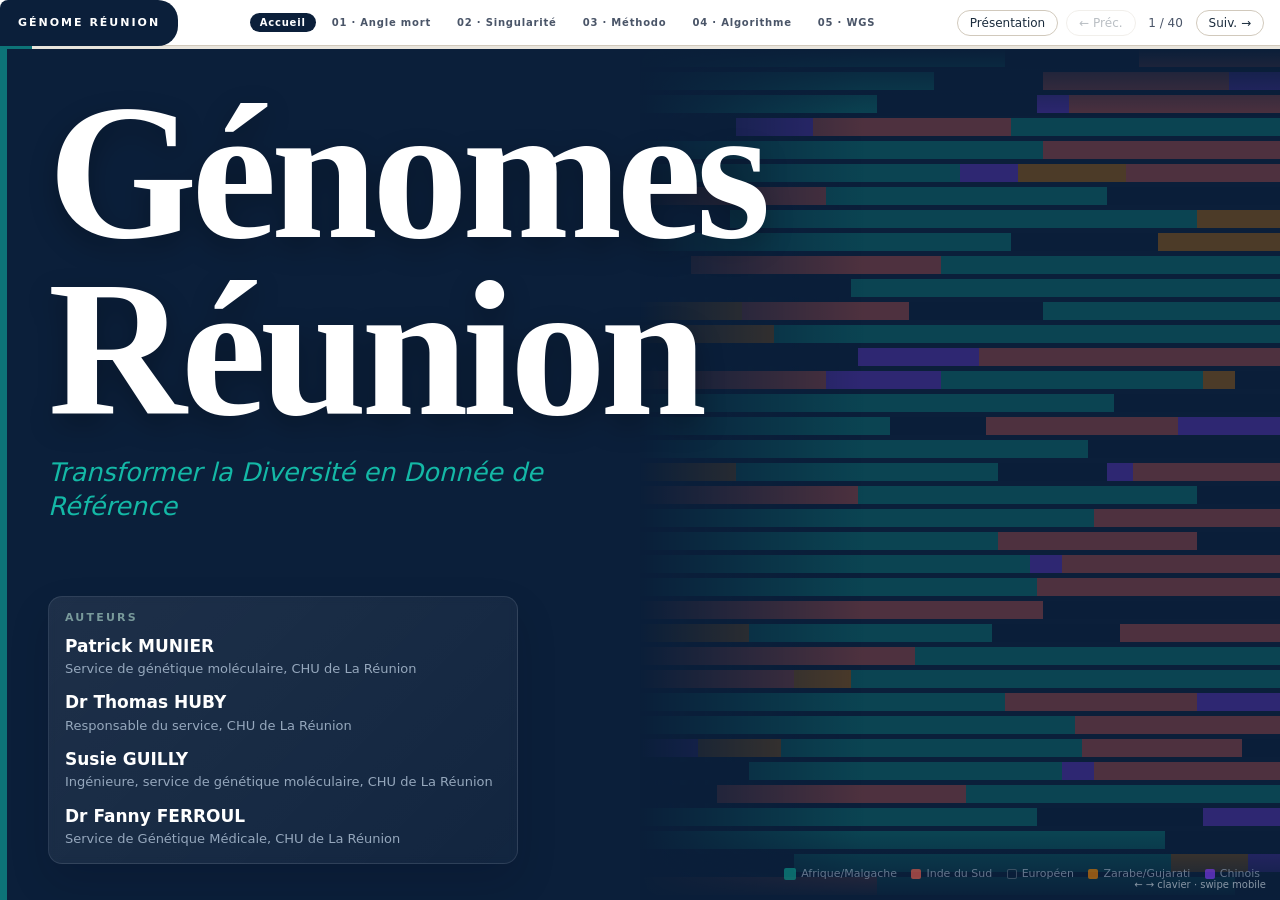
==== index.html @ 93d2c9ed "Slide 35 : ajouter EGA à la validation (titre + tableau) - Titre : "Validation sur 1000 Genomes + EG" ====
<!DOCTYPE html>

<html lang="fr">
<head>
<meta charset="utf-8"/>
<meta content="width=device-width,initial-scale=1" name="viewport"/>
<title>Génome Réunion</title>
<link href="css/main.css?v=2" rel="stylesheet"/>
<link href="css/slides/s00-hero.css" rel="stylesheet"/>
<link href="css/slides/s01-angle-mort.css" rel="stylesheet"/>
<link href="css/slides/s02-singularite.css" rel="stylesheet"/>
<link href="css/slides/s03-design.css" rel="stylesheet"/>
<link href="css/slides/s04-algorithme.css" rel="stylesheet"/>
<link href="css/slides/s05-wgs.css" rel="stylesheet"/>
<script src="js/vendor/chart.umd.js"></script>
</head>
<body>
<nav aria-label="Navigation de la présentation" id="nav">
<div id="nav-left">
<span id="nav-logo">Génome Réunion</span>
<button aria-expanded="false" aria-label="Menu sections" id="burger-btn">
<span></span><span></span><span></span>
</button>
</div>
<div id="nav-center">
<!-- Navigation de section : data-target-slide = index 0-based de la slide d'entrée de section -->
<button aria-current="true" class="sec-pill js-slide-jump on" data-target-slide="0">Accueil</button>
<button class="sec-pill js-slide-jump" data-target-slide="2">01 · Angle mort</button>
<button class="sec-pill js-slide-jump" data-target-slide="8">02 · Singularité</button>
<button class="sec-pill js-slide-jump" data-target-slide="14">03 · Méthodo</button>
<button class="sec-pill js-slide-jump" data-target-slide="17">04 · Algorithme</button>
<button class="sec-pill js-slide-jump" data-target-slide="39">05 · WGS</button>
</div>
<div id="nav-right">
<button class="nbtn" id="presenter-btn" title="Ouvrir le mode présentation (2 écrans)">Présentation</button>
<button aria-controls="deck" class="nbtn" id="bp">← Préc.</button>
<output aria-atomic="true" aria-live="polite" id="ctr">1 / 42</output>
<button aria-controls="deck" class="nbtn" id="bn">Suiv. →</button>
</div>
</nav>
<div id="prog"><div id="pf"></div></div>
<main aria-label="Présentation Génome Réunion" id="deck">
<!-- ═══════════════════════════════════════════════════════
           INDEX DES SLIDES — Numérotation = badge affiché en pied de page
           (mode Expert ; les 2 résumés S04 sont optionnels, non numérotés)
           ═══════════════════════════════════════════════════════

           SECTION 00 — ACCUEIL
           Slide 1  — TITRE HERO
           Slide 2  — PLAN DE LA PRÉSENTATION

           SECTION 01 — ANGLE MORT
           Slide 3  — INTRO S01 : L'ANGLE MORT
           Slide 4  — BIAIS STRUCTUREL DOCUMENTÉ
           Slide 5  — LE MUR CLINIQUE
           Slide 6  — PHARMACOGÉNÉTIQUE
           Slide 7  — QUAND L'IA HÉRITE D'UNE MAUVAISE RÉFÉRENCE
           Slide 8  — COMMENT GÉNOME RÉUNION CORRIGE LE BIAIS

           SECTION 02 — SINGULARITÉ
           Slide 9  — INTRO S02 : SINGULARITÉ RÉUNIONNAISE
           Slide 10 — LA RÉUNION : PEUPLEMENT SANS AUTOCHTONES
           Slide 11 — DU PEUPLEMENT AU MÉTISSAGE
           Slide 12 — POURQUOI LA RÉUNION N'EST PAS HOMOGÈNE
           Slide 13 — L'EFFET FONDATEUR
           Slide 14 — LA DOUBLE SINGULARITÉ

           SECTION 03 — MÉTHODOLOGIE
           Slide 15 — INTRO S03 : DESIGN
           Slide 16 — LE PIPELINE D'OPTIMISATION
           Slide 17 — DE LA PUCE SNP AU WGS : L'ENTONNOIR

           SECTION 04 — ALGORITHME
           Slide 18  — INTRO S04 : L'ALGORITHME
           Slide 18a — ALGORITHME DE SÉLECTION (RÉSUMÉ 1, optionnel)
           Slide 18b — VALIDATION & DÉPLOIEMENT (RÉSUMÉ 2, optionnel)
           Slide 19 — ARCHITECTURE DU PROJET : TROIS RESSOURCES
           Slide 20 — JUSTIFICATION STATISTIQUE N=350
           Slide 21 — PANEL WGS HYBRIDE V3
           Slide 22 — DEUX NIVEAUX, UNE CONTRAINTE PRINCIPALE
           Slide 23 — STRATIFICATION GÉO-ANCESTRALE
           Slide 24 — POOLS TÉMOINS EXTERNES (V3.5)
           Slide 25 — QUATRE DIMENSIONS COMPLÉMENTAIRES DE S_div
           Slide 26 — COMPOSANTES GLOBALES (PCA + ADMIX)
           Slide 27 — COMPOSANTES LOCALES (IBD + ROH)
           Slide 28 — LE SCORE DE DIVERSITÉ
           Slide 29 — ANTI-BIAIS DIRECTIONNEL (QUINTILE)
           Slide 30 — SÉLECTION GREEDY STRATIFIÉE
           Slide 31 — EXEMPLE CONCRET : CALCUL PAS-À-PAS
           Slide 32 — PHASAGE RÉUNIONNAIS
           Slide 33 — FRÉQUENCES FINALES (RECALIBRAGE)
           Slide 34 — COMPARAISON DES 6 STRATÉGIES
           Slide 35 — AVANTAGES ET LIMITATIONS
           Slide 36 — VALIDATION 1000 GENOMES
           Slide 37 — VALIDATION EPIGEN-BRASIL

           SECTION 05 — WGS
           Slide 38 — INTRO S05 : WGS ET IMPACTS
           Slide 39 — LES IMPACTS ATTENDUS DU RÉFÉRENTIEL
           Slide 40 — CONCLUSION

           ═══════════════════════════════════════════════════════ -->
<!-- ═══════════════════════════════════════════════════════
     SLIDE 01 — TITRE HERO
     Fond navy + barre accent teal + animation admixture à droite.
     L'animation (#admix-bg) est injectée dynamiquement par
     data/admixture.js au chargement (DOMContentLoaded).
     Les barres reflètent la composition démographique réelle :
     ~45% Afrique/Malgache · ~25% Inde du Sud · ~15% Européen
     ═══════════════════════════════════════════════════════ -->
<div class="slide slide--hero" data-section="0">
<div class="accent-bar"></div>
<!-- Zone droite : animation admixture en arrière-plan
         aria-hidden=true car purement décoratif — ne pas lire par les lecteurs d'écran
         Les barres sont injectées par data/admixture.js ; ce bloc HTML reste volontairement vide
         pour éviter une duplication des données entre index.html et data/admixture.js.
         Les deux dégradés (gauche et haut/bas) fondent l'animation dans le fond navy. -->
<div aria-hidden="true" class="admix-wrap">
<div id="admix-bg"></div>
<!-- Fondu gauche : navy → transparent pour intégrer l'animation au fond -->
<div class="admix-overlay-left"></div>
<!-- Fondus haut et bas : masquent les bords de l'animation -->
<div class="admix-overlay-vignette"></div>
</div>
<!-- Légende des composantes ancestrales — coin bas droit, discret (opacity .65)
         Correspond aux couleurs des variables CSS --adm-* dans variables.css -->
<div aria-hidden="true" class="adm-legend">
<div class="adm-legend-item">
<div class="adm-legend-dot adm-legend-dot--afrique"></div>
            Afrique/Malgache
          </div>
<div class="adm-legend-item">
<div class="adm-legend-dot adm-legend-dot--inde"></div>
            Inde du Sud
          </div>
<div class="adm-legend-item">
<div class="adm-legend-dot adm-legend-dot--europe"></div>
            Européen
          </div>
<div class="adm-legend-item">
<div class="adm-legend-dot adm-legend-dot--zarabe"></div>
            Zarabe/Gujarati
          </div>
<div class="adm-legend-item">
<div class="adm-legend-dot adm-legend-dot--chinois"></div>
            Chinois
          </div>
</div>
<!-- Contenu principal hero — z-index:2 pour rester au-dessus de l'animation admixture.
         Le bloc texte reste volontairement court : titre + promesse + signature auteurs,
         pour laisser la slide d'ouverture jouer pleinement son rôle de couverture. -->
<div class="hero-content">
<div>
<h1 class="hero-title">
              Génomes
              <br/>
              Réunion
            </h1>
<p class="hero-subtitle">Transformer la Diversité en Donnée de Référence</p>
<div class="hero-authors">
<div class="hero-authors-label">Auteurs</div>
<div class="hero-authors-list">
<div>
<div class="hero-author-name">Patrick MUNIER</div>
<div class="hero-author-role">Service de génétique moléculaire, CHU de La Réunion</div>
</div>
<div>
<div class="hero-author-name">Dr Thomas HUBY</div>
<div class="hero-author-role">Responsable du service, CHU de La Réunion</div>
</div>
<div>
<div class="hero-author-name">Susie GUILLY</div>
<div class="hero-author-role">Ingénieure, service de génétique moléculaire, CHU de La Réunion</div>
</div>
<div>
<div class="hero-author-name">Dr Fanny FERROUL</div>
<div class="hero-author-role">Service de Génétique Médicale, CHU de La Réunion</div>
</div>
</div>
</div>
</div>
</div>
</div>
<!-- ═══════════════════════════════════════════════════════
     SLIDE 02 — SOMMAIRE
     Table des matières cliquable. Chaque .toc-row porte un
     attribut data-target-slide lu par app.js.
     Les data-target-slide ci-dessous sont alignés sur les vraies
     slides d'introduction de section (index 0-based).
     ═══════════════════════════════════════════════════════ -->
<div class="slide slide--cream" data-section="0">
<div class="inner">
<h2 class="slide-title">Plan de la présentation</h2>
<div class="slide-rule slide-rule--teal"></div>
<div class="toc-row js-slide-jump" data-target-slide="2">
<div class="toc-number toc-number--s01">01</div>
<div>
<strong class="toc-title">L'Angle Mort de la Médecine de Précision</strong>
<br/>
<span class="text-body toc-desc">Pourquoi La Réunion est absente des bases génomiques mondiales</span>
</div>
</div>
<div class="toc-row js-slide-jump" data-target-slide="8">
<div class="toc-number toc-number--s02">02</div>
<div>
<strong class="toc-title">Histoire et Singularité Génétique de La Réunion</strong>
<br/>
<span class="text-body toc-desc">Peuplement, métissage, effet fondateur et double singularité</span>
</div>
</div>
<div class="toc-row js-slide-jump" data-target-slide="14">
<div class="toc-number toc-number--s03">03</div>
<div>
<strong class="toc-title">Pipeline Méthodologique</strong>
<br/>
<span class="text-body toc-desc">De la puce SNP au séquençage ciblé (WGS)</span>
</div>
</div>
<div class="toc-row toc-row--with-button">
<div class="js-slide-jump" data-target-slide="17">
<div class="toc-number toc-number--s04">04</div>
<div>
<strong class="toc-title">L'Algorithme de Sélection</strong>
<br/>
<span class="text-body toc-desc">Comment choisir les individus qui maximisent l'information génétique</span>
</div>
</div>
<button aria-pressed="true" id="s04-toggle-btn" title="Basculer entre mode Expert (détaillé) et Résumé pour la section Algorithme">Expert</button>
</div>
<div class="toc-row js-slide-jump" data-target-slide="33">
<div class="toc-number toc-number--s05">05</div>
<div>
<strong class="toc-title">Ce que le WGS va Produire</strong>
<br/>
<span class="text-body toc-desc">Le référentiel réunionnais au service des patients</span>
</div>
</div>
<div class="slide-footer"><span class="caption">Génome Réunion</span></div>
</div>
</div>
<!-- ═══════════════════════════════════════════════════════
     SLIDE 03 — INTRO SECTION 01 : L'ANGLE MORT
     Slide d'intro pleine couleur var(--s01) = coral.
     ═══════════════════════════════════════════════════════ -->
<div class="slide slide--s01" data-section="1">
<div class="section-slide">
<div class="section-slide-left"><div class="section-number">01</div></div>
<div class="section-slide-right">
<div aria-hidden="true" class="section-graphic">
<svg fill="none" viewbox="0 0 900 700" xmlns="http://www.w3.org/2000/svg">
<defs>
<radialgradient cx="0" cy="0" gradienttransform="translate(552 352) rotate(90) scale(248 286)" gradientunits="userSpaceOnUse" id="section01GridGlow" r="1">
<stop stop-color="white" stop-opacity=".08"></stop>
<stop offset=".52" stop-color="white" stop-opacity=".025"></stop>
<stop offset="1" stop-color="white" stop-opacity="0"></stop>
</radialgradient>
</defs>
<rect fill="url(#section01GridGlow)" height="476" width="604" x="156" y="108"></rect>
<g fill="rgba(255,255,255,.18)">
<rect height="10" rx="2" width="10" x="212" y="146"></rect>
<rect height="10" rx="2" width="10" x="250" y="146"></rect>
<rect height="10" rx="2" width="10" x="288" y="146"></rect>
<rect height="10" rx="2" width="10" x="326" y="146"></rect>
<rect height="10" rx="2" width="10" x="364" y="146"></rect>
<rect height="10" rx="2" width="10" x="402" y="146"></rect>
<rect height="10" rx="2" width="10" x="478" y="146"></rect>
<rect height="10" rx="2" width="10" x="516" y="146"></rect>
<rect height="10" rx="2" width="10" x="554" y="146"></rect>
<rect height="10" rx="2" width="10" x="592" y="146"></rect>
<rect height="10" rx="2" width="10" x="630" y="146"></rect>
<rect height="10" rx="2" width="10" x="668" y="146"></rect>
<rect height="10" rx="2" width="10" x="706" y="146"></rect>
<rect height="10" rx="2" width="10" x="212" y="194"></rect>
<rect height="10" rx="2" width="10" x="250" y="194"></rect>
<rect height="10" rx="2" width="10" x="288" y="194"></rect>
<rect height="10" rx="2" width="10" x="326" y="194"></rect>
<rect height="10" rx="2" width="10" x="364" y="194"></rect>
<rect height="10" rx="2" width="10" x="402" y="194"></rect>
<rect height="10" rx="2" width="10" x="440" y="194"></rect>
<rect height="10" rx="2" width="10" x="592" y="194"></rect>
<rect height="10" rx="2" width="10" x="630" y="194"></rect>
<rect height="10" rx="2" width="10" x="668" y="194"></rect>
<rect height="10" rx="2" width="10" x="706" y="194"></rect>
<rect height="10" rx="2" width="10" x="212" y="242"></rect>
<rect height="10" rx="2" width="10" x="250" y="242"></rect>
<rect height="10" rx="2" width="10" x="288" y="242"></rect>
<rect height="10" rx="2" width="10" x="326" y="242"></rect>
<rect height="10" rx="2" width="10" x="364" y="242"></rect>
<rect height="10" rx="2" width="10" x="402" y="242"></rect>
<rect height="10" rx="2" width="10" x="630" y="242"></rect>
<rect height="10" rx="2" width="10" x="668" y="242"></rect>
<rect height="10" rx="2" width="10" x="706" y="242"></rect>
<rect height="10" rx="2" width="10" x="212" y="290"></rect>
<rect height="10" rx="2" width="10" x="250" y="290"></rect>
<rect height="10" rx="2" width="10" x="288" y="290"></rect>
<rect height="10" rx="2" width="10" x="326" y="290"></rect>
<rect height="10" rx="2" width="10" x="364" y="290"></rect>
<rect height="10" rx="2" width="10" x="592" y="290"></rect>
<rect height="10" rx="2" width="10" x="630" y="290"></rect>
<rect height="10" rx="2" width="10" x="668" y="290"></rect>
<rect height="10" rx="2" width="10" x="706" y="290"></rect>
<rect height="10" rx="2" width="10" x="212" y="338"></rect>
<rect height="10" rx="2" width="10" x="250" y="338"></rect>
<rect height="10" rx="2" width="10" x="288" y="338"></rect>
<rect height="10" rx="2" width="10" x="630" y="338"></rect>
<rect height="10" rx="2" width="10" x="668" y="338"></rect>
<rect height="10" rx="2" width="10" x="706" y="338"></rect>
<rect height="10" rx="2" width="10" x="212" y="386"></rect>
<rect height="10" rx="2" width="10" x="250" y="386"></rect>
<rect height="10" rx="2" width="10" x="288" y="386"></rect>
<rect height="10" rx="2" width="10" x="326" y="386"></rect>
<rect height="10" rx="2" width="10" x="364" y="386"></rect>
<rect height="10" rx="2" width="10" x="592" y="386"></rect>
<rect height="10" rx="2" width="10" x="630" y="386"></rect>
<rect height="10" rx="2" width="10" x="668" y="386"></rect>
<rect height="10" rx="2" width="10" x="706" y="386"></rect>
<rect height="10" rx="2" width="10" x="212" y="434"></rect>
<rect height="10" rx="2" width="10" x="250" y="434"></rect>
<rect height="10" rx="2" width="10" x="288" y="434"></rect>
<rect height="10" rx="2" width="10" x="326" y="434"></rect>
<rect height="10" rx="2" width="10" x="364" y="434"></rect>
<rect height="10" rx="2" width="10" x="402" y="434"></rect>
<rect height="10" rx="2" width="10" x="630" y="434"></rect>
<rect height="10" rx="2" width="10" x="668" y="434"></rect>
<rect height="10" rx="2" width="10" x="706" y="434"></rect>
<rect height="10" rx="2" width="10" x="212" y="482"></rect>
<rect height="10" rx="2" width="10" x="250" y="482"></rect>
<rect height="10" rx="2" width="10" x="288" y="482"></rect>
<rect height="10" rx="2" width="10" x="326" y="482"></rect>
<rect height="10" rx="2" width="10" x="364" y="482"></rect>
<rect height="10" rx="2" width="10" x="402" y="482"></rect>
<rect height="10" rx="2" width="10" x="478" y="482"></rect>
<rect height="10" rx="2" width="10" x="516" y="482"></rect>
<rect height="10" rx="2" width="10" x="554" y="482"></rect>
<rect height="10" rx="2" width="10" x="592" y="482"></rect>
<rect height="10" rx="2" width="10" x="630" y="482"></rect>
<rect height="10" rx="2" width="10" x="668" y="482"></rect>
<rect height="10" rx="2" width="10" x="706" y="482"></rect>
</g>
<rect fill="rgba(230, 95, 80, .88)" height="210" rx="26" width="120" x="432" y="214"></rect>
<rect fill="rgba(255,255,255,.16)" height="12" rx="6" width="80" x="452" y="242"></rect>
<rect fill="rgba(255,255,255,.12)" height="12" rx="6" width="80" x="452" y="278"></rect>
<rect fill="rgba(255,255,255,.10)" height="12" rx="6" width="80" x="452" y="314"></rect>
<rect fill="rgba(255,255,255,.08)" height="12" rx="6" width="80" x="452" y="350"></rect>
</svg>
</div>
<div class="section-copy">
<div class="section-tag">Section 01 · Angle mort</div>
<h2 class="section-title">
                L'Angle Mort de la
                <br/>
                Médecine de Précision
              </h2>
<p class="section-subtitle">Pourquoi la population réunionnaise reste hors champ des bases génomiques mondiales, et ce que cela change en clinique.</p>
</div>
</div>
</div>
</div>
<!-- ═══════════════════════════════════════════════════════
     SLIDE 04 — BIAIS STRUCTUREL MONDIAL
     Tableau comparatif de trois ressources souvent confondues :
     GWAS (biais de recrutement), gnomAD/ExAC (fréquences de variants)
     et panels de diversité (1000 Genomes / H3Africa).
     Objectif : montrer qu'aucune ne constitue une référence dédiée
     pour la population réunionnaise.
     ═══════════════════════════════════════════════════════ -->
<!-- Slide 04 : panorama des ressources biaisées et de leurs limites pour La Réunion. -->
<div class="slide slide--cream" data-section="1">
<div class="inner">
<h2 class="slide-title">Un biais structurel documenté</h2>
<div class="slide-rule slide-rule--coral"></div>
<p class="text-body bias-intro">Le problème n'est pas une seule base, mais l'addition de plusieurs ressources incomplètes. Elles documentent mieux certaines populations que d'autres, sans jamais isoler un profil réunionnais propre.</p>
<!-- Tableau de cadrage : chaque ligne correspond à une famille de ressources. -->
<table class="bias-table">
<colgroup>
<col class="bias-col-resource"/>
<col class="bias-col-key"/>
<col class="bias-col-coverage"/>
<col/>
</colgroup>
<tr>
<th>Ressource</th>
<th>Constat clé</th>
<th>Ce que cela couvre</th>
<th>Limite pour La Réunion</th>
</tr>
<tr>
<td>
<strong>1. GWAS</strong>
<br/>
<span class="bias-resource-note">Cohortes d'association</span>
</td>
<td class="bias-key bias-key--coral">Participants majoritairement européens</td>
<td>Découverte de variants associés et scores polygéniques</td>
<td>Les performances chutent dans les populations sous-représentées et admixées ; un signal réunionnais peut rester invisible ou mal calibré.</td>
</tr>
<tr>
<td>
<strong>2. gnomAD / ExAC</strong>
<br/>
<span class="bias-resource-note">Fréquences de variants</span>
</td>
<td class="bias-key bias-key--amber">Diversification en progrès, mais couverture incomplète</td>
<td>Fréquence populationnelle, filtrage de variants, aide à l'interprétation</td>
<td>Une fréquence "rare" au niveau global peut être fréquente localement ; les profils réunionnais restent dilués dans des catégories trop larges.</td>
</tr>
<tr>
<td>
<strong>3. 1000 Genomes / H3Africa</strong>
<br/>
<span class="bias-resource-note">Panels de diversité</span>
</td>
<td class="bias-key bias-key--teal">Diversité mieux représentée que dans les GWAS historiques</td>
<td>Structure génétique, haplotypes, comparaison entre populations</td>
<td>Aucun sous-groupe ne reproduit l'admixture et la structuration locale réunionnaises ; ce ne sont pas des panels de référence réunionnais.</td>
</tr>
</table>
<!-- Cartouche final : le vrai manque n'est pas l'absence totale de données, mais l'absence de référence dédiée. -->
<div class="bias-callout">
<span class="bias-callout-label">Conclusion :</span>
<span class="text-body">
              La population réunionnaise n'est pas absente de toute littérature, mais absente comme
              <strong>référence dédiée</strong>
              . C'est cette absence qui fragilise l'imputation, l'interprétation des variants et les scores de risque.
            </span>
</div>
<div class="slide-footer slide-footer-citations">
<div class="slide-footer-meta">
<span class="caption">Génome Réunion</span>
<div class="slide-footer-sources">
<span class="slide-footer-source">1. Martin et al., 2017; Peterson et al., 2019; Fatumo et al., 2022</span>
<span class="slide-footer-source">2. Lek et al., 2016; Karczewski et al., 2020; Gudmundsson et al., 2022</span>
<span class="slide-footer-source">3. 1000 Genomes Project Consortium, 2010; H3Africa Consortium, 2014</span>
</div>
</div>
<span class="caption">4</span>
</div>
</div>
</div>
<!-- ═══════════════════════════════════════════════════════
     SLIDE 05 — LE MUR CLINIQUE
     Contraste visuel patient européen (diagnostic clair) vs
     patient réunionnais (VUS — Variant d'Incertitude Significative).
     ═══════════════════════════════════════════════════════ -->
<!-- Slide 05 : contraste clinique entre référentiel standard et patient réunionnais. -->
<div class="slide slide--cream" data-section="1">
<div class="inner">
<h2 class="slide-title">Le Mur Clinique : Incertitudes et Pertes de Chance</h2>
<div class="slide-rule slide-rule--coral"></div>
<!-- Deux cartes miroir pour opposer le parcours standard et la perte de chance. -->
<div class="grid-2 clinical-grid">
<div class="clinical-panel clinical-panel--navy">
<h3 class="clinical-panel-title">Patient Européen Standard</h3>
<div class="clinical-panel-result clinical-panel-result--success">✓ Diagnostic bénin / clair</div>
</div>
<div class="clinical-panel clinical-panel--orange">
<h3 class="clinical-panel-title">Patient Réunionnais</h3>
<div class="clinical-panel-result clinical-panel-result--warning">
                ⚠ Résultat : VUS
                <br/>
<span class="clinical-panel-note">(variant de signification inconnue)</span>
</div>
</div>
</div>
<p class="text-body clinical-impact-line">
            —
            <strong>Faux positifs :</strong>
            diagnostics erronés (ex : cardiomyopathie hypertrophique à tort)
          </p>
<p class="text-body clinical-impact-line">
            —
            <strong>Surcoûts :</strong>
            analyses complémentaires inutiles, errance diagnostique prolongée
          </p>
<p class="text-body clinical-impact-line">
            —
            <strong>Anxiété familiale</strong>
            prolongée sans réponse claire
          </p>
<div class="slide-footer slide-footer-citations">
<div class="slide-footer-meta">
<span class="caption">Génome Réunion</span>
<div class="slide-footer-sources">
<span class="slide-footer-source">
                  Manrai et al.,
                  <em>Genetic Misdiagnoses and the Potential for Health Disparities</em>
                  , N Engl J Med, 2016.
                </span>
</div>
</div>
<span class="caption">5</span>
</div>
</div>
</div>
<!-- ═══════════════════════════════════════════════════════
     SLIDE 06 — PHARMACOGÉNÉTIQUE
     Tableau comparatif des risques médicamenteux spécifiques
     à la population réunionnaise (warfarine, clopidogrel).
     ═══════════════════════════════════════════════════════ -->
<!-- Slide 06 : tableau pharmacogénétique + message de synthèse clinique. -->
<div class="slide slide--cream" data-section="1">
<div class="inner">
<h2 class="slide-title">Pharmacogénétique : Quand le Standard Devient Dangereux</h2>
<div class="slide-rule slide-rule--coral"></div>
<table class="pharma-table">
<colgroup>
<col class="pharma-col-drug"/>
<col class="pharma-col-expected"/>
<col class="pharma-col-risk"/>
</colgroup>
<tr>
<th>Médicament</th>
<th class="pharma-head--expected">Hypothèse euro-centrée</th>
<th class="pharma-head--risk">Réalité réunionnaise</th>
</tr>
<tr>
<td>
<strong>Warfarine</strong>
<br/>
<span class="caption">(Anticoagulant)</span>
</td>
<td class="pharma-cell--expected">Dosage standard efficace</td>
<td class="pharma-cell--risk">
<strong>CYP2C9*5,*6,*8,*11</strong>
                → risque hémorragique accru
              </td>
</tr>
<tr>
<td>
<strong>Clopidogrel</strong>
<br/>
<span class="caption">(Cardiologie)</span>
</td>
<td class="pharma-cell--expected">50% métaboliseurs normaux</td>
<td class="pharma-cell--risk">
<strong>CYP2C19</strong>
                perte-de-fonction → thrombose de stent
              </td>
</tr>
</table>
<!-- Grand cartouche de conclusion pour transformer le tableau en message clinique. -->
<div class="pharma-highlight">
<div class="pharma-highlight-value">90 %</div>
<p class="pharma-highlight-copy">
              des individus d’une cohorte admixée ont au moins un résultat pharmacogénétique actionnable ;
              <br/>
<em class="pharma-highlight-emphasis">l’extrapolation européenne peut sous-estimer le risque.</em>
</p>
</div>
<div class="slide-footer slide-footer-citations">
<div class="slide-footer-meta">
<span class="caption">Génome Réunion</span>
<div class="slide-footer-sources">
<span class="slide-footer-source">
                  Warfarine : Perera et al.,
                  <em>Lancet</em>
                  , 2013; Johnson et al.,
                  <em>Clin Pharmacol Ther</em>
                  , 2017.
                </span>
<span class="slide-footer-source">
                  Clopidogrel : Magavern et al.,
                  <em>JACC Adv</em>
                  , 2023.
                </span>
<span class="slide-footer-source">
                  Bertholim-Nasciben et al.,
                  <em>Front Pharmacol</em>
                  , 2023.
                </span>
<span class="slide-footer-source">
                  Chan, Zhang, Pirmohamed,
                  <em>Br J Cancer</em>
                  , 2024.
                </span>
<span class="slide-footer-source">
                  Suarez-Kurtz, Parra,
                  <em>Adv Pharmacol</em>
                  , 2018.
                </span>
</div>
</div>
<span class="caption">6</span>
</div>
</div>
</div>
<!-- ═══════════════════════════════════════════════════════
     SLIDE 07 — IA : GARBAGE IN, GARBAGE OUT
     Slide d'impact : les deux chiffres clés (81% / ≈0%)
     avec la conséquence directe pour les patients réunionnais.
     ═══════════════════════════════════════════════════════ -->
<!-- Slide 07 : montrer comment un référentiel incomplet se propage jusque dans l'IA biomédicale. -->
<div class="slide slide--cream" data-section="1">
<div class="accent-bar accent-bar--coral"></div>
<div class="inner">
<h2 class="slide-title">Quand l'IA Hérite d'une Mauvaise Référence</h2>
<div class="slide-rule slide-rule--coral"></div>
<!-- L'accroche reste pleine largeur pour annoncer le problème avant la grille 2x2. -->
<p class="text-body ai-lead">Quand les référentiels sont construits sur des cohortes majoritairement européennes, les PRS, la pharmacogénétique et les modèles d'IA biomédicale se généralisent mal aux populations admixées.</p>
<div class="grid-2 ai-grid-2">
<div class="card ai-badge-card">
<div class="ai-badge-dot"></div>
<div class="ai-badge-copy">
<div class="ai-badge-title">GWAS</div>
<div class="text-body">cohortes majoritairement européennes dans les études d'association et les scores dérivés</div>
</div>
</div>
<div class="card ai-body-card">
<h3 class="ai-card-title">Pourquoi c'est un problème</h3>
<p class="text-body">L'IA biomédicale n'invente pas ses biais : elle les hérite des bases de données, cohortes et référentiels sur lesquels elle est entraînée ou calibrée.</p>
</div>
<div class="card ai-badge-card ai-badge-card--alert">
<div class="ai-badge-dot"></div>
<div class="ai-badge-copy">
<div class="ai-badge-title">Aucune</div>
<div class="ai-badge-emphasis">référence réunionnaise dédiée dans les standards internationaux</div>
</div>
</div>
<div class="ai-callout ai-callout--alert">
<span class="ai-callout-label">Conséquence directe :</span>
<span class="text-body">Les outils prédictifs, biomarqueurs et recommandations assistés par IA risquent d'être moins bien calibrés pour les patients réunionnais.</span>
</div>
</div>
<div class="slide-footer slide-footer-citations">
<div class="slide-footer-meta">
<span class="caption">Génome Réunion</span>
<div class="slide-footer-sources">
<span class="slide-footer-source">Martin et al., 2017; Peterson et al., 2019; Fatumo et al., 2022</span>
<span class="slide-footer-source">Lek et al., 2016; Karczewski et al., 2020; Gudmundsson et al., 2022</span>
<span class="slide-footer-source">1000 Genomes Project Consortium, 2010; H3Africa Consortium, 2014</span>
<span class="slide-footer-source">
                  IA / biais : Hasanzadeh et al.,
                  <em>NPJ Digit Med</em>
                  , 2025.
                </span>
<span class="slide-footer-source">
                  Pharmacogénomique / équité : Paetznick, Okoro,
                  <em>Pharmacy</em>
                  , 2023; Botton et al.,
                  <em>Front Pharmacol</em>
                  , 2022.
                </span>
<span class="slide-footer-source">
                  Drug discovery assisté par IA : Ocana et al.,
                  <em>Biomark Res</em>
                  , 2025.
                </span>
</div>
</div>
<span class="caption">7</span>
</div>
</div>
</div>
<!-- ═══════════════════════════════════════════════════════
     SLIDE 08 — COMMENT LE PROJET CORRIGE LE BIAIS IA
     3 leviers orientés données / modèles / usage clinique.
     ═══════════════════════════════════════════════════════ -->
<!-- Slide 08 : réponse au biais, structurée selon la logique IA données → modèles → transfert clinique. -->
<div class="slide slide--cream" data-section="1">
<div class="accent-bar accent-bar--coral"></div>
<div class="inner">
<h2 class="slide-title">Comment Génome Réunion Corrige le Biais de l'IA</h2>
<div class="slide-rule slide-rule--coral"></div>
<div class="grid-3 ai-step-grid">
<div class="card ai-step-card ai-step-card--coral">
<div class="ai-step-number ai-step-number--coral">1</div>
<h3 class="ai-card-title">Données d'entraînement</h3>
<p class="text-body ai-step-text">Introduire une référence réunionnaise pour que les modèles ne déduisent plus la diversité locale à partir d'un proxy européen.</p>
</div>
<div class="card ai-step-card ai-step-card--amber">
<div class="ai-step-number ai-step-number--amber">2</div>
<h3 class="ai-card-title">Modèles recalibrés</h3>
<p class="text-body ai-step-text">Améliorer PRS, interprétation de variants, pharmacogénétique et outils d'aide à la décision à partir d'un jeu de données représentatif.</p>
</div>
<div class="card ai-step-card ai-step-card--orange">
<div class="ai-step-number ai-step-number--orange">3</div>
<h3 class="ai-card-title">IA plus transférable</h3>
<p class="text-body ai-step-text">Réduire les faux positifs, mieux classer les VUS et limiter les erreurs thérapeutiques quand les recommandations assistées par IA passent au lit du patient.</p>
</div>
</div>
<!-- Callout final : la réponse n'est pas cosmétique, elle agit sur les données sources des modèles. -->
<div class="ai-callout">
<h3 class="ai-card-title">La réponse au biais IA</h3>
<p class="text-body ai-step-text">
              L'objectif n'est pas d'ajuster après coup un modèle euro-centré, mais d'introduire la diversité réunionnaise dans les données qui servent à
              <strong class="ai-callout-emphasis">entraîner, calibrer et évaluer</strong>
              les outils.
            </p>
</div>
<div class="slide-footer">
<span class="caption">Génome Réunion</span>
<span class="caption">8</span>
</div>
</div>
</div>
<!-- ═══════════════════════════════════════════════════════
     SLIDE 09 — INTRO SECTION 02 : SINGULARITÉ RÉUNIONNAISE
     Slide d'intro pleine couleur var(--s02) = teal.
     ═══════════════════════════════════════════════════════ -->
<div class="slide slide--s02" data-section="2">
<div class="section-slide">
<div class="section-slide-left"><div class="section-number">02</div></div>
<div class="section-slide-right">
<!-- Motif expérimental section 02 :
         constellation orbitale : plusieurs pôles périphériques
         convergent vers un noyau commun plus affirmé. -->
<div aria-hidden="true" class="section-graphic">
<svg fill="none" viewbox="0 0 900 700" xmlns="http://www.w3.org/2000/svg">
<defs>
<radialgradient cx="0" cy="0" gradienttransform="translate(500 350) rotate(90) scale(280 300)" gradientunits="userSpaceOnUse" id="section02Glow" r="1">
<stop stop-color="white" stop-opacity=".10"></stop>
<stop offset=".56" stop-color="white" stop-opacity=".03"></stop>
<stop offset="1" stop-color="white" stop-opacity="0"></stop>
</radialgradient>
</defs>
<rect fill="url(#section02Glow)" height="520" width="660" x="90" y="86"></rect>
<g stroke="rgba(255,255,255,.11)" stroke-linecap="round" stroke-width="2.5">
<path d="M178 132H660"></path>
<path d="M704 132H754"></path>
<path d="M178 568H426"></path>
<path d="M470 568H754"></path>
<path d="M162 146V332"></path>
<path d="M162 376V584"></path>
<path d="M742 120V292"></path>
<path d="M742 338V582"></path>
<path d="M178 132L196 108"></path>
<path d="M742 120L764 98"></path>
<path d="M162 584L184 606"></path>
<path d="M754 568L782 596"></path>
</g>
<g stroke="rgba(255,255,255,.16)" stroke-linecap="round" stroke-width="2.5">
<path d="M252 218C310 248 356 274 422 328"></path>
<path d="M286 488C334 454 376 418 434 378"></path>
<path d="M612 212C572 246 542 278 498 320"></path>
<path d="M680 468C628 438 580 406 514 364"></path>
<path d="M444 348C468 344 490 344 514 348"></path>
</g>
<g fill="rgba(255,255,255,.34)">
<circle cx="214" cy="176" r="8"></circle>
<circle cx="246" cy="212" r="8"></circle>
<circle cx="282" cy="186" r="8"></circle>
<circle cx="320" cy="224" r="8"></circle>
<circle cx="270" cy="250" r="8"></circle>
</g>
<g fill="rgba(255,255,255,.34)">
<circle cx="240" cy="492" r="8"></circle>
<circle cx="284" cy="458" r="8"></circle>
<circle cx="324" cy="500" r="8"></circle>
<circle cx="344" cy="440" r="8"></circle>
<circle cx="384" cy="474" r="8"></circle>
</g>
<g fill="rgba(255,255,255,.34)">
<circle cx="616" cy="182" r="8"></circle>
<circle cx="650" cy="220" r="8"></circle>
<circle cx="690" cy="188" r="8"></circle>
<circle cx="712" cy="242" r="8"></circle>
<circle cx="644" cy="264" r="8"></circle>
</g>
<g fill="rgba(255,255,255,.34)">
<circle cx="614" cy="420" r="8"></circle>
<circle cx="654" cy="390" r="8"></circle>
<circle cx="692" cy="438" r="8"></circle>
<circle cx="724" cy="404" r="8"></circle>
<circle cx="644" cy="476" r="8"></circle>
</g>
<g fill="rgba(255,255,255,.12)">
<circle cx="466" cy="344" r="84"></circle>
</g>
<g fill="rgba(255,255,255,.48)">
<circle cx="448" cy="332" r="9"></circle>
<circle cx="474" cy="308" r="9"></circle>
<circle cx="508" cy="324" r="9"></circle>
<circle cx="530" cy="354" r="9"></circle>
<circle cx="486" cy="384" r="9"></circle>
<circle cx="446" cy="370" r="9"></circle>
<circle cx="478" cy="348" r="7"></circle>
<circle cx="498" cy="352" r="7"></circle>
</g>
<g fill="rgba(255,255,255,.12)">
<circle cx="392" cy="270" r="5"></circle>
<circle cx="372" cy="306" r="5"></circle>
<circle cx="560" cy="264" r="5"></circle>
<circle cx="578" cy="404" r="5"></circle>
<circle cx="404" cy="420" r="5"></circle>
<circle cx="552" cy="446" r="5"></circle>
</g>
</svg>
</div>
<div class="section-copy">
<div class="section-tag">Section 02 · Singularité</div>
<h2 class="section-title">
                Histoire et
                <br/>
                Singularité Génétique
                <br/>
                de La Réunion
              </h2>
<p class="section-subtitle">Un peuplement sans autochtones, à la croisée de plusieurs continents, qui a produit une singularité démographique et génétique rare.</p>
</div>
</div>
</div>
</div>
<!-- ═══════════════════════════════════════════════════════
     SLIDE 10 — HISTOIRE DU PEUPLEMENT
     Frise chronologique : 1663 colonisation → 1848 engagisme
     → XXe migrations. Cette slide ne traite plus la génétique
     en bloc : elle pose seulement la construction historique.
     ═══════════════════════════════════════════════════════ -->
<div class="slide slide--cream" data-section="2">
<div class="inner">
<h2 class="slide-title">La Réunion : un peuplement sans autochtones</h2>
<div class="slide-rule slide-rule--teal"></div>
<div class="timeline">
<div class="timeline-line"></div>
<div class="timeline-step">
<div class="timeline-node timeline-node--blue">1663</div>
<p class="timeline-label timeline-label--blue">Colonisation / Esclavage</p>
<p class="timeline-copy">
                Europe · Afrique
                <br/>
                Madagascar
              </p>
</div>
<div class="timeline-step">
<div class="timeline-node timeline-node--teal">1848</div>
<p class="timeline-label timeline-label--teal">Engagisme</p>
<p class="timeline-copy">
                Inde du Sud · Chine
                <br/>
                Afrique
              </p>
</div>
<div class="timeline-step">
<div class="timeline-node timeline-node--purple">XXe s.</div>
<p class="timeline-label timeline-label--purple">Migrations</p>
<p class="timeline-copy">
                Mayotte · Comores
                <br/>
                Madagascar
              </p>
</div>
<div class="timeline-step">
<div class="timeline-node timeline-node--orange">Auj.</div>
<p class="timeline-label timeline-label--orange">Population</p>
<p class="timeline-copy">
                Admixture
                <br/>
                unique
              </p>
</div>
</div>
<div class="s2-card s2-card--accent-left-teal s2-card--mb">
<p class="text-body s2-body-lg">
<strong class="s2-strong--teal">Message clé :</strong>
              la structure réunionnaise ne dérive pas d'un noyau autochtone ancien, mais d'apports successifs importés puis recombinés sur un espace insulaire clos.
            </p>
</div>
<!-- Citations historiques intégrées à la slide 10.
     Elles ancrent la frise dans une parole d'historien sans transformer
     la slide en poster académique ; la source courte reste visible. -->
<div class="history-quotes">
<div class="history-quote history-quote-prosper">
<p class="history-quote-text">« La Réunion est un laboratoire d'histoire humaine, un monde recomposé où se mêlent les fragments d'identités transplantées. »</p>
<div class="history-quote-meta">
                Prosper Ève ·
                <em>Esclavage, métissage, liberté</em>
                , 2003
              </div>
</div>
<div class="history-quote history-quote-fuma">
<p class="history-quote-text">« Le marron est l'homme de la rupture ; il rejette le monde colonial et tente d'en bâtir un autre dans les hauteurs. »</p>
<div class="history-quote-meta">
                Sudel Fuma ·
                <em>La révolte des oreilles coupées</em>
                , 2011
              </div>
</div>
</div>
<div class="slide-footer slide-footer-citations">
<div class="slide-footer-meta">
<span class="caption">Génome Réunion</span>
<div class="slide-footer-sources">
<span class="slide-footer-source">
                  Citation 1 : Prosper Ève,
                  <em>Esclavage, métissage, liberté : La Réunion, 1794-1848</em>
                  , 2003.
                </span>
<span class="slide-footer-source">
                  Citation 2 : Sudel Fuma,
                  <em>La révolte des oreilles coupées</em>
                  , 2011.
                </span>
</div>
</div>
<span class="caption">10</span>
</div>
</div>
</div>
<!-- ═══════════════════════════════════════════════════════
     SLIDE 11 — DU PEUPLEMENT AU MÉTISSAGE
     Montre la transition entre vagues de peuplement et
     recomposition biologique mesurable (admixture).
     ═══════════════════════════════════════════════════════ -->
<div class="slide slide--cream" data-section="2">
<div class="inner">
<h2 class="slide-title">Du peuplement au métissage</h2>
<div class="slide-rule slide-rule--teal"></div>
<div class="s2-grid-2">
<div class="s2-card">
<div class="s2-kicker">Ce qu'il faut comprendre</div>
<h3 class="s2-heading">Le métissage réunionnais n'est pas un flou identitaire.</h3>
<p class="text-body s2-body-lg">
                C'est une
                <strong>recomposition génétique continue</strong>
                entre ascendances africaines, malgaches, européennes, indiennes, chinoises et comoriennes. Chaque individu porte une combinaison différente de segments hérités.
              </p>
<div class="s2-chip-row">
<span class="s2-chip s2-chip--teal">Afrique / Madagascar</span>
<span class="s2-chip s2-chip--purple">Inde du Sud</span>
<span class="s2-chip s2-chip--blue">Europe</span>
<span class="s2-chip s2-chip--amber">Chine / Asie</span>
</div>
<div class="s2-card s2-card--soft-teal">
<p class="s2-note s2-note--teal">Le métissage n'est pas un simple mélange : il produit des profils génétiques inédits, segment par segment.</p>
</div>
</div>
<div class="s2-figure">
<svg aria-hidden="true" fill="none" viewbox="0 0 660 360" xmlns="http://www.w3.org/2000/svg">
<defs>
<lineargradient id="mixBandA" x1="0" x2="1" y1="0" y2="0">
<stop stop-color="#0D7377" stop-opacity=".95"></stop>
<stop offset="1" stop-color="#0D7377" stop-opacity=".55"></stop>
</lineargradient>
<lineargradient id="mixBandB" x1="0" x2="1" y1="0" y2="0">
<stop stop-color="#7C3AED" stop-opacity=".9"></stop>
<stop offset="1" stop-color="#7C3AED" stop-opacity=".5"></stop>
</lineargradient>
<lineargradient id="mixBandC" x1="0" x2="1" y1="0" y2="0">
<stop stop-color="#3B82F6" stop-opacity=".88"></stop>
<stop offset="1" stop-color="#3B82F6" stop-opacity=".46"></stop>
</lineargradient>
<lineargradient id="mixBandD" x1="0" x2="1" y1="0" y2="0">
<stop stop-color="#D97706" stop-opacity=".9"></stop>
<stop offset="1" stop-color="#D97706" stop-opacity=".5"></stop>
</lineargradient>
</defs>
<path d="M34 66C126 66 152 66 230 136C298 198 342 208 438 208C510 208 570 182 626 132" stroke="url(#mixBandA)" stroke-linecap="round" stroke-width="20"></path>
<path d="M34 122C112 122 150 136 220 188C282 234 336 248 424 248C514 248 566 224 626 184" stroke="url(#mixBandB)" stroke-linecap="round" stroke-width="20"></path>
<path d="M34 182C118 182 156 168 228 220C296 270 352 286 430 286C504 286 562 262 626 228" stroke="url(#mixBandC)" stroke-linecap="round" stroke-width="20"></path>
<path d="M34 246C114 246 160 220 230 180C294 144 346 126 424 126C506 126 560 146 626 176" stroke="url(#mixBandD)" stroke-linecap="round" stroke-width="20"></path>
<rect fill="rgba(255,255,255,.68)" height="198" rx="20" stroke="rgba(15,23,42,.08)" width="182" x="426" y="94"></rect>
<rect fill="#0D7377" height="18" rx="9" width="96" x="456" y="122"></rect>
<rect fill="#3B82F6" height="18" rx="9" width="72" x="456" y="156"></rect>
<rect fill="#7C3AED" height="18" rx="9" width="114" x="456" y="190"></rect>
<rect fill="#D97706" height="18" rx="9" width="86" x="456" y="224"></rect>
<rect fill="#E05A4B" height="18" rx="9" width="58" x="456" y="258"></rect>
<text fill="#64748B" font-size="18" font-weight="700" x="80" y="34">Sources historiques distinctes</text>
<text fill="#0B1F3A" font-size="16" font-weight="700" text-anchor="middle" x="517" y="76">Profil réunionnais recomposé</text>
</svg>
<div class="s2-legend">
<div class="s2-legend-item">
<span class="s2-legend-dot s2-legend-dot--teal"></span>
                  Afrique / Madagascar
                </div>
<div class="s2-legend-item">
<span class="s2-legend-dot s2-legend-dot--purple"></span>
                  Inde du Sud
                </div>
<div class="s2-legend-item">
<span class="s2-legend-dot s2-legend-dot--blue"></span>
                  Europe
                </div>
<div class="s2-legend-item">
<span class="s2-legend-dot s2-legend-dot--amber"></span>
                  Asie / Chine
                </div>
</div>
</div>
</div>
<div class="slide-footer">
<span class="caption">Génome Réunion</span>
<span class="caption">11</span>
</div>
</div>
</div>
<!-- ═══════════════════════════════════════════════════════
     SLIDE 12 — POPULATION HOMOGÈNE VS LA RÉUNION
     Comparaison visuelle simple : faible hétérogénéité interne
     contre structure admixée à plusieurs échelles.
     ═══════════════════════════════════════════════════════ -->
<div class="slide slide--cream" data-section="2">
<div class="inner s2-inner-top">
<h2 class="slide-title">Pourquoi La Réunion n'est pas une population homogène</h2>
<div class="slide-rule slide-rule--teal"></div>
<div class="s2-compare">
<div class="s2-compare-card">
<div class="s2-kicker">Cas 1</div>
<div class="s2-compare-title">Population plus homogène</div>
<div class="s2-figure">
<svg aria-hidden="true" fill="none" viewbox="0 0 320 220" xmlns="http://www.w3.org/2000/svg">
<rect fill="rgba(59,130,246,.08)" height="152" rx="18" stroke="rgba(59,130,246,.18)" width="264" x="28" y="34"></rect>
<g fill="#3B82F6" opacity=".78">
<circle cx="92" cy="82" r="10"></circle>
<circle cx="126" cy="76" r="10"></circle>
<circle cx="158" cy="92" r="10"></circle>
<circle cx="194" cy="82" r="10"></circle>
<circle cx="228" cy="88" r="10"></circle>
<circle cx="88" cy="122" r="10"></circle>
<circle cx="122" cy="118" r="10"></circle>
<circle cx="156" cy="126" r="10"></circle>
<circle cx="192" cy="120" r="10"></circle>
<circle cx="226" cy="126" r="10"></circle>
<circle cx="96" cy="156" r="10"></circle>
<circle cx="130" cy="152" r="10"></circle>
<circle cx="164" cy="158" r="10"></circle>
<circle cx="198" cy="150" r="10"></circle>
<circle cx="232" cy="154" r="10"></circle>
</g>
<rect fill="#3B82F6" height="12" opacity=".78" rx="6" width="164" x="78" y="192"></rect>
</svg>
</div>
<p class="text-body s2-body-md s2-body-md--mt">Les individus se ressemblent davantage entre eux : les outils statistiques convergent plus vite et les références existantes capturent déjà une part importante de la variation.</p>
</div>
<div class="s2-compare-card">
<div class="s2-kicker">Cas 2</div>
<div class="s2-compare-title">La Réunion : une structure interne stratifiée</div>
<div class="s2-figure">
<svg aria-hidden="true" fill="none" viewbox="0 0 320 220" xmlns="http://www.w3.org/2000/svg">
<rect fill="rgba(13,115,119,.06)" height="168" rx="18" stroke="rgba(13,115,119,.16)" width="272" x="24" y="26"></rect>
<g fill="#0D7377" opacity=".86">
<circle cx="82" cy="70" r="9"></circle>
<circle cx="116" cy="58" r="9"></circle>
<circle cx="140" cy="84" r="9"></circle>
<circle cx="176" cy="64" r="9"></circle>
</g>
<g fill="#7C3AED" opacity=".8">
<circle cx="140" cy="126" r="9"></circle>
<circle cx="170" cy="104" r="9"></circle>
<circle cx="198" cy="128" r="9"></circle>
<circle cx="222" cy="108" r="9"></circle>
</g>
<g fill="#D97706" opacity=".84">
<circle cx="90" cy="146" r="9"></circle>
<circle cx="118" cy="164" r="9"></circle>
<circle cx="156" cy="156" r="9"></circle>
</g>
<g fill="#3B82F6" opacity=".82">
<circle cx="226" cy="72" r="9"></circle>
<circle cx="250" cy="94" r="9"></circle>
<circle cx="244" cy="146" r="9"></circle>
</g>
<g stroke="rgba(15,23,42,.14)" stroke-width="2">
<path d="M84 70C116 80 142 96 172 110"></path>
<path d="M154 158C172 146 188 136 204 126"></path>
<path d="M176 64C198 72 218 84 238 96"></path>
<path d="M142 126C130 116 122 102 116 88"></path>
</g>
<rect fill="#0D7377" height="12" rx="6" width="48" x="52" y="196"></rect>
<rect fill="#7C3AED" height="12" rx="6" width="74" x="106" y="196"></rect>
<rect fill="#D97706" height="12" rx="6" width="44" x="186" y="196"></rect>
<rect fill="#3B82F6" height="12" rx="6" width="28" x="236" y="196"></rect>
</svg>
</div>
<p class="text-body s2-body-md s2-body-md--mt">Sous le nom d'une seule population se cachent des profils variés, des proportions d'ascendance différentes et des relations de parenté qui ne se résument pas à un centre unique.</p>
</div>
</div>
<div class="s2-card s2-card--accent-left-orange s2-card--mt">
<p class="text-body s2-body-lg">
<strong class="s2-strong--orange">Conséquence :</strong>
              parler de “la population réunionnaise” est utile cliniquement, mais insuffisant analytiquement. Il faut modéliser sa diversité interne plutôt que la lisser.
            </p>
</div>
<div class="slide-footer">
<span class="caption">Génome Réunion</span>
<span class="caption">12</span>
</div>
</div>
</div>
<!-- ═══════════════════════════════════════════════════════
     SLIDE 13 — EFFET FONDATEUR
     Complément de l'admixture : l'isolement et les goulots
     historiques peuvent enrichir localement certains variants.
     ═══════════════════════════════════════════════════════ -->
<div class="slide slide--cream" data-section="2">
<div class="inner">
<h2 class="slide-title">L'effet fondateur : l'autre singularité</h2>
<div class="slide-rule slide-rule--orange"></div>
<div class="s2-grid-2 s2-grid-2--center">
<div class="s2-figure s2-founder-figure">
<svg aria-hidden="true" fill="none" viewbox="0 0 620 340" xmlns="http://www.w3.org/2000/svg">
<g fill="rgba(13,115,119,.80)">
<circle cx="76" cy="76" r="10"></circle>
<circle cx="122" cy="58" r="10"></circle>
<circle cx="158" cy="92" r="10"></circle>
<circle cx="202" cy="70" r="10"></circle>
<circle cx="248" cy="94" r="10"></circle>
<circle cx="94" cy="132" r="10"></circle>
<circle cx="136" cy="154" r="10"></circle>
<circle cx="184" cy="142" r="10"></circle>
<circle cx="232" cy="126" r="10"></circle>
</g>
<g fill="rgba(224,90,75,.84)">
<circle cx="90" cy="214" r="10"></circle>
<circle cx="138" cy="236" r="10"></circle>
<circle cx="184" cy="226" r="10"></circle>
<circle cx="228" cy="210" r="10"></circle>
</g>
<path d="M334 34C404 96 404 244 334 306" stroke="rgba(15,23,42,.14)" stroke-width="5"></path>
<path d="M366 34C296 96 296 244 366 306" stroke="rgba(15,23,42,.14)" stroke-width="5"></path>
<g fill="rgba(224,90,75,.84)">
<circle cx="458" cy="104" r="12"></circle>
<circle cx="500" cy="118" r="12"></circle>
<circle cx="542" cy="130" r="12"></circle>
<circle cx="446" cy="164" r="12"></circle>
<circle cx="490" cy="178" r="12"></circle>
<circle cx="532" cy="188" r="12"></circle>
<circle cx="568" cy="158" r="12"></circle>
<circle cx="458" cy="224" r="12"></circle>
<circle cx="498" cy="238" r="12"></circle>
<circle cx="542" cy="248" r="12"></circle>
</g>
<text fill="#0B1F3A" font-size="18" font-weight="700" text-anchor="middle" x="158" y="28">Diversité de départ</text>
<text fill="#0B1F3A" font-size="18" font-weight="700" text-anchor="middle" x="350" y="24">Goulot historique</text>
<text fill="#0B1F3A" font-size="18" font-weight="700" text-anchor="middle" x="520" y="28">Enrichissement local</text>
</svg>
</div>
<div class="s2-stack">
<div class="s2-card">
<div class="s2-kicker">Définition</div>
<p class="text-body s2-body-lg">
                  Quand un petit nombre d'ancêtres contribue fortement à des sous-groupes locaux, certains variants deviennent
                  <strong>beaucoup plus fréquents</strong>
                  que dans les grandes bases internationales.
                </p>
</div>
<div class="s2-card s2-card--accent-left-orange">
<div class="s2-kicker">Conséquences cliniques</div>
<p class="text-body s2-body-lg">Cette logique éclaire l'existence de maladies rares réunionnaises et de variants localement enrichis, comme le syndrome Larsen-Bourbon ou le syndrome de Ravine.</p>
</div>
<div class="s2-card s2-card--soft-orange">
<p class="s2-note s2-note--orange">La Réunion ne combine donc pas seulement des origines multiples : elle a aussi produit des concentrations locales de variants rares.</p>
</div>
</div>
</div>
<div class="slide-footer slide-footer-citations">
<div class="slide-footer-meta">
<span class="caption">Génome Réunion</span>
<div class="slide-footer-sources">
<span class="slide-footer-source">Larsen-Bourbon : Cartault, Munier et al., 2015.</span>
<span class="slide-footer-source">Syndrome de Ravine : Cartault, Munier et al., 2012.</span>
</div>
</div>
<span class="caption">13</span>
</div>
</div>
</div>
<!-- ═══════════════════════════════════════════════════════
     SLIDE 14 — DOUBLE SINGULARITÉ
     Slide de synthèse avant de basculer vers la section Design.
     Réunit admixture, effet fondateur et impact analytique.
     ═══════════════════════════════════════════════════════ -->
<div class="slide slide--cream" data-section="2">
<div class="inner">
<h2 class="slide-title">La double singularité réunionnaise</h2>
<div class="slide-rule slide-rule--teal"></div>
<div class="s2-double">
<div class="s2-double-card s2-double-card--teal">
<div class="s2-kicker s2-kicker--light">Singularité 1</div>
<h3>Admixture</h3>
<p class="s2-note s2-note--light">Une diversité allélique large, issue de plusieurs continents, qui oblige à couvrir beaucoup plus d'espace génétique qu'une cohorte homogène.</p>
</div>
<div class="s2-double-card s2-double-card--orange">
<div class="s2-kicker s2-kicker--light">Singularité 2</div>
<h3>Effet fondateur</h3>
<p class="s2-note s2-note--light-strong">Des goulots historiques et des sous-groupes locaux qui enrichissent certains variants rares, parfois invisibles dans les référentiels mondiaux.</p>
</div>
</div>
<div class="s2-clinical-band">
<p class="text-body s2-body-lg">
<strong class="s2-strong--coral">Conséquence analytique :</strong>
              la population réunionnaise cumule deux logiques que les outils standards traitent mal ensemble. C'est précisément ce qui justifie un référentiel local et une stratégie de sélection WGS (Whole Genome Sequencing) dédiée.
            </p>
</div>
<div class="slide-footer">
<span class="caption">Génome Réunion</span>
<span class="caption">14</span>
</div>
</div>
</div>
<!-- ═══════════════════════════════════════════════════════
     SLIDE 15 — INTRO SECTION 03 : DESIGN
     Slide d'intro pleine couleur var(--s03) = violet.
     ═══════════════════════════════════════════════════════ -->
<div class="slide slide--s03" data-section="3">
<div class="section-slide">
<div class="section-slide-left"><div class="section-number">03</div></div>
<div class="section-slide-right">
<div class="section-tag">Section 03 · Méthodologie</div>
<h2 class="section-title">
              Pipeline
              <br/>
              Méthodologique
            </h2>
<p class="section-subtitle">Le WGS n'est pas un tirage au sort, mais une optimisation raisonnée à partir des données issues de la puce SNP.</p>
<!-- Section 03 graphic: data filtering funnel
         Scattered dots on left → progressive filtering stages → concentrated output right -->
<div aria-hidden="true" class="section-graphic">
<svg fill="none" viewbox="0 0 900 700" xmlns="http://www.w3.org/2000/svg">
<defs>
<radialgradient cx="0" cy="0" gradienttransform="translate(450 350) rotate(90) scale(300 320)" gradientunits="userSpaceOnUse" id="section03Glow" r="1">
<stop stop-color="white" stop-opacity=".09"></stop>
<stop offset=".5" stop-color="white" stop-opacity=".02"></stop>
<stop offset="1" stop-color="white" stop-opacity="0"></stop>
</radialgradient>
</defs>
<rect fill="url(#section03Glow)" height="580" width="760" x="80" y="60"></rect>
<!-- Input: scattered dots (many individuals) -->
<g fill="rgba(255,255,255,.32)">
<circle cx="120" cy="140" r="6"></circle>
<circle cx="145" cy="110" r="6"></circle>
<circle cx="110" cy="180" r="6"></circle>
<circle cx="155" cy="160" r="6"></circle>
<circle cx="130" cy="220" r="6"></circle>
<circle cx="100" cy="250" r="6"></circle>
<circle cx="160" cy="280" r="6"></circle>
<circle cx="125" cy="310" r="6"></circle>
<circle cx="140" cy="350" r="6"></circle>
<circle cx="115" cy="400" r="6"></circle>
<circle cx="150" cy="420" r="6"></circle>
<circle cx="135" cy="480" r="6"></circle>
<circle cx="110" cy="520" r="6"></circle>
<circle cx="160" cy="560" r="6"></circle>
</g>
<!-- Flow lines from input to stage 1 -->
<g stroke="rgba(255,255,255,.18)" stroke-linecap="round" stroke-width="1.5">
<path d="M165 140 Q240 100 270 120"></path>
<path d="M160 180 Q240 180 270 180"></path>
<path d="M165 310 Q240 320 270 320"></path>
<path d="M160 480 Q240 460 270 440"></path>
</g>
<!-- Filter stage 1 (SNP Genotyping) -->
<rect height="380" rx="4" stroke="rgba(255,255,255,.22)" stroke-width="2" width="60" x="270" y="80"></rect>
<text fill="rgba(255,255,255,.4)" font-size="11" font-weight="600" text-anchor="middle" x="300" y="475">SNP</text>
<!-- Dots passing through stage 1 -->
<g fill="rgba(255,255,255,.28)">
<circle cx="300" cy="120" r="5"></circle>
<circle cx="300" cy="180" r="5"></circle>
<circle cx="300" cy="320" r="5"></circle>
<circle cx="300" cy="440" r="5"></circle>
</g>
<!-- Flow to stage 2 -->
<g stroke="rgba(255,255,255,.16)" stroke-linecap="round" stroke-width="1.5">
<path d="M330 120 Q370 110 390 130"></path>
<path d="M330 180 Q370 180 390 180"></path>
<path d="M330 320 Q370 330 390 320"></path>
<path d="M330 440 Q370 450 390 440"></path>
</g>
<!-- Filter stage 2 (PCA/Ancestry) -->
<rect height="400" rx="4" stroke="rgba(255,255,255,.22)" stroke-width="2" width="60" x="390" y="70"></rect>
<text fill="rgba(255,255,255,.4)" font-size="11" font-weight="600" text-anchor="middle" x="420" y="485">PCA</text>
<!-- Dots passing through stage 2 -->
<g fill="rgba(255,255,255,.26)">
<circle cx="420" cy="130" r="5"></circle>
<circle cx="420" cy="180" r="5"></circle>
<circle cx="420" cy="330" r="5"></circle>
</g>
<!-- Flow to stage 3 -->
<g stroke="rgba(255,255,255,.15)" stroke-linecap="round" stroke-width="1.5">
<path d="M450 130 Q500 120 520 140"></path>
<path d="M450 180 Q500 180 520 180"></path>
<path d="M450 330 Q500 340 520 320"></path>
</g>
<!-- Filter stage 3 (IBD/Structure) -->
<rect height="420" rx="4" stroke="rgba(255,255,255,.22)" stroke-width="2" width="60" x="520" y="60"></rect>
<text fill="rgba(255,255,255,.4)" font-size="11" font-weight="600" text-anchor="middle" x="550" y="495">IBD</text>
<!-- Dots passing through stage 3 -->
<g fill="rgba(255,255,255,.24)">
<circle cx="550" cy="140" r="5"></circle>
<circle cx="550" cy="180" r="5"></circle>
<circle cx="550" cy="320" r="5"></circle>
</g>
<!-- Final flow to output -->
<g stroke="rgba(255,255,255,.16)" stroke-linecap="round" stroke-width="1.5">
<path d="M580 140 Q630 150 670 170"></path>
<path d="M580 180 Q630 180 670 180"></path>
<path d="M580 320 Q630 310 670 290"></path>
</g>
<!-- Output: concentrated selected individuals (fewer, clustered) -->
<g fill="rgba(255,255,255,.38)">
<circle cx="670" cy="170" r="6"></circle>
<circle cx="700" cy="155" r="6"></circle>
<circle cx="685" cy="190" r="6"></circle>
<circle cx="670" cy="180" r="6"></circle>
<circle cx="695" cy="185" r="6"></circle>
<circle cx="680" cy="220" r="6"></circle>
<circle cx="710" cy="200" r="6"></circle>
<circle cx="670" cy="290" r="6"></circle>
<circle cx="695" cy="300" r="6"></circle>
<circle cx="685" cy="270" r="6"></circle>
</g>
<!-- Decorative connection lines (emphasizing data flow) -->
<g stroke="rgba(255,255,255,.08)" stroke-dasharray="3,2" stroke-width="1">
<path d="M120 300 Q300 250 420 280"></path>
<path d="M300 400 Q450 380 550 390"></path>
</g>
</svg>
</div>
</div>
</div>
</div>
<!-- ═══════════════════════════════════════════════════════
     SLIDE 16 — LE PIPELINE D'OPTIMISATION
     Animation séquentielle déclenchée par animatePipeline()
     dans app.js (réinitialisée à chaque retour sur cette slide).
     Chaque .pipeline-box a un attribut data-delay (index)
     qui contrôle son délai d'apparition (index × 130ms).
     ═══════════════════════════════════════════════════════ -->
<div class="slide slide--cream" data-animate="pipeline" data-section="3">
<div class="inner">
<h2 class="slide-title">Le Pipeline d'Optimisation</h2>
<div class="slide-rule slide-rule--purple"></div>
<div class="pipeline-flow" id="pipeFlow">
<div class="pipeline-box pipeline-box--navy" data-delay="0">
<div class="design-pipeline-step">1</div>
<hr class="design-pipeline-divider"/>
<p class="design-pipeline-title">
                Échantillonnage
                <br/>
                (EFS)
              </p>
<p class="design-pipeline-copy design-pipeline-copy--soft">Donneurs volontaires reflétant la diversité de l'île.</p>
</div>
<div class="pipeline-arrow" data-delay="1">
<svg aria-hidden="true" fill="none" viewbox="0 0 28 28"><path d="M4 14h20M18 8l6 6-6 6" stroke="#9CA3AF" stroke-linecap="round" stroke-linejoin="round" stroke-width="2.5"></path></svg>
</div>
<div class="pipeline-box pipeline-box--navy muted" data-delay="2">
<div class="design-pipeline-step">2</div>
<hr class="design-pipeline-divider"/>
<p class="design-pipeline-title">
                Extraction &amp; Stockage ADN
                <br/>
                (CHU Réunion)
              </p>
<p class="design-pipeline-copy design-pipeline-copy--soft">Extraction, contrôle qualité et biobanque ADN.</p>
</div>
<div class="pipeline-arrow" data-delay="3">
<svg aria-hidden="true" fill="none" viewbox="0 0 28 28"><path d="M4 14h20M18 8l6 6-6 6" stroke="#9CA3AF" stroke-linecap="round" stroke-linejoin="round" stroke-width="2.5"></path></svg>
</div>
<div class="pipeline-box pipeline-box--teal" data-delay="4">
<div class="design-pipeline-step">3</div>
<hr class="design-pipeline-divider"/>
<p class="design-pipeline-title">
                Génotypage
                <br/>
                (Puce SNP · CHU Réunion)
              </p>
<p class="design-pipeline-copy design-pipeline-copy--mid">PCA · admixture · parenté · ROH</p>
</div>
<div class="pipeline-arrow" data-delay="5">
<svg aria-hidden="true" fill="none" viewbox="0 0 28 28"><path d="M4 14h20M18 8l6 6-6 6" stroke="#9CA3AF" stroke-linecap="round" stroke-linejoin="round" stroke-width="2.5"></path></svg>
</div>
<div class="pipeline-box pipeline-box--purple" data-delay="6">
<div class="design-pipeline-step">4</div>
<hr class="design-pipeline-divider"/>
<p class="design-pipeline-title">
                Sélection WGS
                <br/>
                (POPgen)
              </p>
<p class="design-pipeline-copy design-pipeline-copy--mid">Score multicritère → max information</p>
</div>
<div class="pipeline-arrow" data-delay="7">
<svg aria-hidden="true" fill="none" viewbox="0 0 28 28"><path d="M4 14h20M18 8l6 6-6 6" stroke="#9CA3AF" stroke-linecap="round" stroke-linejoin="round" stroke-width="2.5"></path></svg>
</div>
<div class="pipeline-box pipeline-box--coral" data-delay="8">
<div class="design-pipeline-step">5</div>
<hr class="design-pipeline-divider"/>
<p class="design-pipeline-title">
                Base de Données
                <br/>
                Locale
              </p>
<p class="design-pipeline-copy design-pipeline-copy--mid">CHU Réunion · Epitech</p>
</div>
</div>
<div class="design-pipeline-note">
<strong>Le WGS coûte cher.</strong>
            Le passage étape 3→4 n'est pas un tirage au sort — c'est une
            <strong>équation d'optimisation</strong>
            : max I(S) sous Coût(S) ≤ B.
          </div>
<div class="slide-footer">
<span class="caption">Génome Réunion</span>
<span class="caption">16</span>
</div>
</div>
</div>
<!-- ═══════════════════════════════════════════════════════
     SLIDE 17 — L'ENTONNOIR D'OPTIMISATION
     Schéma synthétique SNP → Score → WGS Panel.
     Conclut la section pipeline méthodologique.
     ═══════════════════════════════════════════════════════ -->
<div class="slide slide--cream" data-section="3">
<div class="inner">
<h2 class="slide-title">De la Puce SNP au WGS : l'entonnoir d'optimisation</h2>
<div class="slide-rule slide-rule--purple"></div>
<div class="funnel-layout">
<!-- SVG Entonnoir -->
<svg aria-hidden="true" style="width:100%;display:block;" viewbox="0 0 280 370" xmlns="http://www.w3.org/2000/svg">
<defs>
<clippath id="funnelClip">
<path d="M14,18 L266,18 L158,198 L122,198 Z"></path>
</clippath>
</defs>
<path d="M14,18 L266,18 L158,200 L158,268 L122,268 L122,200 Z" fill="rgba(11,31,58,0.05)" stroke="#0B1F3A" stroke-linejoin="round" stroke-width="1.8"></path>
<g clip-path="url(#funnelClip)">
<circle cx="80" cy="32" fill="#94A3B8" r="3.5"></circle><circle cx="110" cy="29" fill="#CBD5E1" r="3"></circle><circle cx="140" cy="33" fill="#94A3B8" r="3.5"></circle><circle cx="170" cy="28" fill="#CBD5E1" r="3"></circle><circle cx="200" cy="32" fill="#94A3B8" r="3.5"></circle>
<circle cx="55" cy="50" fill="#CBD5E1" r="3"></circle><circle cx="83" cy="52" fill="#94A3B8" r="3.5"></circle><circle cx="113" cy="48" fill="#CBD5E1" r="3"></circle><circle cx="140" cy="52" fill="#94A3B8" r="4"></circle><circle cx="168" cy="49" fill="#CBD5E1" r="3"></circle><circle cx="196" cy="52" fill="#94A3B8" r="3.5"></circle><circle cx="224" cy="49" fill="#CBD5E1" r="3"></circle>
<circle cx="66" cy="70" fill="#94A3B8" r="3.5"></circle><circle cx="96" cy="72" fill="#CBD5E1" r="3"></circle><circle cx="125" cy="68" fill="#94A3B8" r="3.5"></circle><circle cx="150" cy="72" fill="#CBD5E1" r="4"></circle><circle cx="178" cy="69" fill="#94A3B8" r="3"></circle><circle cx="207" cy="71" fill="#CBD5E1" r="3.5"></circle>
<circle cx="77" cy="90" fill="#94A3B8" r="3"></circle><circle cx="105" cy="92" fill="#CBD5E1" r="3.5"></circle><circle cx="132" cy="88" fill="#94A3B8" r="3"></circle><circle cx="152" cy="92" fill="#CBD5E1" r="4"></circle><circle cx="174" cy="88" fill="#94A3B8" r="3"></circle><circle cx="198" cy="91" fill="#CBD5E1" r="3.5"></circle>
<circle cx="88" cy="110" fill="#94A3B8" r="3.5"></circle><circle cx="115" cy="112" fill="#CBD5E1" r="3"></circle><circle cx="140" cy="108" fill="#94A3B8" r="3.5"></circle><circle cx="163" cy="112" fill="#CBD5E1" r="3"></circle><circle cx="187" cy="110" fill="#94A3B8" r="3.5"></circle>
<circle cx="98" cy="130" fill="#94A3B8" r="3"></circle><circle cx="122" cy="132" fill="#CBD5E1" r="3.5"></circle><circle cx="145" cy="129" fill="#94A3B8" r="3"></circle><circle cx="163" cy="132" fill="#CBD5E1" r="3.5"></circle><circle cx="182" cy="130" fill="#94A3B8" r="3"></circle>
<circle cx="108" cy="150" fill="#94A3B8" r="3.5"></circle><circle cx="130" cy="152" fill="#CBD5E1" r="3"></circle><circle cx="150" cy="148" fill="#94A3B8" r="3.5"></circle><circle cx="170" cy="152" fill="#CBD5E1" r="3"></circle>
<circle cx="118" cy="170" fill="#94A3B8" r="3"></circle><circle cx="140" cy="172" fill="#CBD5E1" r="3.5"></circle><circle cx="162" cy="169" fill="#94A3B8" r="3"></circle>
<circle cx="130" cy="190" fill="#94A3B8" r="3"></circle><circle cx="152" cy="188" fill="#CBD5E1" r="3"></circle>
</g>
<text fill="#0B1F3A" font-family="Georgia,serif" font-size="11" font-weight="700" text-anchor="middle" x="140" y="13">Puce SNP</text>
<rect fill="#0D7377" height="14" rx="2" width="40" x="120" y="197"></rect>
<text fill="#0D7377" font-family="sans-serif" font-size="9" font-weight="700" text-anchor="start" x="168" y="208">Score S_div</text>
<rect fill="rgba(13,115,119,0.06)" height="52" stroke="#0D7377" stroke-width="1" width="36" x="122" y="211"></rect>
<circle cx="124" cy="277" fill="#0D7377" r="5.5"></circle><circle cx="140" cy="281" fill="#E05A4B" r="5.5"></circle><circle cx="156" cy="277" fill="#D97706" r="5"></circle>
<circle cx="116" cy="292" fill="#7C3AED" r="5"></circle><circle cx="132" cy="295" fill="#0D7377" r="5.5"></circle><circle cx="148" cy="292" fill="#3B82F6" r="5"></circle><circle cx="164" cy="289" fill="#E05A4B" r="4.5"></circle>
<circle cx="122" cy="308" fill="#D97706" r="5"></circle><circle cx="138" cy="311" fill="#0D7377" r="5.5"></circle><circle cx="154" cy="308" fill="#7C3AED" r="5"></circle>
<circle cx="130" cy="323" fill="#3B82F6" r="5"></circle><circle cx="147" cy="325" fill="#E05A4B" r="5.5"></circle>
<text fill="#0B1F3A" font-family="Georgia,serif" font-size="11" font-weight="700" text-anchor="middle" x="140" y="348">WGS Panel</text>
</svg>
<!-- Étapes -->
<div class="design-steps">
<div class="card">
<div class="numbered-badge num-1">1</div>
<div><strong>Puce SNP — Économique &amp; Exhaustif</strong><br/><span class="text-body">Génotypage de toute la cohorte EFS pour cartographier la structure génétique globale à moindre coût.</span></div>
</div>
<div class="card">
<div class="numbered-badge num-2">2</div>
<div><strong>Score Multicritère S_div — Le Filtre</strong><br/><span class="text-body">Calcul de S_div pour identifier les profils maximisant l'information nouvelle I(S) sous contrainte budgétaire.</span></div>
</div>
<div class="card">
<div class="numbered-badge num-3">3</div>
<div><strong>WGS Panel — Coûteux &amp; Précis</strong><br/><span class="text-body">Séquençage complet uniquement sur le sous-ensemble S optimisé.</span></div>
</div>
<div class="design-pipeline-note">
<strong>Conclusion :</strong> Ce n'est pas un échantillonnage aléatoire, mais une <strong>optimisation dirigée par la donnée observable</strong>.
              </div>
</div>
</div>
<div class="slide-footer slide-footer-citations">
<div class="slide-footer-meta">
<span class="caption">Génome Réunion</span>
<div class="slide-footer-sources">
<span class="slide-footer-source">Naslavsky et al. (2022) — Whole-genome sequencing of 1,171 elderly admixed individuals from São Paulo, Brazil. <em>Nature Communications</em> 13, 1004</span>
</div>
</div>
<span class="caption">17</span>
</div>
</div>
</div>
<!-- ═══════════════════════════════════════════════════════
     SLIDE 18 — INTRO SECTION 04 : ALGORITHME
     Slide d'intro pleine couleur var(--s04) = bleu.
     ═══════════════════════════════════════════════════════ -->

<!-- ═══════════════════════════════════════════════════════
     SLIDE 18a — S04 RÉSUMÉ 1 (optionnel) — Vue d'ensemble (visible en mode Résumé)
     ═══════════════════════════════════════════════════════ -->

<!-- ═══════════════════════════════════════════════════════
     SLIDE 18b — S04 RÉSUMÉ 2 (optionnel) — Validation & Déploiement (visible en mode Résumé)
     ═══════════════════════════════════════════════════════ -->

<!-- ═══════════════════════════════════════════════════════
     SLIDE 38 — COMPARAISON DES 6 STRATÉGIES DE SÉLECTION (RECOMMANDATION 1)
     Tableau des 6 approches testées pendant validation.
     Réorganisé à la fin de S04 pour conclure avant implémentation.
     ═══════════════════════════════════════════════════════ -->

<!-- ═══════════════════════════════════════════════════════
     SLIDE 19 — ARCHITECTURE DU PROJET : TROIS PILIERS
     2500 SNP populationnels + 350 WGS + 100 familles nucléaires.
     ═══════════════════════════════════════════════════════ -->

<!-- ═══════════════════════════════════════════════════════
     SLIDE 20 — JUSTIFICATION N=350 WGS (FONDATIONS SCIENTIFIQUES)
     Formule P(détection), table MAF, seuil 1%, comparaison Naslavsky.
     ═══════════════════════════════════════════════════════ -->

<!-- ═══════════════════════════════════════════════════════
     SLIDE 21 — PANEL WGS HYBRIDE V3
     Noyau géographique (322) + Bras découverte (28).
     ═══════════════════════════════════════════════════════ -->

<!-- ═══════════════════════════════════════════════════════
     SLIDE 22 — DEUX NIVEAUX, UNE CONTRAINTE PRINCIPALE
     Architecture générale : géographique (fondation) puis
     génétique (optimisation S_div au sein de chaque secteur).
     ═══════════════════════════════════════════════════════ -->

<!-- ═══════════════════════════════════════════════════════
     SLIDE 23 — STRATIFICATION GÉOGRAPHIQUE
     ═══════════════════════════════════════════════════════ -->

<!-- ═══════════════════════════════════════════════════════
     SLIDE 24 — POOLS TÉMOINS EXTERNES (ANCRAGE PCA / ADMIXTURE)
     V3.5 : 1000G + EGA (MGUA, MAGE, GenomeAsia, Angola/Mozambique)
     ═══════════════════════════════════════════════════════ -->

<!-- ═══════════════════════════════════════════════════════
     SLIDE 25 — LES 4 COMPOSANTES DE S_div
     ═══════════════════════════════════════════════════════ -->

<!-- ═══════════════════════════════════════════════════════
     SLIDE 26 — PCA_score + ADMIX_score
     ═══════════════════════════════════════════════════════ -->

<!-- ═══════════════════════════════════════════════════════
     SLIDE 27 — IBD_score + ROH_score
     Anime #rohDiagram via animateROH() dans app.js.
     ═══════════════════════════════════════════════════════ -->

<!-- ═══════════════════════════════════════════════════════
     SLIDE 28 — AGRÉGATION S_div
     Poids : PCA 30% · ADMIX 30% · IBD 25% · ROH 15%
     Graphique barres (#scoreBarChart) via data-animate="score".
     ═══════════════════════════════════════════════════════ -->

<!-- ═══════════════════════════════════════════════════════
     SLIDE 29 — STRATIFICATION QUINTILE
     Anti-biais directionnel : Q1-Q5 + binaire + greedy.
     ═══════════════════════════════════════════════════════ -->

<!-- ═══════════════════════════════════════════════════════
     SLIDE 30 — ALGORITHME GREEDY STRATIFIÉ
     Les trois branches selon la taille du secteur.
     ═══════════════════════════════════════════════════════ -->

<!-- ═══════════════════════════════════════════════════════
     SLIDE 31 — EXEMPLE CONCRET : CALCUL DU SCORE
     Radar Chart.js (#radarChart) — 4 axes alignés sur S_div v3.8.
     Scores : A=0.38 · B=0.59 · C=0.85
     ═══════════════════════════════════════════════════════ -->

<!-- ═══════════════════════════════════════════════════════
     SLIDE 32 — PHASAGE RÉUNIONNAIS + 100 FAMILLES NUCLÉAIRES
     Transmission mendélienne, haplotypes locaux, ressource phasage.
     ═══════════════════════════════════════════════════════ -->

<!-- ═══════════════════════════════════════════════════════
     SLIDE 33 — RECALIBRAGE FRÉQUENCES : BRUTE → PONDÉRÉE → IMPUTÉE
     Distinction critical: WGS brute vs populationnelle, pondération, imputation.
     ═══════════════════════════════════════════════════════ -->

<!-- ═══════════════════════════════════════════════════════
     SLIDE 35 — CE QUI REND LA MÉTHODE DÉFENDABLE
     ═══════════════════════════════════════════════════════ -->

<!-- ═══════════════════════════════════════════════════════
     SLIDE 36 — VALIDATION 1000G (ÉTAPE CRITIQUE)
     Résumé de la validation avant déploiement sur cohorte réunionnaise.
     ═══════════════════════════════════════════════════════ -->

<!-- ═══════════════════════════════════════════════════════
     SLIDE 37 — VALIDATION COMPLÉMENTAIRE : COHORTE BRÉSILIENNE ADMIXÉE
     EPIGEN-Brasil : 6 487 individus, structure génétique réelle admixée.
     ═══════════════════════════════════════════════════════ -->

<!-- ═══════════════════════════════════════════════════════
     SLIDE 39 — INTRO SECTION 05 : WGS
     Slide d'intro pleine couleur var(--s05) = vert.
     ═══════════════════════════════════════════════════════ -->
<div class="slide slide--s04" data-section="4">
<div class="section-slide">
<div class="section-slide-left"><div class="section-number">04</div></div>
<div class="section-slide-right">
<div class="section-tag">Section 04 · Algorithme</div>
<h2 class="section-title">
              L'Algorithme
              <br/>
              de Sélection
            </h2>
<p class="section-subtitle">Comment choisir, sous contrainte budgétaire, les individus qui maximisent l'information utile du futur panel réunionnais.</p>
<!-- Section 04 graphic: selection algorithm network
         Concentric circles with nodes representing genetic diversity optimization -->
<div aria-hidden="true" class="section-graphic">
<svg fill="none" viewbox="0 0 900 700" xmlns="http://www.w3.org/2000/svg">
<defs>
<radialgradient cx="0" cy="0" gradienttransform="translate(450 350) rotate(90) scale(320 350)" gradientunits="userSpaceOnUse" id="section04Glow" r="1">
<stop stop-color="white" stop-opacity=".10"></stop>
<stop offset=".5" stop-color="white" stop-opacity=".02"></stop>
<stop offset="1" stop-color="white" stop-opacity="0"></stop>
</radialgradient>
</defs>
<rect fill="url(#section04Glow)" height="640" width="800" x="50" y="30"></rect>
<!-- Concentric rings -->
<circle cx="450" cy="350" r="280" stroke="rgba(255,255,255,.12)" stroke-width="1.5"></circle>
<circle cx="450" cy="350" r="200" stroke="rgba(255,255,255,.15)" stroke-width="1.5"></circle>
<circle cx="450" cy="350" r="120" stroke="rgba(255,255,255,.18)" stroke-width="1.5"></circle>
<circle cx="450" cy="350" r="60" stroke="rgba(255,255,255,.20)" stroke-width="2"></circle>
<!-- Central core (selected individuals) -->
<circle cx="450" cy="350" fill="rgba(255,255,255,.15)" r="35"></circle>
<circle cx="450" cy="350" r="30" stroke="rgba(255,255,255,.25)" stroke-width="2"></circle>
<!-- Outer ring nodes (candidates) -->
<g fill="rgba(255,255,255,.24)" stroke="rgba(255,255,255,.20)" stroke-width="1.5">
<circle cx="450" cy="70" r="7"></circle>
<circle cx="630" cy="130" r="7"></circle>
<circle cx="710" cy="270" r="7"></circle>
<circle cx="650" cy="430" r="7"></circle>
<circle cx="450" cy="630" r="7"></circle>
<circle cx="250" cy="430" r="7"></circle>
<circle cx="190" cy="270" r="7"></circle>
<circle cx="270" cy="130" r="7"></circle>
</g>
<!-- Middle ring nodes (filtered candidates) -->
<g fill="rgba(255,255,255,.20)" stroke="rgba(255,255,255,.18)" stroke-width="1">
<circle cx="550" cy="150" r="6"></circle>
<circle cx="670" cy="280" r="6"></circle>
<circle cx="620" cy="450" r="6"></circle>
<circle cx="450" cy="550" r="6"></circle>
<circle cx="280" cy="450" r="6"></circle>
<circle cx="230" cy="280" r="6"></circle>
<circle cx="350" cy="150" r="6"></circle>
<circle cx="570" cy="380" r="6"></circle>
<circle cx="330" cy="380" r="6"></circle>
</g>
<!-- Inner ring nodes (pre-selected) -->
<g fill="rgba(255,255,255,.28)" stroke="rgba(255,255,255,.22)" stroke-width="1">
<circle cx="510" cy="270" r="5"></circle>
<circle cx="570" cy="290" r="5"></circle>
<circle cx="520" cy="420" r="5"></circle>
<circle cx="450" cy="460" r="5"></circle>
<circle cx="380" cy="420" r="5"></circle>
<circle cx="330" cy="290" r="5"></circle>
<circle cx="390" cy="270" r="5"></circle>
</g>
<!-- Central selected nodes -->
<g fill="rgba(255,255,255,.36)">
<circle cx="480" cy="335" r="4"></circle>
<circle cx="450" cy="320" r="4"></circle>
<circle cx="420" cy="335" r="4"></circle>
<circle cx="450" cy="365" r="4"></circle>
</g>
<!-- Connection lines from outer to middle rings -->
<g stroke="rgba(255,255,255,.12)" stroke-linecap="round" stroke-width="1">
<path d="M450 77 L450 150"></path>
<path d="M630 130 L670 280"></path>
<path d="M710 270 L620 450"></path>
<path d="M650 430 L520 420"></path>
<path d="M450 630 L450 550"></path>
<path d="M250 430 L280 450"></path>
<path d="M190 270 L230 280"></path>
<path d="M270 130 L350 150"></path>
</g>
<!-- Connection lines from middle to inner rings -->
<g stroke="rgba(255,255,255,.10)" stroke-linecap="round" stroke-width="1">
<path d="M550 150 L510 270"></path>
<path d="M670 280 L570 290"></path>
<path d="M620 450 L520 420"></path>
<path d="M450 550 L450 460"></path>
<path d="M280 450 L380 420"></path>
<path d="M230 280 L330 290"></path>
<path d="M350 150 L390 270"></path>
<path d="M570 380 Q540 360 510 340"></path>
<path d="M330 380 Q390 360 420 340"></path>
</g>
<!-- Cross connections (IBD constraints) -->
<g stroke="rgba(255,255,255,.08)" stroke-dasharray="2,3" stroke-width="1">
<path d="M540 280 Q500 330 480 350"></path>
<path d="M360 280 Q400 330 420 350"></path>
</g>
</svg>
</div>
</div>
</div>
</div><div class="slide slide--cream s04-summary" data-section="4">
<div class="inner">
<h2 class="slide-title">Algorithme de Sélection — Vue d'ensemble</h2>
<div class="slide-rule slide-rule--blue"></div>
<div class="grid-2">
<div>
<h3>Le défi</h3>
<p class="text-body"><strong>2 500 individus génotypés</strong>, budget limité pour WGS → <strong>sélectionner 350</strong> maximisant l'information utile I(S) sous contrainte budgétaire.</p>
<p class="text-body">Deux niveaux indissociables :</p>
<ul>
<li>✓ <strong>Représentativité géographique</strong> — chaque secteur proportionnel</li>
<li>✓ <strong>Diversité génétique locale</strong> — maximiser l'information par secteur</li>
</ul>
</div>
<div>
<h3>La solution : S_div</h3>
<div class="formula-box">S_div = 0.30·PCA + 0.30·ADMIX + 0.25·IBD + 0.15·ROH</div>
<p class="text-body">4 dimensions complémentaires :</p>
<ul>
<li><strong class="score-pca">PCA_score</strong> — position génétique</li>
<li><strong class="score-admix">ADMIX_score</strong> — ancestralité diverse</li>
<li><strong class="score-ibd">IBD_score</strong> — indépendance génétique</li>
<li><strong class="score-roh">ROH_score</strong> — peu de consanguinité</li>
</ul>
</div>
</div>
<div class="callout">
<strong>Algorithme :</strong> Greedy stratifié par secteur (quintiles, binaire ou libre selon N) + contrainte IBD cross-secteur. Validation sur 1000G puis EPIGEN-Brasil avant déploiement.
          </div>
<div class="slide-footer">
<span class="caption">Génome Réunion</span>
<span class="slide-footer-sources">
<span class="slide-footer-source">Price et al. 2006, <em>Nature Genetics</em>. Principal components analysis in GWAS.</span>
<span class="slide-footer-source">Alexander et al. 2009, <em>Genome Research</em>. Fast model-based ancestry estimation (ADMIXTURE).</span>
<span class="slide-footer-source">Manichaikul et al. 2010, <em>Bioinformatics</em>. Robust relationship inference (KING).</span>
<span class="slide-footer-source">Kirin et al. 2010, <em>PLoS ONE</em>. Genomic runs of homozygosity.</span>
</span>
<span class="caption">S04-1</span>
</div>
</div>
</div><div class="slide slide--cream s04-summary" data-section="4">
<div class="inner">
<h2 class="slide-title">Validation &amp; Déploiement</h2>
<div class="slide-rule slide-rule--blue"></div>
<div class="grid-2">
<div>
<h3>1000 Genomes (proxy)</h3>
<p class="text-body"><strong>3 populations admixées</strong> (Afrique, Inde, tri-ancestral) × 3 budgets (N = 100, 200, 350) × 5 stratégies.</p>
<p class="text-body"><strong>Critères succès :</strong></p>
<ul class="compact">
<li>• KS-test &lt; 0.10</li>
<li>• Couverture allélique &gt; random</li>
<li>• ≥ 80% des stratégies robustes</li>
</ul>
</div>
<div>
<h3>EPIGEN-Brasil (réel)</h3>
<p class="text-body"><strong>6 487 individus</strong> — admixture réelle africain/européen/amérindien, 30 WGS séquencés.</p>
<p class="text-body"><strong>Validation croisée :</strong></p>
<ul class="compact">
<li>• Sélection S_div vs random</li>
<li>• Couverture rare variants</li>
<li>• SNP score vs WGS réel</li>
</ul>
</div>
</div>
<div class="callout callout--amber">
            ✓ <strong>Succès 1000G + EPIGEN</strong> → Confiance avant déploiement sur cohorte EFS réunionnaise<br/>
            ⚠ <strong>Limitations acceptables</strong> : variants rares MAF &lt; 1% moins fiables · heuristique paramétrée (non optimale mathématiquement)
          </div>
<div class="slide-footer">
<span class="caption">Génome Réunion</span>
<span class="slide-footer-sources">
<span class="slide-footer-source">Bergström et al. 2020, <em>Science</em>. Insights from 929 diverse genomes.</span>
<span class="slide-footer-source">Naslavsky et al. 2022, <em>Nature Communications</em>. Whole-genome sequencing of 1,171 elderly admixed individuals (EPIGEN-Brasil).</span>
<span class="slide-footer-source">Nunes et al. 2025, <em>Science</em>. Admixture's impact on Brazilian population evolution.</span>
</span>
<span class="caption">S04-2</span>
</div>
</div>
</div><div class="slide slide--cream" data-section="4">
<div class="inner">
<h2 class="slide-title">Architecture du projet : trois ressources complémentaires</h2>
<div class="slide-rule slide-rule--blue"></div>
<div class="grid-1">
<table class="table-compact">
<tr>
<th>Ressource</th>
<th>Taille</th>
<th>Statut</th>
<th>Rôle principal</th>
</tr>
<tr>
<td><strong>Cohorte SNP populationnelle</strong></td>
<td>2 500 indiv</td>
<td>Base populationnelle</td>
<td>Structure génétique de référence, sélection WGS, recalibrage fréquences finales</td>
</tr>
<tr>
<td><strong>Panel WGS optimisé</strong></td>
<td>350 indiv (⊂ 2500)</td>
<td>Panel hybride</td>
<td>Découverte variants rares, imputation locale, référence pour clinique</td>
</tr>
<tr>
<td><strong>Familles nucléaires SNP</strong></td>
<td>100 familles (∉ 2500)</td>
<td>Ressource technique</td>
<td>Phasage transmission mendélienne, haplotypes population réunionnaise</td>
</tr>
</table>
</div>
<p class="design-note design-note--orange mt-responsive-lg"><strong>⚠️ Point critique :</strong> Les 100 familles <strong>ne sont pas incluses</strong> dans les 2500. C'est une ressource de <strong>phasage technique</strong>, pas une source d'observations indépendantes pour les fréquences.</p>
<div class="slide-footer">
<span class="caption">Génome Réunion</span>
<span class="slide-footer-sources">
<span class="slide-footer-source">Browning &amp; Browning 2011, <em>Nature Reviews Genetics</em>. Haplotype phasing: existing methods and new developments.</span>
<span class="slide-footer-source">Delaneau et al. 2019, <em>Nature Communications</em>. Accurate, scalable and integrative haplotype estimation.</span>
<span class="slide-footer-source">Taliun et al. 2021, <em>Nature</em>. Sequencing of 53,831 diverse genomes from the NHLBI TOPMed Program.</span>
</span>
<span class="caption">19</span>
</div>
</div>
</div><div class="slide slide--cream" data-section="4">
<div class="inner">
<h2 class="slide-title">Justification statistique : pourquoi 350 WGS = 700 haplotypes ?</h2>
<div class="slide-rule slide-rule--blue"></div>
<div class="grid-2">
<div>
<p class="text-body mb-responsive-sm"><strong>Formule de détection</strong> :</p>
<div class="formula">P(détection variant) = 1 − (1 − MAF)<sup>700</sup></div>
<p class="text-body mb-responsive-lg">Avec 350 WGS (700 haplotypes), la probabilité de détecter au moins une copie d'un variant dépend directement de sa fréquence allélique (MAF).</p>
<p class="text-body"><strong>Seuil adopté : MAF ≥ 1%</strong></p>
<ul class="compact mb-responsive-lg">
<li>• Couverture fiable des variants communs</li>
<li>• Variants &lt; 1% : non fiables à ce panel</li>
<li>• Limit acceptée pour référentiel réunionnais</li>
</ul>
</div>
<div>
<p class="text-body mb-responsive-sm"><strong>Robustesse par MAF (tableau)</strong> :</p>
<table class="table-tiny">
<tr><th>MAF</th><th>Copies attendues</th><th>P(détection)</th><th>Fiabilité</th></tr>
<tr><td><strong>5%</strong></td><td>35</td><td>&gt;99.9%</td><td>✓ Très robuste</td></tr>
<tr><td><strong>2%</strong></td><td>14</td><td>&gt;99.9%</td><td>✓ Robuste</td></tr>
<tr class="highlight"><td><strong>1%</strong></td><td>7</td><td>&gt;99.9%</td><td>✓ Limite acceptable</td></tr>
<tr><td><strong>0.5%</strong></td><td>3.5</td><td>~97%</td><td>⚠ Fragile</td></tr>
<tr><td><strong>0.1%</strong></td><td>0.7</td><td>~50%</td><td>✗ Non fiable</td></tr>
</table>
<p class="design-note design-note--blue mt-responsive-lg"><strong>Comparaison :</strong> Naslavsky (Brasil, 1171 WGS, MAF ~0.1%) vs Génome Réunion (350 WGS, MAF ~1%). Le seuil 1% offre un équilibre rareté/robustesse adapté à notre effectif.</p>
</div>
</div>
<div class="slide-footer">
<span class="caption">Génome Réunion</span>
<span class="slide-footer-sources">
<span class="slide-footer-source">Le &amp; Durbin 2011, <em>Genome Research</em>. SNP detection and genotyping from low-coverage sequencing data.</span>
<span class="slide-footer-source">Auer &amp; Lettre 2015, <em>Genome Medicine</em>. Rare variant association studies: considerations, challenges and opportunities.</span>
<span class="slide-footer-source">Naslavsky et al. 2022, <em>Nature Communications</em>. Whole-genome sequencing of 1,171 elderly admixed individuals from São Paulo, Brazil.</span>
</span>
<span class="caption">20</span>
</div>
</div>
</div><div class="slide slide--cream" data-section="4">
<div class="inner">
<h2 class="slide-title">Panel WGS hybride V3 : noyau géo-ancestral + découverte contrôlée</h2>
<div class="slide-rule slide-rule--blue"></div>
<div class="grid-2">
<div>
<p class="text-body mb-responsive-sm"><strong>Pourquoi hybride ?</strong></p>
<ul class="compact mb-responsive-lg">
<li><strong>Noyau (322 indiv):</strong> Représentativité géographique dominante, ancrage démographique</li>
<li><strong>Découverte (28 indiv):</strong> Profils informatifs : rares, fondateurs, extrêmes, utiles pour imputation</li>
<li><strong>Recalibrage:</strong> Fréquences finales calculées sur les 2500 SNP, pas sur le panel WGS brut</li>
</ul>
<p class="text-body"><strong>Statut technique :</strong> Panel hybride à valider sur 1000G avant déploiement sur Réunion.</p>
</div>
<div>
<p class="text-body mb-responsive-sm"><strong>Allocation V3 opérationnelle</strong> :</p>
<table class="table-tiny">
<tr><th>Composante</th><th>%</th><th>N approx</th><th>Objectif</th></tr>
<tr><td>Noyau géo strict</td><td>90–95%</td><td>315–332</td><td>Ancrage démo</td></tr>
<tr><td>Bras découverte</td><td>5–10%</td><td>18–35</td><td>Rareté/fondateurs</td></tr>
<tr><td><strong>Total</strong></td><td><strong>100%</strong></td><td><strong>350</strong></td><td><strong>Panel hybride</strong></td></tr>
</table>
<p class="design-note design-note--coral mt-responsive-lg"><strong>Par défaut opérationnel :</strong><br/>N_core = 322 (92%)<br/>N_discovery = 28 (8%)</p>
</div>
</div>
<p class="design-note design-note--orange mt-responsive-lg"><strong>🚨 Ne pas confondre :</strong> Découverte (richesse WGS capturée par le bras) ≠ Fréquence populationnelle (recalibrage obligatoire sur 2500 SNP pour tous les variants).</p>
<div class="slide-footer">
<span class="caption">Génome Réunion</span>
<span class="slide-footer-sources">
<span class="slide-footer-source">Rubinacci et al. 2021, <em>Nature Genetics</em>. Efficient phasing and imputation of low-coverage sequencing data using large reference panels.</span>
<span class="slide-footer-source">Browning et al. 2018, <em>AJHG</em>. A One-Penny Imputed Genome from Next-Generation Reference Panels.</span>
<span class="slide-footer-source">Auer &amp; Lettre 2015, <em>Genome Medicine</em>. Rare variant association studies: considerations and opportunities.</span>
</span>
<span class="caption">21</span>
</div>
</div>
</div><div class="slide slide--cream" data-animate="archflow" data-section="4">
<div class="inner">
<h2 class="slide-title">Deux niveaux, une contrainte principale</h2>
<div class="slide-rule slide-rule--blue"></div>
<div class="arch-split">
<div class="card arch-constraint-box arch-constraint-box--geo">
<div class="arch-constraint-label arch-constraint-label--geo">Niveau 1 — Fondation</div>
<h3 class="arch-constraint-title">Représentativité<br/>géographique</h3>
<p class="text-body arch-constraint-copy"><strong>Noyau géographique strict :</strong> Chaque secteur contribue <strong>proportionnellement</strong> à sa part de la cohorte. Sans cette garantie, le panel reflète les zones sur-recrutées. <em class="text-muted">(Variante opérationnelle : noyau 322 indiv + bras découverte 28 indiv)</em></p>
<div class="arch-constraint-badge">Ancrage dominant</div>
</div>
<div class="card arch-constraint-box arch-constraint-box--gen">
<div class="arch-constraint-label arch-constraint-label--gen">Niveau 2 — Optimisation</div>
<h3 class="arch-constraint-title">Diversité génétique<br/>locale + découverte</h3>
<p class="text-body arch-constraint-copy"><strong>Au sein</strong> de chaque secteur : maximiser l'information via score S_div multicritère (4 dimensions). <strong>Bras découverte :</strong> score insulaire pour profils rares/fondateurs/informatifs après noyau géo-ancestral.</p>
<div class="arch-constraint-badge arch-constraint-badge--gen">Algo greedy + enrichissement</div>
</div>
</div>
<!-- Architecture flow chart (HTML/CSS responsive) -->
<div class="arch-flow" id="archFlow">
<div class="arch-flow-item">
<div class="arch-flow-box arch-flow-box--navy">
<div class="arch-flow-box-title">2 500 individus</div>
<div class="arch-flow-box-subtitle">Génotypage SNP</div>
</div>
</div>
<div class="arch-flow-arrow">
<span class="arch-flow-arrow-label">une fois</span>
</div>
<div class="arch-flow-item">
<div class="arch-flow-box arch-flow-box--light">
<div class="arch-flow-box-title">Métriques globales</div>
<div class="arch-flow-box-subtitle">PCA · ADMIXTURE · ROH</div>
</div>
</div>
<div class="arch-flow-arrow">
<span class="arch-flow-arrow-label">par secteur</span>
</div>
<div class="arch-flow-item">
<div class="arch-flow-box arch-flow-box--light">
<div class="arch-flow-box-title">Secteurs (× 7-8)</div>
<div class="arch-flow-box-subtitle">IBD · S_div · Quintiles</div>
</div>
</div>
<div class="arch-flow-arrow">
<span class="arch-flow-arrow-label">sélection</span>
</div>
<div class="arch-flow-item">
<div class="arch-flow-box arch-flow-box--navy">
<div class="arch-flow-box-title">350 WGS</div>
<div class="arch-flow-box-subtitle">Référentiel réunionnais</div>
</div>
</div>
</div>
<!-- Contrôles carousel (mobile uniquement) -->
<div class="arch-flow-carousel-controls" id="archFlowControls">
<button aria-label="Étape précédente" class="arch-flow-carousel-btn" id="archFlowPrev">
<svg fill="none" viewbox="0 0 24 24"><path d="M19 12H5M11 6l-6 6 6 6" stroke="currentColor" stroke-linecap="round" stroke-linejoin="round" stroke-width="2.5"></path></svg>
</button>
<div class="arch-flow-carousel-dots">
<span class="arch-flow-carousel-dot active" data-step="0"></span>
<span class="arch-flow-carousel-dot" data-step="1"></span>
<span class="arch-flow-carousel-dot" data-step="2"></span>
<span class="arch-flow-carousel-dot" data-step="3"></span>
</div>
<button aria-label="Étape suivante" class="arch-flow-carousel-btn" id="archFlowNext">
<svg fill="none" viewbox="0 0 24 24"><path d="M5 12h14M13 6l6 6-6 6" stroke="currentColor" stroke-linecap="round" stroke-linejoin="round" stroke-width="2.5"></path></svg>
</button>
</div>
<div class="slide-footer">
<span class="caption">Génome Réunion</span>
<span class="slide-footer-sources">
<span class="slide-footer-source">Cardon &amp; Palmer 2003, <em>The Lancet</em>. Population stratification and spurious allelic association.</span>
<span class="slide-footer-source">Wojcik et al. 2019, <em>Nature</em>. Genetic analyses of diverse populations improves discovery for complex traits.</span>
<span class="slide-footer-source">Sirugo et al. 2019, <em>Cell</em>. The Missing Diversity in Human Genetic Studies.</span>
</span>
<span class="caption">22</span>
</div>
</div>
</div><div class="slide slide--cream" data-section="4">
<div class="inner inner--top">
<h2 class="slide-title">Stratification géo-ancestrale — secteur × cluster d'ascendance</h2>
<div class="slide-rule slide-rule--blue"></div>
<p class="text-body mb-responsive-md"><strong>Cellule géo-ancestrale = secteur × profil d'ascendance inférée.</strong> Chaque secteur contient plusieurs ascendances ; chaque ascendance peut traverser plusieurs secteurs. Un secteur n'est jamais réduit à son profil dominant.</p>
<div class="grid-2">
<svg aria-hidden="true" class="geo-grid-svg" viewbox="0 0 200 180">
<text fill="#0B1F3A" font-size="10" font-weight="700" x="10" y="14">Cellules secteur × ascendance</text>
<text fill="#4A5568" font-size="8" x="35" y="30">AFR</text>
<text fill="#4A5568" font-size="8" x="60" y="30">MAD</text>
<text fill="#4A5568" font-size="8" x="85" y="30">IND</text>
<text fill="#4A5568" font-size="8" x="110" y="30">EUR</text>
<text fill="#4A5568" font-size="8" x="140" y="30">mix</text>
<text fill="#4A5568" font-size="8.5" text-anchor="end" x="28" y="48">NE</text>
<circle cx="38" cy="42" r="4" fill="#0D7377" opacity="0.8"></circle>
<circle cx="63" cy="42" r="4" fill="#0D7377" opacity="0.8"></circle>
<circle cx="88" cy="42" r="4" fill="#0D7377" opacity="0.6"></circle>
<circle cx="113" cy="42" r="4" fill="#0D7377" opacity="0.3"></circle>
<circle cx="150" cy="42" r="3" fill="#D97706"></circle>
<text fill="#4A5568" font-size="8.5" text-anchor="end" x="28" y="64">SE</text>
<circle cx="38" cy="58" r="4" fill="#0D7377" opacity="0.8"></circle>
<circle cx="63" cy="58" r="4" fill="#0D7377" opacity="0.6"></circle>
<circle cx="88" cy="58" r="4" fill="#0D7377" opacity="0.7"></circle>
<circle cx="113" cy="58" r="4" fill="#0D7377" opacity="0.5"></circle>
<circle cx="150" cy="58" r="3.5" fill="#D97706"></circle>
<text fill="#4A5568" font-size="8.5" text-anchor="end" x="28" y="80">E</text>
<circle cx="38" cy="74" r="4" fill="#0D7377" opacity="0.6"></circle>
<circle cx="63" cy="74" r="4" fill="#0D7377" opacity="0.8"></circle>
<circle cx="88" cy="74" r="4" fill="#0D7377" opacity="0.8"></circle>
<circle cx="113" cy="74" r="3" fill="#7C3AED" opacity="0.5"></circle>
<circle cx="150" cy="74" r="3" fill="#D97706"></circle>
<text fill="#4A5568" font-size="8.5" text-anchor="end" x="28" y="96">S</text>
<circle cx="38" cy="90" r="4" fill="#0D7377" opacity="0.7"></circle>
<circle cx="63" cy="90" r="4" fill="#0D7377" opacity="0.8"></circle>
<circle cx="88" cy="90" r="3.5" fill="#7C3AED" opacity="0.6"></circle>
<circle cx="113" cy="90" r="4" fill="#0D7377" opacity="0.5"></circle>
<circle cx="150" cy="90" r="2.5" fill="#EA580C"></circle>
<text fill="#4A5568" font-size="8.5" text-anchor="end" x="28" y="112">N</text>
<circle cx="38" cy="106" r="4" fill="#0D7377" opacity="0.6"></circle>
<circle cx="63" cy="106" r="4" fill="#0D7377" opacity="0.7"></circle>
<circle cx="88" cy="106" r="4" fill="#0D7377" opacity="0.5"></circle>
<circle cx="113" cy="106" r="4" fill="#0D7377" opacity="0.7"></circle>
<circle cx="150" cy="106" r="3" fill="#D97706"></circle>
<text fill="#4A5568" font-size="8.5" text-anchor="end" x="28" y="128">O</text>
<circle cx="38" cy="122" r="4" fill="#0D7377" opacity="0.7"></circle>
<circle cx="63" cy="122" r="3" fill="#7C3AED" opacity="0.6"></circle>
<circle cx="88" cy="122" r="3" fill="#7C3AED" opacity="0.5"></circle>
<circle cx="113" cy="122" r="4" fill="#0D7377" opacity="0.8"></circle>
<circle cx="150" cy="122" r="3" fill="#D97706"></circle>
<text fill="#4A5568" font-size="8.5" text-anchor="end" x="28" y="144">NO</text>
<circle cx="38" cy="138" r="4" fill="#0D7377" opacity="0.5"></circle>
<circle cx="63" cy="138" r="4" fill="#0D7377" opacity="0.7"></circle>
<circle cx="88" cy="138" r="3" fill="#7C3AED" opacity="0.4"></circle>
<circle cx="113" cy="138" r="4" fill="#0D7377" opacity="0.6"></circle>
<circle cx="150" cy="138" r="2.5" fill="#EA580C"></circle>
<text fill="#4A5568" font-size="7.5" x="38" y="165">● majo/min</text>
<text fill="#4A5568" font-size="7.5" x="95" y="165">◐ mixte</text>
<text fill="#4A5568" font-size="7.5" x="145" y="165">○ rare</text>
</svg>
<div class="geo-alloc-box">
<p class="text-body" style="font-weight:600; margin:0 0 8px 0; font-size: clamp(12px, 1.1vw, 14px);">Allocation WGS</p>
<svg aria-hidden="true" class="geo-bars-svg" viewbox="0 0 200 180">
<text fill="#4A5568" font-size="8" text-anchor="end" x="65" y="18">N-Est</text>
<rect fill="#0369A1" height="10" rx="1" width="100" x="70" y="10"></rect>
<text fill="#FFFFFF" font-size="8" font-weight="700" x="73" y="18">64</text>
<text fill="#4A5568" font-size="8" text-anchor="end" x="65" y="34">S-Est</text>
<rect fill="#0369A1" height="10" rx="1" width="76" x="70" y="26"></rect>
<text fill="#FFFFFF" font-size="8" font-weight="700" x="73" y="34">52</text>
<text fill="#4A5568" font-size="8" text-anchor="end" x="65" y="50">Est</text>
<rect fill="#0369A1" height="10" rx="1" width="72" x="70" y="42"></rect>
<text fill="#FFFFFF" font-size="8" font-weight="700" x="73" y="50">49</text>
<text fill="#4A5568" font-size="8" text-anchor="end" x="65" y="66">Sud</text>
<rect fill="#0369A1" height="10" rx="1" width="66" x="70" y="58"></rect>
<text fill="#FFFFFF" font-size="8" font-weight="700" x="73" y="66">45</text>
<text fill="#4A5568" font-size="8" text-anchor="end" x="65" y="82">Nord</text>
<rect fill="#0369A1" height="10" rx="1" width="60" x="70" y="74"></rect>
<text fill="#FFFFFF" font-size="8" font-weight="700" x="73" y="82">41</text>
<text fill="#4A5568" font-size="8" text-anchor="end" x="65" y="98">Ouest</text>
<rect fill="#0369A1" height="10" rx="1" width="57" x="70" y="90"></rect>
<text fill="#FFFFFF" font-size="8" font-weight="700" x="73" y="98">39</text>
<text fill="#4A5568" font-size="8" text-anchor="end" x="65" y="114">N-Ouest</text>
<rect fill="#0369A1" height="10" rx="1" width="47" x="70" y="106"></rect>
<text fill="#FFFFFF" font-size="8" font-weight="700" x="73" y="114">32</text>
<line stroke="#D1C9BC" stroke-width="0.5" x1="70" x2="175" y1="125" y2="125"></line>
<text fill="#0B1F3A" font-size="9" font-weight="700" x="70" y="138">Noyau : 322</text>
<text fill="#059669" font-size="9" font-weight="700" x="70" y="152">+ Découverte : 28</text>
<line stroke="#D1C9BC" stroke-width="0.5" x1="70" x2="175" y1="160" y2="160"></line>
<text fill="#0B1F3A" font-size="10" font-weight="700" x="70" y="173">Total : 350 WGS</text>
</svg>
</div>
</div>
<div class="callout callout--discovery">
<strong>Bras découverte (28 indiv) :</strong> hors quota secteur. Profils rares à l'échelle de l'île, fondateurs, atypiques. Vérification KING &lt; 0.0625 vs noyau.
</div>
<p class="text-body text-italic mt-responsive-sm" style="font-size: clamp(11px, 1vw, 12px); color: #6B7280;">Valeurs illustratives. Quotas réels dépendent de la cohorte EFS observée.</p>
<div class="slide-footer">
<span class="caption">Génome Réunion</span>
<span class="slide-footer-sources">
<span class="slide-footer-source">Pemberton et al. 2013, <em>G3</em>. Population structure in a comprehensive genomic data set on human microsatellite variation.</span>
<span class="slide-footer-source">Choudhury et al. 2020, <em>Nature</em>. High-depth African genomes inform human migration and health.</span>
<span class="slide-footer-source">Cardon &amp; Palmer 2003, <em>The Lancet</em>. Population stratification and spurious allelic association.</span>
</span>
<span class="caption">23</span>
</div>
</div>
</div><div class="slide slide--cream slide--mobile-scroll" data-section="4">
<div class="inner">
<h2 class="slide-title">Pools témoins externes : ancrer PCA et ADMIXTURE</h2>
<div class="slide-rule slide-rule--blue"></div>
<div class="pools-stacked-layout">
<!-- ============ ADMIXTURE supervisée ============ -->
<div class="pools-section">
<div class="pools-pane-title">ADMIXTURE supervisée K=4 — composition ancestrale</div>
<div class="pools-chart">
<div class="pools-admix-bars">
<div class="pools-admix-indiv pools-admix-indiv--highlight">
<div class="pools-admix-label">Ind. A ★</div>
<div class="pools-admix-bar">
<div class="pools-admix-seg pools-admix-seg--afr" style="width: 48%;">48%</div>
<div class="pools-admix-seg pools-admix-seg--mal" style="width: 32%;">32%</div>
<div class="pools-admix-seg pools-admix-seg--asi" style="width: 15%;">15%</div>
<div class="pools-admix-seg pools-admix-seg--eur" style="width: 5%;"></div>
</div>
</div>
<div class="pools-admix-indiv">
<div class="pools-admix-label">Ind. B</div>
<div class="pools-admix-bar">
<div class="pools-admix-seg pools-admix-seg--afr" style="width: 42%;">42%</div>
<div class="pools-admix-seg pools-admix-seg--asi" style="width: 35%;">35%</div>
<div class="pools-admix-seg pools-admix-seg--mal" style="width: 18%;">18%</div>
<div class="pools-admix-seg pools-admix-seg--eur" style="width: 5%;"></div>
</div>
</div>
<div class="pools-admix-indiv">
<div class="pools-admix-label">Ind. C</div>
<div class="pools-admix-bar">
<div class="pools-admix-seg pools-admix-seg--afr" style="width: 35%;">35%</div>
<div class="pools-admix-seg pools-admix-seg--mal" style="width: 30%;">30%</div>
<div class="pools-admix-seg pools-admix-seg--eur" style="width: 20%;">20%</div>
<div class="pools-admix-seg pools-admix-seg--asi" style="width: 15%;">15%</div>
</div>
</div>
<div class="pools-admix-indiv">
<div class="pools-admix-label">Ind. D</div>
<div class="pools-admix-bar">
<div class="pools-admix-seg pools-admix-seg--asi" style="width: 52%;">52%</div>
<div class="pools-admix-seg pools-admix-seg--afr" style="width: 28%;">28%</div>
<div class="pools-admix-seg pools-admix-seg--mal" style="width: 12%;">12%</div>
<div class="pools-admix-seg pools-admix-seg--eur" style="width: 8%;"></div>
</div>
</div>
<div class="pools-admix-indiv">
<div class="pools-admix-label">Ind. E</div>
<div class="pools-admix-bar">
<div class="pools-admix-seg pools-admix-seg--mal" style="width: 58%;">58%</div>
<div class="pools-admix-seg pools-admix-seg--afr" style="width: 25%;">25%</div>
<div class="pools-admix-seg pools-admix-seg--asi" style="width: 12%;">12%</div>
<div class="pools-admix-seg pools-admix-seg--eur" style="width: 5%;"></div>
</div>
</div>
<div class="pools-admix-indiv pools-admix-indiv--ref">
<div class="pools-admix-label">Réf. africain</div>
<div class="pools-admix-bar">
<div class="pools-admix-seg pools-admix-seg--afr" style="width: 98%;">98%</div>
<div class="pools-admix-seg pools-admix-seg--asi" style="width: 2%;"></div>
</div>
</div>
</div>
<div class="pools-admix-legend">
<div class="pools-admix-leg-item"><div class="pools-admix-leg-dot pools-admix-seg--afr"></div><span>Africain</span></div>
<div class="pools-admix-leg-item"><div class="pools-admix-leg-dot pools-admix-seg--mal"></div><span>Malgache</span></div>
<div class="pools-admix-leg-item"><div class="pools-admix-leg-dot pools-admix-seg--asi"></div><span>Asiatique</span></div>
<div class="pools-admix-leg-item"><div class="pools-admix-leg-dot pools-admix-seg--eur"></div><span>Européen</span></div>
</div>
</div>
<div class="pools-callout-foot">
<strong>Supervisée :</strong> modèle ADMIXTURE calibré sur 1000G + EGA (MGUA Madagascar, GenomeAsia, Angola/Mozambique) → labels stables et interprétables. K testé empiriquement, pas fixé a priori.
              </div>
</div>
<!-- ============ PCA projetée ============ -->
<div class="pools-section">
<div class="pools-pane-title">PCA projetée — clusters d'ascendance ancrés</div>
<div class="pools-chart">
<div class="pools-pca-chart-inner">
<svg aria-hidden="true" preserveaspectratio="xMidYMid meet" viewbox="0 0 320 300">
<!-- Axes -->
<line stroke="#9CA3AF" stroke-width="1.5" x1="36" x2="300" y1="270" y2="270"></line>
<line stroke="#9CA3AF" stroke-width="1.5" x1="36" x2="36" y1="20" y2="270"></line>
<text fill="#6B7280" font-size="11" text-anchor="end" x="294" y="288">PC1</text>
<text fill="#6B7280" font-size="11" text-anchor="middle" x="22" y="30">PC2</text>
<!-- Cluster africain -->
<ellipse cx="130" cy="190" fill="rgba(13, 115, 119, 0.12)" rx="48" ry="54" stroke="#0D7377" stroke-dasharray="3 2" stroke-width="1.5"></ellipse>
<text fill="#0D7377" font-size="10.5" font-weight="700" text-anchor="middle" x="130" y="252">Africain</text>
<!-- Cluster asiatique -->
<ellipse cx="210" cy="115" fill="rgba(234, 88, 12, 0.12)" rx="50" ry="46" stroke="#EA580C" stroke-dasharray="3 2" stroke-width="1.5"></ellipse>
<text fill="#EA580C" font-size="10.5" font-weight="700" text-anchor="middle" x="230" y="62">Asiatique</text>
<!-- Cluster malgache -->
<ellipse cx="92" cy="135" fill="rgba(20, 184, 166, 0.14)" rx="42" ry="40" stroke="#14B8A6" stroke-dasharray="3 2" stroke-width="1.5"></ellipse>
<text fill="#14B8A6" font-size="10.5" font-weight="700" text-anchor="middle" x="60" y="98">Malgache</text>
<!-- Cluster européen -->
<ellipse cx="230" cy="210" fill="rgba(3, 105, 161, 0.12)" rx="44" ry="48" stroke="#0369A1" stroke-dasharray="3 2" stroke-width="1.5"></ellipse>
<text fill="#0369A1" font-size="10.5" font-weight="700" text-anchor="middle" x="262" y="230">Européen</text>
<!-- Points réunionnais admixés -->
<g fill="#E05A4B" opacity="0.78">
<circle cx="142" cy="172" r="2.6"></circle>
<circle cx="155" cy="158" r="2.6"></circle>
<circle cx="120" cy="198" r="2.6"></circle>
<circle cx="138" cy="186" r="2.6"></circle>
<circle cx="160" cy="178" r="2.6"></circle>
<circle cx="128" cy="160" r="2.6"></circle>
<circle cx="148" cy="204" r="2.6"></circle>
<circle cx="166" cy="148" r="2.6"></circle>
<circle cx="112" cy="176" r="2.6"></circle>
<circle cx="172" cy="168" r="2.6"></circle>
<circle cx="135" cy="142" r="2.6"></circle>
<circle cx="158" cy="192" r="2.6"></circle>
</g>
<!-- Ind. A highlighted (correspond au barplot ADMIXTURE) -->
<g>
<circle cx="120" cy="175" fill="none" r="9" stroke="#E05A4B" stroke-width="2"></circle>
<circle cx="120" cy="175" fill="#E05A4B" r="4"></circle>
<text fill="#E05A4B" font-size="10" font-weight="700" text-anchor="middle" x="120" y="158">Ind. A ★</text>
</g>
<!-- Échantillons de référence (transparents) -->
<g fill="#0D7377" opacity="0.35">
<circle cx="105" cy="205" r="1.8"></circle>
<circle cx="135" cy="215" r="1.8"></circle>
<circle cx="118" cy="195" r="1.8"></circle>
<circle cx="145" cy="200" r="1.8"></circle>
</g>
<g fill="#EA580C" opacity="0.35">
<circle cx="210" cy="105" r="1.8"></circle>
<circle cx="195" cy="120" r="1.8"></circle>
<circle cx="225" cy="115" r="1.8"></circle>
</g>
<g fill="#0369A1" opacity="0.35">
<circle cx="230" cy="220" r="1.8"></circle>
<circle cx="210" cy="200" r="1.8"></circle>
<circle cx="240" cy="205" r="1.8"></circle>
</g>
<g fill="#14B8A6" opacity="0.35">
<circle cx="85" cy="130" r="1.8"></circle>
<circle cx="100" cy="125" r="1.8"></circle>
<circle cx="90" cy="145" r="1.8"></circle>
</g>
</svg>
</div>
<div class="pools-pca-legend">
<div class="pools-pca-leg-item"><div class="pools-pca-leg-dot pools-pca-leg-dot--afr"></div><span>Africain</span></div>
<div class="pools-pca-leg-item"><div class="pools-pca-leg-dot pools-pca-leg-dot--mal"></div><span>Malgache</span></div>
<div class="pools-pca-leg-item"><div class="pools-pca-leg-dot pools-pca-leg-dot--asi"></div><span>Asiatique</span></div>
<div class="pools-pca-leg-item"><div class="pools-pca-leg-dot pools-pca-leg-dot--eur"></div><span>Européen</span></div>
<div class="pools-pca-leg-item"><div class="pools-pca-leg-dot pools-pca-leg-dot--reu"></div><span>Réunionnais</span></div>
</div>
</div>
<div class="pools-callout-foot">
<strong>Projetée :</strong> axes PCA ancrés sur les pools témoins. Ellipses = clusters de référence. Les individus réunionnais se projettent naturellement aux interfaces — Ind. A ★ se positionne entre africain et malgache, cohérent avec sa composition ADMIXTURE.
              </div>
</div>
</div>
<div class="slide-footer slide-footer-citations">
<span class="caption">Génome Réunion · S04</span>
<span class="slide-footer-sources">
<span class="slide-footer-source">Price et al. 2006, <em>Nature Genetics</em>. PCA corrects for stratification in GWAS.</span>
<span class="slide-footer-source">Alexander et al. 2009, <em>Genome Research</em>. ADMIXTURE: ancestry estimation.</span>
<span class="slide-footer-source">Lawson et al. 2018, <em>Nature Communications</em>. Misinterpretation of STRUCTURE/ADMIXTURE bar plots.</span>
<span class="slide-footer-source">Byrska-Bishop et al. 2022, <em>Cell</em>. 1000G high-coverage genomes.</span>
<span class="slide-footer-source">Hamid et al. 2024, <em>HGG Advances</em>. Malagasy WGS (MGUA, EGAS50000000496).</span>
<span class="slide-footer-source">Wall et al. 2019, <em>Nature</em>. GenomeAsia 100K.</span>
</span>
<span class="caption">24</span>
</div>
</div>
</div><div class="slide slide--cream" data-section="4">
<div class="inner">
<h2 class="slide-title">Quatre dimensions complémentaires de S_div</h2>
<div class="slide-rule slide-rule--blue"></div>
<div class="comp-overview-grid">
<div class="comp-card comp-card--teal">
<div class="comp-badge comp-badge--global">GLOBAL · 2500</div>
<h3 class="comp-card-title">1 · PCA_score</h3>
<p class="comp-card-copy">Distance au centroïde du secteur dans l'espace global PC1–PC5. Capture la <strong>marginalité positionnelle</strong> — individus aux marges génétiques de leur secteur.</p>
</div>
<div class="comp-card comp-card--purple">
<div class="comp-badge comp-badge--global">GLOBAL · 2500</div>
<h3 class="comp-card-title">2 · ADMIX_score</h3>
<p class="comp-card-copy">Entropie de Shannon des proportions ancestrales q_k du modèle <strong>supervisé/semi-supervisé</strong> ancré sur pools témoins (1000G + EGA). <strong>K testé empiriquement</strong> (CV-error + stabilité + interprétabilité), non fixé a priori. Capture la <strong>diversité ancestrale</strong>.</p>
</div>
<div class="comp-card comp-card--orange">
<div class="comp-badge comp-badge--secteur">PAR SECTEUR</div>
<h3 class="comp-card-title">3 · IBD_score</h3>
<p class="comp-card-copy">1 − max parenté IBD avec les autres membres du secteur. Capture l'<strong>indépendance génétique</strong> et évite la redondance informationnelle.</p>
</div>
<div class="comp-card comp-card--amber">
<div class="comp-badge comp-badge--global">GLOBAL · 2500</div>
<h3 class="comp-card-title">4 · ROH_score</h3>
<p class="comp-card-copy">Inverse des segments homozygotes longs. Pénalise la <strong>consanguinité</strong> — signature de l'effet fondateur réunionnais.</p>
</div>
</div>
<div class="callout"><strong>Pourquoi global vs par-secteur ?</strong><br/>
<ul style="margin: 8px 0; padding-left: 20px;">
<li><strong>PCA (global, projetée)</strong> : axes ancrés sur pools témoins (1000G + EGA), centroïdes secteurs positionnés dans cet espace commun</li>
<li><strong>ADMIXTURE (global, supervisé/semi-supervisé)</strong> : modèle ancestral ancré sur références → q_k interprétables et stables, K testé empiriquement</li>
<li><strong>IBD (par-secteur)</strong> : parenté contexte local de sélection</li>
<li><strong>ROH (global)</strong> : métrique individuelle, non affectée par groupe</li>
</ul>
            Normalisation locale (min/max par secteur) : scores absolus non comparables inter-secteurs, sans conséquence car sélection opère qu'au sein de chaque secteur.
          </div>
<div class="slide-footer">
<span class="caption">Génome Réunion</span>
<span class="slide-footer-sources">
<span class="slide-footer-source">Price et al. 2006, <em>Nature Genetics</em>. Principal components analysis corrects for stratification in GWAS.</span>
<span class="slide-footer-source">Patterson et al. 2006, <em>PLoS Genetics</em>. Population structure and eigenanalysis.</span>
<span class="slide-footer-source">Alexander et al. 2009, <em>Genome Research</em>. Fast model-based estimation of ancestry in unrelated individuals (ADMIXTURE).</span>
<span class="slide-footer-source">Conomos et al. 2016, <em>AJHG</em>. Model-free estimation of recent genetic relatedness (KING).</span>
<span class="slide-footer-source">Ceballos et al. 2018, <em>Nature Reviews Genetics</em>. Runs of homozygosity: windows into population history and trait architecture.</span>
</span>
<span class="caption">25</span>
</div>
</div>
</div><div class="slide slide--cream" data-section="4">
<div class="inner inner--top">
<h2 class="slide-title">Composantes globales : position et composition</h2>
<div class="slide-rule slide-rule--blue"></div>
<div class="grid-2">
<div class="level-card">
<div class="level-header level-header--teal">1 · PCA_score — Position</div>
<div class="level-body">
<div class="formula">dist(i) = √Σ(PCₖ(i) − cₖ)²</div>
<div class="formula">PCA_score = (dist − min) / (max − min)</div>
<p class="text-body design-body mt-responsive-sm"><strong>PCA projetée</strong> — axes ancrés sur pools témoins externes (1000G + EGA prioritaires) puis individus réunionnais positionnés dans cet espace commun. Centroïde calculé par secteur. La normalisation locale qui suit sert uniquement à ramener les distances à [0,1] pour l'agrégation.</p>
<div class="mt-responsive-sm">
<svg aria-hidden="true" style="width:100%;display:block;" viewbox="0 0 200 95">
<circle cx="88" cy="52" fill="none" r="32" stroke="#0D7377" stroke-dasharray="4,3" stroke-width="1.5"></circle>
<circle cx="88" cy="52" fill="#0D7377" r="5"></circle>
<text fill="#0D7377" font-size="8.5" text-anchor="middle" x="88" y="65">centroïde</text>
<circle cx="103" cy="34" fill="#0369A1" r="4"></circle>
<line stroke="#0369A1" stroke-width="1.5" x1="88" x2="103" y1="52" y2="34"></line>
<text fill="#0369A1" font-size="7.5" x="108" y="32">typique</text>
<circle cx="152" cy="16" fill="#E05A4B" r="4.5"></circle>
<line stroke="#E05A4B" stroke-dasharray="3,2" stroke-width="1.5" x1="88" x2="152" y1="52" y2="16"></line>
<text fill="#E05A4B" font-size="8" font-weight="700" x="156" y="14">marginal ✓</text>
<text fill="#8896A5" font-size="7" x="156" y="24">score ≈ 1</text>
</svg>
</div>
</div>
</div>
<div class="level-card">
<div class="level-header level-header--purple">2 · ADMIX_score — Composition</div>
<div class="level-body">
<div class="formula">H(i) = −Σ qₖ × log(qₖ)</div>
<div class="formula">ADMIX_score = (H − min) / (max − min)</div>
<p class="text-body design-body mt-responsive-sm"><strong>ADMIXTURE supervisé / semi-supervisé</strong> avec pools témoins (1000G + EGA : MGUA Madagascar, GenomeAsia, Angola/Mozambique) → q_k labellisés et stables entre secteurs. <strong>K testé empiriquement</strong> (2–10) : choix par CV-error, stabilité multi-seed, cohérence avec PCA et histoire du peuplement. <strong>K non fixé a priori.</strong></p>
<div class="mt-responsive-sm">
<svg aria-hidden="true" style="width:100%;display:block;" viewbox="0 0 200 72">
<text fill="#4A5568" font-size="8.5" x="4" y="14">Concentré (H faible)</text>
<rect fill="#0369A1" height="12" rx="2" width="112" x="4" y="18"></rect>
<rect fill="#D97706" height="12" rx="2" width="8" x="118" y="18"></rect>
<rect fill="#7C3AED" height="12" rx="2" width="6" x="128" y="18"></rect>
<rect fill="#059669" height="12" rx="2" width="4" x="136" y="18"></rect>
<text fill="#8896A5" font-size="8" x="145" y="28">H = 0.28</text>
<text fill="#E05A4B" font-size="8.5" font-weight="700" x="4" y="52">Admixé max (H ≈ ln K) ✓</text>
<rect fill="#0369A1" height="12" rx="2" width="34" x="4" y="56"></rect>
<rect fill="#D97706" height="12" rx="2" width="30" x="40" y="56"></rect>
<rect fill="#7C3AED" height="12" rx="2" width="36" x="72" y="56"></rect>
<rect fill="#059669" height="12" rx="2" width="28" x="110" y="56"></rect>
<text fill="#8896A5" font-size="8" x="145" y="68">H = 1.39</text>
</svg>
</div>
<div class="mt-responsive-sm callout">
<strong>Note :</strong> L'entropie seule ne capture pas la rareté ancestrale. <strong>Le bras découverte (28 indiv) utilise S_discovery_rarity</strong> (distance au centroïde q_k du secteur ancestral) plutôt que l'entropie — capturant profils aux marges ancestrales. Noyau géo-ancestral (322) utilise entropie H(i) pour diversité globale. À valider par analyse de sensibilité.
                </div>
</div>
</div>
</div>
<div class="slide-footer">
<span class="caption">Génome Réunion</span>
<span class="slide-footer-sources">
<span class="slide-footer-source">Price et al. 2006, <em>Nature Genetics</em>. Principal components analysis corrects for stratification in GWAS.</span>
<span class="slide-footer-source">Patterson et al. 2006, <em>PLoS Genetics</em>. Population structure and eigenanalysis.</span>
<span class="slide-footer-source">Alexander et al. 2009, <em>Genome Research</em>. Fast model-based estimation of ancestry (ADMIXTURE).</span>
<span class="slide-footer-source">Lawson et al. 2018, <em>Nature Communications</em>. A tutorial on how not to over-interpret STRUCTURE and ADMIXTURE bar plots.</span>
</span>
<span class="caption">26</span>
</div>
</div>
</div><div class="slide slide--cream" data-animate="roh" data-section="4">
<div class="inner">
<h2 class="slide-title">Composantes locales : indépendance et effet fondateur</h2>
<div class="slide-rule slide-rule--amber"></div>
<div class="grid-2">
<div class="level-card">
<div class="level-header level-header--coral">3 · IBD_score — Indépendance</div>
<div class="level-body">
<div class="formula">IBD_score(i) = 1 − max_j kinship_KING(i, j)</div>
<p class="text-body design-body mt-responsive-sm">Calculé <strong>au sein du secteur</strong> avec métrique <strong>KING kinship</strong> (robuste population admixée). Le <code>max</code> plutôt que moyenne : un seul lien proche suffit à créer redondance.</p>
<div class="algo-legend">
<div class="algo-legend-row">
<div class="algo-legend-swatch algo-legend-swatch--red"></div>
<span class="algo-legend-value algo-legend-value--red">kinship ≥ 0.177</span>
<span class="algo-legend-label">1er degré, éliminé</span>
</div>
<div class="algo-legend-row">
<div class="algo-legend-swatch algo-legend-swatch--orange"></div>
<span class="algo-legend-value algo-legend-value--orange">0.0625 ≤ kinship &lt; 0.177</span>
<span class="algo-legend-label">2e/3e degré jusqu'aux cousins germains, éliminé</span>
</div>
<div class="algo-legend-row">
<div class="algo-legend-swatch algo-legend-swatch--green"></div>
<span class="algo-legend-value algo-legend-value--green">kinship &lt; 0.0625</span>
<span class="algo-legend-label">au-delà des cousins germains ✓</span>
</div>
</div>
<p class="design-note design-note--teal mt-responsive-sm">Contrainte dure cross-secteur : kinship_KING(candidat, tous déjà sélectionnés) &lt; 0.0625 (exclut cousins germains et plus proches)</p>
</div>
</div>
<div class="level-card">
<div class="level-header level-header--amber">4 · ROH_score — Effet fondateur</div>
<div class="level-body">
<div class="formula">ROH_score(i) = max(0, 1 − ROH_total / 100 Mb)</div>
<p class="text-body design-body mt-responsive-sm">Calculé globalement sur les 2 500. Pénalise individus avec nombreux segments homozygotes longs — signature consanguinité et effet fondateur.<br/><br/><strong>Version simple</strong> (opérationnelle) : formule ci-dessus.<br/><strong>Version empirique</strong> (sensibilité) : 1 - rank_percentile(ROH_total, secteur). À comparer en validation.</p>
<div class="chromosome-wrap" id="rohDiagram">
<div class="chromosome-row">
<span class="chromosome-label">Pop. générale</span>
<div class="chromosome-bar">
<div class="chromosome-segment chromosome-segment--teal" style="left:5%;width:12%"></div>
<div class="chromosome-segment chromosome-segment--teal" style="left:34%;width:8%"></div>
<div class="chromosome-segment chromosome-segment--teal" style="left:58%;width:6%"></div>
<div class="chromosome-segment chromosome-segment--teal" style="left:78%;width:10%"></div>
</div>
</div>
<div class="chromosome-row">
<span class="chromosome-label">Fondateur mild</span>
<div class="chromosome-bar">
<div class="chromosome-segment chromosome-segment--coral" style="left:4%;width:22%"></div>
<div class="chromosome-segment chromosome-segment--coral" style="left:42%;width:18%"></div>
<div class="chromosome-segment chromosome-segment--coral" style="left:72%;width:20%"></div>
</div>
</div>
<div class="chromosome-row">
<span class="chromosome-label special-founder-label-strong">Fondateur fort</span>
<div class="chromosome-bar special-founder-bar-strong">
<div class="chromosome-segment chromosome-segment--coral" style="left:2%;width:38%"></div>
<div class="chromosome-segment chromosome-segment--coral" style="left:45%;width:42%"></div>
</div>
</div>
</div>
<div class="chromosome-legend">
<div class="legend-item"><div class="special-legend-swatch special-legend-swatch--teal"></div><span class="special-copy-muted">Hétérozygote</span></div>
<div class="legend-item"><div class="special-legend-swatch special-legend-swatch--coral"></div><span class="special-copy-muted">ROH (homozygote)</span></div>
</div>
</div>
</div>
</div>
<div class="slide-footer">
<span class="caption">Génome Réunion</span>
<span class="slide-footer-sources">
<span class="slide-footer-source">Manichaikul et al. 2010, <em>Bioinformatics</em>. Robust relationship inference in GWAS (KING).</span>
<span class="slide-footer-source">Thornton et al. 2012, <em>AJHG</em>. Estimating kinship in admixed populations.</span>
<span class="slide-footer-source">Conomos et al. 2016, <em>AJHG</em>. Model-free estimation of recent genetic relatedness.</span>
<span class="slide-footer-source">Kirin et al. 2010, <em>PLoS ONE</em>. Genomic runs of homozygosity record population history and consanguinity.</span>
<span class="slide-footer-source">Ceballos et al. 2018, <em>Nature Reviews Genetics</em>. Runs of homozygosity: windows into population history.</span>
<span class="slide-footer-source">McQuillan et al. 2008, <em>AJHG</em>. Runs of homozygosity in European populations.</span>
</span>
<span class="caption">27</span>
</div>
</div>
</div><div class="slide slide--cream" data-animate="score" data-section="4">
<div class="inner">
<h2 class="slide-title">Le Score de Diversité : tableau de bord paramétrable</h2>
<div class="slide-rule slide-rule--blue"></div>
<div class="formula formula--score">S_div = 0.30 × PCA_score + 0.30 × ADMIX_score + 0.25 × IBD_score + 0.15 × ROH_score</div>
<div class="chart-wrapper chart-wrapper--score" id="scoreChart">
<canvas id="scoreBarChart"></canvas>
</div>
<div class="callout">Les poids 0.30 · 0.30 · 0.25 · 0.15 sont des <strong>valeurs de travail</strong> pré-validation. Ils seront testés par analyse de sensibilité (±10%) et analyse leave-one-component-out avant optimisation finale. IBD 0.125 = <strong>contrainte dure supplémentaire</strong> lors de la sélection greedy — elle élimine les candidats trop apparentés indépendamment de leur score S_div.</div>
<div class="slide-footer">
<span class="caption">Génome Réunion</span>
<span class="slide-footer-sources">
<span class="slide-footer-source">Price et al. 2006, <em>Nature Genetics</em>. Principal components analysis corrects for stratification.</span>
<span class="slide-footer-source">Alexander et al. 2009, <em>Genome Research</em>. Fast model-based estimation of ancestry (ADMIXTURE).</span>
<span class="slide-footer-source">Manichaikul et al. 2010, <em>Bioinformatics</em>. Robust relationship inference (KING).</span>
<span class="slide-footer-source">Ceballos et al. 2018, <em>Nature Reviews Genetics</em>. Runs of homozygosity diversity metrics.</span>
</span>
<span class="caption">28</span>
</div>
</div>
</div><div class="slide slide--cream" data-section="4">
<div class="inner">
<h2 class="slide-title">Anti-biais directionnel : stratification par quintile</h2>
<div class="slide-rule slide-rule--blue"></div>
<div class="grid-2">
<div>
<div class="algo-problem-box mb-responsive-sm">
<div>
<div class="algo-problem-target text-problem">Problème</div>
<div class="algo-problem-constraint">Sélectionner uniquement les S_div élevés → sur-représentation des profils marginaux → biais directionnel</div>
</div>
</div>
<svg aria-hidden="true" style="width:100%" viewbox="0 0 260 130">
<text fill="#0B1F3A" font-size="10" font-weight="700" x="0" y="12">Distribution S_div d'un secteur</text>
<polyline fill="none" points="20,113 40,103 60,83 80,63 100,47 120,39 140,47 160,63 180,83 200,97 220,107 240,113" stroke="#CBD5E1" stroke-width="1.5"></polyline>
<rect fill="#7C3AED" height="82" opacity="0.15" width="44" x="20" y="31"></rect>
<rect fill="#0369A1" height="82" opacity="0.15" width="44" x="64" y="31"></rect>
<rect fill="#059669" height="82" opacity="0.20" width="56" x="108" y="31"></rect>
<rect fill="#0369A1" height="82" opacity="0.15" width="44" x="164" y="31"></rect>
<rect fill="#D97706" height="82" opacity="0.15" width="36" x="208" y="31"></rect>
<text fill="#7C3AED" font-size="8" font-weight="700" text-anchor="middle" x="42" y="123">Q1 20%</text>
<text fill="#0369A1" font-size="8" font-weight="700" text-anchor="middle" x="86" y="123">Q2 20%</text>
<text fill="#059669" font-size="8.5" font-weight="700" text-anchor="middle" x="136" y="123">Q3 30%</text>
<text fill="#0369A1" font-size="8" font-weight="700" text-anchor="middle" x="186" y="123">Q4 20%</text>
<text fill="#D97706" font-size="8" font-weight="700" text-anchor="middle" x="226" y="123">Q5 10%</text>
<text fill="#8896A5" font-size="7.5" x="20" y="26">scores élevés</text>
<text fill="#8896A5" font-size="7.5" text-anchor="end" x="244" y="26">scores bas</text>
</svg>
</div>
<div>
<table>
<tr><th>N_WGS alloué</th><th>Stratégie</th><th>Distribution</th></tr>
<tr><td>≥ 20</td><td><strong>Quintile</strong></td><td>20–20–<span class="hi">30</span>–20–10 %</td></tr>
<tr><td>6 à 19</td><td><strong>Binaire 60/40</strong></td><td>Top 50% → 60% des WGS. Bottom 50% → 40% des WGS.</td></tr>
<tr><td>&lt; 6</td><td>Greedy seul</td><td>Documenté (&lt; 1.7 % cohorte)</td></tr>
</table>
<div class="callout mt-responsive-sm">
<strong>Stratification binaire 60/40 :</strong> Le top 50% S_div apporte diversité ; le bottom 50% ancre dans les profils représentatifs du secteur. Ce ratio reproduit l'esprit des quintiles (Q1-Q2=40%, Q3=30%, Q4-Q5=30%) avec seulement 2 strates.
              </div>
<div class="callout mt-responsive-sm">
<strong>Garantie algorithmique</strong> : compteur <code>selected_in_quintile</code> indépendant par strate — le plafond est vérifié avant d'accepter un candidat. Q3 (médiane, 30 %) ancre le panel dans les profils <em>typiques</em> du secteur.
              </div>
</div>
</div>
<div class="slide-footer">
<span class="caption">Génome Réunion</span>
<span class="slide-footer-sources">
<span class="slide-footer-source">Pemberton et al. 2013, <em>G3</em>. Population structure in genomic data sets.</span>
<span class="slide-footer-source">Auer &amp; Lettre 2015, <em>Genome Medicine</em>. Rare variant association studies: strategies and constraints.</span>
</span>
<span class="caption">29</span>
</div>
</div>
</div><div class="slide slide--cream" data-section="4">
<div class="inner inner--top">
<h2 class="slide-title">Sélection greedy stratifiée — les trois branches</h2>
<div class="slide-rule slide-rule--blue"></div>
<div class="grid-3">
<div class="card algo-card algo-card--top-teal">
<div class="algo-badge algo-badge--teal">≥ 20</div>
<h3 class="algo-card-title">Quintile</h3>
<p class="text-body algo-body-md">5 strates Q1–Q5 (20-20-<strong>30</strong>-20-10 %). Compteur <code>selected_in_quintile</code> garantit le plafond par strate indépendamment du total secteur.</p>
</div>
<div class="card algo-card algo-card--top-amber">
<div class="algo-badge algo-badge--amber">6–19</div>
<h3 class="algo-card-title">Binaire 60 / 40</h3>
<p class="text-body algo-body-md">Top 50 % S_div → 60 % des WGS. Bottom 50 % → 40 %. Maintient l'anti-biais directionnel avec seulement 2 strates.</p>
</div>
<div class="card algo-card algo-card--top-orange">
<div class="algo-badge algo-badge--orange">&lt; 6</div>
<h3 class="algo-card-title">Greedy seul</h3>
<p class="text-body algo-body-md">S_div décroissant + contrainte IBD uniquement. Documenté explicitement : secteurs &lt; 1.7 % de la cohorte.</p>
</div>
</div>
<div class="algo-validation-list mt-responsive-md">
<div class="card algo-validation-item algo-validation-item--teal">
<div class="algo-validation-mark algo-validation-mark--teal">①</div>
<div>
<h3 class="algo-validation-title">IBD vérifié cross-secteur</h3>
<p class="algo-validation-copy">Chaque candidat est comparé à <em>tous</em> les individus déjà sélectionnés, tous secteurs confondus — pas seulement les membres du même secteur.</p>
</div>
</div>
<div class="card algo-validation-item algo-validation-item--amber">
<div class="algo-validation-mark algo-validation-mark--amber">②</div>
<div>
<h3 class="algo-validation-title">Secteurs traités par taille décroissante</h3>
<p class="algo-validation-copy">Les grands secteurs posent les contraintes IBD structurantes en premier, limitant l'asymétrie pour les petits secteurs traités ensuite.</p>
</div>
</div>
<div class="card algo-validation-item algo-validation-item--teal-light">
<div class="algo-validation-mark algo-validation-mark--teal-light">③</div>
<div>
<h3 class="algo-validation-title">Quota non rempli = perdu et tracé</h3>
<p class="algo-validation-copy">Si l'IBD bloque tous les candidats d'une strate, le quota manquant n'est pas reporté sur la strate suivante — documenté dans le rapport de sélection.</p>
</div>
</div>
<div class="card algo-validation-item algo-validation-item--purple">
<div class="algo-validation-mark algo-validation-mark--purple">④</div>
<div>
<h3 class="algo-validation-title">Bras découverte sélectionné après noyau</h3>
<p class="algo-validation-copy">Les 28 individus du bras découverte sont sélectionnés après constitution du noyau géo-ancestral, pour assurer la non-redondance avec les individus déjà retenus. Score S_discovery_global (insulaire) distinct de S_div_sector (local).</p>
</div>
</div>
</div>
<div class="callout mt-responsive-md">
<strong>Robustesse multi-ordre (Recommandation 3) :</strong> Pour valider la stabilité du greedy, exécuter l'algorithme en <strong>100+ ordres aléatoires</strong> de secteurs (décroissant de taille, aléatoires ≥100, extrêmes). Mesurer l'intersection des sélections : |A ∩ B| / 350. <strong>Cible de stabilité : &gt; 95%</strong> (variabilité &lt; 5% WGS sélectionnés entre ordres). Cela quantifie la dépendance à l'ordre et garantit la robustesse de la méthodologie avant déploiement.
          </div>
<div class="slide-footer">
<span class="caption">Génome Réunion</span>
<span class="slide-footer-sources">
<span class="slide-footer-source">Le &amp; Durbin 2011, <em>Genome Research</em>. SNP detection from low-coverage sequencing data.</span>
<span class="slide-footer-source">Pemberton et al. 2013, <em>G3</em>. Population structure in comprehensive genomic data.</span>
<span class="slide-footer-source">Auer &amp; Lettre 2015, <em>Genome Medicine</em>. Rare variant association studies: strategies.</span>
</span>
<span class="caption">30</span>
</div>
</div>
</div><div class="slide slide--cream" data-animate="radar" data-section="4">
<div class="inner">
<h2 class="slide-title">Exemple concret : calcul pas-à-pas du score</h2>
<div class="slide-rule slide-rule--blue"></div>
<div class="formula">S_div = 0.30 × PCA_score + 0.30 × ADMIX_score + 0.25 × IBD_score + 0.15 × ROH_score</div>
<div class="special-score-grid">
<div class="special-radar-wrap">
<canvas id="radarChart"></canvas>
</div>
<div>
<table>
<tr>
<th>Candidat</th>
<th class="special-score-head">S_div</th>
</tr>
<tr>
<td>Patient A <span class="special-score-note">(profil médian)</span></td>
<td class="special-score-value special-score-value--coral">0.38 ✗</td>
</tr>
<tr>
<td>Patient B <span class="special-score-note">(extrême, apparenté)</span></td>
<td class="special-score-value special-score-value--amber">0.59 ~</td>
</tr>
<tr class="hi">
<td><strong>Patient C</strong> <span class="special-score-note special-score-note--green">(extrême, non apparenté)</span></td>
<td class="special-score-value special-score-value--green">0.85 ✓</td>
</tr>
</table>
<div class="special-score-callout">
                C domine : IBD_score élevé (non apparenté) + PCA et ADMIX aux marges du secteur. B est freiné par sa parenté → IBD_score = 0.20 pénalise fortement malgré de bonnes positions génétiques.
              </div>
</div>
</div>
<p class="text-body special-score-line">— <strong>Patient A :</strong> centroïde du secteur, distances faibles, donc S_div bas. Non retenu sur le score seul, mais c'est le profil typique que le quota Q3 (30 %) réserve : l'anti-biais garantit sa représentation.</p>
<p class="text-body special-score-line">— <strong>Patient B :</strong> marges PCA et ADMIX élevées mais très apparenté → IBD_score = 0.20 effondre le score.</p>
<p class="special-score-line special-copy-strong-green">— <strong>Patient C :</strong> marges maximales ET non apparenté → sélectionné en priorité.</p>
<div class="slide-footer">
<span class="caption">Génome Réunion</span>
<span class="slide-footer-sources">
<span class="slide-footer-source">Price et al. 2006, <em>Nature Genetics</em>. PCA composite scoring framework.</span>
<span class="slide-footer-source">Alexander et al. 2009, <em>Genome Research</em>. ADMIXTURE scoring.</span>
<span class="slide-footer-source">Manichaikul et al. 2010, <em>Bioinformatics</em>. KING kinship scoring.</span>
<span class="slide-footer-source">Ceballos et al. 2018, <em>Nature Reviews Genetics</em>. ROH diversity metrics.</span>
</span>
<span class="caption">31</span>
</div>
</div>
</div><div class="slide slide--cream" data-section="4">
<div class="inner inner--top">
<h2 class="slide-title">Phasage réunionnais : 2 500 SNP + 100 familles nucléaires</h2>
<div class="slide-rule slide-rule--teal"></div>
<div class="grid-3">
<!-- Pourquoi 100 familles -->
<div class="card algo-card algo-card--top-teal">
<p class="algo-card-title">Pourquoi 100 familles nucléaires ?</p>
<ul class="criteria-list">
<li><strong>Transmission mendélienne</strong> : source validée de phases alléliques</li>
<li><strong>Haplotypes adaptés</strong> : population réunionnaise spécifique</li>
<li><strong>Améliore</strong> : imputation, LAI, IBD, ROH</li>
<li><strong>Réduit les erreurs</strong> de phase SNP seuls</li>
</ul>
</div>
<!-- Pipeline phasage visuel -->
<div>
<p class="phasage-flow-label">Pipeline phasage</p>
<div class="phasage-flow">
<div class="phasage-flow-box phasage-flow-box--navy">2 500 SNP populationnels</div>
<div class="phasage-flow-sep">+</div>
<div class="phasage-flow-box phasage-flow-box--blue">100 familles nucléaires</div>
<div class="phasage-flow-arrow">↓</div>
<div class="phasage-flow-box phasage-flow-box--teal">phasage assisté par transmission mendélienne</div>
<div class="phasage-flow-arrow">↓</div>
<div class="phasage-flow-box phasage-flow-box--navy">Haplotypes réunionnais</div>
<div class="phasage-flow-arrow">↓</div>
<div class="phasage-flow-tags">
<span class="phasage-flow-tag">imputation</span>
<span class="phasage-flow-tag">LAI</span>
<span class="phasage-flow-tag">IBD</span>
<span class="phasage-flow-tag">ROH</span>
</div>
</div>
</div>
<!-- Garde-fous éthiques -->
<div class="card algo-card algo-card--top-navy">
<p class="algo-card-title">Garde-fous éthiques</p>
<ul class="criteria-list">
<li><strong>Sélection</strong> : non-apparentés, filiation stable</li>
<li><strong>Séparation</strong> : données familiales isolées</li>
<li><strong>Protocole dédié</strong> : consentement familial spécifique</li>
</ul>
</div>
</div>
<div class="callout callout--amber">
<strong>⚠ Distinctions critiques</strong>
<ul class="criteria-list">
<li><strong>Phasage SNP</strong> : utiliser 100 familles ✓</li>
<li><strong>Estimations de fréquence</strong> : jamais 100 familles — ressource technique, pas analytique</li>
<li><strong>Analyses familiales</strong> : données séparées, méthodologie distincte</li>
<li><strong>Annotations</strong> : séparation stricte technique vs analytique</li>
</ul>
</div>
<div class="slide-footer">
<span class="caption">Génome Réunion</span>
<span class="slide-footer-sources">
<span class="slide-footer-source">Browning &amp; Browning 2011, <em>Nature Reviews Genetics</em>. Haplotype phasing: methods and developments.</span>
<span class="slide-footer-source">Browning &amp; Browning 2012, <em>Annual Review of Genetics</em>. Identity by descent between distant relatives.</span>
<span class="slide-footer-source">Delaneau et al. 2019, <em>Nature Communications</em>. Accurate, scalable and integrative haplotype estimation (SHAPEIT4).</span>
<span class="slide-footer-source">Loh et al. 2016, <em>Nature Genetics</em>. Fast and accurate long-range phasing.</span>
<span class="slide-footer-source">Hofmeister et al. 2023, <em>Nature Genetics</em>. Accurate rare variant phasing of WGS data.</span>
<span class="slide-footer-source">Maples et al. 2013, <em>AJHG</em>. RFMix: rapid local-ancestry inference.</span>
<span class="slide-footer-source">Browning &amp; Browning 2023, <em>AJHG</em>. Fast, accurate local ancestry inference with FLARE.</span>
</span>
<span class="caption">32</span>
</div>
</div>
</div><div class="slide slide--cream" data-section="4">
<div class="inner inner--top">
<h2 class="slide-title">Fréquences finales : brute → pondérée → imputée</h2>
<div class="slide-rule slide-rule--teal"></div>
<div class="grid-2">
<div>
<p class="text-body mb-responsive-sm"><strong>Ne pas confondre trois niveaux :</strong></p>
<div style="background: #FFF5F3; padding: 16px; border-left: 4px solid #E05A4B; border-radius: 4px; margin-bottom: 16px;">
<p style="margin: 0 0 8px 0; font-weight: 700; color: #E05A4B;">Fréquence WGS brute</p>
<p style="margin: 0; font-size: 13px;">← Observée dans 350 WGS<br/>← <strong>Biaisée</strong> par sélection S_div<br/>← ≠ populationnelle</p>
</div>
<div style="background: #FEF3C7; padding: 16px; border-left: 4px solid #D97706; border-radius: 4px; margin-bottom: 16px;">
<p style="margin: 0 0 8px 0; font-weight: 700; color: #D97706;">Fréquence populationnelle pondérée</p>
<p style="margin: 0; font-size: 13px;">← Ajustée par strate géographique<br/>← Référentiel : 2500 SNP<br/>← Représentative population Réunion</p>
</div>
<div style="background: #D1FAE5; padding: 16px; border-left: 4px solid #059669; border-radius: 4px;">
<p style="margin: 0 0 8px 0; font-weight: 700; color: #059669;">Fréquence imputée</p>
<p style="margin: 0; font-size: 13px;">← Projetée via panel WGS local<br/>← Qualité = f(MAF, couverture)<br/>← Utilisée pour variants ultra-rares</p>
</div>
</div>
<div>
<p class="text-body mb-responsive-sm"><strong>Tableau annotation finale (Recommandation 5)</strong> :</p>
<table class="table-compact">
<tr><th>Variant</th><th>Fréq WGS</th><th>Fréq Pond.</th><th>Statut</th><th>Effectif observé</th></tr>
<tr><td>Commun<br>(MAF &gt;5%)</br></td><td>Observée</td><td>Pondérée</td><td><strong>Direct</strong><br>Confiance ✓</br></td><td>&gt; 70 copies<br>(350 WGS)</br></td></tr>
<tr><td>Rare<br>(1-5%)</br></td><td>Observée</td><td>Pondérée</td><td><strong>Direct</strong><br>Confiance ✓</br></td><td>7–70 copies<br>(350 WGS)</br></td></tr>
<tr><td>Très rare<br>(0.5-1%)</br></td><td>Observée</td><td>Imputée</td><td><strong>HC imputation</strong><br>Confiance ✓</br></td><td>3–7 copies<br>ou imputé</br></td></tr>
<tr><td>Ultra-rare<br>(&lt;0.5%)</br></td><td>—</td><td>Imputée</td><td><strong>MC imputation</strong><br>Confiance ⚠</br></td><td>&lt; 3 copies<br>(imputé seul)</br></td></tr>
</table>
<p class="design-note design-note--blue mt-responsive-lg"><strong>Formule pondération simple :</strong><br/><br/><code style="font-size: 12px;">freq_pond(v) = Σ_secteur poids_secteur × freq_secteur(v)</code><br/><br/>où <code>poids_secteur = proportion_secteur / 2500</code></p>
</div>
</div>
<p class="design-note design-note--orange mt-responsive-lg"><strong>🔑 Règle systématique :</strong> Tous les outputs finaux doivent mentionner : variant MAF · statut (direct/imputé) · confiance (HC/MC) · effectif observé (n haplotypes WGS ou imputé).</p>
<div class="slide-footer">
<span class="caption">Génome Réunion</span>
<span class="slide-footer-sources">
<span class="slide-footer-source">Browning et al. 2018, <em>AJHG</em>. A One-Penny Imputed Genome from Next-Generation Reference Panels.</span>
<span class="slide-footer-source">Taliun et al. 2021, <em>Nature</em>. Sequencing of 53,831 diverse genomes from the NHLBI TOPMed Program.</span>
<span class="slide-footer-source">Kowalski et al. 2019, <em>PLoS Genetics</em>. Use of &gt;100,000 NHLBI genomes improves imputation.</span>
<span class="slide-footer-source">Das et al. 2016, <em>Nature Genetics</em>. Next-generation genotype imputation service and methods.</span>
<span class="slide-footer-source">Rubinacci et al. 2021, <em>Nature Genetics</em>. Efficient phasing and imputation of low-coverage sequencing data.</span>
<span class="slide-footer-source">Rubinacci et al. 2023, <em>Nature Genetics</em>. Imputation of low-coverage sequencing data from 150,119 UK Biobank genomes.</span>
<span class="slide-footer-source">Marchini &amp; Howie 2010, <em>Nature Reviews Genetics</em>. Genotype imputation for GWAS.</span>
</span>
<span class="caption">33</span>
</div>
</div>
</div><div class="slide slide--cream" data-section="4">
<div class="inner inner--top">
<h2 class="slide-title">Avantages et limitations acceptables de la méthode</h2>
<div class="slide-rule slide-rule--teal"></div>
<div class="algo-validation-list">
<div class="card algo-validation-item algo-validation-item--teal">
<div class="algo-validation-mark algo-validation-mark--teal">✓</div>
<div>
<h3 class="algo-validation-title">Formules explicites, outils standards</h3>
<p class="text-body algo-validation-copy">PCA_score, ADMIX_score, IBD_score, ROH_score — définitions précises. Outils : PLINK2, KING, ADMIXTURE avec --seed=42 pour reproductibilité complète.</p>
</div>
</div>
<div class="card algo-validation-item algo-validation-item--green">
<div class="algo-validation-mark algo-validation-mark--green">✓</div>
<div>
<h3 class="algo-validation-title">Algorithme reproductible et auditable</h3>
<p class="text-body algo-validation-copy">Sélection greedy déterministe : à ensemble S fixé et ordre de traitement documenté, le même résultat est toujours produit. Auditable par un tiers indépendant.</p>
</div>
</div>
<div class="card algo-validation-item algo-validation-item--teal-light">
<div class="algo-validation-mark algo-validation-mark--teal-light">✓</div>
<div>
<h3 class="algo-validation-title">Anti-biais garanti algorithmiquement</h3>
<p class="text-body algo-validation-copy">Compteur <code>selected_in_quintile</code> par strate — Q3 (médiane, 30 %) impose une représentation des profils typiques. Stratégie documentée pour chaque secteur.</p>
</div>
</div>
<div class="card algo-validation-item algo-validation-item--amber">
<div class="algo-validation-mark algo-validation-mark--amber">✓</div>
<div>
<h3 class="algo-validation-title">Validation 1000G planifiée avant déploiement</h3>
<p class="text-body algo-validation-copy">3 groupes admixés × 3 budgets × 5 stratégies. Critère : KS &lt; 0.10 ET couverture allélique &gt; aléatoire sur les 3 groupes — robustesse multi-structurale requise.</p>
</div>
</div>
<div class="card algo-validation-item algo-validation-item--coral">
<div class="algo-validation-mark algo-validation-mark--coral">⚠</div>
<div>
<h3 class="algo-validation-title">Limitations acceptables et documentées</h3>
<div class="text-body algo-validation-copy">
<ul style="margin: 0; padding-left: 20px; font-size: 0.95em;">
<li>✓ <strong>Heuristique paramétrée</strong>, non mathématiquement optimale</li>
<li>✓ <strong>Référentiel première génération</strong> sous contrainte budgétaire</li>
<li>✓ Variants MAF &lt; 1% : moins fiables avec 350 WGS</li>
<li>✓ Fréquences WGS <strong>biaisées par sélection</strong> → recalibrage obligatoire sur 2500 SNP</li>
<li>✓ Améliorable itérativement après validation</li>
</ul>
</div>
</div>
</div>
</div>
<div class="slide-footer">
<span class="caption">Génome Réunion</span>
<span class="slide-footer-sources">
<span class="slide-footer-source">Richards et al. 2015, <em>Genetics in Medicine</em>. Standards and guidelines for interpretation of sequence variants.</span>
<span class="slide-footer-source">Chang et al. 2015, <em>GigaScience</em>. Second-generation PLINK: reproducible analysis tools.</span>
<span class="slide-footer-source">Purcell et al. 2007, <em>AJHG</em>. PLINK: a tool set for whole-genome association and population-based linkage analyses.</span>
</span>
<span class="caption">34</span>
</div>
</div>
</div><div class="slide slide--cream" data-section="4">
<div class="inner">
<h2 class="slide-title">Validation sur 1000 Genomes + EGA avant déploiement</h2>
<div class="slide-rule slide-rule--blue"></div>
<div class="grid-2">
<div>
<p class="text-body mb-responsive-sm"><strong>Proxies 1000G</strong> pour la structure admixée + <strong>pools EGA</strong> ancrant les ascendances absentes de 1000G :</p>
<table class="table-compact">
<tr><th>Source</th><th>Jeu de données</th><th>Rôle dans la validation</th></tr>
<tr><td>1000G</td><td>ACB / ASW</td><td>Ancestral africain</td></tr>
<tr><td>1000G</td><td>GIH / BEB</td><td>Ancestral indien / sud-asiatique</td></tr>
<tr><td>1000G</td><td>Tri-ancestral</td><td>Métissage 3+ apports</td></tr>
<tr><td>EGA</td><td>MGUA Madagascar</td><td>Ancestral malgache (absent de 1000G)</td></tr>
<tr><td>EGA</td><td>GenomeAsia 100K</td><td>Sud / Sud-Est asiatique (raffine GIH/BEB)</td></tr>
<tr><td>EGA</td><td>Angola / Mozambique</td><td>Bantou sud-est africain (raffine ACB/ASW)</td></tr>
</table>
<p class="caption mt-responsive-lg text-italic">Chaque groupe testé en 3 budgets (N = 100, 200, 350) × 5 stratégies (S_div stratifié, S_div naïf, random, PCA-only, maximin-IBD).</p>
</div>
<div>
<p class="text-body mb-responsive-sm"><strong>Critères de succès</strong> :</p>
<ul class="criteria-list">
<li><strong>KS-test</strong> &lt; 0.10 (distribution allélique concordante)</li>
<li><strong>Couverture allélique</strong> &gt; contrôle aléatoire sur 3 groupes</li>
<li><strong>Robustesse</strong> : ≥ 80% des 5 stratégies passent les critères</li>
<li><strong>Reproductibilité</strong> : résultats identiques avec --seed différents</li>
</ul>
<p class="design-note design-note--orange mt-responsive-lg"><strong>🎯 Robustesse multi-groupe :</strong> Performance cohérente sur tous les 3 groupes (africain/européen, sud-asiatique, tri-ancestral). Pas d'optimisation locale pour un groupe unique — validation inter-groupes garantit générisabilité à la Réunion.</p>
<p class="design-note design-note--blue mt-responsive-lg">✓ Succès 1000G + EGA → Déploiement sur cohorte EFS réunionnaise.<br>✗ Échec → Révision des poids S_div ou stratégie quintile.</br></p>
</div>
</div>
<div class="slide-footer">
<span class="caption">Génome Réunion</span>
<span class="slide-footer-sources">
<span class="slide-footer-source">Bergström et al. 2020, <em>Science</em>. Insights into human genetic variation and population history from 929 diverse genomes.</span>
<span class="slide-footer-source">Byrska-Bishop et al. 2022, <em>Cell</em>. High-coverage whole-genome sequencing of the expanded 1000 Genomes Project cohort.</span>
<span class="slide-footer-source">Choudhury et al. 2020, <em>Nature</em>. High-depth African genomes inform human migration and health.</span>
<span class="slide-footer-source">Gurdasani et al. 2015, <em>Nature</em>. The African Genome Variation Project shapes medical genetics in Africa.</span>
<span class="slide-footer-source">Nakatsuka et al. 2017, <em>Nature Genetics</em>. The promise of disease gene discovery in South Asia.</span>
<span class="slide-footer-source">Wall et al. 2019, <em>Nature</em>. The GenomeAsia 100K Project enables genetic discoveries across Asia.</span>
<span class="slide-footer-source">Hamid et al. 2024, <em>HGG Advances</em>. Malagasy WGS (MGUA, EGAS50000000496).</span>
<span class="slide-footer-source">Wojcik et al. 2019, <em>Nature</em>. Genetic analyses of diverse populations improves discovery for complex traits.</span>
</span>
<span class="caption">35</span>
</div>
</div>
</div><div class="slide slide--cream" data-section="4">
<div class="inner">
<h2 class="slide-title">Validation complémentaire : cohorte brésilienne admixée (EPIGEN-Brasil)</h2>
<div class="slide-rule slide-rule--blue"></div>
<div class="grid-2">
<div>
<p class="text-body mb-responsive-sm"><strong>Pourquoi EPIGEN-Brasil ?</strong></p>
<ul class="validation-list">
<li>✓ <strong>6 487 individus</strong> — cohorte admixée réelle (5-10× plus grande que 1000G)</li>
<li>✓ <strong>HumanOmni2.5 genotypes</strong> — plateforme SNP <strong>compatible avec celle potentiellement utilisée à La Réunion</strong> (harmonisable build/strand)</li>
<li>✓ <strong>30 WGS sequencés</strong> — sous-ensemble pour validation croisée SNP↔WGS</li>
<li>✓ <strong>Structure admixée africaine/européenne/amérindienne</strong> — proxy proche de la Réunion</li>
<li>✓ <strong>Représente "la vraie vie"</strong> — pas une construction 1000G artificialisée</li>
</ul>
</div>
<div>
<p class="text-body mb-responsive-sm"><strong>Protocole de validation</strong> :</p>
<table class="table-tiny">
<tr><th>Étape</th><th>Détail</th></tr>
<tr><td><strong>1. Sélection</strong></td><td>Appliquer algo sur tous 6487</td></tr>
<tr><td><strong>2. Subsample</strong></td><td>N=350 sélectionnés via S_div</td></tr>
<tr><td><strong>3. Benchmark</strong></td><td>Comparer vs random (N=350)</td></tr>
<tr><td><strong>4. Couverture</strong></td><td>Rare variants (MAF 0.1-1%)</td></tr>
<tr><td><strong>5. Cross-validation</strong></td><td>30 WGS : SNP scores vs vrai WGS</td></tr>
</table>
<p class="design-note design-note--green mt-responsive-lg"><strong>✓ Succès EPIGEN</strong> → Confiance avant déploiement Réunion<br><strong>✗ Écart</strong> → Ajuster critères rareté/stratification</br></p>
</div>
</div>
<div class="slide-footer">
<span class="caption">Génome Réunion</span>
<span class="slide-footer-sources">
<span class="slide-footer-source">Naslavsky et al. 2022, <em>Nature Communications</em>. Whole-genome sequencing of 1,171 elderly admixed individuals from São Paulo, Brazil.</span>
<span class="slide-footer-source">Nunes et al. 2025, <em>Science</em>. Admixture's impact on Brazilian population evolution and health.</span>
<span class="slide-footer-source">Suarez-Kurtz 2010, <em>Frontiers in Pharmacology</em>. Pharmacogenetics in the Brazilian population.</span>
</span>
<span class="caption">36</span>
</div>
</div>
</div><div class="slide slide--cream" data-section="4">
<div class="inner inner--top">
<h2 class="slide-title">Comparaison des 6 stratégies de sélection testées</h2>
<div class="slide-rule slide-rule--blue"></div>
<p class="text-body mb-responsive-md"><strong>Avant d'adopter S_div stratifié, six approches ont été évaluées</strong> sur critères de robustesse, couverture allélique, et stabilité inter-populations. Seule S_div géo-ancestral montre performance complète sur tous les domaines.</p>
<div class="grid-1">
<table class="table-compact">
<tr>
<th>Stratégie</th>
<th>Approche</th>
<th>Avantages</th>
<th>Limitation</th>
<th>Verdict</th>
</tr>
<tr>
<td><strong>1. Random sampling</strong></td>
<td>Tirage aléatoire</td>
<td>Pas de biais cognitif</td>
<td>Perte de diversité génétique, couverture rares faible</td>
<td>à valider</td>
</tr>
<tr>
<td><strong>2. PCA-only</strong></td>
<td>Position PCA maximale</td>
<td>Marginalité génétique</td>
<td>Ignore parenté IBD, sur-représente outliers</td>
<td>à valider</td>
</tr>
<tr>
<td><strong>3. Maximin IBD</strong></td>
<td>Maximiser distance IBD min</td>
<td>Indépendance génétique</td>
<td>Ignore structure géographique, biais géographique</td>
<td>à valider</td>
</tr>
<tr>
<td><strong>4. Géo + S_div naïf</strong></td>
<td>Secteur + S_div non pondéré</td>
<td>Représentativité démo</td>
<td>Poids non justifiés, sensibilité paramètre</td>
<td>à valider</td>
</tr>
<tr class="highlight">
<td><strong>5. Géo-ancestral distributionnel + S_div ✓</strong></td>
<td><strong>Cellules (secteur × cluster ascendance) + S_div 4-composantes</strong></td>
<td><strong>Diversité complète, profils maj/min/mix/rare représentés, robustesse</strong></td>
<td><strong>Heuristique non optimale mathématiquement</strong></td>
<td><strong>à valider</strong></td>
</tr>
<tr>
<td><strong>6. ADMIXTURE-only + greedy</strong></td>
<td>Inférence ancestralité + sélection</td>
<td>Capture ancestralité</td>
<td>Ignore PCA local, parenté non gérée</td>
<td>à valider</td>
</tr>
</table>
</div>
<div class="callout">
<strong>Critères d'évaluation :</strong> Couverture allélique (rares variants, MAF 0.1-1%), KS-test distribution (accord fréquences), stabilité inter-populations (African, South Asian, tri-ancestral), robustesse intra-seed (ordres aléatoires).
          </div>
<div class="slide-footer slide-footer-citations">
<div class="slide-footer-meta">
<span class="caption">Génome Réunion</span>
<div class="slide-footer-sources">
<span class="slide-footer-source">Le &amp; Durbin 2011, <em>Genome Research</em>. SNP detection from low-coverage sequencing.</span>
<span class="slide-footer-source">Pemberton et al. 2013, <em>G3</em>. Population structure in comprehensive genomic data.</span>
<span class="slide-footer-source">Auer &amp; Lettre 2015, <em>Genome Medicine</em>. Rare variant association studies: considerations and opportunities.</span>
</div>
</div>
<span class="caption">37</span>
</div>
</div>
</div><div class="slide slide--s05" data-section="5">
<div class="section-slide">
<div class="section-slide-left"><div class="section-number">05</div></div>
<div class="section-slide-right">
<div class="section-tag">Section 05 · WGS</div>
<h2 class="section-title">
              Ce que le WGS
              <br>
              va Produire
            </br></h2>
<p class="section-subtitle">Du séquençage à une ressource clinique concrète pour les patients réunionnais.</p>
<!-- Section 05 graphic: WGS impacts hub
         Central sequencer with 6 impact radiants: VUS, pharmacogenomics, imputation, founder effect, AI bias, health equity -->
<div aria-hidden="true" class="section-graphic">
<svg fill="none" viewbox="0 0 900 700" xmlns="http://www.w3.org/2000/svg">
<defs>
<radialgradient cx="0" cy="0" gradienttransform="translate(450 350) rotate(90) scale(310 340)" gradientunits="userSpaceOnUse" id="section05Glow" r="1">
<stop stop-color="white" stop-opacity=".10"></stop>
<stop offset=".5" stop-color="white" stop-opacity=".02"></stop>
<stop offset="1" stop-color="white" stop-opacity="0"></stop>
</radialgradient>
</defs>
<rect fill="url(#section05Glow)" height="640" width="800" x="50" y="30"></rect>
<!-- Central hub (genome/sequencer) -->
<circle cx="450" cy="350" r="50" stroke="rgba(255,255,255,.25)" stroke-width="2"></circle>
<circle cx="450" cy="350" fill="rgba(255,255,255,.08)" r="45"></circle>
<!-- DNA helix representation -->
<g stroke="rgba(255,255,255,.30)" stroke-linecap="round" stroke-width="2">
<path d="M440 320 Q445 330 450 320 Q455 330 460 320"></path>
<path d="M440 340 Q445 350 450 340 Q455 350 460 340"></path>
<path d="M440 360 Q445 370 450 360 Q455 370 460 360"></path>
</g>
<!-- Connection lines to impact nodes -->
<g stroke="rgba(255,255,255,.14)" stroke-linecap="round" stroke-width="2">
<path d="M450 410 L450 560"></path>
<path d="M510 375 L600 460"></path>
<path d="M510 325 L600 240"></path>
<path d="M390 325 L300 240"></path>
<path d="M390 375 L300 460"></path>
<path d="M450 290 L450 140"></path>
</g>
<!-- Impact node 1: VUS (Variants of Uncertain Significance) - bottom -->
<g>
<circle cx="450" cy="580" fill="rgba(255,255,255,.05)" r="36" stroke="rgba(255,255,255,.22)" stroke-width="1.5"></circle>
<!-- Question mark icon -->
<text fill="rgba(255,255,255,.35)" font-size="42" font-weight="300" text-anchor="middle" x="450" y="592">?</text>
</g>
<!-- Impact node 2: Pharmacogenomics - bottom-right -->
<g>
<circle cx="620" cy="480" fill="rgba(255,255,255,.05)" r="36" stroke="rgba(255,255,255,.22)" stroke-width="1.5"></circle>
<!-- Pill/capsule icon -->
<ellipse cx="620" cy="478" fill="none" rx="18" ry="10" stroke="rgba(255,255,255,.35)" stroke-width="2"></ellipse>
<line stroke="rgba(255,255,255,.35)" stroke-width="1.5" x1="620" x2="620" y1="468" y2="488"></line>
</g>
<!-- Impact node 3: Imputation - top-right -->
<g>
<circle cx="620" cy="220" fill="rgba(255,255,255,.05)" r="36" stroke="rgba(255,255,255,.22)" stroke-width="1.5"></circle>
<!-- Imputation/filling icon (grid with arrow) -->
<rect fill="none" height="20" rx="2" stroke="rgba(255,255,255,.35)" stroke-width="1.5" width="26" x="607" y="208"></rect>
<line stroke="rgba(255,255,255,.28)" stroke-width="1" x1="620" x2="620" y1="208" y2="228"></line>
</g>
<!-- Impact node 4: Founder effect - top-left -->
<g>
<circle cx="280" cy="220" fill="rgba(255,255,255,.05)" r="36" stroke="rgba(255,255,255,.22)" stroke-width="1.5"></circle>
<!-- Population/family icon -->
<circle cx="273" cy="210" fill="rgba(255,255,255,.35)" r="5"></circle>
<circle cx="287" cy="210" fill="rgba(255,255,255,.35)" r="5"></circle>
<circle cx="280" cy="224" fill="rgba(255,255,255,.35)" r="5"></circle>
<path d="M273 215 L273 220 M287 215 L287 220 M280 219 L280 227" stroke="rgba(255,255,255,.25)" stroke-width="1"></path>
</g>
<!-- Impact node 5: AI Bias - bottom-left -->
<g>
<circle cx="280" cy="480" fill="rgba(255,255,255,.05)" r="36" stroke="rgba(255,255,255,.22)" stroke-width="1.5"></circle>
<!-- Brain/AI icon -->
<path d="M268 468 Q268 461 275 458 Q280 456 285 458 Q292 461 292 468" fill="none" stroke="rgba(255,255,255,.35)" stroke-width="1.5"></path>
<ellipse cx="280" cy="478" fill="none" rx="12" ry="10" stroke="rgba(255,255,255,.28)" stroke-width="1"></ellipse>
</g>
<!-- Impact node 6: Health equity - top -->
<g>
<circle cx="450" cy="100" fill="rgba(255,255,255,.05)" r="36" stroke="rgba(255,255,255,.22)" stroke-width="1.5"></circle>
<!-- Heart/health icon -->
<path d="M440 88 Q440 80 446 80 Q450 83 450 88 Q450 83 454 80 Q460 80 460 88 Q460 100 450 110 Q440 100 440 88" fill="none" stroke="rgba(255,255,255,.35)" stroke-linejoin="miter" stroke-width="1.5"></path>
</g>
<!-- Decorative accent circles on impact nodes -->
<g fill="rgba(255,255,255,.08)">
<circle cx="450" cy="580" r="52"></circle>
<circle cx="620" cy="480" r="52"></circle>
<circle cx="620" cy="220" r="52"></circle>
<circle cx="280" cy="220" r="52"></circle>
<circle cx="280" cy="480" r="52"></circle>
<circle cx="450" cy="100" r="52"></circle>
</g>
</svg>
</div>
</div>
</div>
</div>
<!-- ═══════════════════════════════════════════════════════
     SLIDE 39 — IMPACTS ATTENDUS DU RÉFÉRENTIEL
     6 impacts : VUS, pharmacogénomique, imputation,
     effet fondateur, biais IA, équité en santé.
     ═══════════════════════════════════════════════════════ -->
<div class="slide slide--cream" data-section="5">
<div class="inner">
<h2 class="slide-title">Les impacts attendus du référentiel réunionnais</h2>
<div class="slide-rule slide-rule--green"></div>
<div class="grid-3">
<div class="card impact-card impact-card--green">
<p class="impact-card-title impact-card-title--green">🧬 Reclassifier les VUS</p>
<p class="text-body impact-card-copy">Convertir les variants d'incertitude en diagnostics clairs grâce à une base locale robuste.</p>
</div>
<div class="card impact-card impact-card--teal">
<p class="impact-card-title impact-card-title--teal">💊 Pharmacogénomique locale</p>
<p class="text-body impact-card-copy">Adapter les dosages aux variants CYP spécifiques à la population réunionnaise.</p>
</div>
<div class="card impact-card impact-card--blue">
<p class="impact-card-title impact-card-title--blue">📊 Améliorer l'imputation</p>
<p class="text-body impact-card-copy">Un panel local améliore massivement la qualité d'imputation pour les futures études.</p>
</div>
<div class="card impact-card impact-card--purple">
<p class="impact-card-title impact-card-title--purple">🏝 Effet fondateur</p>
<p class="text-body impact-card-copy">Identifier les variants rares fixés par l'isolement : Larsen-Bourbon, Syndrome de Ravine.</p>
</div>
<div class="card impact-card impact-card--amber">
<p class="impact-card-title impact-card-title--amber">🤖 Corriger les biais IA</p>
<p class="text-body impact-card-copy">Alimenter les algorithmes de drug discovery avec une diversité génomique représentative.</p>
</div>
<div class="card impact-card impact-card--coral">
<p class="impact-card-title impact-card-title--coral">⚖ Équité en santé</p>
<p class="text-body impact-card-copy">Garantir que la médecine de précision bénéficie aux populations admixées — pas seulement européennes.</p>
</div>
</div>
<div class="slide-footer">
<span class="caption">Génome Réunion</span>
<span class="caption">39</span>
</div>
</div>
</div>
<!-- ═══════════════════════════════════════════════════════
     SLIDE 40 — CONCLUSION
     Fond navy comme la slide titre, .accent-bar teal.
     4 points de conclusion + encadré récapitulatif.
     ═══════════════════════════════════════════════════════ -->
<div class="slide slide--navy" data-section="5">
<div class="accent-bar"></div>
<div class="inner">
<p class="conclusion-kicker">En résumé</p>
<h1 class="conclusion-title">
            Un design rigoureux au service
            <br>
            de l'équité en santé
          </br></h1>
<div class="conclusion-item">
<div class="conclusion-dot"></div>
<p class="conclusion-copy">La Réunion est absente des bases génomiques mondiales — avec des conséquences cliniques réelles et mesurables.</p>
</div>
<div class="conclusion-item">
<div class="conclusion-dot"></div>
<p class="conclusion-copy">Sa double singularité (admixture + effet fondateur) en fait une opportunité scientifique unique au monde.</p>
</div>
<div class="conclusion-item">
<div class="conclusion-dot"></div>
<p class="conclusion-copy">Le design puce SNP → score multicritère → WGS ciblé maximise l'information utile sous contrainte budgétaire.</p>
</div>
<div class="conclusion-item">
<div class="conclusion-dot"></div>
<p class="conclusion-copy">Le référentiel local bénéficiera aux diagnostics, traitements et à la lutte contre les biais de l'IA.</p>
</div>
<div class="conclusion-band">
<p class="conclusion-band-copy">
<strong class="conclusion-band-label">Bon design =</strong>
              variables définies · poids annoncés · algorithme reproductible · validation finale
            </p>
</div>
</div>
</div>
</main>
<!-- end deck -->
<div id="hint">← → clavier · swipe mobile</div>
<script src="data/admixture.js"></script>
<script src="js/app.js"></script>
</body>
</html>
---- css/main.css ----
/* ============================================================
   MAIN.CSS — Génome Réunion
   Feuille de style principale : variables, layout, composants,
   graphiques et responsive design.

   Structure :
     1. Variables de design (tokens)
     2. Reset & base
     3. Navigation fixe
     4. Barre de progression
     5. Deck de slides
     6. Typographie de slide
     7. Slide hero (slide 1 — titre)
     8. Slides d'intro de section
     9. Composants de contenu
        — Grilles
        — Cards
        — Table des matières
        — Formule mathématique
        — Barres de progression (composant)
        — Tableau HTML
        — Arm-card (composant 4 bras)
        — Callout (encadré note)
        — Level-card (carte à entête coloré)
        — Conclusion (liste à puces)
     10. Animation admixture (slide 1)
     11. Graphiques et animations SVG
     12. Responsive (breakpoints 900px / 600px / 380px)
     13. Hauteurs minimales fluides
     14. Accessibilité — Réduction des animations
   ============================================================ */


/* ============================================================
   1. VARIABLES DE DESIGN
   Modifier ici pour changer l'ensemble du thème visuel.
   Toutes les couleurs et valeurs partagées sont centralisées
   dans ce bloc :root pour éviter la duplication.
   ============================================================ */
:root {
  /* Palette principale */
  --navy:   #0B1F3A;   /* Fond sombre, textes importants, nav */
  --teal:   #0D7377;   /* Couleur d'accent principale */
  --tealL:  #14B8A6;   /* Teal clair — sous-titres hero, highlights */
  --cream:  #F4F1EC;   /* Fond des slides de contenu */
  --white:  #FFFFFF;

  /* Couleurs de texte — du plus sombre au plus discret */
  --text:   #1A2B3C;   /* Texte principal (titres, td) */
  --muted:  #4A5568;   /* Corps de texte */
  --light:  #8896A5;   /* Légendes, hints, textes secondaires */
  --border: #D1C9BC;   /* Bordures et séparateurs */

  /* Couleurs d'accent sémantiques */
  --coral:  #E05A4B;   /* Danger, absence, alerte */
  --amber:  #D97706;   /* Avertissement, fondateur */
  --purple: #7C3AED;   /* Section 03 Design, ADMIXTURE */
  --blue:   #0369A1;   /* Section 04 Algorithme, PCA */
  --green:  #059669;   /* Section 05 WGS, succès, sélection */
  --orange: #EA580C;   /* Effet fondateur, parenté */
  --gray:   #6B7280;   /* DNAQ, éléments neutres */

  /* Couleurs des 5 sections — utilisées sur les slides d'intro
     et les pills de navigation actives */
  --s01: #E05A4B;   /* Section 01 — Angle mort */
  --s02: #0D7377;   /* Section 02 — Singularité */
  --s03: #7C3AED;   /* Section 03 — Design */
  --s04: #0369A1;   /* Section 04 — Algorithme */
  --s05: #059669;   /* Section 05 — WGS */
}


/* ============================================================
   2. RESET & BASE
   Supprime les marges/paddings par défaut du navigateur.
   overflow:hidden sur html/body est intentionnel : c'est le
   deck (#deck) qui gère le défilement via transform translateX.
   ============================================================ */
*, *::before, *::after {
  margin: 0;
  padding: 0;
  box-sizing: border-box;
}

html, body {
  height: 100%;
  overflow: hidden; /* Le scroll est géré par le deck, pas le navigateur */
  font-family: 'Segoe UI', system-ui, sans-serif;
}


/* ============================================================
   3. NAVIGATION FIXE
   Barre fixe en haut, z-index 300 pour rester au-dessus du deck.
   Trois zones : logo | pills de section | boutons précédent/suivant
   ============================================================ */
#nav {
  position: fixed;
  top: 0; left: 0; right: 0;
  height: 46px;
  background: var(--white);
  border-bottom: 1px solid var(--border);
  display: flex;
  align-items: center;
  justify-content: space-between;
  padding: 0 16px 0 0; /* pas de padding à gauche — le logo colle au bord */
  z-index: 300;
  gap: 10px;
}

#nav-left {
  display: flex;
  align-items: center;
  gap: 12px;
  flex-shrink: 0;
}

#nav-logo {
  font-size: 11px;
  font-weight: 700;
  letter-spacing: 2px;
  text-transform: uppercase;
  color: var(--white);
  background: var(--navy);
  white-space: nowrap;
  cursor: pointer;
  user-select: none;
  /* Pleine hauteur de la nav, collé au bord gauche */
  height: 46px;
  display: flex;
  align-items: center;
  padding: 0 18px;
  /* Arrondi : haut-gauche, haut-droit, bas-droit — droit en bas-gauche */
  border-radius: 8px 20px 20px 0;
}
#nav-logo:hover { opacity: .8; }

/* Zone centrale : pills de navigation par section.
   Masquée sous 900px (trop étroite pour afficher toutes les pills). */
#nav-center {
  display: flex;
  align-items: center;
  gap: 6px;
  flex: 1;
  justify-content: center;
  overflow: hidden;
}

/* Pill de section — état inactif par défaut, actif via .on
   ajouté dynamiquement par SECTION_MAP dans app.js */
.sec-pill {
  font-size: 10px;
  font-weight: 600;
  letter-spacing: .8px;
  padding: 4px 10px;
  border-radius: 20px;
  cursor: pointer;
  border: none;
  background: transparent;
  color: var(--muted);
  transition: .2s;
  white-space: nowrap;
  font-family: inherit;
}
.sec-pill:hover,
.sec-pill.on { background: var(--navy); color: var(--white); }

#nav-right {
  display: flex;
  align-items: center;
  gap: 8px;
  flex-shrink: 0;
}

/* Boutons Préc./Suiv. et compteur de slide */
.nbtn {
  background: transparent;
  border: 1px solid var(--border);
  color: var(--text);
  padding: 5px 12px;
  border-radius: 20px;
  cursor: pointer;
  font-size: 12px;
  font-family: inherit;
  transition: .2s;
}
.nbtn:hover    { background: var(--navy); color: var(--white); border-color: var(--navy); }
.nbtn:disabled { opacity: .3; cursor: default; }

#ctr {
  font-size: 12px;
  color: var(--muted);
  min-width: 44px;
  text-align: center;
}

/* Focus visible homogène pour la navigation et les cibles enrichies au clavier */
.nbtn:focus-visible,
.sec-pill:focus-visible,
.js-slide-jump:focus-visible {
  outline: 2px solid var(--teal);
  outline-offset: 2px;
}


/* ── Burger button (visible < 900px) ─────────────────────── */
#burger-btn {
  display: none;
  background: transparent;
  border: 1px solid rgba(11,31,58,.35);
  border-radius: 5px;
  padding: 6px 8px;
  cursor: pointer;
  flex-direction: column;
  gap: 4px;
  align-items: center;
  justify-content: center;
  flex-shrink: 0;
}

#burger-btn span {
  display: block;
  width: 18px;
  height: 2px;
  background: var(--navy);
  border-radius: 1px;
  transition: transform .2s ease, opacity .2s ease;
}

#burger-btn.open span:nth-child(1) { transform: translateY(6px) rotate(45deg); }
#burger-btn.open span:nth-child(2) { opacity: 0; }
#burger-btn.open span:nth-child(3) { transform: translateY(-6px) rotate(-45deg); }

/* ============================================================
   4. BARRE DE PROGRESSION
   Fine ligne de 3px sous la nav, mise à jour en temps réel
   par app.js (progressBar.style.width) à chaque changement de slide.
   ============================================================ */
#prog {
  position: fixed;
  top: 46px; left: 0; right: 0; /* Collée sous la nav */
  height: 3px;
  background: #E8E4DC;
  z-index: 300;
}

#pf {
  width: 0;                   /* Valeur initiale ; app.js fixe la largeur dès goToSlide(0) */
  height: 100%;
  background: var(--teal);
  transition: width .4s ease; /* Transition fluide entre slides */
}


/* ============================================================
   5. DECK DE SLIDES
   Le deck est un flex horizontal contenant toutes les slides
   côte à côte. La navigation déplace le deck via translateX.
   inset: 49px 0 0 0  = commence juste sous nav (46px) + barre (3px).
   ============================================================ */
#deck {
  position: fixed;
  inset: 49px 0 0 0;
  display: flex;
  transition: transform .46s cubic-bezier(.4, 0, .2, 1); /* Easing naturel */
}

/* Chaque slide occupe exactement 100vw — garantit l'alignement
   même si le contenu déborde verticalement. */
.slide {
  min-width: 100vw;
  height: 100%;
  display: flex;
  align-items: center;
  justify-content: center;
  overflow: hidden;
  position: relative;
}

/* Conteneur de contenu centré, scrollable si nécessaire.
   clamp() adapte le padding selon la hauteur/largeur disponible
   sans media queries supplémentaires. */
.inner {
  width: min(1280px, 92vw);
  height: calc(100vh - 68px); /* 68px = nav 46px + barre 3px + marge 19px */
  display: flex;
  flex-direction: column;
  justify-content: center;
  padding: clamp(16px, 3vh, 48px) clamp(24px, 3.5vw, 56px);
  overflow-y: auto;
}

/* Slides trop denses : alignement en haut pour éviter que le titre soit coupé */
.inner--top { justify-content: flex-start; }

/* Scrollbar discrète pour les slides dont le contenu dépasse */
.inner::-webkit-scrollbar       { width: 3px; }
.inner::-webkit-scrollbar-thumb { background: var(--border); border-radius: 2px; }

/* Animation d'entrée des enfants directs de .inner.
   Chaque élément entre en fondu + translateY quand la slide
   reçoit la classe .on (ajoutée par goToSlide() dans app.js).
   Les delays échelonnés créent un effet de cascade visuelle. */
.inner > * {
  opacity: 0;
  transform: translateY(10px);
  transition: opacity .4s ease, transform .4s ease;
}
.slide.on .inner > *                { opacity: 1; transform: none; }
.slide.on .inner > *:nth-child(1)   { transition-delay: .04s; }
.slide.on .inner > *:nth-child(2)   { transition-delay: .10s; }
.slide.on .inner > *:nth-child(3)   { transition-delay: .16s; }
.slide.on .inner > *:nth-child(4)   { transition-delay: .22s; }
.slide.on .inner > *:nth-child(5)   { transition-delay: .28s; }
.slide.on .inner > *:nth-child(6)   { transition-delay: .34s; }
.slide.on .inner > *:nth-child(7)   { transition-delay: .40s; }
.slide.on .inner > *:nth-child(n+8) { transition-delay: .46s; } /* 8e enfant et au-delà : délai max */


/* ============================================================
   6. TYPOGRAPHIE DE SLIDE
   Classes partagées par toutes les slides de contenu.
   ============================================================ */

/* Titre principal de chaque slide */
.slide-title {
  font-family: Georgia, serif;
  font-size: clamp(22px, 2.8vw, 40px);
  font-weight: 700;
  color: var(--navy);
  margin-bottom: clamp(4px, 0.8vh, 12px);
  line-height: 1.12;
}

/* Règle colorée sous le titre — la couleur est définie
   en inline style sur chaque slide selon sa section */
.slide-rule {
  height: 4px;
  width: 110px;
  border-radius: 2px;
  margin-bottom: clamp(10px, 2vh, 28px);
}

/* Corps de texte standard */
.text-body {
  font-size: clamp(14px, 1.5vw, 17px);
  line-height: 1.75;
  color: var(--muted);
}

/* Légende — texte discret en majuscules espacées,
   utilisé dans les footers de slide et les sous-titres */
.caption {
  font-size: clamp(10px, 1.1vw, 13px);
  color: var(--light);
  letter-spacing: 1.5px;
  text-transform: uppercase;
  font-weight: 600;
}

/* Les titres peuvent recevoir le focus par JS pour l'annonce lecteur d'écran,
   mais on neutralise le focus natif visible afin de préserver le design du deck. */
.hero-title:focus,
.slide-title:focus,
.section-title:focus {
  outline: none;
}



/* ============================================================
   8. SLIDES D'INTRO DE SECTION
   Chaque grande section commence par une slide pleine couleur
   avec un grand numéro à gauche et le titre à droite.
   La couleur de fond est définie via .slide.slide--s0X
   (voir classes modificatrices plus bas dans ce fichier).
   ============================================================ */
.section-slide {
  position: relative;
  width: 100%;
  height: 100%;
  display: grid;
  grid-template-columns: .92fr 1.48fr; /* Réduit le vide à droite, laisse plus de place au texte */
  overflow: hidden;
}

/* Voiles décoratifs discrets pour casser l'aplat plein :
   halo radial en haut à gauche + assombrissement diagonal léger. */
.section-slide::before,
.section-slide::after {
  content: "";
  position: absolute;
  inset: 0;
  pointer-events: none;
}

.section-slide::before {
  background:
    radial-gradient(circle at 18% 24%, rgba(255, 255, 255, .14) 0%, rgba(255, 255, 255, 0) 28%),
    radial-gradient(circle at 78% 70%, rgba(11, 31, 58, .14) 0%, rgba(11, 31, 58, 0) 34%);
  opacity: .9;
}

.section-slide::after {
  background:
    linear-gradient(120deg, rgba(255, 255, 255, .06) 0%, rgba(255, 255, 255, 0) 24%, rgba(11, 31, 58, .10) 100%);
}

.section-slide-left {
  position: relative;
  z-index: 1;
  display: flex;
  align-items: center;
  justify-content: center;
  border-right: 1px solid rgba(255, 255, 255, .12);
  padding: 40px;
}

.section-slide-right {
  position: relative;
  z-index: 1;
  display: flex;
  flex-direction: column;
  justify-content: center;
  overflow: hidden;
  padding: clamp(28px, 5vw, 72px) clamp(28px, 5vw, 64px);
}

/* Le texte des slides de section doit toujours rester au-dessus
   des motifs décoratifs SVG placés en absolu dans la colonne droite. */
.section-copy {
  position: relative;
  z-index: 1;
}

/* Grand numéro décoratif semi-transparent */
.section-number {
  font-family: Georgia, serif;
  font-size: clamp(180px, 26vw, 380px);
  font-weight: 700;
  color: rgba(255, 255, 255, .19);
  line-height: .85;
  letter-spacing: -10px;
  text-shadow: 0 12px 30px rgba(255, 255, 255, .05);
}

.section-tag {
  font-size: clamp(11px, 1.1vw, 13px);
  font-weight: 700;
  letter-spacing: 3.2px;
  text-transform: uppercase;
  color: rgba(255, 255, 255, .58);
  margin-bottom: 18px;
}

.section-title {
  font-family: Georgia, serif;
  font-size: clamp(30px, 4.6vw, 64px);
  font-weight: 700;
  color: var(--white);
  line-height: 1.02;
  letter-spacing: -.03em;
  margin-bottom: 20px;
  max-width: 13ch;
}

.section-subtitle {
  font-size: clamp(14px, 1.45vw, 19px);
  color: rgba(255, 255, 255, .82);
  line-height: 1.62;
  font-style: italic;
  max-width: 50ch;
}

/* Motif expérimental pour la section 01 :
   une cartographie de points lacunaire qui suggère un espace
   de données incomplet sans recourir à une image bitmap.
   Le motif est accroché à la colonne texte pour éviter qu'il
   soit traité comme un item de grille selon les navigateurs. */
.section-graphic {
  position: absolute;
  inset: 4% -8% 4% 30%;
  pointer-events: none;
  opacity: .72;
  z-index: 0;
}

.section-graphic svg {
  width: 100%;
  height: 100%;
  display: block;
}


/* ============================================================
   9. COMPOSANTS DE CONTENU
   ============================================================ */

/* ── Grilles ────────────────────────────────────────────────
   Grilles CSS à 2, 3 ou 4 colonnes égales.
   Les gaps et hauteurs minimales s'adaptent à la hauteur
   d'écran via clamp() pour rester dans les limites du .inner. */
.grid-2 { display: grid; grid-template-columns: 1fr 1fr;          gap: clamp(10px, 2vh, 24px); }
.grid-3 { display: grid; grid-template-columns: repeat(3, 1fr);   gap: clamp(8px, 1.6vh, 20px); }
.grid-4 { display: grid; grid-template-columns: repeat(4, 1fr);   gap: clamp(6px, 1.4vh, 16px); }

/* ── Card générique ─────────────────────────────────────────
   Fond blanc, bordure crème, coins arrondis.
   Utilisée sur toutes les slides de contenu pour regrouper
   visuellement des informations. La couleur de bordure et
   d'accent est souvent surchargée en inline style. */
.card {
  background: var(--white);
  border: 2px solid var(--border);
  border-radius: 10px;
  padding: clamp(10px, 1.8vh, 24px) clamp(14px, 1.8vw, 24px);
}

/* Variante fond coloré — utilisée pour les badges de statut */
.card-colored {
  border-radius: 8px;
  padding: 16px 18px;
  color: var(--white);
}

/* ============================================================
   Variantes de slides et composants — classes modificatrices
   Ces classes remplacent tous les inline style="background:..."
   présents dans le HTML. Ajouter ici toute nouvelle couleur.
   ============================================================ */

/* ── Fonds de slides ─────────────────────────────────────── */
/* Sélecteurs composés (.slide.slide--*) pour garantir la priorité
   sur la règle de base .slide sans dépendre de l'ordre cascade. */
.slide.slide--cream { background: var(--cream); }
.slide.slide--navy  { background: var(--navy); }
.slide.slide--hero  { background: var(--navy); justify-content: flex-start; }
.slide.slide--s01   { background: var(--s01); }
.slide.slide--s02   { background: var(--s02); }
.slide.slide--s03   { background: var(--s03); }
.slide.slide--s04   { background: var(--s04); }
.slide.slide--s05   { background: var(--s05); }

/* ── Règles colorées sous les titres ─────────────────────── */
.accent-bar--coral,
.slide-rule--coral  { background: var(--coral); }
.slide-rule--teal   { background: var(--teal); }
.slide-rule--orange { background: var(--orange); }
.slide-rule--purple { background: var(--purple); }
.slide-rule--blue   { background: var(--blue); }
.slide-rule--amber  { background: var(--amber); }
.slide-rule--green  { background: var(--green); }

/* ── Badges numérotés du sommaire ────────────────────────── */
.toc-number--s01 { background: var(--s01); }
.toc-number--s02 { background: var(--s02); }
.toc-number--s03 { background: var(--s03); }
.toc-number--s04 { background: var(--s04); }
.toc-number--s05 { background: var(--s05); }

/* ── En-têtes des level-cards ────────────────────────────── */
.level-header--teal   { background: var(--teal); }
.level-header--purple { background: var(--purple); }
.level-header--coral  { background: var(--coral); }
.level-header--amber  { background: var(--amber); }
.level-header--blue   { background: var(--blue); }




/* ── Footer de slide (OPTION 5 — Design Mixte Moderne) ──────────────
   - Barre d'accent colorée en haut (couleur de section)
   - Séparation claire du corps
   - Hiérarchie : Projet · Numéro | Références
   - Icônes aux couleurs du design
   - Responsive et élégant

   Structures HTML supportées :
   1. Simple (pas de sources) :
      <div class="slide-footer">
        <span class="caption">Génome Réunion</span>
        <span class="caption">35</span>
      </div>

   2. Avec citations (via slide-footer-meta) :
      <div class="slide-footer slide-footer-citations">
        <div class="slide-footer-meta">
          <span class="caption">Génome Réunion</span>
          <div class="slide-footer-sources">...</div>
        </div>
        <span class="caption">35</span>
      </div> */

.slide-footer {
  display: grid;
  grid-template-columns: 1fr auto;
  grid-template-rows: auto auto auto;
  gap: 0;
  margin-top: clamp(16px, 2.4vh, 32px);
  padding: 0;
  border: none;
  width: 100%;
  align-items: start;
}

/* Barre d'accent colorée — s'étend sur toute la largeur (haut) */
.slide-footer::before {
  content: '';
  grid-column: 1 / -1;
  grid-row: 1;
  width: 100%;
  height: 2px;
  background: var(--teal);
  margin-bottom: clamp(14px, 2vh, 20px);
  border-radius: 1px;
}

/* Adaptation couleur barre par section */
.slide.slide--s01 .slide-footer::before { background: var(--coral); }
.slide.slide--s02 .slide-footer::before { background: var(--teal); }
.slide.slide--s03 .slide-footer::before { background: var(--purple); }
.slide.slide--s04 .slide-footer::before { background: var(--blue); }
.slide.slide--s05 .slide-footer::before { background: var(--green); }

/* ─ Structure simple (pas de sources) ─
   Premier caption (Génome Réunion) — devient breadcrumb */
.slide-footer:not(.slide-footer-citations) > .caption:first-of-type {
  grid-column: 1;
  grid-row: 2;
  font-size: clamp(10px, 0.95vw, 12px);
  font-weight: 500;
  color: var(--text);
  letter-spacing: 0.3px;
  margin: 0;
  display: flex;
  align-items: center;
  gap: 8px;
}

/* Ajouter le séparateur "·" après le projet (simple) */
.slide-footer:not(.slide-footer-citations) > .caption:first-of-type::after {
  content: '·';
  margin-left: 8px;
}

/* Dernier caption (numéro de slide) — stylisé en badge (simple) */
.slide-footer:not(.slide-footer-citations) > .caption:last-of-type {
  grid-column: 2;
  grid-row: 2;
  font-size: clamp(11px, 1.05vw, 13px);
  font-weight: 600;
  color: var(--white);
  background: var(--teal);
  border-radius: 4px;
  padding: 6px 12px;
  margin: 0;
  line-height: 1;
}

/* Adaptation couleur badge par section (simple) */
.slide.slide--s01 .slide-footer:not(.slide-footer-citations) > .caption:last-of-type { background: var(--coral); }
.slide.slide--s02 .slide-footer:not(.slide-footer-citations) > .caption:last-of-type { background: var(--teal); }
.slide.slide--s03 .slide-footer:not(.slide-footer-citations) > .caption:last-of-type { background: var(--purple); }
.slide.slide--s04 .slide-footer:not(.slide-footer-citations) > .caption:last-of-type { background: var(--blue); }
.slide.slide--s05 .slide-footer:not(.slide-footer-citations) > .caption:last-of-type { background: var(--green); }

/* ─ Structure avec citations (slide-footer-meta wrapper) ─
   Le meta wrapper contient breadcrumb + sources, occupe col 1 */
.slide-footer-citations .slide-footer-meta {
  grid-column: 1;
  grid-row: 2 / 4;
  display: flex;
  flex-direction: column;
  gap: 0;
}

/* Breadcrumb dans le meta wrapper (citations) */
.slide-footer-citations .slide-footer-meta > .caption:first-of-type {
  font-size: clamp(10px, 0.95vw, 12px);
  font-weight: 500;
  color: var(--text);
  letter-spacing: 0.3px;
  margin: 0;
  display: flex;
  align-items: center;
  gap: 8px;
  margin-bottom: clamp(8px, 1.2vh, 12px);
}

/* Ajouter le séparateur "·" (citations) */
.slide-footer-citations .slide-footer-meta > .caption:first-of-type::after {
  content: '·';
  margin-left: 8px;
}

/* Dernier caption — numéro badge (citations, col 2) */
.slide-footer-citations > .caption:last-of-type {
  grid-column: 2;
  grid-row: 2;
  font-size: clamp(11px, 1.05vw, 13px);
  font-weight: 600;
  color: var(--white);
  background: var(--teal);
  border-radius: 4px;
  padding: 6px 12px;
  margin: 0;
  line-height: 1;
  align-self: start;
}

/* Adaptation couleur badge (citations) */
.slide.slide--s01 .slide-footer-citations > .caption:last-of-type { background: var(--coral); }
.slide.slide--s02 .slide-footer-citations > .caption:last-of-type { background: var(--teal); }
.slide.slide--s03 .slide-footer-citations > .caption:last-of-type { background: var(--purple); }
.slide.slide--s04 .slide-footer-citations > .caption:last-of-type { background: var(--blue); }
.slide.slide--s05 .slide-footer-citations > .caption:last-of-type { background: var(--green); }

/* ─ Bloc références (sources) ─
   Affiche dans le meta ou directement dans footer selon structure */
.slide-footer-sources {
  display: flex;
  flex-direction: column;
  gap: clamp(3px, 0.6vh, 7px);
}

/* Label "RÉFÉRENCES" avec icône */
.slide-footer-sources::before {
  content: '📚 RÉFÉRENCES';
  display: block;
  font-size: clamp(8px, 0.88vw, 10px);
  font-weight: 700;
  text-transform: uppercase;
  letter-spacing: 0.6px;
  color: var(--text);
  margin-bottom: clamp(4px, 0.8vh, 8px);
}

/* Chaque source — compact mais lisible */
.slide-footer-source {
  font-size: clamp(8px, 0.92vw, 10px);
  line-height: clamp(1.4, 1.5, 1.65);
  color: var(--text-muted);
  word-wrap: break-word;
  overflow-wrap: break-word;
}

/* Journal en italique */
.slide-footer-source em {
  color: var(--text);
  font-style: italic;
}

/* Variante citations — augmente l'espace vertical global */
.slide-footer-citations {
  margin-top: clamp(24px, 3.2vh, 40px) !important;
}

/* Ajuste spacing des sources dans le meta */
.slide-footer-citations .slide-footer-meta .slide-footer-sources {
  gap: clamp(4px, 0.8vh, 9px);
  margin-top: clamp(8px, 1.2vh, 12px);
}

.slide-footer-citations .slide-footer-source {
  font-size: clamp(9.5px, 1.02vw, 11.5px);
  line-height: 1.55;
}

/* ── Table des matières (slide 2) ───────────────────────────
   Chaque entrée du sommaire est cliquable via .js-slide-jump
   et un attribut data-target-slide lu par app.js.
   L'indentation au hover donne un retour visuel d'interactivité. */
.toc-row {
  display: flex;
  align-items: center;
  gap: 14px;
  padding: clamp(8px, 1.5vh, 18px) 0;
  border-bottom: 1px solid var(--border);
  cursor: pointer;
  transition: padding-left .2s;
}
.toc-row:hover      { padding-left: 8px; }
.toc-row:last-child { border: none; }

/* Variante de .toc-row avec bouton toggle à droite (S04 Expert/Résumé).
   La structure HTML est : .toc-row--with-button > (js-slide-jump + button).
   Le js-slide-jump doit être flex pour aligner nombre + texte. */
.toc-row--with-button {
  justify-content: space-between;
}

.toc-row--with-button .js-slide-jump {
  display: flex;
  align-items: center;
  gap: 14px;
  flex: 1;
}

.toc-row--with-button button {
  flex-shrink: 0;
  padding: clamp(6px, 0.8vh, 10px) clamp(12px, 1.5vw, 16px);
  border: 1px solid var(--navy);
  background: var(--white);
  color: var(--navy);
  border-radius: 4px;
  font-size: clamp(13px, 1.4vw, 16px);
  font-weight: 600;
  cursor: pointer;
  transition: background .2s, color .2s;
}

.toc-row--with-button button:hover {
  background: var(--navy);
  color: var(--white);
}

/* Badge numéroté coloré à gauche de chaque entrée du sommaire.
   La couleur de fond est définie via .toc-number--s0X (voir variantes CSS). */
.toc-number {
  min-width: clamp(36px, 4.5vh, 52px);
  height: clamp(36px, 4.5vh, 52px);
  border-radius: 8px;
  display: flex;
  align-items: center;
  justify-content: center;
  font-weight: 700;
  font-size: clamp(14px, 1.8vh, 20px);
  color: var(--white);
  flex-shrink: 0;
}

/* Titre et description dans chaque entrée du sommaire.
   Remplacent les inline style="color/font-size" répétés sur chaque .toc-row. */
.toc-title {
  color: var(--navy);
  font-size: clamp(14px, 1.6vw, 22px);
  font-weight: 700;
}

.toc-desc {
  font-size: clamp(15px, 1.7vw, 24px); /* Plus grand que le .text-body de base */
}

/* ── Formule mathématique ───────────────────────────────────
   Bloc monospace sur fond bleu très clair, utilisé pour
   afficher les équations du score S_div, F_ROH, H_i, etc. */
.formula {
  background: #EFF6FF;
  border: 1px solid #BFDBFE;
  border-radius: 5px;
  padding: clamp(8px, 1.2vh, 14px) 16px;
  font-family: 'Courier New', monospace;
  font-size: clamp(11px, 1.2vw, 14px);
  color: var(--navy);
  margin: clamp(6px, 1vh, 12px) 0;
  line-height: 1.7;
}

.formula--score {
  border-color: #BFDBFE;
  font-size: clamp(15px, 1.7vw, 24px);
}

/* ── Barres de progression (composant) ──────────────────────
   Composant pour afficher des métriques sous forme de barres
   horizontales animées. Utilisé sur les slides de statistiques.
   Structure : .progress-bar > .progress-label + .progress-track
               > .progress-fill  +  .progress-value  +  .progress-desc */
.progress-bar {
  display: flex;
  align-items: center;
  gap: 11px;
  margin-bottom: clamp(7px, 1.2vh, 14px);
}
.progress-label {
  font-family: 'Courier New', monospace;
  font-size: 14px;
  font-weight: 700;
  min-width: 96px;
  color: var(--navy);
}
.progress-track {
  flex: 1;
  height: clamp(10px, 1.4vh, 16px);
  background: #E8E4DC;
  border-radius: 7px;
  overflow: hidden;
}
/* La largeur de .progress-fill est animée via JS (width 0 → valeur cible) */
.progress-fill {
  height: 100%;
  border-radius: 7px;
  width: 0;
  transition: width 1s ease;
}
.progress-value {
  font-weight: 700;
  font-size: 15px;
  min-width: 36px;
  text-align: right;
}
/* Description textuelle — masquée sous 900px (trop étroite) */
.progress-desc {
  font-size: 13px;
  color: var(--muted);
  min-width: 180px;
}

/* ── Tableau HTML ────────────────────────────────────────────
   Style appliqué à tous les <table> du document.
   .hi marque une ligne mise en évidence (résultat sélectionné). */
table            { width: 100%; border-collapse: collapse; font-size: 15px; }
th               { background: var(--navy); color: var(--white); padding: clamp(7px, 1.2vh, 14px) 14px; font-weight: 600; text-align: left; }
td               { padding: clamp(7px, 1.2vh, 14px) 14px; border-bottom: 1px solid var(--border); color: var(--text); }
tr:last-child td { border: none; }
.hi td           { background: #F0FDF4; font-weight: 600; } /* Ligne "Patient C sélectionné" */

/* ── Callout : encadré note / citation ──────────────────────
   Barre colorée à gauche sur fond crème clair.
   Utilisé pour les notes de bas de slide et les résumés clés. */
.callout {
  background: #F8F5F0;
  border-left: 4px solid var(--teal);
  padding: clamp(8px, 1.2vh, 14px) 16px;
  margin-top: clamp(8px, 1.4vh, 18px);
  border-radius: 0 5px 5px 0;
  font-size: clamp(13px, 1.3vw, 15px);
  color: var(--muted);
}
.callout--amber { border-left-color: var(--amber); }

/* ── Level-card : carte à en-tête coloré (slide 16) ─────────
   Utilisée pour les trois variables génomiques (PCA, ADMIXTURE,
   Entropie). Structure : .level-card > .level-header + .level-body
   La couleur du .level-header est définie via .level-header--* (voir variantes CSS). */
.level-card   { background: var(--white); border: 2px solid var(--border); border-radius: 8px; overflow: hidden; }
.level-header { padding: clamp(8px, 1.2vh, 14px) clamp(10px, 1.2vw, 16px); color: var(--white); font-weight: 700; font-size: clamp(12px, 1.3vw, 15px); }
.level-body   { padding: clamp(8px, 1.4vh, 18px); }


/* Hint de navigation — visible uniquement sur desktop */
#hint {
  position: fixed;
  bottom: 10px; right: 14px;
  font-size: 10px;
  color: var(--light);
}


/* ============================================================
   12. RESPONSIVE
   Trois breakpoints :
   — 900px : tablette paysage / laptop étroit
             → masque les pills de nav, simplifie les grilles
   — 600px : tablette portrait / mobile large
             → passe tout en colonne unique
   — 380px : mobile étroit
             → grid-4 passe en colonne unique
   ============================================================ */
@media (max-width: 900px) {
  #burger-btn                       { display: flex; }
  #nav-center                       { display: none; }
  #presenter-btn                    { display: none; }
  #nav-center.open {
    display: flex;
    flex-direction: column;
    position: fixed;
    top: 46px;
    left: 0;
    width: 260px;                        /* Largeur limitée, aligné à gauche */
    background: var(--cream);
    border-top: 2px solid var(--teal);
    border-right: 1px solid var(--border);
    border-bottom: 1px solid var(--border);
    padding: 0;
    gap: 0;
    z-index: 998;
    box-shadow: 4px 6px 16px rgba(0,0,0,.15);
    border-radius: 0 0 8px 0;
  }
  #nav-center.open .sec-pill {
    width: 100%;
    text-align: left;
    padding: 12px 18px;
    font-size: 13px;
    border-radius: 0;
    color: var(--text);
    border-bottom: 1px solid var(--border);
  }
  #nav-center.open .sec-pill:last-child { border-bottom: none; }
  #nav-center.open .sec-pill:hover,
  #nav-center.open .sec-pill.on        { background: var(--navy); color: var(--white); }
  .section-slide                    { grid-template-columns: 1fr !important; }
  .section-slide-left               { display: none; }             /* Grand numéro masqué */
  .section-slide-right              { padding: clamp(28px, 5vw, 48px); }
  .grid-4                           { grid-template-columns: 1fr 1fr; }
  .grid-3                           { grid-template-columns: 1fr 1fr; }
  .grid-3 > *:last-child:nth-child(odd) { grid-column: span 2; }  /* Dernier élément impair = pleine largeur */
  .inner                            { padding: 20px 22px; justify-content: flex-start; } /* flex-start évite le clip du titre quand le contenu déborde */
  .section-slide                    { padding: 24px 26px 36px; }
  .progress-desc                    { display: none; }             /* Description trop large */
  .section-graphic                  { display: none; }             /* SVG décoratif masqué sur mobile */
  table                             { display: block; overflow-x: auto; max-width: 100%; }

  /* Slides marquées --mobile-scroll : scroll naturel de la slide (et non du .inner)
     → contenu dense affiché en entier, geste de scroll mobile naturel */
  .slide--mobile-scroll {
    overflow-y: auto;
    align-items: flex-start;
    -webkit-overflow-scrolling: touch;
  }
  .slide--mobile-scroll .inner {
    height: auto;
    min-height: calc(100vh - 68px);
    overflow: visible;
    justify-content: flex-start;
  }
}

@media (max-width: 600px) {
  #nav-logo    { font-size: 9px; letter-spacing: 1px; }
  .nbtn        { padding: 4px 9px; font-size: 11px; }
  #ctr         { min-width: 36px; font-size: 11px; }
  .grid-2,
  .grid-3      { grid-template-columns: 1fr; }
  .grid-3 > *:last-child:nth-child(odd) { grid-column: auto; }
  /* Typographie des slides section — plus lisible sur mobile */
  .section-title    { font-size: clamp(36px, 9vw, 44px); }
  .section-subtitle { font-size: clamp(16px, 4vw, 18px); }
  .section-tag      { font-size: 12px; }
  .grid-4      { grid-template-columns: 1fr 1fr; }
  .slide-title { font-size: clamp(20px, 4vw, 28px); }
  .inner       { padding: 22px 14px 28px; max-height: calc(100vh - 70px); justify-content: flex-start; }
  table        { font-size: clamp(10px, 1.3vw, 12px); }
  th, td       { padding: clamp(5px, 0.8vh, 7px) clamp(5px, 0.7vw, 7px); }
  .progress-label { min-width: 58px; font-size: 10px; }
  .progress-value { min-width: 24px; font-size: 10px; }
  .toc-number  { min-width: 34px; height: 34px; font-size: 12px; }
  #hint        { display: none; }
}

@media (max-width: 380px) {
  .grid-4 { grid-template-columns: 1fr; } /* Mobile très étroit : tout en colonne */
}




/* ============================================================
   13. HAUTEURS MINIMALES FLUIDES
   Garantit que les cellules de grille et les composants
   ont une hauteur décente sur tous les écrans, même quand
   le contenu est court. Les valeurs clamp() sont calibrées
   pour couvrir du mobile (120px) au grand écran (240px).
   ============================================================ */
.grid-2 > *,
.grid-3 > *  { min-height: clamp(120px, 16vh, 240px); }
.grid-4 > *  { min-height: clamp(140px, 18vh, 260px); }
.card        { min-height: clamp(100px, 12vh, 180px); }
.level-card  { min-height: clamp(180px, 22vh, 320px); }

/* ============================================================
   13b. TOGGLE BUTTON S04
   ============================================================ */
#s04-toggle-btn {
  background: var(--blue);
  border: 2px solid var(--blue);
  border-radius: 8px;
  padding: 10px 20px;
  font-size: 15px;
  font-weight: 700;
  color: #fff;
  white-space: nowrap;
  cursor: pointer;
  flex-shrink: 0;
  letter-spacing: 0.02em;
  transition: background 0.2s, color 0.2s, border-color 0.2s;
}

#s04-toggle-btn.is-resume {
  background: #fff;
  color: var(--blue);
  border-color: var(--blue);
}

/* ============================================================
   Responsive Margin Utilities
   ============================================================ */
.mb-responsive-sm { margin-bottom: clamp(8px, 1.5vh, 16px); }
.mb-responsive-md { margin-bottom: clamp(8px, 1.5vh, 18px); }
.mt-responsive-sm { margin-top: clamp(8px, 1.5vh, 16px); }
.mt-responsive-md { margin-top: clamp(10px, 1.8vh, 20px); }
.mt-responsive-lg { margin-top: clamp(12px, 2vh, 24px); }

/* ============================================================
   Typography Utilities
   ============================================================ */
.text-small { font-size: clamp(13px, 1.4vw, 16px); }
.text-tiny { font-size: clamp(12px, 1.3vw, 15px); }
.text-muted { font-size: 0.9em; color: var(--gray); }
.text-problem { font-size: clamp(14px, 1.6vw, 20px); color: #F87171; }
.text-italic { font-style: italic; }

/* ============================================================
   Pipeline & Animation
   ============================================================ */
.pipeline-box.muted { opacity: 0.85; }

/* ============================================================
   Table Utilities
   ============================================================ */
table.table-compact { font-size: clamp(11px, 1vw, 13px); }
table.table-tiny { font-size: clamp(10px, 0.95vw, 12px); line-height: 1.5; }

/* ============================================================
   Validation/Criteria Lists
   ============================================================ */
ul.criteria-list,
ul.validation-list {
  list-style: none;
  padding: 0;
  font-size: clamp(11px, 1vw, 13px);
  line-height: 1.6;
}

ul.criteria-list li,
ul.validation-list li {
  margin-bottom: 10px;
}

/* ============================================================
   13d. FOOTER RESPONSIVE ADAPTATIONS
   Adapte le layout du footer pour mobile et tablette.
   — 900px : réduit espacements et font sizes
   — 600px : passe breadcrumb + badge en colonne, ou les empile
   ============================================================ */
@media (max-width: 900px) {
  .slide-footer {
    margin-top: clamp(12px, 1.8vh, 24px);
  }

  .slide-footer:not(.slide-footer-citations) > .caption:first-of-type {
    font-size: clamp(9px, 0.85vw, 11px);
  }

  .slide-footer:not(.slide-footer-citations) > .caption:last-of-type,
  .slide-footer-citations > .caption:last-of-type {
    font-size: clamp(10px, 0.95vw, 12px);
    padding: 5px 10px;
  }

  .slide-footer-sources::before {
    font-size: clamp(7px, 0.75vw, 9px);
  }

  .slide-footer-source {
    font-size: clamp(7px, 0.8vw, 9px);
  }
}

@media (max-width: 600px) {
  /* Sur mobile, le deck reste en position fixed et horizontal.
     On rend .inner scrollable verticalement avec le contenu aligné en haut,
     ce qui garantit que le titre est toujours visible en premier. */
  .inner {
    height: calc(100vh - 49px);
    justify-content: flex-start;
    padding: clamp(12px, 2vh, 24px) clamp(16px, 2.5vw, 32px);
    overflow-y: auto;
    overflow-x: hidden;
  }

  /* Passe la grille en colonne unique pour petit écran mobile */
  .slide-footer {
    grid-template-columns: 1fr;
    grid-template-rows: auto auto auto auto;
    margin-top: clamp(10px, 1.4vh, 16px);
  }

  /* Barre d'accent — reste full-width */
  .slide-footer::before {
    grid-column: 1;
    grid-row: 1;
    margin-bottom: clamp(10px, 1.4vh, 14px);
  }

  /* Breadcrumb — colonne unique */
  .slide-footer:not(.slide-footer-citations) > .caption:first-of-type {
    grid-column: 1;
    grid-row: 2;
    font-size: clamp(8px, 0.8vw, 10px);
  }

  /* Badge — passe sous le breadcrumb en mobile — style compact coloré */
  .slide-footer:not(.slide-footer-citations) > .caption:last-of-type {
    grid-column: 1;
    grid-row: 3;
    font-size: clamp(8px, 0.8vw, 10px);
    padding: 4px 8px;
    border-radius: 3px;
    background: var(--teal);
    color: var(--white);
    margin-top: clamp(4px, 0.6vh, 6px);
    align-self: start;
    width: fit-content;
    font-weight: 600;
  }

  .slide.slide--s01 .slide-footer:not(.slide-footer-citations) > .caption:last-of-type { background: var(--coral); }
  .slide.slide--s02 .slide-footer:not(.slide-footer-citations) > .caption:last-of-type { background: var(--teal); }
  .slide.slide--s03 .slide-footer:not(.slide-footer-citations) > .caption:last-of-type { background: var(--purple); }
  .slide.slide--s04 .slide-footer:not(.slide-footer-citations) > .caption:last-of-type { background: var(--blue); }
  .slide.slide--s05 .slide-footer:not(.slide-footer-citations) > .caption:last-of-type { background: var(--green); }

  /* Breadcrumb + badge en line (citations) */
  .slide-footer-citations .slide-footer-meta {
    grid-column: 1;
    grid-row: 2;
  }

  .slide-footer-citations > .caption:last-of-type {
    grid-column: 1;
    grid-row: 3;
    font-size: clamp(8px, 0.8vw, 10px);
    padding: 4px 8px;
    border-radius: 3px;
    background: var(--teal);
    color: var(--white);
    margin-top: clamp(4px, 0.6vh, 6px);
    align-self: start;
    width: fit-content;
    font-weight: 600;
  }

  .slide.slide--s01 .slide-footer-citations > .caption:last-of-type { background: var(--coral); }
  .slide.slide--s02 .slide-footer-citations > .caption:last-of-type { background: var(--teal); }
  .slide.slide--s03 .slide-footer-citations > .caption:last-of-type { background: var(--purple); }
  .slide.slide--s04 .slide-footer-citations > .caption:last-of-type { background: var(--blue); }
  .slide.slide--s05 .slide-footer-citations > .caption:last-of-type { background: var(--green); }

  /* References — pleine largeur sous le contenu */
  .slide-footer-sources {
    grid-column: 1;
    grid-row: 4;
    margin-top: clamp(8px, 1vh, 10px);
  }

  .slide-footer-sources::before {
    font-size: clamp(7px, 0.7vw, 8px);
    margin-bottom: clamp(3px, 0.6vh, 6px);
  }

  .slide-footer-source {
    font-size: clamp(7px, 0.75vw, 8px);
    line-height: 1.4;
  }

  .slide-footer-citations {
    margin-top: clamp(16px, 2.2vh, 24px) !important;
  }
}


/* ============================================================
   14. ACCESSIBILITÉ — RÉDUCTION DES ANIMATIONS
   Respecte le réglage système "Réduire les animations".
   Désactive l'animation admixture et simplifie les transitions.
   ============================================================ */
@media (prefers-reduced-motion: reduce) {
  #deck      { transition: none; }
  #pf        { transition: none; }
  .inner > * { transition: none; }
}
---- css/slides/s00-hero.css ----
/* ============================================================
   S00 — SLIDE HERO (slide 0)
   Styles spécifiques à la slide titre : mise en page,
   contenu auteurs, pills, et animation admixture.
   Dépend des variables définies dans main.css.
   ============================================================ */

/* ── Hero layout ─────────────────────────────────────────── */

/* Barre verticale colorée collée au bord gauche de la slide */
.accent-bar {
  position: absolute;
  left: 0; top: 0; bottom: 0;
  width: 7px;
  background: var(--teal);
}

/* Bloc de contenu principal — limité à 50vw pour laisser
   la moitié droite à l'animation admixture */
.hero-content {
  display: flex;
  flex-direction: column;
  justify-content: center;
  width: min(820px, 54vw);
  padding: 20px 40px 20px 48px; /* 48px à gauche = décalé de .accent-bar */
  position: relative;
  z-index: 2; /* Au-dessus de l'animation admixture */
}

.hero-title {
  font-family: Georgia, serif;
  font-size: clamp(64px, 15vw, 200px);
  font-weight: 700;
  color: var(--white);
  line-height: .92;
  letter-spacing: -.03em;
  margin-bottom: 16px;
  text-shadow: 0 10px 28px rgba(0, 0, 0, .28);
}

.hero-subtitle {
  font-size: clamp(17px, 2vw, 26px);
  color: var(--tealL);
  font-style: italic;
  margin-bottom: 42px;
  line-height: 1.35;
}

/* Signature éditoriale de la slide d'ouverture :
   remplace le paragraphe explicatif par un bloc auteurs plus net,
   avec un fond translucide léger pour lui donner du poids visuel. */
.hero-authors {
  max-width: min(470px, 100%);
  margin-top: clamp(42px, 8vh, 110px);
  padding: 14px 16px;
  border-radius: 14px;
  background: linear-gradient(135deg, rgba(255, 255, 255, .08), rgba(255, 255, 255, .03));
  border: 1px solid rgba(148, 163, 184, .18);
  box-shadow: 0 18px 40px rgba(3, 8, 20, .14);
  backdrop-filter: blur(4px);
}

.hero-authors-label {
  font-size: 11px;
  letter-spacing: 2.2px;
  text-transform: uppercase;
  font-weight: 700;
  color: rgba(148, 184, 178, .78);
  margin-bottom: 12px;
}

.hero-authors-list {
  display: flex;
  flex-direction: column;
  gap: 14px;
}

.hero-author-name {
  font-size: clamp(14px, 1.35vw, 17px);
  font-weight: 700;
  color: var(--white);
  line-height: 1.25;
  margin-bottom: 2px;
}

.hero-author-role {
  font-size: clamp(11.5px, 1.05vw, 13px);
  color: #96A8BD;
  line-height: 1.5;
}

/* Encadré semi-transparent pour les badges/pills du hero */
.hero-pill {
  background: rgba(255, 255, 255, .07);
  border: 1px solid rgba(20, 184, 166, .3);
  border-radius: 8px;
  padding: 16px 18px;
  display: flex;
  align-items: center;
  gap: 12px;
  color: var(--white);
  font-size: 16px;
  margin-bottom: 10px;
}

/* ── Animation admixture ─────────────────────────────────── */
/* Le bloc #admix-bg contient 120 lignes de barres colorées
   (60 lignes uniques + copie exacte pour le loop seamless).
   L'animation translateY(-50%) fait défiler vers le haut
   jusqu'à la moitié exacte du bloc, puis recommence
   instantanément depuis le début — invisible car le contenu
   est identique. Voir data/admixture.js pour la génération.
   will-change: transform active l'accélération GPU. */

/* Wrapper : zone droite de la slide hero qui contient l'animation */
.admix-wrap {
  position: absolute;
  right: 0; top: 0; bottom: 0;
  width: 50%;
  overflow: hidden;
  opacity: .32;
  pointer-events: none;
  display: flex;
  flex-direction: column;
}

/* Barres admixture — animation et layout définis ici, plus en inline */
#admix-bg {
  display: flex;
  flex-direction: column;
  gap: 5px;
  padding: 0;
  animation: admix-scroll-v 24s linear infinite;
  will-change: transform; /* Délègue l'animation au GPU */
}

/* Fondu gauche : fondu navy → transparent pour intégrer l'animation */
.admix-overlay-left {
  position: absolute;
  inset: 0;
  background: linear-gradient(to right, var(--navy) 0%, transparent 35%);
}

/* Fondu haut/bas : masque les bords de l'animation */
.admix-overlay-vignette {
  position: absolute;
  inset: 0;
  background: linear-gradient(to bottom, var(--navy) 0%, transparent 8%, transparent 92%, var(--navy) 100%);
}

@keyframes admix-scroll-v {
  0%   { transform: translateY(0); }
  100% { transform: translateY(-50%); } /* -50% = exactement 60 lignes */
}

/* Légende des composantes ancestrales — coin bas droit de la slide hero. */
.adm-legend {
  position: absolute;
  bottom: 20px;
  right: 20px;
  display: flex;
  gap: clamp(10px, 1.6vh, 20px);
  opacity: .65;
  z-index: 2;
}

.adm-legend-item {
  display: flex;
  align-items: center;
  gap: 5px;
  font-size: 11px;
  color: #94A3B8;
}

.adm-legend-dot {
  width: 10px;
  height: 10px;
  border-radius: 2px;
  flex-shrink: 0;
}

/* Couleurs des 5 composantes ancestrales.
   #0D9488 est distinct de --teal (#0D7377) — c'est la teinte ADMIXTURE. */
.adm-legend-dot--afrique { background: #0D9488; width: 12px; height: 12px; }
.adm-legend-dot--inde    { background: var(--coral); }
.adm-legend-dot--europe  { background: var(--navy); border: 1px solid rgba(255,255,255,.3); }
.adm-legend-dot--zarabe  { background: var(--amber); }
.adm-legend-dot--chinois { background: var(--purple); }

/* ── Responsive ──────────────────────────────────────────── */
@media (max-width: 900px) {
  /* Animation plein écran en fond — plus de moitié droite */
  .admix-wrap {
    width: 100%;
    opacity: .18;
  }
  /* Fondu latéral inutile en plein écran */
  .admix-overlay-left {
    display: none;
  }
  /* Contenu pleine largeur par-dessus l'animation */
  .hero-content {
    width: 100%;
    padding: clamp(24px, 6vw, 48px) clamp(20px, 5vw, 40px);
  }
  /* Légende centrée et sur plusieurs lignes */
  .adm-legend {
    flex-wrap: wrap;
    left: 16px;
    right: 16px;
    justify-content: center;
    gap: 8px;
  }
}

/* ── Accessibilité : réduction des animations ────────────── */
@media (prefers-reduced-motion: reduce) {
  #admix-bg { animation: none; }
}
---- css/slides/s01-angle-mort.css ----
/* ============================================================
   S01 — L'ANGLE MORT (slides 2–7)
   Styles spécifiques aux slides de biais structurel, clinique,
   pharmacogénétique et réponse IA.
   Dépend des variables définies dans main.css.
   ============================================================ */

/* ── IA : analyse et réponse (slides 6–7) ───────────────── */

/* Intro textuelle commune aux slides d'analyse et de réponse IA. */
.ai-lead {
  max-width: none;
  margin-bottom: clamp(16px, 2.4vh, 30px);
  color: var(--muted);
  font-size: clamp(17px, 1.9vw, 28px);
  font-style: italic;
  line-height: 1.65;
}

/* Grille 2 colonnes utilisée sur la slide 7 :
   les cartes de gauche et de droite restent alignées par rangée. */
.ai-grid-2 {
  align-items: stretch;
  gap: clamp(20px, 3vw, 48px);
}

/* Variante de carte avec repère visuel + titre fort + texte de contexte.
   Sert aux blocs "GWAS" et "Aucune". */
.ai-badge-card {
  display: flex;
  align-items: flex-start;
  gap: clamp(12px, 1.8vw, 24px);
  padding: clamp(14px, 2.2vh, 32px) clamp(16px, 2vw, 28px);
}

.ai-badge-dot {
  width: 18px;
  height: 18px;
  margin-top: 8px;
  flex-shrink: 0;
  border-radius: 3px;
  background: var(--navy);
}

.ai-badge-copy {
  display: flex;
  flex-direction: column;
  gap: 6px;
  min-width: 0;
}

.ai-badge-title {
  color: var(--navy);
  font-family: Georgia, serif;
  font-size: clamp(24px, 2.8vw, 40px);
  font-weight: 700;
  line-height: 1;
}

.ai-badge-emphasis {
  color: var(--navy);
  font-size: clamp(15px, 1.7vw, 24px);
  font-weight: 700;
}

/* Variante d'alerte pour signaler l'absence de référence dédiée. */
.ai-badge-card--alert {
  background: #FEF2F0;
  border-color: var(--coral);
}

.ai-badge-card--alert .ai-badge-dot {
  background: var(--coral);
}

.ai-badge-card--alert .ai-badge-title,
.ai-badge-card--alert .ai-badge-emphasis {
  color: var(--coral);
}

/* Cartes explicatives et callouts pour slides 7 et 8. */
.ai-body-card {
  padding: clamp(16px, 2.5vh, 36px) clamp(16px, 2vw, 28px);
}

.ai-card-title {
  margin-bottom: clamp(8px, 1.4vh, 18px);
  color: var(--navy);
  font-family: Georgia, serif;
  font-size: clamp(16px, 1.8vw, 26px);
}

.ai-callout {
  padding: clamp(12px, 1.8vh, 28px) clamp(16px, 2vw, 24px);
  border-radius: 0 8px 8px 0;
  border-left: 4px solid var(--teal);
  background: #F0FDFA;
}

.ai-callout--alert {
  border-left-color: var(--coral);
  background: #FEF2F0;
}

.ai-callout-label {
  color: var(--teal);
  font-weight: 700;
}

.ai-callout--alert .ai-callout-label {
  color: var(--coral);
}

.ai-callout-emphasis {
  color: var(--teal);
}

/* Slide 7 : trois leviers orientés données / modèles / transfert clinique. */
.ai-step-grid {
  margin-bottom: clamp(8px, 1.5vh, 18px);
}

.ai-step-card {
  border-top-width: 3px;
  border-top-style: solid;
}

.ai-step-card--coral  { border-top-color: var(--coral); }
.ai-step-card--amber  { border-top-color: var(--amber); }
.ai-step-card--orange { border-top-color: var(--orange); }

.ai-step-number {
  display: flex;
  align-items: center;
  justify-content: center;
  width: 26px;
  height: 26px;
  margin-bottom: clamp(5px, 1vh, 14px);
  border-radius: 50%;
  color: var(--white);
  font-size: clamp(15px, 1.7vw, 24px);
  font-weight: 700;
}

.ai-step-number--coral  { background: var(--coral); }
.ai-step-number--amber  { background: var(--amber); }
.ai-step-number--orange { background: var(--orange); }

.ai-step-text {
  font-size: clamp(15px, 1.7vw, 24px);
}

/* ── Clinique (slide 5) ──────────────────────────────────── */
/* Deux profils patients face à un référentiel inadapté. */

.clinical-grid {
  margin-bottom: clamp(8px, 1.5vh, 18px);
}

.clinical-panel {
  display: flex;
  flex-direction: column;
  justify-content: center;
  min-height: clamp(120px, 18vh, 220px);
  padding: clamp(18px, 2.8vh, 44px);
  border-radius: 8px;
  text-align: center;
}

.clinical-panel--navy   { background: var(--navy); }
.clinical-panel--orange { background: var(--orange); }

.clinical-panel-title {
  margin-bottom: clamp(8px, 1.5vh, 18px);
  color: var(--white);
  font-size: clamp(16px, 1.8vw, 26px);
}

.clinical-panel-result {
  padding: clamp(14px, 2.2vh, 34px) 0;
  font-weight: 700;
  line-height: 1.35;
}

.clinical-panel-result--success {
  color: #6EE7B7;
  font-size: clamp(17px, 1.9vw, 28px);
}

.clinical-panel-result--warning {
  color: var(--white);
  font-size: clamp(15px, 1.7vw, 24px);
  padding: 8px 0;
}

.clinical-panel-note {
  display: inline-block;
  margin-top: 2px;
  font-size: clamp(14px, 1.6vw, 22px);
  font-weight: 400;
  opacity: .85;
}

.clinical-impact-line {
  margin: 0;
  font-size: clamp(16px, 1.8vw, 26px);
}

.clinical-impact-line + .clinical-impact-line {
  margin-top: 4px;
}

/* ── Biais structurel (slide 3) ─────────────────────────── */
/* Tableau lisible avec callout final signalant l'absence
   de référence réunionnaise dédiée. */

.bias-intro {
  margin-bottom: clamp(10px, 1.8vh, 20px);
  font-size: clamp(15px, 1.7vw, 24px);
}

.bias-table {
  margin-bottom: clamp(10px, 1.8vh, 20px);
}

.bias-col-resource { width: 24%; }

.bias-col-key,
.bias-col-coverage { width: 22%; }

.bias-resource-note {
  font-size: clamp(12px, 1.2vw, 14px);
  color: var(--light);
}

.bias-key { font-weight: 700; }

.bias-key--coral { color: var(--coral); }
.bias-key--amber { color: var(--amber); }
.bias-key--teal  { color: var(--teal); }

.bias-callout {
  margin-top: clamp(10px, 1.8vh, 20px);
  padding: clamp(12px, 1.8vh, 28px) 16px;
  border: 1px solid #FECACA;
  border-radius: 6px;
  background: #FEF2F0;
}

.bias-callout-label {
  color: var(--coral);
  font-weight: 700;
}

/* ── Pharmacogénétique (slide 5) ─────────────────────────── */
/* Tableau de médicaments + encadré de synthèse "90 %". */

.pharma-table {
  margin-bottom: clamp(10px, 1.8vh, 20px);
  table-layout: fixed;
}

.pharma-col-drug     { width: 30%; }
.pharma-col-expected { width: 28%; }
.pharma-col-risk     { width: 42%; }

.pharma-table th,
.pharma-table td {
  vertical-align: top;
}

.pharma-head--expected { color: #6EE7B7; }
.pharma-head--risk     { color: #FCA5A5; }

.pharma-cell--expected {
  color: var(--green);
  font-weight: 600;
}

.pharma-cell--risk {
  color: var(--coral);
}

.pharma-table td strong {
  display: inline-block;
  margin-bottom: 3px;
}

/* Encadré de synthèse : grand repère visuel "90 %" + message clé. */
.pharma-highlight {
  display: flex;
  align-items: center;
  gap: clamp(12px, 1.8vh, 22px);
  padding: 13px 18px;
  border-radius: 8px;
  background: var(--navy);
}

.pharma-highlight-value {
  flex-shrink: 0;
  color: var(--coral);
  font-family: Georgia, serif;
  font-size: clamp(36px, 4.2vw, 62px);
  font-weight: 700;
  line-height: 1;
}

.pharma-highlight-copy {
  margin: 0;
  color: var(--white);
  font-size: clamp(16px, 1.8vw, 26px);
  line-height: 1.6;
}

.pharma-highlight-emphasis {
  color: var(--tealL);
}

/* ── Responsive ──────────────────────────────────────────── */
@media (max-width: 900px) {
  /* Tablette : réduire le padding et les font-sizes */
  .bias-table {
    font-size: clamp(12px, 1.1vw, 14px);
  }

  .pharma-table {
    font-size: clamp(11px, 1vw, 13px);
  }

  .pharma-highlight-copy {
    font-size: clamp(14px, 1.5vw, 20px);
  }
}

@media (max-width: 600px) {
  /* ── BIAS TABLE (slide 4) ──
     Masque la colonne "Limite pour La Réunion" — le callout Conclusion
     en bas de slide conserve l'essentiel du message sur mobile */
  .bias-table {
    font-size: clamp(10px, 0.95vw, 11px);
  }

  .bias-table th:last-child,
  .bias-table td:last-child { display: none; }

  /* Redistribue les 3 colonnes restantes sur toute la largeur */
  .bias-col-resource  { width: 30%; }
  .bias-col-key       { width: 35%; }
  .bias-col-coverage  { width: 35%; }

  .bias-resource-note {
    font-size: clamp(10px, 0.9vw, 11px);
  }

  /* ── PHARMA TABLE (slide 6) ──
     Garde les 3 colonnes, réduit juste les font-sizes et adaptations */
  .pharma-table {
    font-size: clamp(10px, 0.95vw, 11px);
  }

  .pharma-table td {
    padding: clamp(6px, 1vh, 10px) 8px;
  }

  .pharma-highlight {
    flex-direction: column;
    align-items: flex-start;
    gap: clamp(8px, 1.2vh, 12px);
    padding: clamp(10px, 1.4vh, 14px) 12px;
  }

  .pharma-highlight-value {
    font-size: clamp(24px, 3vw, 32px);
  }

  .pharma-highlight-copy {
    font-size: clamp(11px, 1vw, 12px);
    line-height: 1.5;
  }
}
---- css/slides/s02-singularite.css ----
/* ============================================================
   S02 — SINGULARITÉ RÉUNIONNAISE (slides 8–13)
   Styles spécifiques aux slides de peuplement, métissage,
   comparaison et double singularité.
   Dépend des variables définies dans main.css.
   ============================================================ */

/* ── Citations historiques (slide 9) ────────────────────── */
.history-quotes {
  display: grid;
  grid-template-columns: 1.15fr .95fr;
  gap: clamp(10px, 1.8vh, 20px);
  margin-top: clamp(10px, 1.8vh, 22px);
}

.history-quote {
  border-radius: 12px;
  padding: clamp(12px, 1.8vh, 22px) clamp(14px, 1.6vw, 24px);
  border: 1px solid rgba(15, 23, 42, .08);
  background: linear-gradient(135deg, rgba(255,255,255,.92), rgba(255,255,255,.78));
  box-shadow: 0 10px 28px rgba(15, 23, 42, .05);
}

.history-quote-prosper { border-left: 4px solid var(--teal); }
.history-quote-fuma    { border-left: 4px solid var(--orange); }

.history-quote-text {
  font-family: Georgia, serif;
  font-size: clamp(17px, 1.9vw, 28px);
  line-height: 1.35;
  color: var(--navy);
}

.history-quote-meta {
  margin-top: clamp(8px, 1vh, 14px);
  font-size: clamp(11px, 1.05vw, 13px);
  letter-spacing: .12em;
  text-transform: uppercase;
  color: var(--muted);
}

/* ── Grilles et cartes s2 ────────────────────────────────── */
.s2-grid-2 {
  display: grid;
  grid-template-columns: 1fr 1fr;
  gap: clamp(12px, 2vh, 24px);
}

.s2-grid-2--center {
  align-items: center;
}

/* SVG remplit la hauteur disponible — supprime le vide sous le schéma */
.s2-grid-2 .s2-figure {
  display: flex;
  flex-direction: column;
}

.s2-grid-2 .s2-figure svg {
  flex: 1;
  min-height: 0;
  width: 100%;
}

.s2-card {
  background: var(--white);
  border: 1px solid rgba(15, 23, 42, .08);
  border-radius: 12px;
  padding: clamp(12px, 1.8vh, 22px) clamp(14px, 1.7vw, 24px);
  box-shadow: 0 12px 28px rgba(15, 23, 42, .05);
}

.s2-card--accent-left-teal   { border-left: 4px solid var(--teal); }
.s2-card--accent-left-orange { border-left: 4px solid var(--orange); }

.s2-card--soft-teal {
  margin-top: clamp(10px, 1.4vh, 18px);
  background: #F8FAFC;
  border-color: rgba(13, 115, 119, .14);
  box-shadow: none;
}

.s2-card--soft-orange {
  background: #FFF7ED;
  border-color: rgba(217, 119, 6, .18);
}

.s2-card--mb { margin-bottom: clamp(10px, 1.6vh, 20px); }
.s2-card--mt { margin-top: clamp(10px, 1.5vh, 20px); }

/* ── Typographie s2 ──────────────────────────────────────── */
.s2-kicker {
  font-size: clamp(11px, 1vw, 13px);
  letter-spacing: .16em;
  text-transform: uppercase;
  color: var(--muted);
  margin-bottom: clamp(6px, 1vh, 12px);
}

.s2-kicker--light { color: rgba(255, 255, 255, .72); }

.s2-heading {
  font-size: clamp(22px, 2.3vw, 34px);
  color: var(--navy);
  margin-bottom: clamp(8px, 1.2vh, 14px);
}

.s2-body-lg   { font-size: clamp(16px, 1.8vw, 26px); }
.s2-body-md   { font-size: clamp(15px, 1.7vw, 24px); }
.s2-body-md--mt { margin-top: clamp(8px, 1.2vh, 14px); }
.s2-body-center { text-align: center; }

.s2-note { font-size: clamp(16px, 1.8vw, 24px); font-style: italic; }

.s2-note--teal         { color: var(--teal); }
.s2-note--orange       { color: var(--orange); }
.s2-note--light        { line-height: 1.55; color: rgba(255, 255, 255, .9); }
.s2-note--light-strong { line-height: 1.55; color: rgba(255, 255, 255, .92); }

/* ── Chips ───────────────────────────────────────────────── */
.s2-chip-row {
  display: flex;
  flex-wrap: wrap;
  gap: 8px;
  margin-top: clamp(8px, 1.2vh, 14px);
}

.s2-chip {
  border-radius: 999px;
  padding: 6px 12px;
  font-size: clamp(12px, 1.1vw, 14px);
  font-weight: 700;
  color: var(--navy);
  background: rgba(13, 115, 119, .08);
}

.s2-chip--teal   { background: rgba(13, 115, 119, .12); }
.s2-chip--purple { background: rgba(124, 58, 237, .12); }
.s2-chip--blue   { background: rgba(59, 130, 246, .12); }
.s2-chip--amber  { background: rgba(217, 119, 6, .12); }

/* ── Figures SVG ─────────────────────────────────────────── */
.s2-figure {
  background: linear-gradient(180deg, rgba(248,250,252,.95), rgba(241,245,249,.9));
  border: 1px solid rgba(148, 163, 184, .22);
  border-radius: 14px;
  padding: clamp(10px, 1.5vh, 18px);
}

.s2-figure svg {
  width: 100%;
  height: auto;
  display: block;
}

/* Variante ample pour le schéma d'effet fondateur */
.s2-founder-figure svg {
  min-height: clamp(280px, 34vh, 360px);
}

/* ── Légende ─────────────────────────────────────────────── */
.s2-legend {
  display: flex;
  flex-wrap: wrap;
  gap: 12px;
  margin-top: 10px;
}

.s2-legend-item {
  display: flex;
  align-items: center;
  gap: 6px;
  font-size: clamp(12px, 1.05vw, 13px);
  color: var(--muted);
}

.s2-legend-dot {
  width: 10px;
  height: 10px;
  border-radius: 50%;
}

.s2-legend-dot--teal   { background: var(--teal); }
.s2-legend-dot--purple { background: var(--purple); }
.s2-legend-dot--blue   { background: var(--blue); }
.s2-legend-dot--amber  { background: var(--amber); }

/* ── Comparaison homogène vs Réunion (slide 11) ──────────── */
.s2-compare {
  display: grid;
  grid-template-columns: 1fr 1fr;
  gap: clamp(12px, 2vh, 24px);
}

.s2-compare-card {
  background: var(--white);
  border-radius: 14px;
  border: 1px solid rgba(15, 23, 42, .08);
  padding: clamp(12px, 1.8vh, 22px) clamp(14px, 1.7vw, 24px);
  box-shadow: 0 12px 28px rgba(15, 23, 42, .05);
}

.s2-compare-title {
  font-size: clamp(17px, 1.8vw, 24px);
  font-weight: 700;
  color: var(--navy);
  margin-bottom: clamp(8px, 1.1vh, 14px);
}

/* Plafonne la hauteur des figures SVG dans les cartes de comparaison */
.s2-compare-card .s2-figure {
  display: flex;
  align-items: center;
  justify-content: center;
}

.s2-compare-card .s2-figure svg {
  height: clamp(100px, 16vh, 160px);
  width: auto;
  max-width: 100%;
}

/* ── Double singularité (slide 13) ───────────────────────── */
.s2-double {
  display: grid;
  grid-template-columns: 1fr 1fr;
  gap: clamp(12px, 2vh, 24px);
  margin-bottom: clamp(10px, 1.6vh, 20px);
}

.s2-double-card {
  border-radius: 14px;
  padding: clamp(14px, 2vh, 24px);
  color: var(--white);
}

.s2-double-card h3 {
  font-size: clamp(20px, 2vw, 28px);
  margin-bottom: 8px;
}

.s2-clinical-band {
  border-radius: 12px;
  border: 1px solid rgba(224, 90, 75, .24);
  background: linear-gradient(135deg, #FEF2F0, #FFF7ED);
  padding: clamp(12px, 1.8vh, 22px) clamp(14px, 1.8vw, 24px);
}

.s2-stack {
  display: flex;
  flex-direction: column;
  gap: clamp(10px, 1.6vh, 18px);
}

.s2-strong--teal   { color: var(--teal); }
.s2-strong--orange { color: var(--orange); }
.s2-strong--coral  { color: var(--coral); }

/* Dégradés des cartes double singularité */
.s2-double-card--teal   { background: linear-gradient(135deg, var(--teal), #0F766E); }
.s2-double-card--orange { background: linear-gradient(135deg, var(--orange), #EA580C); }

/* ── Frise historique (slide 9) ──────────────────────────── */
.timeline {
  display: flex;
  justify-content: space-between;
  position: relative;
  margin-bottom: clamp(12px, 2.2vh, 26px);
}

.timeline-line {
  position: absolute;
  top: clamp(28px, 3.5vh, 40px);
  left: 0;
  right: 0;
  height: 2px;
  background: var(--border);
}

.timeline-step {
  flex: 1;
  display: flex;
  flex-direction: column;
  align-items: center;
  gap: 5px;
  z-index: 1;
}

.timeline-node {
  width: clamp(56px, 7vh, 80px);
  height: clamp(56px, 7vh, 80px);
  border-radius: 50%;
  color: var(--white);
  display: flex;
  align-items: center;
  justify-content: center;
  font-weight: 700;
  font-size: clamp(11px, 1.2vw, 15px);
  line-height: 1;
  text-align: center;
}

.timeline-node--blue   { background: var(--blue); }
.timeline-node--teal   { background: var(--teal); }
.timeline-node--purple { background: var(--purple); }
.timeline-node--orange { background: var(--orange); }

.timeline-label {
  font-size: clamp(14px, 1.6vw, 22px);
  font-weight: 700;
  text-align: center;
}

.timeline-label--blue   { color: var(--blue); }
.timeline-label--teal   { color: var(--teal); }
.timeline-label--purple { color: var(--purple); }
.timeline-label--orange { color: var(--orange); }

.timeline-copy {
  font-size: clamp(16px, 1.8vw, 26px);
  color: var(--muted);
  text-align: center;
}

/* ── Mise en page top-alignée (slides hautes) ────────────── */
/* Variante pour les slides dont le titre est long : contenu
   ancré en haut pour éviter le rognage sous la navigation. */
.s2-inner-top {
  justify-content: flex-start;
  padding-top: clamp(28px, 4.5vh, 56px);
}

/* Footer ancré en bas via margin-top:auto (flexbox) */
.s2-inner-top .slide-footer {
  margin-top: auto;
}

.s2-inner-top .slide-title {
  font-size: clamp(20px, 2.45vw, 34px);
  max-width: 24ch;
}

/* ── Responsive ──────────────────────────────────────────── */
@media (max-width: 600px) {
  /* Grilles 2 colonnes → 1 colonne */
  .history-quotes,
  .s2-grid-2,
  .s2-compare,
  .s2-double { grid-template-columns: 1fr; }

  /* Timeline horizontale → verticale (node à gauche, texte à droite) */
  .timeline        { flex-direction: column; gap: clamp(8px, 1.5vh, 14px); }
  .timeline-line   { display: none; }
  .timeline-step   { flex-direction: row; align-items: center;
                     justify-content: flex-start; gap: 12px; }
  .timeline-copy   { text-align: left; }

  /* Schéma effet fondateur — hauteur réduite sur mobile */
  .s2-founder-figure svg { min-height: clamp(160px, 26vh, 260px); }
}
---- css/slides/s03-design.css ----
/* ============================================================
   S03 — DESIGN (slides 14–16)
   Styles spécifiques au pipeline d'optimisation et aux
   mini-figures PCA / ADMIXTURE / local ancestry.
   Dépend des variables définies dans main.css.
   ============================================================ */

/* ── Couleurs des boîtes du pipeline ─────────────────────── */
.pipeline-box--navy   { background: var(--navy); }
.pipeline-box--teal   { background: var(--teal); }
.pipeline-box--purple { background: var(--purple); }
.pipeline-box--coral  { background: var(--coral); }

/* ── Typographie interne des boîtes (slide 15) ───────────── */
.design-pipeline-step {
  font-size: 42px;
  font-weight: 700;
  color: rgba(255, 255, 255, .18);
  font-family: Georgia, serif;
  line-height: 1;
  margin-bottom: clamp(5px, 1vh, 14px);
}

.design-pipeline-divider {
  border: none;
  border-top: 1px solid rgba(255, 255, 255, .2);
  margin: 8px 0;
}

.design-pipeline-title {
  font-weight: 700;
  font-size: clamp(16px, 1.8vw, 26px);
  margin-bottom: clamp(5px, 1vh, 14px);
}

.design-pipeline-copy {
  font-size: clamp(15px, 1.7vw, 24px);
  line-height: 1.5;
}

.design-pipeline-copy--soft { opacity: .8; }
.design-pipeline-copy--mid  { opacity: .85; }

.design-pipeline-note {
  background: #F3F0FF;
  border: 1px solid #C4B5FD;
  border-radius: 6px;
  padding: clamp(12px, 1.8vh, 28px) 16px;
  font-size: clamp(16px, 1.8vw, 26px);
  color: var(--purple);
}

/* ── Mini-figures PCA / ADMIXTURE / local ancestry (slide 16) */
.design-body {
  font-size: 15px;
  margin-bottom: 10px;
}

.design-figure {
  border-radius: 6px;
  margin-bottom: 10px;
}

.design-figure--teal   { background: #F0FDFA; padding: 8px; }
.design-figure--purple { background: #FAF5FF; padding: 8px 10px; }
.design-figure--coral  { background: #FFF5F5; padding: 10px 12px; }

.design-figure-svg {
  width: 100%;
  display: block;
}

.design-figure-caption {
  font-size: 11px;
  color: var(--muted);
  text-align: center;
  margin-top: 2px;
}

.design-warning {
  font-size: 14px;
  color: var(--orange);
  font-style: italic;
}

.design-body--tight { margin-bottom: 5px; }

.design-note { font-size: clamp(16px, 1.8vw, 26px); font-style: italic; }

.design-note--teal   { color: var(--teal); }
.design-note--purple { color: var(--purple); }
.design-note--amber  { color: var(--amber); }

/* ── Animation pipeline SNP → WGS (slide 15) ────────────────
   Chaque .pipeline-box et .pipeline-arrow commence invisible
   (opacity: 0) et apparaît via la classe .shown ajoutée
   séquentiellement par animatePipeline() dans app.js.
   L'attribut data-delay sur chaque élément contrôle le délai
   (multiplié par 130ms dans animatePipeline). */
.pipeline-flow {
  display: flex;
  align-items: stretch;
  gap: 0;
  margin-bottom: clamp(10px, 1.8vh, 22px);
}

.pipeline-box {
  flex: 1;
  border-radius: 10px;
  padding: clamp(16px, 2.5vh, 36px) clamp(10px, 1.5vw, 18px);
  text-align: center;
  color: white;
  position: relative;
  opacity: 0;                                        /* Invisible par défaut */
  transform: translateY(20px);                       /* Léger décalage vers le bas */
  transition: opacity .5s ease, transform .5s ease;
  display: flex;
  flex-direction: column;
  justify-content: flex-start;
}

.pipeline-box.shown { opacity: 1; transform: none; } /* État visible */

.pipeline-arrow {
  width: 36px;
  flex-shrink: 0;
  display: flex;
  align-items: center;
  justify-content: center;
  opacity: 0;
  transition: opacity .4s ease;
  align-self: center;
}

.pipeline-arrow.shown { opacity: 1; }
.pipeline-arrow svg   { width: 28px; height: 28px; }

/* ── Entonnoir d'optimisation (slide 16) ─────────────────── */
.funnel-layout {
  display: grid;
  grid-template-columns: 40% 1fr;
  gap: clamp(20px, 3vw, 40px);
  align-items: start;
  margin-top: 10px;
}

/* ── Responsive ──────────────────────────────────────────── */

/* Tablette (601–900px) : pipeline en 2 rangées 3+2 */
@media (max-width: 900px) and (min-width: 601px) {
  .pipeline-flow { flex-wrap: wrap; gap: 8px; justify-content: center; }
  .pipeline-box  { flex: 1 1 calc(31% - 4px); min-width: 0; }
  .pipeline-arrow { display: none; }
}

@media (max-width: 600px) {
  /* Pipeline horizontal → vertical */
  .pipeline-flow  { flex-direction: column; }
  /* Flèche orientée vers le bas */
  .pipeline-arrow { transform: rotate(90deg); width: 100%; height: 28px; }

  /* Entonnoir : SVG au-dessus, étapes en dessous */
  .funnel-layout {
    grid-template-columns: 1fr;
  }
}

/* ── Design Steps / Numbered Items ──────────────────────── */
.design-steps {
  display: flex;
  flex-direction: column;
  gap: 10px;
}

.design-steps .card {
  display: flex;
  gap: 14px;
  align-items: flex-start;
}

.design-steps .text-body {
  font-size: clamp(13px, 1.4vw, 16px);
}
---- css/slides/s04-algorithme.css ----
/* ============================================================
   S04 — ALGORITHME (slides 17–38)
   Composants algorithmiques, schémas ROH/IBD, score radar,
   bras de sélection et slides spécialisées.
   Dépend des variables définies dans main.css.
   ============================================================ */

/* ── Pourcentages des arm-cards ──────────────────────────── */
.arm-percent--blue   { background: var(--blue); }
.arm-percent--teal   { background: var(--teal); }
.arm-percent--purple { background: var(--purple); }
.arm-percent--gray   { background: var(--gray); }

/* ── Composants algorithmiques (slides 18–19, 23–26) ────────── */
.algo-problem-box {
  background: var(--navy);
  border-radius: 8px;
  padding: clamp(14px, 2.2vh, 34px) 18px;
  margin-bottom: clamp(10px, 1.8vh, 20px);
  display: flex;
  align-items: center;
  gap: clamp(12px, 2vh, 24px);
}

.algo-problem-side-max {
  font-size: clamp(22px, 2.4vw, 34px);
  font-weight: 700;
  color: var(--tealL);
  font-family: Georgia, serif;
}

.algo-problem-side-set {
  font-size: clamp(15px, 1.7vw, 24px);
  color: #94A3B8;
}

.algo-problem-target {
  font-size: clamp(28px, 3.2vw, 48px);
  font-weight: 700;
  color: var(--white);
  font-family: Georgia, serif;
}

.algo-problem-constraint {
  font-size: clamp(14px, 1.6vw, 22px);
  color: #CBD5E1;
  font-style: italic;
}

.algo-card {
  border-top-width: 3px;
  border-top-style: solid;
}

.algo-card--top-orange {
  border-top-color: var(--orange);
}

.algo-card--top-amber {
  border-top-color: var(--amber);
}

.algo-card--top-teal {
  border-top-color: var(--teal);
}

.algo-card-title {
  color: var(--navy);
  margin-bottom: 5px;
  font-size: clamp(16px, 1.8vw, 26px);
}

.algo-card-title--tight {
  margin-bottom: 4px;
}

.algo-body-md {
  font-size: clamp(15px, 1.7vw, 24px);
}

.algo-body-md--mb {
  margin-bottom: clamp(5px, 1vh, 14px);
}

.algo-badge {
  display: inline-flex;
  align-items: center;
  justify-content: center;
  padding: 4px 12px;
  min-width: 48px;
  border-radius: 999px;
  color: var(--white);
  font-weight: 700;
  font-size: clamp(13px, 1.4vw, 18px);
  line-height: 1;
  white-space: nowrap;
  margin-bottom: clamp(5px, 1vh, 14px);
}

.algo-badge--orange {
  background: var(--orange);
}

.algo-badge--amber {
  background: var(--amber);
}

.algo-badge--teal {
  background: var(--teal);
}

.algo-inline-formula {
  font-family: 'Courier New', monospace;
  font-size: clamp(14px, 1.6vw, 22px);
  margin-bottom: clamp(5px, 1vh, 14px);
}

.algo-inline-formula--orange {
  color: var(--orange);
}

.algo-inline-formula--amber {
  color: var(--amber);
}

.algo-inline-formula--teal {
  color: var(--teal);
}

.algo-label {
  font-size: clamp(16px, 1.8vw, 26px);
  font-weight: 700;
  color: var(--light);
  text-transform: uppercase;
  letter-spacing: 1px;
  margin-bottom: 5px;
}

.algo-legend {
  display: flex;
  flex-direction: column;
  gap: 4px;
  margin-top: clamp(5px, 1vh, 14px);
}

.algo-legend-row {
  display: flex;
  gap: 8px;
  align-items: center;
}

.algo-legend-swatch {
  width: 13px;
  height: 13px;
  border-radius: 2px;
}

.algo-legend-swatch--red {
  background: #EF4444;
}

.algo-legend-swatch--orange {
  background: var(--orange);
}

.algo-legend-swatch--green {
  background: var(--green);
}

.algo-legend-value {
  font-size: clamp(14px, 1.6vw, 22px);
  font-weight: 700;
}

.algo-legend-value--red {
  color: #EF4444;
}

.algo-legend-value--orange {
  color: var(--orange);
}

.algo-legend-value--green {
  color: var(--green);
}

.algo-legend-label {
  font-size: clamp(14px, 1.6vw, 22px);
  color: var(--muted);
}

.algo-validation-list {
  display: flex;
  flex-direction: column;
  gap: 9px;
}

.algo-validation-item {
  display: flex;
  gap: clamp(12px, 1.8vh, 24px);
  align-items: flex-start;
  border-left-width: 4px;
  border-left-style: solid;
}

.algo-validation-item--teal {
  border-left-color: var(--teal);
}

.algo-validation-item--green {
  border-left-color: var(--green);
}

.algo-validation-item--teal-light {
  border-left-color: var(--tealL);
}

.algo-validation-item--amber {
  border-left-color: var(--amber);
}

.algo-validation-mark {
  font-size: clamp(16px, 1.8vw, 26px);
  font-weight: 700;
}

.algo-validation-mark--teal {
  color: var(--teal);
}

.algo-validation-mark--green {
  color: var(--green);
}

.algo-validation-mark--teal-light {
  color: var(--tealL);
}

.algo-validation-mark--amber {
  color: var(--amber);
}

.algo-validation-title {
  color: var(--navy);
  margin-bottom: 3px;
  font-size: clamp(16px, 1.8vw, 26px);
}

.algo-validation-copy {
  font-size: clamp(15px, 1.7vw, 24px);
}

/* ── Slides spécialisées (slides 23–24) ──────────────────── */
.special-stack {
  display: flex;
  flex-direction: column;
  gap: 11px;
}

.special-card--top-amber {
  border-top: 3px solid var(--amber);
}

.special-card--top-teal {
  border-top: 3px solid var(--teal);
}

.special-card--top-orange {
  border-top: 3px solid var(--orange);
}

.special-card-title {
  color: var(--navy);
  margin-bottom: 5px;
}

.special-card-title--spaced {
  margin-bottom: clamp(5px, 1vh, 14px);
}

.special-copy {
  font-size: clamp(15px, 1.7vw, 24px);
}

.special-copy-muted {
  color: var(--muted);
}

.special-copy-italic-amber {
  color: var(--amber);
  font-style: italic;
  font-size: clamp(15px, 1.7vw, 24px);
  margin-bottom: clamp(8px, 1.5vh, 18px);
}

.special-copy-strong-coral {
  color: var(--coral);
  font-weight: 700;
}

.special-copy-strong-green {
  color: var(--green);
  font-weight: 600;
}

.special-founder-label-strong {
  color: var(--coral);
  font-weight: 700;
}

.special-founder-bar-strong {
  border: 1px solid rgba(224, 90, 75, .35);
}

.special-legend-swatch {
  width: 16px;
  height: 16px;
  border-radius: 3px;
}

.special-legend-swatch--teal {
  background: #0D7377;
}

.special-legend-swatch--coral {
  background: #E05A4B;
}

.special-formula-offset {
  margin-top: clamp(6px, 1.2vh, 16px);
}

.special-score-list {
  display: flex;
  flex-direction: column;
  gap: 4px;
}

.special-score-row {
  display: flex;
  gap: 7px;
}

.special-score-accent {
  width: 4px;
  border-radius: 2px;
  flex-shrink: 0;
}

.special-score-accent--amber {
  background: var(--amber);
}

.special-score-accent--teal {
  background: var(--teal);
}

.special-score-accent--purple {
  background: var(--purple);
}

.special-score-accent--orange {
  background: var(--orange);
}

.special-score-accent--gray {
  background: var(--gray);
}

.special-score-weight {
  font-size: clamp(16px, 1.8vw, 26px);
  color: var(--muted);
}

.special-score-metric {
  font-size: clamp(16px, 1.8vw, 26px);
  font-weight: 700;
  font-family: 'Courier New', monospace;
}

.special-score-metric--amber {
  color: var(--amber);
}

.special-score-metric--teal {
  color: var(--teal);
}

.special-score-metric--purple {
  color: var(--purple);
}

.special-score-metric--orange {
  color: var(--orange);
}

.special-score-metric--gray {
  color: var(--gray);
}

.special-score-grid {
  display: grid;
  grid-template-columns: 1fr 1fr;
  gap: clamp(14px, 2.2vh, 26px);
  align-items: center;
  margin-bottom: clamp(6px, 1.2vh, 16px);
}

.special-radar-wrap {
  position: relative;
  height: 280px;
}

.special-score-head {
  color: #6EE7B7;
  text-align: center;
}

.special-score-value {
  text-align: center;
  font-weight: 700;
}

.special-score-value--coral {
  color: var(--coral);
  font-size: clamp(17px, 1.9vw, 28px);
}

.special-score-value--amber {
  color: var(--amber);
  font-size: clamp(17px, 1.9vw, 28px);
}

.special-score-value--green {
  color: var(--green);
  font-size: clamp(20px, 2.2vw, 32px);
}

.special-score-note {
  font-size: clamp(14px, 1.6vw, 22px);
  color: var(--light);
}

.special-score-note--green {
  color: var(--green);
}

.special-score-callout {
  margin-top: clamp(8px, 1.5vh, 18px);
  padding: clamp(10px, 1.5vh, 24px) 14px;
  background: #F0FDF4;
  border-left: 3px solid var(--green);
  border-radius: 0 6px 6px 0;
  font-size: clamp(15px, 1.7vw, 24px);
  color: var(--muted);
}

.special-score-line {
  font-size: clamp(15px, 1.7vw, 24px);
  margin-bottom: 3px;
}

/* ── Arm-card : bras de sélection (slide 20) ─────────────── */
.arm-card {
  display: flex;
  align-items: stretch;
  background: var(--white);
  border: 2px solid var(--border);
  border-radius: 10px;
  overflow: hidden;
  margin-bottom: clamp(6px, 1.2vh, 14px);
}

.arm-percent {
  min-width: 84px;
  display: flex;
  align-items: center;
  justify-content: center;
  font-size: 26px;
  font-weight: 700;
  color: var(--white);
  flex-shrink: 0;
}

.arm-body {
  padding: clamp(8px, 1.4vh, 18px) clamp(12px, 1.5vw, 20px);
  flex: 1;
  border-left: 1px solid var(--border);
}

.arm-title { font-size: clamp(13px, 1.4vw, 17px); font-weight: 700; color: var(--navy); margin-bottom: clamp(2px, .5vh, 6px); }
.arm-desc  { font-size: clamp(12px, 1.2vw, 15px); color: var(--muted); line-height: 1.5; }

/* ── Graphiques et animations SVG ────────────────────────── */

/* Conteneur générique pour les canvas Chart.js */
.chart-wrapper {
  position: relative;
  width: 100%;
  height: 100%;
}

.chart-wrapper--score {
  height: 260px;
  margin: 14px 0;
}

/* ── Diagramme chromosomes ROH (slide 21) ────────────────── */
.chromosome-wrap   { font-family: 'Segoe UI', sans-serif; }
.chromosome-row    { display: flex; align-items: center; gap: clamp(12px, 1.8vh, 24px); margin-bottom: clamp(6px, 1.2vh, 16px); }
.chromosome-label  { font-size: clamp(14px, 1.6vw, 22px); font-weight: 600; color: var(--navy); min-width: 130px; }
.chromosome-bar    { flex: 1; height: 26px; background: #E8E4DC; border-radius: 4px; position: relative; overflow: hidden; }
.chromosome-segment {
  position: absolute;
  top: 0;
  height: 100%;
  border-radius: 2px;
  opacity: 0;                              /* Caché par défaut ; révélé par .roh-visible */
  transition: width .8s ease, left .8s ease;
}

.chromosome-segment--teal {
  background: #0D7377;
}

.chromosome-segment--coral {
  background: #E05A4B;
}

/* Classe ajoutée par animateROH() — remplace les inline style opacity */
.chromosome-segment.roh-visible {
  opacity: 1;
  transition: opacity .5s ease, width .8s ease, left .8s ease;
}

.chromosome-legend { display: flex; gap: clamp(14px, 2.2vh, 26px); margin-top: clamp(6px, 1.2vh, 16px); font-size: clamp(14px, 1.6vw, 22px); }
.legend-item       { display: flex; align-items: center; gap: 6px; }

/* Limite la hauteur max du radar (slide 32) ─────────────── */
#radarChart { max-height: 320px; }

/* ── Architecture deux niveaux (slide 22) ───────────────── */
.arch-split {
  display: grid;
  grid-template-columns: 1fr 1fr;
  gap: clamp(12px, 2vh, 24px);
  margin-bottom: clamp(8px, 1.5vh, 18px);
}

/* Contrôles carousel arch-flow — cachés par défaut (desktop) */
.arch-flow-carousel-controls { display: none; }

/* Architecture flow chart — HTML/CSS responsive pipeline */
.arch-flow {
  display: flex;
  flex-direction: row;
  gap: clamp(8px, 1.2vw, 16px);
  align-items: center;
  margin-top: clamp(12px, 2vh, 20px);
  flex-wrap: wrap;
  justify-content: center;
}

.arch-flow-item {
  flex: 0 1 auto;
  min-width: clamp(100px, 18vw, 140px);
}

.arch-flow-box {
  padding: clamp(10px, 1.5vh, 16px);
  border-radius: 8px;
  text-align: center;
  min-height: clamp(70px, 10vh, 100px);
  display: flex;
  flex-direction: column;
  justify-content: center;
  gap: clamp(4px, 0.8vh, 8px);
}

.arch-flow-box--navy {
  background: #0B1F3A;
  color: #FFFFFF;
}

.arch-flow-box--light {
  background: #EFF6FF;
  border: 1.5px solid #0369A1;
  color: #0B1F3A;
}

.arch-flow-box-title {
  font-size: clamp(10px, 1.4vw, 13px);
  font-weight: 700;
  line-height: 1.3;
}

.arch-flow-box-subtitle {
  font-size: clamp(8px, 1.0vw, 10px);
}

.arch-flow-box--navy .arch-flow-box-subtitle {
  color: #14B8A6;
}

.arch-flow-box--light .arch-flow-box-subtitle {
  color: #0369A1;
}

.arch-flow-arrow {
  flex: 0 0 auto;
  position: relative;
  height: 2px;
  width: clamp(16px, 2vw, 28px);
  background: #0369A1;
  display: flex;
  align-items: center;
  justify-content: center;
}

.arch-flow-arrow::after {
  content: '';
  position: absolute;
  right: -4px;
  width: 0;
  height: 0;
  border-left: 6px solid #0369A1;
  border-top: 3px solid transparent;
  border-bottom: 3px solid transparent;
}

.arch-flow-arrow-label {
  position: absolute;
  top: -18px;
  font-size: clamp(7px, 0.9vw, 9px);
  color: #8896A5;
  font-weight: 500;
  white-space: nowrap;
  width: clamp(60px, 10vw, 80px);
  text-align: center;
}


.arch-constraint-box {
  padding: clamp(14px, 2vh, 26px);
  border-radius: 10px;
}
.arch-constraint-box--geo { border-top: 4px solid var(--blue);   background: #EFF6FF; }
.arch-constraint-box--gen { border-top: 4px solid var(--teal);   background: #F0FDFA; }

.arch-constraint-label {
  font-size: clamp(11px, 1.1vw, 14px);
  font-weight: 700;
  text-transform: uppercase;
  letter-spacing: 1px;
  margin-bottom: 5px;
}
.arch-constraint-label--geo { color: var(--blue); }
.arch-constraint-label--gen { color: var(--teal); }

.arch-constraint-title {
  font-size: clamp(17px, 1.9vw, 27px);
  font-weight: 700;
  color: var(--navy);
  line-height: 1.25;
  margin-bottom: clamp(6px, 1.2vh, 14px);
}

.arch-constraint-copy {
  font-size: clamp(13px, 1.5vw, 20px);
  color: var(--muted);
  margin-bottom: clamp(8px, 1.4vh, 16px);
  line-height: 1.5;
}

.arch-constraint-badge {
  display: inline-block;
  padding: 4px 10px;
  border-radius: 20px;
  font-size: clamp(11px, 1.2vw, 15px);
  font-weight: 700;
  background: var(--blue);
  color: var(--white);
}
.arch-constraint-badge--gen { background: var(--teal); }

.arch-flow-svg--horizontal { width: 100%; display: block; margin-top: clamp(4px, 1vh, 12px); }
.arch-flow-svg--vertical   { display: none; }
.geo-bars-svg   { width: 100%; display: block; height: auto; margin-top: clamp(30px, 5vh, 60px); }

/* ── Grille 2×2 composantes S_div (slides 27–28) ────────────── */
.comp-overview-grid {
  display: grid;
  grid-template-columns: 1fr 1fr;
  gap: clamp(10px, 1.6vh, 18px);
  margin-bottom: clamp(8px, 1.4vh, 16px);
}

.comp-card {
  border-radius: 8px;
  padding: clamp(10px, 1.6vh, 18px);
}
.comp-card--teal   { border-top: 3px solid var(--teal);   background: #F0FDFA; }
.comp-card--purple { border-top: 3px solid var(--purple); background: #FAF5FF; }
.comp-card--orange { border-top: 3px solid var(--orange); background: #FFF7ED; }
.comp-card--amber  { border-top: 3px solid var(--amber);  background: #FFFBEB; }

.comp-badge {
  display: inline-block;
  padding: 2px 8px;
  border-radius: 4px;
  font-size: clamp(10px, 1.0vw, 13px);
  font-weight: 700;
  text-transform: uppercase;
  letter-spacing: .5px;
  margin-bottom: 5px;
}
.comp-badge--global  { background: #DBEAFE; color: #1D4ED8; }
.comp-badge--secteur { background: #FED7AA; color: #C2410C; }

.comp-card-title {
  font-size: clamp(14px, 1.6vw, 22px);
  font-weight: 700;
  color: var(--navy);
  margin-bottom: 4px;
}
.comp-card-copy { font-size: clamp(12px, 1.3vw, 18px); color: var(--muted); line-height: 1.5; }

/* ── Responsive ──────────────────────────────────────────── */
@media (max-width: 600px) {
  /* Arm-card */
  .arm-card    { flex-direction: column; }
  .arm-percent { min-width: auto; padding: 7px; font-size: 16px; }
  .arm-body    { border-left: none; border-top: 1px solid var(--border); }

  /* Arch-flow → carousel sur mobile */
  .arch-flow {
    flex-direction: column;
    align-items: stretch;
    position: relative;
    min-height: 100px;
  }
  .arch-flow-item {
    width: 100%;
    min-width: unset;
    position: absolute;
    top: 0; left: 0;
    opacity: 0;
    transform: translateX(32px);
    transition: opacity 0.35s ease, transform 0.35s ease;
    pointer-events: none;
  }
  .arch-flow-item.arch-flow-active {
    position: static;
    opacity: 1;
    transform: translateX(0);
    pointer-events: auto;
  }
  .arch-flow-item.arch-flow-prev {
    transform: translateX(-32px);
  }
  .arch-flow-arrow { display: none; }
  .arch-flow-carousel-controls {
    display: flex;
    align-items: center;
    justify-content: center;
    gap: 20px;
    margin-top: 16px;
  }
  .arch-flow-carousel-btn {
    width: 40px; height: 40px;
    border-radius: 50%;
    background: #0B1F3A;
    border: none;
    cursor: pointer;
    display: flex; align-items: center; justify-content: center;
    color: white;
    flex-shrink: 0;
    transition: background 0.2s ease;
  }
  .arch-flow-carousel-btn:hover { background: #0D7377; }
  .arch-flow-carousel-btn svg { width: 18px; height: 18px; }
  .arch-flow-carousel-dots { display: flex; gap: 8px; align-items: center; }
  .arch-flow-carousel-dot {
    width: 9px; height: 9px;
    border-radius: 50%;
    background: #CBD5E1;
    cursor: pointer;
    transition: all 0.25s ease;
  }
  .arch-flow-carousel-dot.active { background: #0369A1; transform: scale(1.3); }

  /* Architecture flowchart: swap horizontal ↔ vertical */
  .arch-flow-svg--horizontal { display: none; }
  .arch-flow-svg--vertical   { display: block; width: 100%; max-width: 260px; margin: clamp(12px, 2vh, 20px) auto; }

  /* Architecture + composantes → 1 colonne */
  .arch-split          { grid-template-columns: 1fr; }
  .comp-overview-grid  { grid-template-columns: 1fr; }

  /* Grille score → 1 colonne */
  .special-score-grid { grid-template-columns: 1fr; }

  /* Radar réduit et borné en largeur */
  .special-radar-wrap { height: 220px; width: 100%; }
  #radarChart         { max-height: 220px; max-width: 100% !important; width: 100% !important; }

  /* Callout score — reste dans l'écran */
  .special-score-callout { max-width: 100%; overflow: hidden; word-break: break-word; }

  /* Chromosomes ROH — label plus compact */
  .chromosome-label  { min-width: 72px; font-size: clamp(11px, 3vw, 14px); }
  .chromosome-legend { flex-wrap: wrap; gap: 8px; }
}

/* ── S04 Summary Slides Typography ──────────────────────– */
.s04-summary h3 {
  font-weight: 700;
  font-size: clamp(16px, 1.8vw, 22px);
  margin-bottom: 12px;
}

.s04-summary .text-body {
  margin-bottom: 12px;
}

.s04-summary .text-body:last-of-type {
  margin-bottom: 8px;
}

.s04-summary ul {
  list-style: none;
  padding: 0;
  font-size: clamp(13px, 1.4vw, 16px);
  line-height: 1.8;
}

.s04-summary ul.compact {
  font-size: clamp(12px, 1.3vw, 15px);
  line-height: 1.6;
}

.s04-summary li {
  margin-bottom: 8px;
}

.s04-summary li strong {
  font-weight: 700;
}

.s04-summary .formula-box {
  background: #f0f9ff;
  padding: 12px;
  border-radius: 6px;
  margin-bottom: 12px;
  text-align: center;
  font-weight: 700;
  font-family: 'Courier New', monospace;
  font-size: clamp(12px, 1.2vw, 14px);
}

.callout--amber {
  background: #fef3c7;
  border-color: #f59e0b;
}

/* ── Numbered Badges (1/2/3 circles) ──────────────────────– */
.numbered-badge {
  width: 28px;
  height: 28px;
  border-radius: 50%;
  flex-shrink: 0;
  display: flex;
  align-items: center;
  justify-content: center;
  font-weight: 700;
  font-size: 13px;
  color: #fff;
}

.numbered-badge.num-1 { background: #0B1F3A; }
.numbered-badge.num-2 { background: #0D7377; }
.numbered-badge.num-3 { background: #E05A4B; }

/* ── Score Color Utilities ──────────────────────────────– */
.score-pca   { color: #0D7377; }
.score-admix { color: #7C3AED; }
.score-ibd   { color: #EA580C; }
.score-roh   { color: #D97706; }

/* ── Hauteurs minimales fluides ──────────────────────────── */
.arm-card { min-height: clamp(60px, 8vh, 110px); }

/* ── Slide 31 — Phasage réunionnais ─────────────────────────
   Pipeline visuel vertical + cartes info + callout distinctions. */
.algo-card--top-navy { border-top-color: var(--navy); }

.phasage-flow {
  display: flex;
  flex-direction: column;
  align-items: center;
  gap: clamp(4px, 0.7vh, 8px);
}
.phasage-flow-label {
  font-size: clamp(13px, 1.3vw, 15px);
  font-weight: 700;
  color: var(--navy);
  text-align: center;
  margin-bottom: clamp(6px, 1vh, 12px);
}
.phasage-flow-box {
  width: 100%;
  padding: clamp(8px, 1.1vh, 13px) clamp(10px, 1.4vw, 18px);
  border-radius: 8px;
  text-align: center;
  font-size: clamp(12px, 1.2vw, 14px);
  font-weight: 700;
  line-height: 1.3;
}
.phasage-flow-box--navy  { background: var(--navy); color: #fff; }
.phasage-flow-box--blue  { background: #EFF6FF; border: 1.5px solid var(--blue); color: var(--navy); }
.phasage-flow-box--teal  { background: #E6F5F5; border: 1.5px solid var(--teal); color: var(--navy); font-weight: 400; font-style: italic; }
.phasage-flow-sep        { font-size: clamp(16px, 2vw, 22px); font-weight: 700; color: var(--blue); line-height: 1; }
.phasage-flow-arrow      { font-size: clamp(16px, 2vw, 22px); color: var(--teal); line-height: 1; }
.phasage-flow-tags {
  display: flex;
  flex-wrap: wrap;
  gap: 5px;
  justify-content: center;
  margin-top: clamp(2px, 0.4vh, 6px);
}
.phasage-flow-tag {
  padding: 3px 10px;
  border-radius: 999px;
  background: var(--green);
  color: #fff;
  font-size: clamp(11px, 1.1vw, 13px);
  font-weight: 700;
}

/* ── Pools témoins externes (slide 25) ─────────────────────
   Slide dual : ADMIXTURE supervisée (gauche) + PCA projetée (droite).
   Illustre l'ancrage des composantes ancestrales par pools témoins.
   ──────────────────────────────────────────────────────── */
.pools-stacked-layout {
  flex: 1 1 auto;
  display: grid;
  grid-template-columns: 1fr 1fr;
  gap: clamp(16px, 2vh, 28px);
  min-height: 0;
  margin-top: clamp(8px, 1.2vh, 14px);
}

.pools-section {
  display: flex;
  flex-direction: column;
  gap: clamp(6px, 0.8vh, 10px);
  min-height: 0;
}

.pools-pane-title {
  font-size: clamp(11px, 1.05vw, 14px);
  font-weight: 700;
  color: var(--navy);
  text-transform: uppercase;
  letter-spacing: 0.5px;
}

.pools-chart {
  flex: 1 1 auto;
  background: linear-gradient(135deg, #F8F5EE 0%, #ECE6D8 100%);
  border-radius: 8px;
  padding: clamp(10px, 1.4vh, 16px);
  box-shadow: inset 0 0 0 1px rgba(11, 31, 58, 0.08);
  display: flex;
  flex-direction: column;
  min-height: 0;
}

/* === ADMIXTURE barplot === */
.pools-admix-bars {
  flex: 1 1 auto;
  display: flex;
  flex-direction: column;
  justify-content: center;
  gap: clamp(8px, 1.2vh, 14px);
  min-height: 0;
}

.pools-admix-indiv {
  display: flex;
  align-items: center;
  gap: clamp(8px, 1.2vw, 14px);
}

.pools-admix-indiv--ref {
  margin-top: clamp(8px, 1vh, 12px);
  padding-top: clamp(8px, 1vh, 12px);
  border-top: 1px solid rgba(11, 31, 58, 0.12);
}

.pools-admix-indiv--highlight .pools-admix-label {
  color: var(--coral);
  font-weight: 800;
}
.pools-admix-indiv--highlight .pools-admix-bar {
  box-shadow: 0 0 0 3px var(--coral), 0 2px 4px rgba(11, 31, 58, 0.15);
}

.pools-admix-label {
  font-size: clamp(10px, 1.1vw, 13px);
  font-weight: 700;
  color: #4A5568;
  min-width: clamp(60px, 7vw, 86px);
  text-align: right;
  flex-shrink: 0;
}

.pools-admix-bar {
  flex: 1 1 auto;
  height: clamp(20px, 3.2vh, 32px);
  display: flex;
  border-radius: 4px;
  overflow: hidden;
  box-shadow: 0 2px 4px rgba(11, 31, 58, 0.12);
  min-height: 20px;
}

.pools-admix-seg {
  height: 100%;
  display: flex;
  align-items: center;
  justify-content: center;
  font-size: clamp(9px, 0.95vw, 11px);
  font-weight: 700;
  color: #fff;
  text-shadow: 0 1px 2px rgba(0, 0, 0, 0.4);
  min-width: 30px;
}

.pools-admix-seg--afr { background: var(--teal); }
.pools-admix-seg--asi { background: var(--orange); }
.pools-admix-seg--eur { background: var(--blue); }
.pools-admix-seg--mal { background: var(--tealL); }

.pools-admix-legend {
  display: flex;
  gap: clamp(12px, 1.8vw, 18px);
  flex-wrap: wrap;
  padding-top: clamp(10px, 1.2vh, 14px);
  margin-top: clamp(8px, 1vh, 12px);
  border-top: 1px solid rgba(11, 31, 58, 0.1);
  font-size: clamp(10px, 1vw, 12px);
  font-weight: 500;
}

.pools-admix-leg-item {
  display: flex;
  align-items: center;
  gap: 7px;
}

.pools-admix-leg-dot {
  width: 12px;
  height: 12px;
  border-radius: 2px;
  flex-shrink: 0;
}

/* === PCA biplot === */
.pools-pca-chart-inner {
  flex: 1 1 auto;
  display: flex;
  align-items: center;
  justify-content: center;
  min-height: 0;
}

.pools-pca-chart-inner svg {
  width: 100%;
  height: 100%;
  max-height: 100%;
}

.pools-pca-legend {
  display: flex;
  gap: clamp(6px, 0.8vw, 10px);
  flex-wrap: wrap;
  font-size: clamp(9px, 0.85vw, 11px);
  margin-top: clamp(4px, 0.6vh, 8px);
}

.pools-pca-leg-item {
  display: flex;
  align-items: center;
  gap: 5px;
  padding: 3px 7px;
  background: #fff;
  border-radius: 4px;
  box-shadow: 0 1px 2px rgba(11, 31, 58, 0.06);
}

.pools-pca-leg-dot {
  width: 10px;
  height: 10px;
  border-radius: 50%;
}

.pools-pca-leg-dot--afr { background: var(--teal); }
.pools-pca-leg-dot--asi { background: var(--orange); }
.pools-pca-leg-dot--mal { background: var(--tealL); }
.pools-pca-leg-dot--eur { background: var(--blue); }
.pools-pca-leg-dot--reu { background: var(--coral); }

/* === Callouts en bas de pane === */
.pools-callout-foot {
  flex: 0 0 auto;
  font-size: clamp(11px, 1.05vw, 13px);
  background: #FEF3C7;
  border-left: 4px solid var(--amber);
  padding: clamp(10px, 1.4vh, 14px) clamp(12px, 1.5vw, 16px);
  color: var(--navy);
  line-height: 1.5;
  border-radius: 4px;
  margin-top: clamp(8px, 1vh, 12px);
}
.pools-callout-foot strong { color: #B45309; font-weight: 700; }

/* ── Grille géo-ancestrale & allocation WGS (slide 23) ────────── */

.geo-grid-svg {
  width: 100%;
  display: block;
  height: auto;
  margin-bottom: clamp(12px, 1.5vh, 18px);
}

.geo-alloc-box {
  display: flex;
  flex-direction: column;
  gap: clamp(8px, 1.2vh, 12px);
}

.geo-bars-svg {
  width: 100%;
  display: block;
  height: auto;
}

.callout--discovery {
  border-left-color: var(--blue);
}

/* === Media queries pour adaptation mobile ===
   La slide 25 (.slide--mobile-scroll) permet le scroll naturel de page sur ≤900px.
   Comme .inner passe en height: auto, on doit neutraliser les flex: 1 1 auto et
   min-height: 0 hérités du layout desktop, qui faisaient se superposer les éléments. */
@media (max-width: 900px) {
  .pools-stacked-layout {
    grid-template-columns: 1fr;
    gap: clamp(20px, 2.5vh, 32px);
    flex: 0 0 auto;
  }

  .pools-section {
    flex: 0 0 auto;
    min-height: auto;
  }

  .pools-chart {
    flex: 0 0 auto;
    min-height: auto;
  }

  .pools-admix-bars {
    flex: 0 0 auto;
    min-height: auto;
    justify-content: flex-start;
    gap: clamp(8px, 1.2vh, 12px);
  }

  .pools-pca-chart-inner {
    flex: 0 0 auto;
    min-height: auto;
    height: 300px;
  }

  .pools-pca-chart-inner svg {
    height: 100%;
    max-height: 300px;
  }

  .pools-pane-title {
    font-size: clamp(12px, 1.4vw, 14px);
  }

  .pools-admix-label {
    min-width: clamp(60px, 8vw, 80px);
    font-size: clamp(11px, 1.3vw, 13px);
  }

  .pools-admix-bar {
    height: clamp(22px, 3.2vh, 28px);
  }

  .pools-admix-seg {
    font-size: clamp(10px, 1.2vw, 12px);
  }

  .pools-admix-legend {
    font-size: clamp(11px, 1.3vw, 13px);
    gap: clamp(10px, 1.6vw, 16px);
  }

  .pools-pca-legend {
    font-size: clamp(11px, 1.3vw, 13px);
  }

  .pools-callout-foot {
    font-size: clamp(12px, 1.3vw, 14px);
    padding: clamp(10px, 1.4vh, 14px) clamp(12px, 1.6vw, 16px);
  }
}

@media (max-width: 600px) {
  .pools-admix-label {
    min-width: clamp(54px, 14vw, 70px);
    font-size: clamp(10px, 2.6vw, 12px);
  }

  .pools-admix-bar {
    height: clamp(20px, 5vw, 26px);
  }

  .pools-admix-seg {
    min-width: 28px;
    font-size: clamp(9px, 2.4vw, 11px);
  }

  .pools-admix-legend,
  .pools-pca-legend {
    font-size: clamp(10px, 2.6vw, 12px);
  }

  .pools-pca-chart-inner {
    height: 240px;
  }

  .pools-pca-chart-inner svg {
    max-height: 240px;
  }
}
---- css/slides/s05-wgs.css ----
/* ============================================================
   S05 — WGS / CONCLUSION (slides 26–28)
   Styles spécifiques aux slides d'impact et de conclusion finale.
   Dépend des variables définies dans main.css.
   ============================================================ */

/* ── Points de conclusion (slide 28) ────────────────────────
   Liste de points résumant la présentation, avec un bullet
   teal animé en décalage par rapport au texte. */
.conclusion-item {
  display: flex;
  gap: 12px;
  align-items: flex-start;
  margin-bottom: clamp(8px, 1.5vh, 18px);
}

.conclusion-dot {
  min-width: 11px;
  height: 11px;
  border-radius: 50%;
  background: var(--tealL);
  margin-top: 6px; /* Aligne visuellement avec la première ligne du texte */
  flex-shrink: 0;
}

/* ── Cartes d'impact (slide 27) ──────────────────────────────
   Cartes colorées par bordure + titre coloré assorti.
   Permet de garder une cohérence de ton sur la fin du deck
   tout en retirant les inline styles redondants. */
.impact-card {
  border: 2px solid;
}

.impact-card--green  { border-color: var(--green); }
.impact-card--teal   { border-color: var(--teal); }
.impact-card--blue   { border-color: var(--blue); }
.impact-card--purple { border-color: var(--purple); }
.impact-card--amber  { border-color: var(--amber); }
.impact-card--coral  { border-color: var(--coral); }

.impact-card-title {
  font-weight: 700;
  margin-bottom: 5px;
  font-size: clamp(16px, 1.8vw, 26px);
}

.impact-card-title--green  { color: var(--green); }
.impact-card-title--teal   { color: var(--teal); }
.impact-card-title--blue   { color: var(--blue); }
.impact-card-title--purple { color: var(--purple); }
.impact-card-title--amber  { color: var(--amber); }
.impact-card-title--coral  { color: var(--coral); }

.impact-card-copy {
  font-size: clamp(15px, 1.7vw, 24px);
}

/* ── Bloc de synthèse final (slide 28) ───────────────────── */
.conclusion-kicker {
  font-size: clamp(16px, 1.8vw, 26px);
  font-weight: 700;
  letter-spacing: 2.5px;
  text-transform: uppercase;
  color: var(--tealL);
  margin-bottom: clamp(6px, 1.2vh, 16px);
}

.conclusion-title {
  font-family: Georgia, serif;
  font-size: clamp(22px, 3.2vw, 38px);
  color: var(--white);
  line-height: 1.15;
  margin-bottom: clamp(14px, 2.4vh, 28px);
}

.conclusion-copy {
  color: #CBD5E1;
  font-size: clamp(14px, 1.6vw, 22px);
}

.conclusion-band {
  background: rgba(13, 147, 136, .15);
  border: 1px solid var(--teal);
  border-radius: 8px;
  padding: 13px 16px;
  margin-top: clamp(10px, 2vh, 24px);
}

.conclusion-band-copy {
  font-size: clamp(16px, 1.8vw, 26px);
  color: var(--white);
}

.conclusion-band-label {
  color: var(--tealL);
}
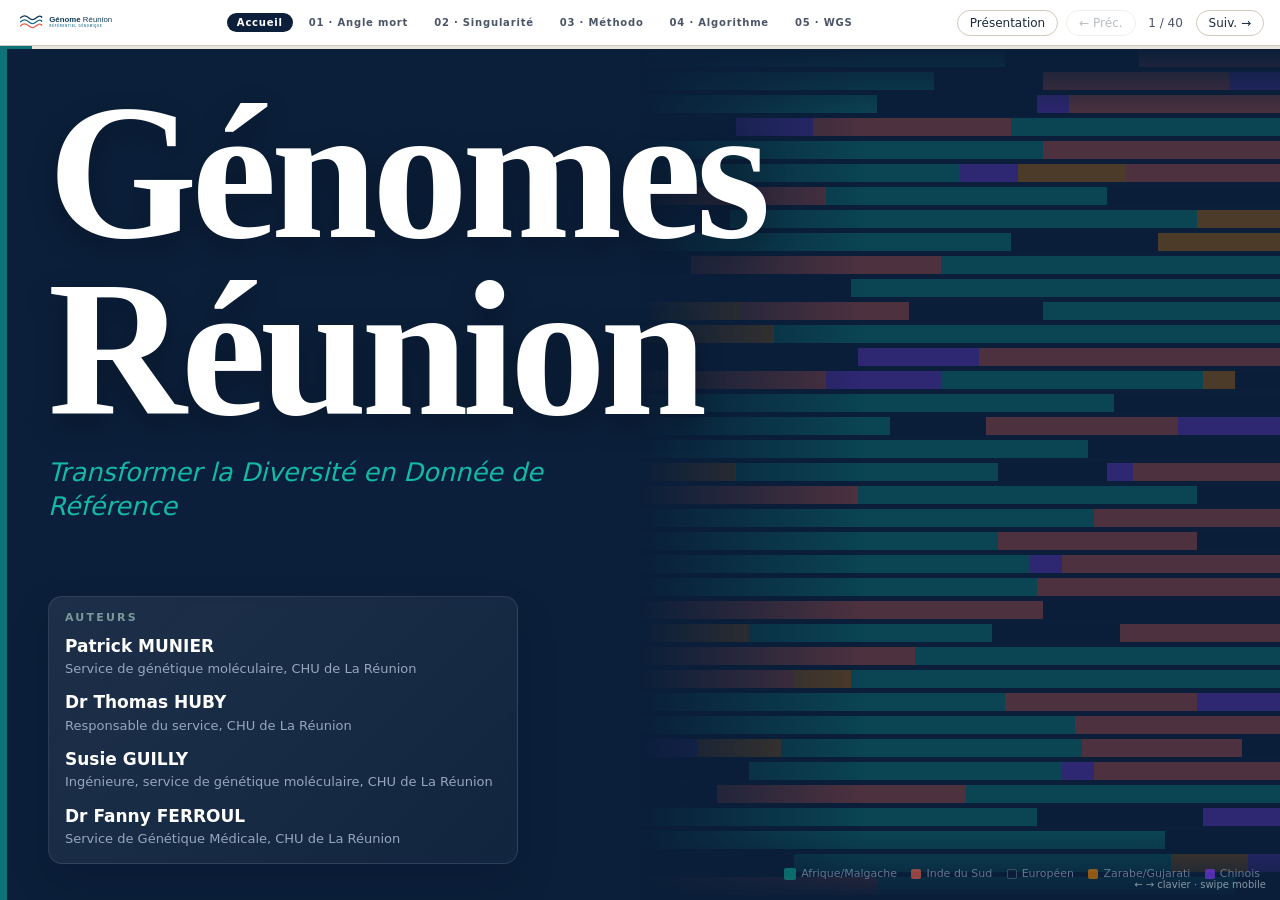
==== commit 5bf244c8: "Remplacer le logo texte par le logo SVG officiel + ajouter le favicon" ====
--- a/index.html
+++ b/index.html
@@ -1,46 +1,51 @@
-<!DOCTYPE html>
+<!doctype html>
 
 <html lang="fr">
-<head>
-<meta charset="utf-8"/>
-<meta content="width=device-width,initial-scale=1" name="viewport"/>
-<title>Génome Réunion</title>
-<link href="css/main.css?v=2" rel="stylesheet"/>
-<link href="css/slides/s00-hero.css" rel="stylesheet"/>
-<link href="css/slides/s01-angle-mort.css" rel="stylesheet"/>
-<link href="css/slides/s02-singularite.css" rel="stylesheet"/>
-<link href="css/slides/s03-design.css" rel="stylesheet"/>
-<link href="css/slides/s04-algorithme.css" rel="stylesheet"/>
-<link href="css/slides/s05-wgs.css" rel="stylesheet"/>
-<script src="js/vendor/chart.umd.js"></script>
-</head>
-<body>
-<nav aria-label="Navigation de la présentation" id="nav">
-<div id="nav-left">
-<span id="nav-logo">Génome Réunion</span>
-<button aria-expanded="false" aria-label="Menu sections" id="burger-btn">
-<span></span><span></span><span></span>
-</button>
-</div>
-<div id="nav-center">
-<!-- Navigation de section : data-target-slide = index 0-based de la slide d'entrée de section -->
-<button aria-current="true" class="sec-pill js-slide-jump on" data-target-slide="0">Accueil</button>
-<button class="sec-pill js-slide-jump" data-target-slide="2">01 · Angle mort</button>
-<button class="sec-pill js-slide-jump" data-target-slide="8">02 · Singularité</button>
-<button class="sec-pill js-slide-jump" data-target-slide="14">03 · Méthodo</button>
-<button class="sec-pill js-slide-jump" data-target-slide="17">04 · Algorithme</button>
-<button class="sec-pill js-slide-jump" data-target-slide="39">05 · WGS</button>
-</div>
-<div id="nav-right">
-<button class="nbtn" id="presenter-btn" title="Ouvrir le mode présentation (2 écrans)">Présentation</button>
-<button aria-controls="deck" class="nbtn" id="bp">← Préc.</button>
-<output aria-atomic="true" aria-live="polite" id="ctr">1 / 42</output>
-<button aria-controls="deck" class="nbtn" id="bn">Suiv. →</button>
-</div>
-</nav>
-<div id="prog"><div id="pf"></div></div>
-<main aria-label="Présentation Génome Réunion" id="deck">
-<!-- ═══════════════════════════════════════════════════════
+  <head>
+    <meta charset="utf-8" />
+    <meta content="width=device-width,initial-scale=1" name="viewport" />
+    <title>Génome Réunion</title>
+    <link rel="icon" type="image/svg+xml" href="images/favicon.svg" />
+    <link href="css/main.css?v=2" rel="stylesheet" />
+    <link href="css/slides/s00-hero.css" rel="stylesheet" />
+    <link href="css/slides/s01-angle-mort.css" rel="stylesheet" />
+    <link href="css/slides/s02-singularite.css" rel="stylesheet" />
+    <link href="css/slides/s03-design.css" rel="stylesheet" />
+    <link href="css/slides/s04-algorithme.css" rel="stylesheet" />
+    <link href="css/slides/s05-wgs.css" rel="stylesheet" />
+    <script src="js/vendor/chart.umd.js"></script>
+  </head>
+  <body>
+    <nav aria-label="Navigation de la présentation" id="nav">
+      <div id="nav-left">
+        <span id="nav-logo" role="button" tabindex="0" aria-label="Génome Réunion — retour à l'accueil">
+          <img class="nav-logo-img" src="images/genome-reunion-logo-horizontal-court.svg" alt="Génome Réunion — Référentiel génomique de La Réunion" />
+        </span>
+        <button aria-expanded="false" aria-label="Menu sections" id="burger-btn">
+          <span></span>
+          <span></span>
+          <span></span>
+        </button>
+      </div>
+      <div id="nav-center">
+        <!-- Navigation de section : data-target-slide = index 0-based de la slide d'entrée de section -->
+        <button aria-current="true" class="sec-pill js-slide-jump on" data-target-slide="0">Accueil</button>
+        <button class="sec-pill js-slide-jump" data-target-slide="2">01 · Angle mort</button>
+        <button class="sec-pill js-slide-jump" data-target-slide="8">02 · Singularité</button>
+        <button class="sec-pill js-slide-jump" data-target-slide="14">03 · Méthodo</button>
+        <button class="sec-pill js-slide-jump" data-target-slide="17">04 · Algorithme</button>
+        <button class="sec-pill js-slide-jump" data-target-slide="39">05 · WGS</button>
+      </div>
+      <div id="nav-right">
+        <button class="nbtn" id="presenter-btn" title="Ouvrir le mode présentation (2 écrans)">Présentation</button>
+        <button aria-controls="deck" class="nbtn" id="bp">← Préc.</button>
+        <output aria-atomic="true" aria-live="polite" id="ctr">1 / 42</output>
+        <button aria-controls="deck" class="nbtn" id="bn">Suiv. →</button>
+      </div>
+    </nav>
+    <div id="prog"><div id="pf"></div></div>
+    <main aria-label="Présentation Génome Réunion" id="deck">
+      <!-- ═══════════════════════════════════════════════════════
            INDEX DES SLIDES — Numérotation = badge affiché en pied de page
            (mode Expert ; les 2 résumés S04 sont optionnels, non numérotés)
            ═══════════════════════════════════════════════════════
@@ -100,7 +105,7 @@
            Slide 40 — CONCLUSION
 
            ═══════════════════════════════════════════════════════ -->
-<!-- ═══════════════════════════════════════════════════════
+      <!-- ═══════════════════════════════════════════════════════
      SLIDE 01 — TITRE HERO
      Fond navy + barre accent teal + animation admixture à droite.
      L'animation (#admix-bg) est injectée dynamiquement par
@@ -108,255 +113,255 @@
      Les barres reflètent la composition démographique réelle :
      ~45% Afrique/Malgache · ~25% Inde du Sud · ~15% Européen
      ═══════════════════════════════════════════════════════ -->
-<div class="slide slide--hero" data-section="0">
-<div class="accent-bar"></div>
-<!-- Zone droite : animation admixture en arrière-plan
+      <div class="slide slide--hero" data-section="0">
+        <div class="accent-bar"></div>
+        <!-- Zone droite : animation admixture en arrière-plan
          aria-hidden=true car purement décoratif — ne pas lire par les lecteurs d'écran
          Les barres sont injectées par data/admixture.js ; ce bloc HTML reste volontairement vide
          pour éviter une duplication des données entre index.html et data/admixture.js.
          Les deux dégradés (gauche et haut/bas) fondent l'animation dans le fond navy. -->
-<div aria-hidden="true" class="admix-wrap">
-<div id="admix-bg"></div>
-<!-- Fondu gauche : navy → transparent pour intégrer l'animation au fond -->
-<div class="admix-overlay-left"></div>
-<!-- Fondus haut et bas : masquent les bords de l'animation -->
-<div class="admix-overlay-vignette"></div>
-</div>
-<!-- Légende des composantes ancestrales — coin bas droit, discret (opacity .65)
+        <div aria-hidden="true" class="admix-wrap">
+          <div id="admix-bg"></div>
+          <!-- Fondu gauche : navy → transparent pour intégrer l'animation au fond -->
+          <div class="admix-overlay-left"></div>
+          <!-- Fondus haut et bas : masquent les bords de l'animation -->
+          <div class="admix-overlay-vignette"></div>
+        </div>
+        <!-- Légende des composantes ancestrales — coin bas droit, discret (opacity .65)
          Correspond aux couleurs des variables CSS --adm-* dans variables.css -->
-<div aria-hidden="true" class="adm-legend">
-<div class="adm-legend-item">
-<div class="adm-legend-dot adm-legend-dot--afrique"></div>
+        <div aria-hidden="true" class="adm-legend">
+          <div class="adm-legend-item">
+            <div class="adm-legend-dot adm-legend-dot--afrique"></div>
             Afrique/Malgache
           </div>
-<div class="adm-legend-item">
-<div class="adm-legend-dot adm-legend-dot--inde"></div>
+          <div class="adm-legend-item">
+            <div class="adm-legend-dot adm-legend-dot--inde"></div>
             Inde du Sud
           </div>
-<div class="adm-legend-item">
-<div class="adm-legend-dot adm-legend-dot--europe"></div>
+          <div class="adm-legend-item">
+            <div class="adm-legend-dot adm-legend-dot--europe"></div>
             Européen
           </div>
-<div class="adm-legend-item">
-<div class="adm-legend-dot adm-legend-dot--zarabe"></div>
+          <div class="adm-legend-item">
+            <div class="adm-legend-dot adm-legend-dot--zarabe"></div>
             Zarabe/Gujarati
           </div>
-<div class="adm-legend-item">
-<div class="adm-legend-dot adm-legend-dot--chinois"></div>
+          <div class="adm-legend-item">
+            <div class="adm-legend-dot adm-legend-dot--chinois"></div>
             Chinois
           </div>
-</div>
-<!-- Contenu principal hero — z-index:2 pour rester au-dessus de l'animation admixture.
+        </div>
+        <!-- Contenu principal hero — z-index:2 pour rester au-dessus de l'animation admixture.
          Le bloc texte reste volontairement court : titre + promesse + signature auteurs,
          pour laisser la slide d'ouverture jouer pleinement son rôle de couverture. -->
-<div class="hero-content">
-<div>
-<h1 class="hero-title">
+        <div class="hero-content">
+          <div>
+            <h1 class="hero-title">
               Génomes
-              <br/>
+              <br />
               Réunion
             </h1>
-<p class="hero-subtitle">Transformer la Diversité en Donnée de Référence</p>
-<div class="hero-authors">
-<div class="hero-authors-label">Auteurs</div>
-<div class="hero-authors-list">
-<div>
-<div class="hero-author-name">Patrick MUNIER</div>
-<div class="hero-author-role">Service de génétique moléculaire, CHU de La Réunion</div>
-</div>
-<div>
-<div class="hero-author-name">Dr Thomas HUBY</div>
-<div class="hero-author-role">Responsable du service, CHU de La Réunion</div>
-</div>
-<div>
-<div class="hero-author-name">Susie GUILLY</div>
-<div class="hero-author-role">Ingénieure, service de génétique moléculaire, CHU de La Réunion</div>
-</div>
-<div>
-<div class="hero-author-name">Dr Fanny FERROUL</div>
-<div class="hero-author-role">Service de Génétique Médicale, CHU de La Réunion</div>
-</div>
-</div>
-</div>
-</div>
-</div>
-</div>
-<!-- ═══════════════════════════════════════════════════════
+            <p class="hero-subtitle">Transformer la Diversité en Donnée de Référence</p>
+            <div class="hero-authors">
+              <div class="hero-authors-label">Auteurs</div>
+              <div class="hero-authors-list">
+                <div>
+                  <div class="hero-author-name">Patrick MUNIER</div>
+                  <div class="hero-author-role">Service de génétique moléculaire, CHU de La Réunion</div>
+                </div>
+                <div>
+                  <div class="hero-author-name">Dr Thomas HUBY</div>
+                  <div class="hero-author-role">Responsable du service, CHU de La Réunion</div>
+                </div>
+                <div>
+                  <div class="hero-author-name">Susie GUILLY</div>
+                  <div class="hero-author-role">Ingénieure, service de génétique moléculaire, CHU de La Réunion</div>
+                </div>
+                <div>
+                  <div class="hero-author-name">Dr Fanny FERROUL</div>
+                  <div class="hero-author-role">Service de Génétique Médicale, CHU de La Réunion</div>
+                </div>
+              </div>
+            </div>
+          </div>
+        </div>
+      </div>
+      <!-- ═══════════════════════════════════════════════════════
      SLIDE 02 — SOMMAIRE
      Table des matières cliquable. Chaque .toc-row porte un
      attribut data-target-slide lu par app.js.
      Les data-target-slide ci-dessous sont alignés sur les vraies
      slides d'introduction de section (index 0-based).
      ═══════════════════════════════════════════════════════ -->
-<div class="slide slide--cream" data-section="0">
-<div class="inner">
-<h2 class="slide-title">Plan de la présentation</h2>
-<div class="slide-rule slide-rule--teal"></div>
-<div class="toc-row js-slide-jump" data-target-slide="2">
-<div class="toc-number toc-number--s01">01</div>
-<div>
-<strong class="toc-title">L'Angle Mort de la Médecine de Précision</strong>
-<br/>
-<span class="text-body toc-desc">Pourquoi La Réunion est absente des bases génomiques mondiales</span>
-</div>
-</div>
-<div class="toc-row js-slide-jump" data-target-slide="8">
-<div class="toc-number toc-number--s02">02</div>
-<div>
-<strong class="toc-title">Histoire et Singularité Génétique de La Réunion</strong>
-<br/>
-<span class="text-body toc-desc">Peuplement, métissage, effet fondateur et double singularité</span>
-</div>
-</div>
-<div class="toc-row js-slide-jump" data-target-slide="14">
-<div class="toc-number toc-number--s03">03</div>
-<div>
-<strong class="toc-title">Pipeline Méthodologique</strong>
-<br/>
-<span class="text-body toc-desc">De la puce SNP au séquençage ciblé (WGS)</span>
-</div>
-</div>
-<div class="toc-row toc-row--with-button">
-<div class="js-slide-jump" data-target-slide="17">
-<div class="toc-number toc-number--s04">04</div>
-<div>
-<strong class="toc-title">L'Algorithme de Sélection</strong>
-<br/>
-<span class="text-body toc-desc">Comment choisir les individus qui maximisent l'information génétique</span>
-</div>
-</div>
-<button aria-pressed="true" id="s04-toggle-btn" title="Basculer entre mode Expert (détaillé) et Résumé pour la section Algorithme">Expert</button>
-</div>
-<div class="toc-row js-slide-jump" data-target-slide="33">
-<div class="toc-number toc-number--s05">05</div>
-<div>
-<strong class="toc-title">Ce que le WGS va Produire</strong>
-<br/>
-<span class="text-body toc-desc">Le référentiel réunionnais au service des patients</span>
-</div>
-</div>
-<div class="slide-footer"><span class="caption">Génome Réunion</span></div>
-</div>
-</div>
-<!-- ═══════════════════════════════════════════════════════
+      <div class="slide slide--cream" data-section="0">
+        <div class="inner">
+          <h2 class="slide-title">Plan de la présentation</h2>
+          <div class="slide-rule slide-rule--teal"></div>
+          <div class="toc-row js-slide-jump" data-target-slide="2">
+            <div class="toc-number toc-number--s01">01</div>
+            <div>
+              <strong class="toc-title">L'Angle Mort de la Médecine de Précision</strong>
+              <br />
+              <span class="text-body toc-desc">Pourquoi La Réunion est absente des bases génomiques mondiales</span>
+            </div>
+          </div>
+          <div class="toc-row js-slide-jump" data-target-slide="8">
+            <div class="toc-number toc-number--s02">02</div>
+            <div>
+              <strong class="toc-title">Histoire et Singularité Génétique de La Réunion</strong>
+              <br />
+              <span class="text-body toc-desc">Peuplement, métissage, effet fondateur et double singularité</span>
+            </div>
+          </div>
+          <div class="toc-row js-slide-jump" data-target-slide="14">
+            <div class="toc-number toc-number--s03">03</div>
+            <div>
+              <strong class="toc-title">Pipeline Méthodologique</strong>
+              <br />
+              <span class="text-body toc-desc">De la puce SNP au séquençage ciblé (WGS)</span>
+            </div>
+          </div>
+          <div class="toc-row toc-row--with-button">
+            <div class="js-slide-jump" data-target-slide="17">
+              <div class="toc-number toc-number--s04">04</div>
+              <div>
+                <strong class="toc-title">L'Algorithme de Sélection</strong>
+                <br />
+                <span class="text-body toc-desc">Comment choisir les individus qui maximisent l'information génétique</span>
+              </div>
+            </div>
+            <button aria-pressed="true" id="s04-toggle-btn" title="Basculer entre mode Expert (détaillé) et Résumé pour la section Algorithme">Expert</button>
+          </div>
+          <div class="toc-row js-slide-jump" data-target-slide="33">
+            <div class="toc-number toc-number--s05">05</div>
+            <div>
+              <strong class="toc-title">Ce que le WGS va Produire</strong>
+              <br />
+              <span class="text-body toc-desc">Le référentiel réunionnais au service des patients</span>
+            </div>
+          </div>
+          <div class="slide-footer"><span class="caption">Génome Réunion</span></div>
+        </div>
+      </div>
+      <!-- ═══════════════════════════════════════════════════════
      SLIDE 03 — INTRO SECTION 01 : L'ANGLE MORT
      Slide d'intro pleine couleur var(--s01) = coral.
      ═══════════════════════════════════════════════════════ -->
-<div class="slide slide--s01" data-section="1">
-<div class="section-slide">
-<div class="section-slide-left"><div class="section-number">01</div></div>
-<div class="section-slide-right">
-<div aria-hidden="true" class="section-graphic">
-<svg fill="none" viewbox="0 0 900 700" xmlns="http://www.w3.org/2000/svg">
-<defs>
-<radialgradient cx="0" cy="0" gradienttransform="translate(552 352) rotate(90) scale(248 286)" gradientunits="userSpaceOnUse" id="section01GridGlow" r="1">
-<stop stop-color="white" stop-opacity=".08"></stop>
-<stop offset=".52" stop-color="white" stop-opacity=".025"></stop>
-<stop offset="1" stop-color="white" stop-opacity="0"></stop>
-</radialgradient>
-</defs>
-<rect fill="url(#section01GridGlow)" height="476" width="604" x="156" y="108"></rect>
-<g fill="rgba(255,255,255,.18)">
-<rect height="10" rx="2" width="10" x="212" y="146"></rect>
-<rect height="10" rx="2" width="10" x="250" y="146"></rect>
-<rect height="10" rx="2" width="10" x="288" y="146"></rect>
-<rect height="10" rx="2" width="10" x="326" y="146"></rect>
-<rect height="10" rx="2" width="10" x="364" y="146"></rect>
-<rect height="10" rx="2" width="10" x="402" y="146"></rect>
-<rect height="10" rx="2" width="10" x="478" y="146"></rect>
-<rect height="10" rx="2" width="10" x="516" y="146"></rect>
-<rect height="10" rx="2" width="10" x="554" y="146"></rect>
-<rect height="10" rx="2" width="10" x="592" y="146"></rect>
-<rect height="10" rx="2" width="10" x="630" y="146"></rect>
-<rect height="10" rx="2" width="10" x="668" y="146"></rect>
-<rect height="10" rx="2" width="10" x="706" y="146"></rect>
-<rect height="10" rx="2" width="10" x="212" y="194"></rect>
-<rect height="10" rx="2" width="10" x="250" y="194"></rect>
-<rect height="10" rx="2" width="10" x="288" y="194"></rect>
-<rect height="10" rx="2" width="10" x="326" y="194"></rect>
-<rect height="10" rx="2" width="10" x="364" y="194"></rect>
-<rect height="10" rx="2" width="10" x="402" y="194"></rect>
-<rect height="10" rx="2" width="10" x="440" y="194"></rect>
-<rect height="10" rx="2" width="10" x="592" y="194"></rect>
-<rect height="10" rx="2" width="10" x="630" y="194"></rect>
-<rect height="10" rx="2" width="10" x="668" y="194"></rect>
-<rect height="10" rx="2" width="10" x="706" y="194"></rect>
-<rect height="10" rx="2" width="10" x="212" y="242"></rect>
-<rect height="10" rx="2" width="10" x="250" y="242"></rect>
-<rect height="10" rx="2" width="10" x="288" y="242"></rect>
-<rect height="10" rx="2" width="10" x="326" y="242"></rect>
-<rect height="10" rx="2" width="10" x="364" y="242"></rect>
-<rect height="10" rx="2" width="10" x="402" y="242"></rect>
-<rect height="10" rx="2" width="10" x="630" y="242"></rect>
-<rect height="10" rx="2" width="10" x="668" y="242"></rect>
-<rect height="10" rx="2" width="10" x="706" y="242"></rect>
-<rect height="10" rx="2" width="10" x="212" y="290"></rect>
-<rect height="10" rx="2" width="10" x="250" y="290"></rect>
-<rect height="10" rx="2" width="10" x="288" y="290"></rect>
-<rect height="10" rx="2" width="10" x="326" y="290"></rect>
-<rect height="10" rx="2" width="10" x="364" y="290"></rect>
-<rect height="10" rx="2" width="10" x="592" y="290"></rect>
-<rect height="10" rx="2" width="10" x="630" y="290"></rect>
-<rect height="10" rx="2" width="10" x="668" y="290"></rect>
-<rect height="10" rx="2" width="10" x="706" y="290"></rect>
-<rect height="10" rx="2" width="10" x="212" y="338"></rect>
-<rect height="10" rx="2" width="10" x="250" y="338"></rect>
-<rect height="10" rx="2" width="10" x="288" y="338"></rect>
-<rect height="10" rx="2" width="10" x="630" y="338"></rect>
-<rect height="10" rx="2" width="10" x="668" y="338"></rect>
-<rect height="10" rx="2" width="10" x="706" y="338"></rect>
-<rect height="10" rx="2" width="10" x="212" y="386"></rect>
-<rect height="10" rx="2" width="10" x="250" y="386"></rect>
-<rect height="10" rx="2" width="10" x="288" y="386"></rect>
-<rect height="10" rx="2" width="10" x="326" y="386"></rect>
-<rect height="10" rx="2" width="10" x="364" y="386"></rect>
-<rect height="10" rx="2" width="10" x="592" y="386"></rect>
-<rect height="10" rx="2" width="10" x="630" y="386"></rect>
-<rect height="10" rx="2" width="10" x="668" y="386"></rect>
-<rect height="10" rx="2" width="10" x="706" y="386"></rect>
-<rect height="10" rx="2" width="10" x="212" y="434"></rect>
-<rect height="10" rx="2" width="10" x="250" y="434"></rect>
-<rect height="10" rx="2" width="10" x="288" y="434"></rect>
-<rect height="10" rx="2" width="10" x="326" y="434"></rect>
-<rect height="10" rx="2" width="10" x="364" y="434"></rect>
-<rect height="10" rx="2" width="10" x="402" y="434"></rect>
-<rect height="10" rx="2" width="10" x="630" y="434"></rect>
-<rect height="10" rx="2" width="10" x="668" y="434"></rect>
-<rect height="10" rx="2" width="10" x="706" y="434"></rect>
-<rect height="10" rx="2" width="10" x="212" y="482"></rect>
-<rect height="10" rx="2" width="10" x="250" y="482"></rect>
-<rect height="10" rx="2" width="10" x="288" y="482"></rect>
-<rect height="10" rx="2" width="10" x="326" y="482"></rect>
-<rect height="10" rx="2" width="10" x="364" y="482"></rect>
-<rect height="10" rx="2" width="10" x="402" y="482"></rect>
-<rect height="10" rx="2" width="10" x="478" y="482"></rect>
-<rect height="10" rx="2" width="10" x="516" y="482"></rect>
-<rect height="10" rx="2" width="10" x="554" y="482"></rect>
-<rect height="10" rx="2" width="10" x="592" y="482"></rect>
-<rect height="10" rx="2" width="10" x="630" y="482"></rect>
-<rect height="10" rx="2" width="10" x="668" y="482"></rect>
-<rect height="10" rx="2" width="10" x="706" y="482"></rect>
-</g>
-<rect fill="rgba(230, 95, 80, .88)" height="210" rx="26" width="120" x="432" y="214"></rect>
-<rect fill="rgba(255,255,255,.16)" height="12" rx="6" width="80" x="452" y="242"></rect>
-<rect fill="rgba(255,255,255,.12)" height="12" rx="6" width="80" x="452" y="278"></rect>
-<rect fill="rgba(255,255,255,.10)" height="12" rx="6" width="80" x="452" y="314"></rect>
-<rect fill="rgba(255,255,255,.08)" height="12" rx="6" width="80" x="452" y="350"></rect>
-</svg>
-</div>
-<div class="section-copy">
-<div class="section-tag">Section 01 · Angle mort</div>
-<h2 class="section-title">
+      <div class="slide slide--s01" data-section="1">
+        <div class="section-slide">
+          <div class="section-slide-left"><div class="section-number">01</div></div>
+          <div class="section-slide-right">
+            <div aria-hidden="true" class="section-graphic">
+              <svg fill="none" viewbox="0 0 900 700" xmlns="http://www.w3.org/2000/svg">
+                <defs>
+                  <radialgradient cx="0" cy="0" gradienttransform="translate(552 352) rotate(90) scale(248 286)" gradientunits="userSpaceOnUse" id="section01GridGlow" r="1">
+                    <stop stop-color="white" stop-opacity=".08"></stop>
+                    <stop offset=".52" stop-color="white" stop-opacity=".025"></stop>
+                    <stop offset="1" stop-color="white" stop-opacity="0"></stop>
+                  </radialgradient>
+                </defs>
+                <rect fill="url(#section01GridGlow)" height="476" width="604" x="156" y="108"></rect>
+                <g fill="rgba(255,255,255,.18)">
+                  <rect height="10" rx="2" width="10" x="212" y="146"></rect>
+                  <rect height="10" rx="2" width="10" x="250" y="146"></rect>
+                  <rect height="10" rx="2" width="10" x="288" y="146"></rect>
+                  <rect height="10" rx="2" width="10" x="326" y="146"></rect>
+                  <rect height="10" rx="2" width="10" x="364" y="146"></rect>
+                  <rect height="10" rx="2" width="10" x="402" y="146"></rect>
+                  <rect height="10" rx="2" width="10" x="478" y="146"></rect>
+                  <rect height="10" rx="2" width="10" x="516" y="146"></rect>
+                  <rect height="10" rx="2" width="10" x="554" y="146"></rect>
+                  <rect height="10" rx="2" width="10" x="592" y="146"></rect>
+                  <rect height="10" rx="2" width="10" x="630" y="146"></rect>
+                  <rect height="10" rx="2" width="10" x="668" y="146"></rect>
+                  <rect height="10" rx="2" width="10" x="706" y="146"></rect>
+                  <rect height="10" rx="2" width="10" x="212" y="194"></rect>
+                  <rect height="10" rx="2" width="10" x="250" y="194"></rect>
+                  <rect height="10" rx="2" width="10" x="288" y="194"></rect>
+                  <rect height="10" rx="2" width="10" x="326" y="194"></rect>
+                  <rect height="10" rx="2" width="10" x="364" y="194"></rect>
+                  <rect height="10" rx="2" width="10" x="402" y="194"></rect>
+                  <rect height="10" rx="2" width="10" x="440" y="194"></rect>
+                  <rect height="10" rx="2" width="10" x="592" y="194"></rect>
+                  <rect height="10" rx="2" width="10" x="630" y="194"></rect>
+                  <rect height="10" rx="2" width="10" x="668" y="194"></rect>
+                  <rect height="10" rx="2" width="10" x="706" y="194"></rect>
+                  <rect height="10" rx="2" width="10" x="212" y="242"></rect>
+                  <rect height="10" rx="2" width="10" x="250" y="242"></rect>
+                  <rect height="10" rx="2" width="10" x="288" y="242"></rect>
+                  <rect height="10" rx="2" width="10" x="326" y="242"></rect>
+                  <rect height="10" rx="2" width="10" x="364" y="242"></rect>
+                  <rect height="10" rx="2" width="10" x="402" y="242"></rect>
+                  <rect height="10" rx="2" width="10" x="630" y="242"></rect>
+                  <rect height="10" rx="2" width="10" x="668" y="242"></rect>
+                  <rect height="10" rx="2" width="10" x="706" y="242"></rect>
+                  <rect height="10" rx="2" width="10" x="212" y="290"></rect>
+                  <rect height="10" rx="2" width="10" x="250" y="290"></rect>
+                  <rect height="10" rx="2" width="10" x="288" y="290"></rect>
+                  <rect height="10" rx="2" width="10" x="326" y="290"></rect>
+                  <rect height="10" rx="2" width="10" x="364" y="290"></rect>
+                  <rect height="10" rx="2" width="10" x="592" y="290"></rect>
+                  <rect height="10" rx="2" width="10" x="630" y="290"></rect>
+                  <rect height="10" rx="2" width="10" x="668" y="290"></rect>
+                  <rect height="10" rx="2" width="10" x="706" y="290"></rect>
+                  <rect height="10" rx="2" width="10" x="212" y="338"></rect>
+                  <rect height="10" rx="2" width="10" x="250" y="338"></rect>
+                  <rect height="10" rx="2" width="10" x="288" y="338"></rect>
+                  <rect height="10" rx="2" width="10" x="630" y="338"></rect>
+                  <rect height="10" rx="2" width="10" x="668" y="338"></rect>
+                  <rect height="10" rx="2" width="10" x="706" y="338"></rect>
+                  <rect height="10" rx="2" width="10" x="212" y="386"></rect>
+                  <rect height="10" rx="2" width="10" x="250" y="386"></rect>
+                  <rect height="10" rx="2" width="10" x="288" y="386"></rect>
+                  <rect height="10" rx="2" width="10" x="326" y="386"></rect>
+                  <rect height="10" rx="2" width="10" x="364" y="386"></rect>
+                  <rect height="10" rx="2" width="10" x="592" y="386"></rect>
+                  <rect height="10" rx="2" width="10" x="630" y="386"></rect>
+                  <rect height="10" rx="2" width="10" x="668" y="386"></rect>
+                  <rect height="10" rx="2" width="10" x="706" y="386"></rect>
+                  <rect height="10" rx="2" width="10" x="212" y="434"></rect>
+                  <rect height="10" rx="2" width="10" x="250" y="434"></rect>
+                  <rect height="10" rx="2" width="10" x="288" y="434"></rect>
+                  <rect height="10" rx="2" width="10" x="326" y="434"></rect>
+                  <rect height="10" rx="2" width="10" x="364" y="434"></rect>
+                  <rect height="10" rx="2" width="10" x="402" y="434"></rect>
+                  <rect height="10" rx="2" width="10" x="630" y="434"></rect>
+                  <rect height="10" rx="2" width="10" x="668" y="434"></rect>
+                  <rect height="10" rx="2" width="10" x="706" y="434"></rect>
+                  <rect height="10" rx="2" width="10" x="212" y="482"></rect>
+                  <rect height="10" rx="2" width="10" x="250" y="482"></rect>
+                  <rect height="10" rx="2" width="10" x="288" y="482"></rect>
+                  <rect height="10" rx="2" width="10" x="326" y="482"></rect>
+                  <rect height="10" rx="2" width="10" x="364" y="482"></rect>
+                  <rect height="10" rx="2" width="10" x="402" y="482"></rect>
+                  <rect height="10" rx="2" width="10" x="478" y="482"></rect>
+                  <rect height="10" rx="2" width="10" x="516" y="482"></rect>
+                  <rect height="10" rx="2" width="10" x="554" y="482"></rect>
+                  <rect height="10" rx="2" width="10" x="592" y="482"></rect>
+                  <rect height="10" rx="2" width="10" x="630" y="482"></rect>
+                  <rect height="10" rx="2" width="10" x="668" y="482"></rect>
+                  <rect height="10" rx="2" width="10" x="706" y="482"></rect>
+                </g>
+                <rect fill="rgba(230, 95, 80, .88)" height="210" rx="26" width="120" x="432" y="214"></rect>
+                <rect fill="rgba(255,255,255,.16)" height="12" rx="6" width="80" x="452" y="242"></rect>
+                <rect fill="rgba(255,255,255,.12)" height="12" rx="6" width="80" x="452" y="278"></rect>
+                <rect fill="rgba(255,255,255,.10)" height="12" rx="6" width="80" x="452" y="314"></rect>
+                <rect fill="rgba(255,255,255,.08)" height="12" rx="6" width="80" x="452" y="350"></rect>
+              </svg>
+            </div>
+            <div class="section-copy">
+              <div class="section-tag">Section 01 · Angle mort</div>
+              <h2 class="section-title">
                 L'Angle Mort de la
-                <br/>
+                <br />
                 Médecine de Précision
               </h2>
-<p class="section-subtitle">Pourquoi la population réunionnaise reste hors champ des bases génomiques mondiales, et ce que cela change en clinique.</p>
-</div>
-</div>
-</div>
-</div>
-<!-- ═══════════════════════════════════════════════════════
+              <p class="section-subtitle">Pourquoi la population réunionnaise reste hors champ des bases génomiques mondiales, et ce que cela change en clinique.</p>
+            </div>
+          </div>
+        </div>
+      </div>
+      <!-- ═══════════════════════════════════════════════════════
      SLIDE 04 — BIAIS STRUCTUREL MONDIAL
      Tableau comparatif de trois ressources souvent confondues :
      GWAS (biais de recrutement), gnomAD/ExAC (fréquences de variants)
@@ -364,2759 +369,3789 @@
      Objectif : montrer qu'aucune ne constitue une référence dédiée
      pour la population réunionnaise.
      ═══════════════════════════════════════════════════════ -->
-<!-- Slide 04 : panorama des ressources biaisées et de leurs limites pour La Réunion. -->
-<div class="slide slide--cream" data-section="1">
-<div class="inner">
-<h2 class="slide-title">Un biais structurel documenté</h2>
-<div class="slide-rule slide-rule--coral"></div>
-<p class="text-body bias-intro">Le problème n'est pas une seule base, mais l'addition de plusieurs ressources incomplètes. Elles documentent mieux certaines populations que d'autres, sans jamais isoler un profil réunionnais propre.</p>
-<!-- Tableau de cadrage : chaque ligne correspond à une famille de ressources. -->
-<table class="bias-table">
-<colgroup>
-<col class="bias-col-resource"/>
-<col class="bias-col-key"/>
-<col class="bias-col-coverage"/>
-<col/>
-</colgroup>
-<tr>
-<th>Ressource</th>
-<th>Constat clé</th>
-<th>Ce que cela couvre</th>
-<th>Limite pour La Réunion</th>
-</tr>
-<tr>
-<td>
-<strong>1. GWAS</strong>
-<br/>
-<span class="bias-resource-note">Cohortes d'association</span>
-</td>
-<td class="bias-key bias-key--coral">Participants majoritairement européens</td>
-<td>Découverte de variants associés et scores polygéniques</td>
-<td>Les performances chutent dans les populations sous-représentées et admixées ; un signal réunionnais peut rester invisible ou mal calibré.</td>
-</tr>
-<tr>
-<td>
-<strong>2. gnomAD / ExAC</strong>
-<br/>
-<span class="bias-resource-note">Fréquences de variants</span>
-</td>
-<td class="bias-key bias-key--amber">Diversification en progrès, mais couverture incomplète</td>
-<td>Fréquence populationnelle, filtrage de variants, aide à l'interprétation</td>
-<td>Une fréquence "rare" au niveau global peut être fréquente localement ; les profils réunionnais restent dilués dans des catégories trop larges.</td>
-</tr>
-<tr>
-<td>
-<strong>3. 1000 Genomes / H3Africa</strong>
-<br/>
-<span class="bias-resource-note">Panels de diversité</span>
-</td>
-<td class="bias-key bias-key--teal">Diversité mieux représentée que dans les GWAS historiques</td>
-<td>Structure génétique, haplotypes, comparaison entre populations</td>
-<td>Aucun sous-groupe ne reproduit l'admixture et la structuration locale réunionnaises ; ce ne sont pas des panels de référence réunionnais.</td>
-</tr>
-</table>
-<!-- Cartouche final : le vrai manque n'est pas l'absence totale de données, mais l'absence de référence dédiée. -->
-<div class="bias-callout">
-<span class="bias-callout-label">Conclusion :</span>
-<span class="text-body">
+      <!-- Slide 04 : panorama des ressources biaisées et de leurs limites pour La Réunion. -->
+      <div class="slide slide--cream" data-section="1">
+        <div class="inner">
+          <h2 class="slide-title">Un biais structurel documenté</h2>
+          <div class="slide-rule slide-rule--coral"></div>
+          <p class="text-body bias-intro">Le problème n'est pas une seule base, mais l'addition de plusieurs ressources incomplètes. Elles documentent mieux certaines populations que d'autres, sans jamais isoler un profil réunionnais propre.</p>
+          <!-- Tableau de cadrage : chaque ligne correspond à une famille de ressources. -->
+          <table class="bias-table">
+            <colgroup>
+              <col class="bias-col-resource" />
+              <col class="bias-col-key" />
+              <col class="bias-col-coverage" />
+              <col />
+            </colgroup>
+            <tr>
+              <th>Ressource</th>
+              <th>Constat clé</th>
+              <th>Ce que cela couvre</th>
+              <th>Limite pour La Réunion</th>
+            </tr>
+            <tr>
+              <td>
+                <strong>1. GWAS</strong>
+                <br />
+                <span class="bias-resource-note">Cohortes d'association</span>
+              </td>
+              <td class="bias-key bias-key--coral">Participants majoritairement européens</td>
+              <td>Découverte de variants associés et scores polygéniques</td>
+              <td>Les performances chutent dans les populations sous-représentées et admixées ; un signal réunionnais peut rester invisible ou mal calibré.</td>
+            </tr>
+            <tr>
+              <td>
+                <strong>2. gnomAD / ExAC</strong>
+                <br />
+                <span class="bias-resource-note">Fréquences de variants</span>
+              </td>
+              <td class="bias-key bias-key--amber">Diversification en progrès, mais couverture incomplète</td>
+              <td>Fréquence populationnelle, filtrage de variants, aide à l'interprétation</td>
+              <td>Une fréquence "rare" au niveau global peut être fréquente localement ; les profils réunionnais restent dilués dans des catégories trop larges.</td>
+            </tr>
+            <tr>
+              <td>
+                <strong>3. 1000 Genomes / H3Africa</strong>
+                <br />
+                <span class="bias-resource-note">Panels de diversité</span>
+              </td>
+              <td class="bias-key bias-key--teal">Diversité mieux représentée que dans les GWAS historiques</td>
+              <td>Structure génétique, haplotypes, comparaison entre populations</td>
+              <td>Aucun sous-groupe ne reproduit l'admixture et la structuration locale réunionnaises ; ce ne sont pas des panels de référence réunionnais.</td>
+            </tr>
+          </table>
+          <!-- Cartouche final : le vrai manque n'est pas l'absence totale de données, mais l'absence de référence dédiée. -->
+          <div class="bias-callout">
+            <span class="bias-callout-label">Conclusion :</span>
+            <span class="text-body">
               La population réunionnaise n'est pas absente de toute littérature, mais absente comme
               <strong>référence dédiée</strong>
               . C'est cette absence qui fragilise l'imputation, l'interprétation des variants et les scores de risque.
             </span>
-</div>
-<div class="slide-footer slide-footer-citations">
-<div class="slide-footer-meta">
-<span class="caption">Génome Réunion</span>
-<div class="slide-footer-sources">
-<span class="slide-footer-source">1. Martin et al., 2017; Peterson et al., 2019; Fatumo et al., 2022</span>
-<span class="slide-footer-source">2. Lek et al., 2016; Karczewski et al., 2020; Gudmundsson et al., 2022</span>
-<span class="slide-footer-source">3. 1000 Genomes Project Consortium, 2010; H3Africa Consortium, 2014</span>
-</div>
-</div>
-<span class="caption">4</span>
-</div>
-</div>
-</div>
-<!-- ═══════════════════════════════════════════════════════
+          </div>
+          <div class="slide-footer slide-footer-citations">
+            <div class="slide-footer-meta">
+              <span class="caption">Génome Réunion</span>
+              <div class="slide-footer-sources">
+                <span class="slide-footer-source">1. Martin et al., 2017; Peterson et al., 2019; Fatumo et al., 2022</span>
+                <span class="slide-footer-source">2. Lek et al., 2016; Karczewski et al., 2020; Gudmundsson et al., 2022</span>
+                <span class="slide-footer-source">3. 1000 Genomes Project Consortium, 2010; H3Africa Consortium, 2014</span>
+              </div>
+            </div>
+            <span class="caption">4</span>
+          </div>
+        </div>
+      </div>
+      <!-- ═══════════════════════════════════════════════════════
      SLIDE 05 — LE MUR CLINIQUE
      Contraste visuel patient européen (diagnostic clair) vs
      patient réunionnais (VUS — Variant d'Incertitude Significative).
      ═══════════════════════════════════════════════════════ -->
-<!-- Slide 05 : contraste clinique entre référentiel standard et patient réunionnais. -->
-<div class="slide slide--cream" data-section="1">
-<div class="inner">
-<h2 class="slide-title">Le Mur Clinique : Incertitudes et Pertes de Chance</h2>
-<div class="slide-rule slide-rule--coral"></div>
-<!-- Deux cartes miroir pour opposer le parcours standard et la perte de chance. -->
-<div class="grid-2 clinical-grid">
-<div class="clinical-panel clinical-panel--navy">
-<h3 class="clinical-panel-title">Patient Européen Standard</h3>
-<div class="clinical-panel-result clinical-panel-result--success">✓ Diagnostic bénin / clair</div>
-</div>
-<div class="clinical-panel clinical-panel--orange">
-<h3 class="clinical-panel-title">Patient Réunionnais</h3>
-<div class="clinical-panel-result clinical-panel-result--warning">
+      <!-- Slide 05 : contraste clinique entre référentiel standard et patient réunionnais. -->
+      <div class="slide slide--cream" data-section="1">
+        <div class="inner">
+          <h2 class="slide-title">Le Mur Clinique : Incertitudes et Pertes de Chance</h2>
+          <div class="slide-rule slide-rule--coral"></div>
+          <!-- Deux cartes miroir pour opposer le parcours standard et la perte de chance. -->
+          <div class="grid-2 clinical-grid">
+            <div class="clinical-panel clinical-panel--navy">
+              <h3 class="clinical-panel-title">Patient Européen Standard</h3>
+              <div class="clinical-panel-result clinical-panel-result--success">✓ Diagnostic bénin / clair</div>
+            </div>
+            <div class="clinical-panel clinical-panel--orange">
+              <h3 class="clinical-panel-title">Patient Réunionnais</h3>
+              <div class="clinical-panel-result clinical-panel-result--warning">
                 ⚠ Résultat : VUS
-                <br/>
-<span class="clinical-panel-note">(variant de signification inconnue)</span>
-</div>
-</div>
-</div>
-<p class="text-body clinical-impact-line">
+                <br />
+                <span class="clinical-panel-note">(variant de signification inconnue)</span>
+              </div>
+            </div>
+          </div>
+          <p class="text-body clinical-impact-line">
             —
             <strong>Faux positifs :</strong>
             diagnostics erronés (ex : cardiomyopathie hypertrophique à tort)
           </p>
-<p class="text-body clinical-impact-line">
+          <p class="text-body clinical-impact-line">
             —
             <strong>Surcoûts :</strong>
             analyses complémentaires inutiles, errance diagnostique prolongée
           </p>
-<p class="text-body clinical-impact-line">
+          <p class="text-body clinical-impact-line">
             —
             <strong>Anxiété familiale</strong>
             prolongée sans réponse claire
           </p>
-<div class="slide-footer slide-footer-citations">
-<div class="slide-footer-meta">
-<span class="caption">Génome Réunion</span>
-<div class="slide-footer-sources">
-<span class="slide-footer-source">
+          <div class="slide-footer slide-footer-citations">
+            <div class="slide-footer-meta">
+              <span class="caption">Génome Réunion</span>
+              <div class="slide-footer-sources">
+                <span class="slide-footer-source">
                   Manrai et al.,
                   <em>Genetic Misdiagnoses and the Potential for Health Disparities</em>
                   , N Engl J Med, 2016.
                 </span>
-</div>
-</div>
-<span class="caption">5</span>
-</div>
-</div>
-</div>
-<!-- ═══════════════════════════════════════════════════════
+              </div>
+            </div>
+            <span class="caption">5</span>
+          </div>
+        </div>
+      </div>
+      <!-- ═══════════════════════════════════════════════════════
      SLIDE 06 — PHARMACOGÉNÉTIQUE
      Tableau comparatif des risques médicamenteux spécifiques
      à la population réunionnaise (warfarine, clopidogrel).
      ═══════════════════════════════════════════════════════ -->
-<!-- Slide 06 : tableau pharmacogénétique + message de synthèse clinique. -->
-<div class="slide slide--cream" data-section="1">
-<div class="inner">
-<h2 class="slide-title">Pharmacogénétique : Quand le Standard Devient Dangereux</h2>
-<div class="slide-rule slide-rule--coral"></div>
-<table class="pharma-table">
-<colgroup>
-<col class="pharma-col-drug"/>
-<col class="pharma-col-expected"/>
-<col class="pharma-col-risk"/>
-</colgroup>
-<tr>
-<th>Médicament</th>
-<th class="pharma-head--expected">Hypothèse euro-centrée</th>
-<th class="pharma-head--risk">Réalité réunionnaise</th>
-</tr>
-<tr>
-<td>
-<strong>Warfarine</strong>
-<br/>
-<span class="caption">(Anticoagulant)</span>
-</td>
-<td class="pharma-cell--expected">Dosage standard efficace</td>
-<td class="pharma-cell--risk">
-<strong>CYP2C9*5,*6,*8,*11</strong>
+      <!-- Slide 06 : tableau pharmacogénétique + message de synthèse clinique. -->
+      <div class="slide slide--cream" data-section="1">
+        <div class="inner">
+          <h2 class="slide-title">Pharmacogénétique : Quand le Standard Devient Dangereux</h2>
+          <div class="slide-rule slide-rule--coral"></div>
+          <table class="pharma-table">
+            <colgroup>
+              <col class="pharma-col-drug" />
+              <col class="pharma-col-expected" />
+              <col class="pharma-col-risk" />
+            </colgroup>
+            <tr>
+              <th>Médicament</th>
+              <th class="pharma-head--expected">Hypothèse euro-centrée</th>
+              <th class="pharma-head--risk">Réalité réunionnaise</th>
+            </tr>
+            <tr>
+              <td>
+                <strong>Warfarine</strong>
+                <br />
+                <span class="caption">(Anticoagulant)</span>
+              </td>
+              <td class="pharma-cell--expected">Dosage standard efficace</td>
+              <td class="pharma-cell--risk">
+                <strong>CYP2C9*5,*6,*8,*11</strong>
                 → risque hémorragique accru
               </td>
-</tr>
-<tr>
-<td>
-<strong>Clopidogrel</strong>
-<br/>
-<span class="caption">(Cardiologie)</span>
-</td>
-<td class="pharma-cell--expected">50% métaboliseurs normaux</td>
-<td class="pharma-cell--risk">
-<strong>CYP2C19</strong>
+            </tr>
+            <tr>
+              <td>
+                <strong>Clopidogrel</strong>
+                <br />
+                <span class="caption">(Cardiologie)</span>
+              </td>
+              <td class="pharma-cell--expected">50% métaboliseurs normaux</td>
+              <td class="pharma-cell--risk">
+                <strong>CYP2C19</strong>
                 perte-de-fonction → thrombose de stent
               </td>
-</tr>
-</table>
-<!-- Grand cartouche de conclusion pour transformer le tableau en message clinique. -->
-<div class="pharma-highlight">
-<div class="pharma-highlight-value">90 %</div>
-<p class="pharma-highlight-copy">
+            </tr>
+          </table>
+          <!-- Grand cartouche de conclusion pour transformer le tableau en message clinique. -->
+          <div class="pharma-highlight">
+            <div class="pharma-highlight-value">90 %</div>
+            <p class="pharma-highlight-copy">
               des individus d’une cohorte admixée ont au moins un résultat pharmacogénétique actionnable ;
-              <br/>
-<em class="pharma-highlight-emphasis">l’extrapolation européenne peut sous-estimer le risque.</em>
-</p>
-</div>
-<div class="slide-footer slide-footer-citations">
-<div class="slide-footer-meta">
-<span class="caption">Génome Réunion</span>
-<div class="slide-footer-sources">
-<span class="slide-footer-source">
+              <br />
+              <em class="pharma-highlight-emphasis">l’extrapolation européenne peut sous-estimer le risque.</em>
+            </p>
+          </div>
+          <div class="slide-footer slide-footer-citations">
+            <div class="slide-footer-meta">
+              <span class="caption">Génome Réunion</span>
+              <div class="slide-footer-sources">
+                <span class="slide-footer-source">
                   Warfarine : Perera et al.,
                   <em>Lancet</em>
                   , 2013; Johnson et al.,
                   <em>Clin Pharmacol Ther</em>
                   , 2017.
                 </span>
-<span class="slide-footer-source">
+                <span class="slide-footer-source">
                   Clopidogrel : Magavern et al.,
                   <em>JACC Adv</em>
                   , 2023.
                 </span>
-<span class="slide-footer-source">
+                <span class="slide-footer-source">
                   Bertholim-Nasciben et al.,
                   <em>Front Pharmacol</em>
                   , 2023.
                 </span>
-<span class="slide-footer-source">
+                <span class="slide-footer-source">
                   Chan, Zhang, Pirmohamed,
                   <em>Br J Cancer</em>
                   , 2024.
                 </span>
-<span class="slide-footer-source">
+                <span class="slide-footer-source">
                   Suarez-Kurtz, Parra,
                   <em>Adv Pharmacol</em>
                   , 2018.
                 </span>
-</div>
-</div>
-<span class="caption">6</span>
-</div>
-</div>
-</div>
-<!-- ═══════════════════════════════════════════════════════
+              </div>
+            </div>
+            <span class="caption">6</span>
+          </div>
+        </div>
+      </div>
+      <!-- ═══════════════════════════════════════════════════════
      SLIDE 07 — IA : GARBAGE IN, GARBAGE OUT
      Slide d'impact : les deux chiffres clés (81% / ≈0%)
      avec la conséquence directe pour les patients réunionnais.
      ═══════════════════════════════════════════════════════ -->
-<!-- Slide 07 : montrer comment un référentiel incomplet se propage jusque dans l'IA biomédicale. -->
-<div class="slide slide--cream" data-section="1">
-<div class="accent-bar accent-bar--coral"></div>
-<div class="inner">
-<h2 class="slide-title">Quand l'IA Hérite d'une Mauvaise Référence</h2>
-<div class="slide-rule slide-rule--coral"></div>
-<!-- L'accroche reste pleine largeur pour annoncer le problème avant la grille 2x2. -->
-<p class="text-body ai-lead">Quand les référentiels sont construits sur des cohortes majoritairement européennes, les PRS, la pharmacogénétique et les modèles d'IA biomédicale se généralisent mal aux populations admixées.</p>
-<div class="grid-2 ai-grid-2">
-<div class="card ai-badge-card">
-<div class="ai-badge-dot"></div>
-<div class="ai-badge-copy">
-<div class="ai-badge-title">GWAS</div>
-<div class="text-body">cohortes majoritairement européennes dans les études d'association et les scores dérivés</div>
-</div>
-</div>
-<div class="card ai-body-card">
-<h3 class="ai-card-title">Pourquoi c'est un problème</h3>
-<p class="text-body">L'IA biomédicale n'invente pas ses biais : elle les hérite des bases de données, cohortes et référentiels sur lesquels elle est entraînée ou calibrée.</p>
-</div>
-<div class="card ai-badge-card ai-badge-card--alert">
-<div class="ai-badge-dot"></div>
-<div class="ai-badge-copy">
-<div class="ai-badge-title">Aucune</div>
-<div class="ai-badge-emphasis">référence réunionnaise dédiée dans les standards internationaux</div>
-</div>
-</div>
-<div class="ai-callout ai-callout--alert">
-<span class="ai-callout-label">Conséquence directe :</span>
-<span class="text-body">Les outils prédictifs, biomarqueurs et recommandations assistés par IA risquent d'être moins bien calibrés pour les patients réunionnais.</span>
-</div>
-</div>
-<div class="slide-footer slide-footer-citations">
-<div class="slide-footer-meta">
-<span class="caption">Génome Réunion</span>
-<div class="slide-footer-sources">
-<span class="slide-footer-source">Martin et al., 2017; Peterson et al., 2019; Fatumo et al., 2022</span>
-<span class="slide-footer-source">Lek et al., 2016; Karczewski et al., 2020; Gudmundsson et al., 2022</span>
-<span class="slide-footer-source">1000 Genomes Project Consortium, 2010; H3Africa Consortium, 2014</span>
-<span class="slide-footer-source">
+      <!-- Slide 07 : montrer comment un référentiel incomplet se propage jusque dans l'IA biomédicale. -->
+      <div class="slide slide--cream" data-section="1">
+        <div class="accent-bar accent-bar--coral"></div>
+        <div class="inner">
+          <h2 class="slide-title">Quand l'IA Hérite d'une Mauvaise Référence</h2>
+          <div class="slide-rule slide-rule--coral"></div>
+          <!-- L'accroche reste pleine largeur pour annoncer le problème avant la grille 2x2. -->
+          <p class="text-body ai-lead">Quand les référentiels sont construits sur des cohortes majoritairement européennes, les PRS, la pharmacogénétique et les modèles d'IA biomédicale se généralisent mal aux populations admixées.</p>
+          <div class="grid-2 ai-grid-2">
+            <div class="card ai-badge-card">
+              <div class="ai-badge-dot"></div>
+              <div class="ai-badge-copy">
+                <div class="ai-badge-title">GWAS</div>
+                <div class="text-body">cohortes majoritairement européennes dans les études d'association et les scores dérivés</div>
+              </div>
+            </div>
+            <div class="card ai-body-card">
+              <h3 class="ai-card-title">Pourquoi c'est un problème</h3>
+              <p class="text-body">L'IA biomédicale n'invente pas ses biais : elle les hérite des bases de données, cohortes et référentiels sur lesquels elle est entraînée ou calibrée.</p>
+            </div>
+            <div class="card ai-badge-card ai-badge-card--alert">
+              <div class="ai-badge-dot"></div>
+              <div class="ai-badge-copy">
+                <div class="ai-badge-title">Aucune</div>
+                <div class="ai-badge-emphasis">référence réunionnaise dédiée dans les standards internationaux</div>
+              </div>
+            </div>
+            <div class="ai-callout ai-callout--alert">
+              <span class="ai-callout-label">Conséquence directe :</span>
+              <span class="text-body">Les outils prédictifs, biomarqueurs et recommandations assistés par IA risquent d'être moins bien calibrés pour les patients réunionnais.</span>
+            </div>
+          </div>
+          <div class="slide-footer slide-footer-citations">
+            <div class="slide-footer-meta">
+              <span class="caption">Génome Réunion</span>
+              <div class="slide-footer-sources">
+                <span class="slide-footer-source">Martin et al., 2017; Peterson et al., 2019; Fatumo et al., 2022</span>
+                <span class="slide-footer-source">Lek et al., 2016; Karczewski et al., 2020; Gudmundsson et al., 2022</span>
+                <span class="slide-footer-source">1000 Genomes Project Consortium, 2010; H3Africa Consortium, 2014</span>
+                <span class="slide-footer-source">
                   IA / biais : Hasanzadeh et al.,
                   <em>NPJ Digit Med</em>
                   , 2025.
                 </span>
-<span class="slide-footer-source">
+                <span class="slide-footer-source">
                   Pharmacogénomique / équité : Paetznick, Okoro,
                   <em>Pharmacy</em>
                   , 2023; Botton et al.,
                   <em>Front Pharmacol</em>
                   , 2022.
                 </span>
-<span class="slide-footer-source">
+                <span class="slide-footer-source">
                   Drug discovery assisté par IA : Ocana et al.,
                   <em>Biomark Res</em>
                   , 2025.
                 </span>
-</div>
-</div>
-<span class="caption">7</span>
-</div>
-</div>
-</div>
-<!-- ═══════════════════════════════════════════════════════
+              </div>
+            </div>
+            <span class="caption">7</span>
+          </div>
+        </div>
+      </div>
+      <!-- ═══════════════════════════════════════════════════════
      SLIDE 08 — COMMENT LE PROJET CORRIGE LE BIAIS IA
      3 leviers orientés données / modèles / usage clinique.
      ═══════════════════════════════════════════════════════ -->
-<!-- Slide 08 : réponse au biais, structurée selon la logique IA données → modèles → transfert clinique. -->
-<div class="slide slide--cream" data-section="1">
-<div class="accent-bar accent-bar--coral"></div>
-<div class="inner">
-<h2 class="slide-title">Comment Génome Réunion Corrige le Biais de l'IA</h2>
-<div class="slide-rule slide-rule--coral"></div>
-<div class="grid-3 ai-step-grid">
-<div class="card ai-step-card ai-step-card--coral">
-<div class="ai-step-number ai-step-number--coral">1</div>
-<h3 class="ai-card-title">Données d'entraînement</h3>
-<p class="text-body ai-step-text">Introduire une référence réunionnaise pour que les modèles ne déduisent plus la diversité locale à partir d'un proxy européen.</p>
-</div>
-<div class="card ai-step-card ai-step-card--amber">
-<div class="ai-step-number ai-step-number--amber">2</div>
-<h3 class="ai-card-title">Modèles recalibrés</h3>
-<p class="text-body ai-step-text">Améliorer PRS, interprétation de variants, pharmacogénétique et outils d'aide à la décision à partir d'un jeu de données représentatif.</p>
-</div>
-<div class="card ai-step-card ai-step-card--orange">
-<div class="ai-step-number ai-step-number--orange">3</div>
-<h3 class="ai-card-title">IA plus transférable</h3>
-<p class="text-body ai-step-text">Réduire les faux positifs, mieux classer les VUS et limiter les erreurs thérapeutiques quand les recommandations assistées par IA passent au lit du patient.</p>
-</div>
-</div>
-<!-- Callout final : la réponse n'est pas cosmétique, elle agit sur les données sources des modèles. -->
-<div class="ai-callout">
-<h3 class="ai-card-title">La réponse au biais IA</h3>
-<p class="text-body ai-step-text">
+      <!-- Slide 08 : réponse au biais, structurée selon la logique IA données → modèles → transfert clinique. -->
+      <div class="slide slide--cream" data-section="1">
+        <div class="accent-bar accent-bar--coral"></div>
+        <div class="inner">
+          <h2 class="slide-title">Comment Génome Réunion Corrige le Biais de l'IA</h2>
+          <div class="slide-rule slide-rule--coral"></div>
+          <div class="grid-3 ai-step-grid">
+            <div class="card ai-step-card ai-step-card--coral">
+              <div class="ai-step-number ai-step-number--coral">1</div>
+              <h3 class="ai-card-title">Données d'entraînement</h3>
+              <p class="text-body ai-step-text">Introduire une référence réunionnaise pour que les modèles ne déduisent plus la diversité locale à partir d'un proxy européen.</p>
+            </div>
+            <div class="card ai-step-card ai-step-card--amber">
+              <div class="ai-step-number ai-step-number--amber">2</div>
+              <h3 class="ai-card-title">Modèles recalibrés</h3>
+              <p class="text-body ai-step-text">Améliorer PRS, interprétation de variants, pharmacogénétique et outils d'aide à la décision à partir d'un jeu de données représentatif.</p>
+            </div>
+            <div class="card ai-step-card ai-step-card--orange">
+              <div class="ai-step-number ai-step-number--orange">3</div>
+              <h3 class="ai-card-title">IA plus transférable</h3>
+              <p class="text-body ai-step-text">Réduire les faux positifs, mieux classer les VUS et limiter les erreurs thérapeutiques quand les recommandations assistées par IA passent au lit du patient.</p>
+            </div>
+          </div>
+          <!-- Callout final : la réponse n'est pas cosmétique, elle agit sur les données sources des modèles. -->
+          <div class="ai-callout">
+            <h3 class="ai-card-title">La réponse au biais IA</h3>
+            <p class="text-body ai-step-text">
               L'objectif n'est pas d'ajuster après coup un modèle euro-centré, mais d'introduire la diversité réunionnaise dans les données qui servent à
               <strong class="ai-callout-emphasis">entraîner, calibrer et évaluer</strong>
               les outils.
             </p>
-</div>
-<div class="slide-footer">
-<span class="caption">Génome Réunion</span>
-<span class="caption">8</span>
-</div>
-</div>
-</div>
-<!-- ═══════════════════════════════════════════════════════
+          </div>
+          <div class="slide-footer">
+            <span class="caption">Génome Réunion</span>
+            <span class="caption">8</span>
+          </div>
+        </div>
+      </div>
+      <!-- ═══════════════════════════════════════════════════════
      SLIDE 09 — INTRO SECTION 02 : SINGULARITÉ RÉUNIONNAISE
      Slide d'intro pleine couleur var(--s02) = teal.
      ═══════════════════════════════════════════════════════ -->
-<div class="slide slide--s02" data-section="2">
-<div class="section-slide">
-<div class="section-slide-left"><div class="section-number">02</div></div>
-<div class="section-slide-right">
-<!-- Motif expérimental section 02 :
+      <div class="slide slide--s02" data-section="2">
+        <div class="section-slide">
+          <div class="section-slide-left"><div class="section-number">02</div></div>
+          <div class="section-slide-right">
+            <!-- Motif expérimental section 02 :
          constellation orbitale : plusieurs pôles périphériques
          convergent vers un noyau commun plus affirmé. -->
-<div aria-hidden="true" class="section-graphic">
-<svg fill="none" viewbox="0 0 900 700" xmlns="http://www.w3.org/2000/svg">
-<defs>
-<radialgradient cx="0" cy="0" gradienttransform="translate(500 350) rotate(90) scale(280 300)" gradientunits="userSpaceOnUse" id="section02Glow" r="1">
-<stop stop-color="white" stop-opacity=".10"></stop>
-<stop offset=".56" stop-color="white" stop-opacity=".03"></stop>
-<stop offset="1" stop-color="white" stop-opacity="0"></stop>
-</radialgradient>
-</defs>
-<rect fill="url(#section02Glow)" height="520" width="660" x="90" y="86"></rect>
-<g stroke="rgba(255,255,255,.11)" stroke-linecap="round" stroke-width="2.5">
-<path d="M178 132H660"></path>
-<path d="M704 132H754"></path>
-<path d="M178 568H426"></path>
-<path d="M470 568H754"></path>
-<path d="M162 146V332"></path>
-<path d="M162 376V584"></path>
-<path d="M742 120V292"></path>
-<path d="M742 338V582"></path>
-<path d="M178 132L196 108"></path>
-<path d="M742 120L764 98"></path>
-<path d="M162 584L184 606"></path>
-<path d="M754 568L782 596"></path>
-</g>
-<g stroke="rgba(255,255,255,.16)" stroke-linecap="round" stroke-width="2.5">
-<path d="M252 218C310 248 356 274 422 328"></path>
-<path d="M286 488C334 454 376 418 434 378"></path>
-<path d="M612 212C572 246 542 278 498 320"></path>
-<path d="M680 468C628 438 580 406 514 364"></path>
-<path d="M444 348C468 344 490 344 514 348"></path>
-</g>
-<g fill="rgba(255,255,255,.34)">
-<circle cx="214" cy="176" r="8"></circle>
-<circle cx="246" cy="212" r="8"></circle>
-<circle cx="282" cy="186" r="8"></circle>
-<circle cx="320" cy="224" r="8"></circle>
-<circle cx="270" cy="250" r="8"></circle>
-</g>
-<g fill="rgba(255,255,255,.34)">
-<circle cx="240" cy="492" r="8"></circle>
-<circle cx="284" cy="458" r="8"></circle>
-<circle cx="324" cy="500" r="8"></circle>
-<circle cx="344" cy="440" r="8"></circle>
-<circle cx="384" cy="474" r="8"></circle>
-</g>
-<g fill="rgba(255,255,255,.34)">
-<circle cx="616" cy="182" r="8"></circle>
-<circle cx="650" cy="220" r="8"></circle>
-<circle cx="690" cy="188" r="8"></circle>
-<circle cx="712" cy="242" r="8"></circle>
-<circle cx="644" cy="264" r="8"></circle>
-</g>
-<g fill="rgba(255,255,255,.34)">
-<circle cx="614" cy="420" r="8"></circle>
-<circle cx="654" cy="390" r="8"></circle>
-<circle cx="692" cy="438" r="8"></circle>
-<circle cx="724" cy="404" r="8"></circle>
-<circle cx="644" cy="476" r="8"></circle>
-</g>
-<g fill="rgba(255,255,255,.12)">
-<circle cx="466" cy="344" r="84"></circle>
-</g>
-<g fill="rgba(255,255,255,.48)">
-<circle cx="448" cy="332" r="9"></circle>
-<circle cx="474" cy="308" r="9"></circle>
-<circle cx="508" cy="324" r="9"></circle>
-<circle cx="530" cy="354" r="9"></circle>
-<circle cx="486" cy="384" r="9"></circle>
-<circle cx="446" cy="370" r="9"></circle>
-<circle cx="478" cy="348" r="7"></circle>
-<circle cx="498" cy="352" r="7"></circle>
-</g>
-<g fill="rgba(255,255,255,.12)">
-<circle cx="392" cy="270" r="5"></circle>
-<circle cx="372" cy="306" r="5"></circle>
-<circle cx="560" cy="264" r="5"></circle>
-<circle cx="578" cy="404" r="5"></circle>
-<circle cx="404" cy="420" r="5"></circle>
-<circle cx="552" cy="446" r="5"></circle>
-</g>
-</svg>
-</div>
-<div class="section-copy">
-<div class="section-tag">Section 02 · Singularité</div>
-<h2 class="section-title">
+            <div aria-hidden="true" class="section-graphic">
+              <svg fill="none" viewbox="0 0 900 700" xmlns="http://www.w3.org/2000/svg">
+                <defs>
+                  <radialgradient cx="0" cy="0" gradienttransform="translate(500 350) rotate(90) scale(280 300)" gradientunits="userSpaceOnUse" id="section02Glow" r="1">
+                    <stop stop-color="white" stop-opacity=".10"></stop>
+                    <stop offset=".56" stop-color="white" stop-opacity=".03"></stop>
+                    <stop offset="1" stop-color="white" stop-opacity="0"></stop>
+                  </radialgradient>
+                </defs>
+                <rect fill="url(#section02Glow)" height="520" width="660" x="90" y="86"></rect>
+                <g stroke="rgba(255,255,255,.11)" stroke-linecap="round" stroke-width="2.5">
+                  <path d="M178 132H660"></path>
+                  <path d="M704 132H754"></path>
+                  <path d="M178 568H426"></path>
+                  <path d="M470 568H754"></path>
+                  <path d="M162 146V332"></path>
+                  <path d="M162 376V584"></path>
+                  <path d="M742 120V292"></path>
+                  <path d="M742 338V582"></path>
+                  <path d="M178 132L196 108"></path>
+                  <path d="M742 120L764 98"></path>
+                  <path d="M162 584L184 606"></path>
+                  <path d="M754 568L782 596"></path>
+                </g>
+                <g stroke="rgba(255,255,255,.16)" stroke-linecap="round" stroke-width="2.5">
+                  <path d="M252 218C310 248 356 274 422 328"></path>
+                  <path d="M286 488C334 454 376 418 434 378"></path>
+                  <path d="M612 212C572 246 542 278 498 320"></path>
+                  <path d="M680 468C628 438 580 406 514 364"></path>
+                  <path d="M444 348C468 344 490 344 514 348"></path>
+                </g>
+                <g fill="rgba(255,255,255,.34)">
+                  <circle cx="214" cy="176" r="8"></circle>
+                  <circle cx="246" cy="212" r="8"></circle>
+                  <circle cx="282" cy="186" r="8"></circle>
+                  <circle cx="320" cy="224" r="8"></circle>
+                  <circle cx="270" cy="250" r="8"></circle>
+                </g>
+                <g fill="rgba(255,255,255,.34)">
+                  <circle cx="240" cy="492" r="8"></circle>
+                  <circle cx="284" cy="458" r="8"></circle>
+                  <circle cx="324" cy="500" r="8"></circle>
+                  <circle cx="344" cy="440" r="8"></circle>
+                  <circle cx="384" cy="474" r="8"></circle>
+                </g>
+                <g fill="rgba(255,255,255,.34)">
+                  <circle cx="616" cy="182" r="8"></circle>
+                  <circle cx="650" cy="220" r="8"></circle>
+                  <circle cx="690" cy="188" r="8"></circle>
+                  <circle cx="712" cy="242" r="8"></circle>
+                  <circle cx="644" cy="264" r="8"></circle>
+                </g>
+                <g fill="rgba(255,255,255,.34)">
+                  <circle cx="614" cy="420" r="8"></circle>
+                  <circle cx="654" cy="390" r="8"></circle>
+                  <circle cx="692" cy="438" r="8"></circle>
+                  <circle cx="724" cy="404" r="8"></circle>
+                  <circle cx="644" cy="476" r="8"></circle>
+                </g>
+                <g fill="rgba(255,255,255,.12)">
+                  <circle cx="466" cy="344" r="84"></circle>
+                </g>
+                <g fill="rgba(255,255,255,.48)">
+                  <circle cx="448" cy="332" r="9"></circle>
+                  <circle cx="474" cy="308" r="9"></circle>
+                  <circle cx="508" cy="324" r="9"></circle>
+                  <circle cx="530" cy="354" r="9"></circle>
+                  <circle cx="486" cy="384" r="9"></circle>
+                  <circle cx="446" cy="370" r="9"></circle>
+                  <circle cx="478" cy="348" r="7"></circle>
+                  <circle cx="498" cy="352" r="7"></circle>
+                </g>
+                <g fill="rgba(255,255,255,.12)">
+                  <circle cx="392" cy="270" r="5"></circle>
+                  <circle cx="372" cy="306" r="5"></circle>
+                  <circle cx="560" cy="264" r="5"></circle>
+                  <circle cx="578" cy="404" r="5"></circle>
+                  <circle cx="404" cy="420" r="5"></circle>
+                  <circle cx="552" cy="446" r="5"></circle>
+                </g>
+              </svg>
+            </div>
+            <div class="section-copy">
+              <div class="section-tag">Section 02 · Singularité</div>
+              <h2 class="section-title">
                 Histoire et
-                <br/>
+                <br />
                 Singularité Génétique
-                <br/>
+                <br />
                 de La Réunion
               </h2>
-<p class="section-subtitle">Un peuplement sans autochtones, à la croisée de plusieurs continents, qui a produit une singularité démographique et génétique rare.</p>
-</div>
-</div>
-</div>
-</div>
-<!-- ═══════════════════════════════════════════════════════
+              <p class="section-subtitle">Un peuplement sans autochtones, à la croisée de plusieurs continents, qui a produit une singularité démographique et génétique rare.</p>
+            </div>
+          </div>
+        </div>
+      </div>
+      <!-- ═══════════════════════════════════════════════════════
      SLIDE 10 — HISTOIRE DU PEUPLEMENT
      Frise chronologique : 1663 colonisation → 1848 engagisme
      → XXe migrations. Cette slide ne traite plus la génétique
      en bloc : elle pose seulement la construction historique.
      ═══════════════════════════════════════════════════════ -->
-<div class="slide slide--cream" data-section="2">
-<div class="inner">
-<h2 class="slide-title">La Réunion : un peuplement sans autochtones</h2>
-<div class="slide-rule slide-rule--teal"></div>
-<div class="timeline">
-<div class="timeline-line"></div>
-<div class="timeline-step">
-<div class="timeline-node timeline-node--blue">1663</div>
-<p class="timeline-label timeline-label--blue">Colonisation / Esclavage</p>
-<p class="timeline-copy">
+      <div class="slide slide--cream" data-section="2">
+        <div class="inner">
+          <h2 class="slide-title">La Réunion : un peuplement sans autochtones</h2>
+          <div class="slide-rule slide-rule--teal"></div>
+          <div class="timeline">
+            <div class="timeline-line"></div>
+            <div class="timeline-step">
+              <div class="timeline-node timeline-node--blue">1663</div>
+              <p class="timeline-label timeline-label--blue">Colonisation / Esclavage</p>
+              <p class="timeline-copy">
                 Europe · Afrique
-                <br/>
+                <br />
                 Madagascar
               </p>
-</div>
-<div class="timeline-step">
-<div class="timeline-node timeline-node--teal">1848</div>
-<p class="timeline-label timeline-label--teal">Engagisme</p>
-<p class="timeline-copy">
+            </div>
+            <div class="timeline-step">
+              <div class="timeline-node timeline-node--teal">1848</div>
+              <p class="timeline-label timeline-label--teal">Engagisme</p>
+              <p class="timeline-copy">
                 Inde du Sud · Chine
-                <br/>
+                <br />
                 Afrique
               </p>
-</div>
-<div class="timeline-step">
-<div class="timeline-node timeline-node--purple">XXe s.</div>
-<p class="timeline-label timeline-label--purple">Migrations</p>
-<p class="timeline-copy">
+            </div>
+            <div class="timeline-step">
+              <div class="timeline-node timeline-node--purple">XXe s.</div>
+              <p class="timeline-label timeline-label--purple">Migrations</p>
+              <p class="timeline-copy">
                 Mayotte · Comores
-                <br/>
+                <br />
                 Madagascar
               </p>
-</div>
-<div class="timeline-step">
-<div class="timeline-node timeline-node--orange">Auj.</div>
-<p class="timeline-label timeline-label--orange">Population</p>
-<p class="timeline-copy">
+            </div>
+            <div class="timeline-step">
+              <div class="timeline-node timeline-node--orange">Auj.</div>
+              <p class="timeline-label timeline-label--orange">Population</p>
+              <p class="timeline-copy">
                 Admixture
-                <br/>
+                <br />
                 unique
               </p>
-</div>
-</div>
-<div class="s2-card s2-card--accent-left-teal s2-card--mb">
-<p class="text-body s2-body-lg">
-<strong class="s2-strong--teal">Message clé :</strong>
+            </div>
+          </div>
+          <div class="s2-card s2-card--accent-left-teal s2-card--mb">
+            <p class="text-body s2-body-lg">
+              <strong class="s2-strong--teal">Message clé :</strong>
               la structure réunionnaise ne dérive pas d'un noyau autochtone ancien, mais d'apports successifs importés puis recombinés sur un espace insulaire clos.
             </p>
-</div>
-<!-- Citations historiques intégrées à la slide 10.
+          </div>
+          <!-- Citations historiques intégrées à la slide 10.
      Elles ancrent la frise dans une parole d'historien sans transformer
      la slide en poster académique ; la source courte reste visible. -->
-<div class="history-quotes">
-<div class="history-quote history-quote-prosper">
-<p class="history-quote-text">« La Réunion est un laboratoire d'histoire humaine, un monde recomposé où se mêlent les fragments d'identités transplantées. »</p>
-<div class="history-quote-meta">
+          <div class="history-quotes">
+            <div class="history-quote history-quote-prosper">
+              <p class="history-quote-text">« La Réunion est un laboratoire d'histoire humaine, un monde recomposé où se mêlent les fragments d'identités transplantées. »</p>
+              <div class="history-quote-meta">
                 Prosper Ève ·
                 <em>Esclavage, métissage, liberté</em>
                 , 2003
               </div>
-</div>
-<div class="history-quote history-quote-fuma">
-<p class="history-quote-text">« Le marron est l'homme de la rupture ; il rejette le monde colonial et tente d'en bâtir un autre dans les hauteurs. »</p>
-<div class="history-quote-meta">
+            </div>
+            <div class="history-quote history-quote-fuma">
+              <p class="history-quote-text">« Le marron est l'homme de la rupture ; il rejette le monde colonial et tente d'en bâtir un autre dans les hauteurs. »</p>
+              <div class="history-quote-meta">
                 Sudel Fuma ·
                 <em>La révolte des oreilles coupées</em>
                 , 2011
               </div>
-</div>
-</div>
-<div class="slide-footer slide-footer-citations">
-<div class="slide-footer-meta">
-<span class="caption">Génome Réunion</span>
-<div class="slide-footer-sources">
-<span class="slide-footer-source">
+            </div>
+          </div>
+          <div class="slide-footer slide-footer-citations">
+            <div class="slide-footer-meta">
+              <span class="caption">Génome Réunion</span>
+              <div class="slide-footer-sources">
+                <span class="slide-footer-source">
                   Citation 1 : Prosper Ève,
                   <em>Esclavage, métissage, liberté : La Réunion, 1794-1848</em>
                   , 2003.
                 </span>
-<span class="slide-footer-source">
+                <span class="slide-footer-source">
                   Citation 2 : Sudel Fuma,
                   <em>La révolte des oreilles coupées</em>
                   , 2011.
                 </span>
-</div>
-</div>
-<span class="caption">10</span>
-</div>
-</div>
-</div>
-<!-- ═══════════════════════════════════════════════════════
+              </div>
+            </div>
+            <span class="caption">10</span>
+          </div>
+        </div>
+      </div>
+      <!-- ═══════════════════════════════════════════════════════
      SLIDE 11 — DU PEUPLEMENT AU MÉTISSAGE
      Montre la transition entre vagues de peuplement et
      recomposition biologique mesurable (admixture).
      ═══════════════════════════════════════════════════════ -->
-<div class="slide slide--cream" data-section="2">
-<div class="inner">
-<h2 class="slide-title">Du peuplement au métissage</h2>
-<div class="slide-rule slide-rule--teal"></div>
-<div class="s2-grid-2">
-<div class="s2-card">
-<div class="s2-kicker">Ce qu'il faut comprendre</div>
-<h3 class="s2-heading">Le métissage réunionnais n'est pas un flou identitaire.</h3>
-<p class="text-body s2-body-lg">
+      <div class="slide slide--cream" data-section="2">
+        <div class="inner">
+          <h2 class="slide-title">Du peuplement au métissage</h2>
+          <div class="slide-rule slide-rule--teal"></div>
+          <div class="s2-grid-2">
+            <div class="s2-card">
+              <div class="s2-kicker">Ce qu'il faut comprendre</div>
+              <h3 class="s2-heading">Le métissage réunionnais n'est pas un flou identitaire.</h3>
+              <p class="text-body s2-body-lg">
                 C'est une
                 <strong>recomposition génétique continue</strong>
                 entre ascendances africaines, malgaches, européennes, indiennes, chinoises et comoriennes. Chaque individu porte une combinaison différente de segments hérités.
               </p>
-<div class="s2-chip-row">
-<span class="s2-chip s2-chip--teal">Afrique / Madagascar</span>
-<span class="s2-chip s2-chip--purple">Inde du Sud</span>
-<span class="s2-chip s2-chip--blue">Europe</span>
-<span class="s2-chip s2-chip--amber">Chine / Asie</span>
-</div>
-<div class="s2-card s2-card--soft-teal">
-<p class="s2-note s2-note--teal">Le métissage n'est pas un simple mélange : il produit des profils génétiques inédits, segment par segment.</p>
-</div>
-</div>
-<div class="s2-figure">
-<svg aria-hidden="true" fill="none" viewbox="0 0 660 360" xmlns="http://www.w3.org/2000/svg">
-<defs>
-<lineargradient id="mixBandA" x1="0" x2="1" y1="0" y2="0">
-<stop stop-color="#0D7377" stop-opacity=".95"></stop>
-<stop offset="1" stop-color="#0D7377" stop-opacity=".55"></stop>
-</lineargradient>
-<lineargradient id="mixBandB" x1="0" x2="1" y1="0" y2="0">
-<stop stop-color="#7C3AED" stop-opacity=".9"></stop>
-<stop offset="1" stop-color="#7C3AED" stop-opacity=".5"></stop>
-</lineargradient>
-<lineargradient id="mixBandC" x1="0" x2="1" y1="0" y2="0">
-<stop stop-color="#3B82F6" stop-opacity=".88"></stop>
-<stop offset="1" stop-color="#3B82F6" stop-opacity=".46"></stop>
-</lineargradient>
-<lineargradient id="mixBandD" x1="0" x2="1" y1="0" y2="0">
-<stop stop-color="#D97706" stop-opacity=".9"></stop>
-<stop offset="1" stop-color="#D97706" stop-opacity=".5"></stop>
-</lineargradient>
-</defs>
-<path d="M34 66C126 66 152 66 230 136C298 198 342 208 438 208C510 208 570 182 626 132" stroke="url(#mixBandA)" stroke-linecap="round" stroke-width="20"></path>
-<path d="M34 122C112 122 150 136 220 188C282 234 336 248 424 248C514 248 566 224 626 184" stroke="url(#mixBandB)" stroke-linecap="round" stroke-width="20"></path>
-<path d="M34 182C118 182 156 168 228 220C296 270 352 286 430 286C504 286 562 262 626 228" stroke="url(#mixBandC)" stroke-linecap="round" stroke-width="20"></path>
-<path d="M34 246C114 246 160 220 230 180C294 144 346 126 424 126C506 126 560 146 626 176" stroke="url(#mixBandD)" stroke-linecap="round" stroke-width="20"></path>
-<rect fill="rgba(255,255,255,.68)" height="198" rx="20" stroke="rgba(15,23,42,.08)" width="182" x="426" y="94"></rect>
-<rect fill="#0D7377" height="18" rx="9" width="96" x="456" y="122"></rect>
-<rect fill="#3B82F6" height="18" rx="9" width="72" x="456" y="156"></rect>
-<rect fill="#7C3AED" height="18" rx="9" width="114" x="456" y="190"></rect>
-<rect fill="#D97706" height="18" rx="9" width="86" x="456" y="224"></rect>
-<rect fill="#E05A4B" height="18" rx="9" width="58" x="456" y="258"></rect>
-<text fill="#64748B" font-size="18" font-weight="700" x="80" y="34">Sources historiques distinctes</text>
-<text fill="#0B1F3A" font-size="16" font-weight="700" text-anchor="middle" x="517" y="76">Profil réunionnais recomposé</text>
-</svg>
-<div class="s2-legend">
-<div class="s2-legend-item">
-<span class="s2-legend-dot s2-legend-dot--teal"></span>
+              <div class="s2-chip-row">
+                <span class="s2-chip s2-chip--teal">Afrique / Madagascar</span>
+                <span class="s2-chip s2-chip--purple">Inde du Sud</span>
+                <span class="s2-chip s2-chip--blue">Europe</span>
+                <span class="s2-chip s2-chip--amber">Chine / Asie</span>
+              </div>
+              <div class="s2-card s2-card--soft-teal">
+                <p class="s2-note s2-note--teal">Le métissage n'est pas un simple mélange : il produit des profils génétiques inédits, segment par segment.</p>
+              </div>
+            </div>
+            <div class="s2-figure">
+              <svg aria-hidden="true" fill="none" viewbox="0 0 660 360" xmlns="http://www.w3.org/2000/svg">
+                <defs>
+                  <lineargradient id="mixBandA" x1="0" x2="1" y1="0" y2="0">
+                    <stop stop-color="#0D7377" stop-opacity=".95"></stop>
+                    <stop offset="1" stop-color="#0D7377" stop-opacity=".55"></stop>
+                  </lineargradient>
+                  <lineargradient id="mixBandB" x1="0" x2="1" y1="0" y2="0">
+                    <stop stop-color="#7C3AED" stop-opacity=".9"></stop>
+                    <stop offset="1" stop-color="#7C3AED" stop-opacity=".5"></stop>
+                  </lineargradient>
+                  <lineargradient id="mixBandC" x1="0" x2="1" y1="0" y2="0">
+                    <stop stop-color="#3B82F6" stop-opacity=".88"></stop>
+                    <stop offset="1" stop-color="#3B82F6" stop-opacity=".46"></stop>
+                  </lineargradient>
+                  <lineargradient id="mixBandD" x1="0" x2="1" y1="0" y2="0">
+                    <stop stop-color="#D97706" stop-opacity=".9"></stop>
+                    <stop offset="1" stop-color="#D97706" stop-opacity=".5"></stop>
+                  </lineargradient>
+                </defs>
+                <path d="M34 66C126 66 152 66 230 136C298 198 342 208 438 208C510 208 570 182 626 132" stroke="url(#mixBandA)" stroke-linecap="round" stroke-width="20"></path>
+                <path d="M34 122C112 122 150 136 220 188C282 234 336 248 424 248C514 248 566 224 626 184" stroke="url(#mixBandB)" stroke-linecap="round" stroke-width="20"></path>
+                <path d="M34 182C118 182 156 168 228 220C296 270 352 286 430 286C504 286 562 262 626 228" stroke="url(#mixBandC)" stroke-linecap="round" stroke-width="20"></path>
+                <path d="M34 246C114 246 160 220 230 180C294 144 346 126 424 126C506 126 560 146 626 176" stroke="url(#mixBandD)" stroke-linecap="round" stroke-width="20"></path>
+                <rect fill="rgba(255,255,255,.68)" height="198" rx="20" stroke="rgba(15,23,42,.08)" width="182" x="426" y="94"></rect>
+                <rect fill="#0D7377" height="18" rx="9" width="96" x="456" y="122"></rect>
+                <rect fill="#3B82F6" height="18" rx="9" width="72" x="456" y="156"></rect>
+                <rect fill="#7C3AED" height="18" rx="9" width="114" x="456" y="190"></rect>
+                <rect fill="#D97706" height="18" rx="9" width="86" x="456" y="224"></rect>
+                <rect fill="#E05A4B" height="18" rx="9" width="58" x="456" y="258"></rect>
+                <text fill="#64748B" font-size="18" font-weight="700" x="80" y="34">Sources historiques distinctes</text>
+                <text fill="#0B1F3A" font-size="16" font-weight="700" text-anchor="middle" x="517" y="76">Profil réunionnais recomposé</text>
+              </svg>
+              <div class="s2-legend">
+                <div class="s2-legend-item">
+                  <span class="s2-legend-dot s2-legend-dot--teal"></span>
                   Afrique / Madagascar
                 </div>
-<div class="s2-legend-item">
-<span class="s2-legend-dot s2-legend-dot--purple"></span>
+                <div class="s2-legend-item">
+                  <span class="s2-legend-dot s2-legend-dot--purple"></span>
                   Inde du Sud
                 </div>
-<div class="s2-legend-item">
-<span class="s2-legend-dot s2-legend-dot--blue"></span>
+                <div class="s2-legend-item">
+                  <span class="s2-legend-dot s2-legend-dot--blue"></span>
                   Europe
                 </div>
-<div class="s2-legend-item">
-<span class="s2-legend-dot s2-legend-dot--amber"></span>
+                <div class="s2-legend-item">
+                  <span class="s2-legend-dot s2-legend-dot--amber"></span>
                   Asie / Chine
                 </div>
-</div>
-</div>
-</div>
-<div class="slide-footer">
-<span class="caption">Génome Réunion</span>
-<span class="caption">11</span>
-</div>
-</div>
-</div>
-<!-- ═══════════════════════════════════════════════════════
+              </div>
+            </div>
+          </div>
+          <div class="slide-footer">
+            <span class="caption">Génome Réunion</span>
+            <span class="caption">11</span>
+          </div>
+        </div>
+      </div>
+      <!-- ═══════════════════════════════════════════════════════
      SLIDE 12 — POPULATION HOMOGÈNE VS LA RÉUNION
      Comparaison visuelle simple : faible hétérogénéité interne
      contre structure admixée à plusieurs échelles.
      ═══════════════════════════════════════════════════════ -->
-<div class="slide slide--cream" data-section="2">
-<div class="inner s2-inner-top">
-<h2 class="slide-title">Pourquoi La Réunion n'est pas une population homogène</h2>
-<div class="slide-rule slide-rule--teal"></div>
-<div class="s2-compare">
-<div class="s2-compare-card">
-<div class="s2-kicker">Cas 1</div>
-<div class="s2-compare-title">Population plus homogène</div>
-<div class="s2-figure">
-<svg aria-hidden="true" fill="none" viewbox="0 0 320 220" xmlns="http://www.w3.org/2000/svg">
-<rect fill="rgba(59,130,246,.08)" height="152" rx="18" stroke="rgba(59,130,246,.18)" width="264" x="28" y="34"></rect>
-<g fill="#3B82F6" opacity=".78">
-<circle cx="92" cy="82" r="10"></circle>
-<circle cx="126" cy="76" r="10"></circle>
-<circle cx="158" cy="92" r="10"></circle>
-<circle cx="194" cy="82" r="10"></circle>
-<circle cx="228" cy="88" r="10"></circle>
-<circle cx="88" cy="122" r="10"></circle>
-<circle cx="122" cy="118" r="10"></circle>
-<circle cx="156" cy="126" r="10"></circle>
-<circle cx="192" cy="120" r="10"></circle>
-<circle cx="226" cy="126" r="10"></circle>
-<circle cx="96" cy="156" r="10"></circle>
-<circle cx="130" cy="152" r="10"></circle>
-<circle cx="164" cy="158" r="10"></circle>
-<circle cx="198" cy="150" r="10"></circle>
-<circle cx="232" cy="154" r="10"></circle>
-</g>
-<rect fill="#3B82F6" height="12" opacity=".78" rx="6" width="164" x="78" y="192"></rect>
-</svg>
-</div>
-<p class="text-body s2-body-md s2-body-md--mt">Les individus se ressemblent davantage entre eux : les outils statistiques convergent plus vite et les références existantes capturent déjà une part importante de la variation.</p>
-</div>
-<div class="s2-compare-card">
-<div class="s2-kicker">Cas 2</div>
-<div class="s2-compare-title">La Réunion : une structure interne stratifiée</div>
-<div class="s2-figure">
-<svg aria-hidden="true" fill="none" viewbox="0 0 320 220" xmlns="http://www.w3.org/2000/svg">
-<rect fill="rgba(13,115,119,.06)" height="168" rx="18" stroke="rgba(13,115,119,.16)" width="272" x="24" y="26"></rect>
-<g fill="#0D7377" opacity=".86">
-<circle cx="82" cy="70" r="9"></circle>
-<circle cx="116" cy="58" r="9"></circle>
-<circle cx="140" cy="84" r="9"></circle>
-<circle cx="176" cy="64" r="9"></circle>
-</g>
-<g fill="#7C3AED" opacity=".8">
-<circle cx="140" cy="126" r="9"></circle>
-<circle cx="170" cy="104" r="9"></circle>
-<circle cx="198" cy="128" r="9"></circle>
-<circle cx="222" cy="108" r="9"></circle>
-</g>
-<g fill="#D97706" opacity=".84">
-<circle cx="90" cy="146" r="9"></circle>
-<circle cx="118" cy="164" r="9"></circle>
-<circle cx="156" cy="156" r="9"></circle>
-</g>
-<g fill="#3B82F6" opacity=".82">
-<circle cx="226" cy="72" r="9"></circle>
-<circle cx="250" cy="94" r="9"></circle>
-<circle cx="244" cy="146" r="9"></circle>
-</g>
-<g stroke="rgba(15,23,42,.14)" stroke-width="2">
-<path d="M84 70C116 80 142 96 172 110"></path>
-<path d="M154 158C172 146 188 136 204 126"></path>
-<path d="M176 64C198 72 218 84 238 96"></path>
-<path d="M142 126C130 116 122 102 116 88"></path>
-</g>
-<rect fill="#0D7377" height="12" rx="6" width="48" x="52" y="196"></rect>
-<rect fill="#7C3AED" height="12" rx="6" width="74" x="106" y="196"></rect>
-<rect fill="#D97706" height="12" rx="6" width="44" x="186" y="196"></rect>
-<rect fill="#3B82F6" height="12" rx="6" width="28" x="236" y="196"></rect>
-</svg>
-</div>
-<p class="text-body s2-body-md s2-body-md--mt">Sous le nom d'une seule population se cachent des profils variés, des proportions d'ascendance différentes et des relations de parenté qui ne se résument pas à un centre unique.</p>
-</div>
-</div>
-<div class="s2-card s2-card--accent-left-orange s2-card--mt">
-<p class="text-body s2-body-lg">
-<strong class="s2-strong--orange">Conséquence :</strong>
+      <div class="slide slide--cream" data-section="2">
+        <div class="inner s2-inner-top">
+          <h2 class="slide-title">Pourquoi La Réunion n'est pas une population homogène</h2>
+          <div class="slide-rule slide-rule--teal"></div>
+          <div class="s2-compare">
+            <div class="s2-compare-card">
+              <div class="s2-kicker">Cas 1</div>
+              <div class="s2-compare-title">Population plus homogène</div>
+              <div class="s2-figure">
+                <svg aria-hidden="true" fill="none" viewbox="0 0 320 220" xmlns="http://www.w3.org/2000/svg">
+                  <rect fill="rgba(59,130,246,.08)" height="152" rx="18" stroke="rgba(59,130,246,.18)" width="264" x="28" y="34"></rect>
+                  <g fill="#3B82F6" opacity=".78">
+                    <circle cx="92" cy="82" r="10"></circle>
+                    <circle cx="126" cy="76" r="10"></circle>
+                    <circle cx="158" cy="92" r="10"></circle>
+                    <circle cx="194" cy="82" r="10"></circle>
+                    <circle cx="228" cy="88" r="10"></circle>
+                    <circle cx="88" cy="122" r="10"></circle>
+                    <circle cx="122" cy="118" r="10"></circle>
+                    <circle cx="156" cy="126" r="10"></circle>
+                    <circle cx="192" cy="120" r="10"></circle>
+                    <circle cx="226" cy="126" r="10"></circle>
+                    <circle cx="96" cy="156" r="10"></circle>
+                    <circle cx="130" cy="152" r="10"></circle>
+                    <circle cx="164" cy="158" r="10"></circle>
+                    <circle cx="198" cy="150" r="10"></circle>
+                    <circle cx="232" cy="154" r="10"></circle>
+                  </g>
+                  <rect fill="#3B82F6" height="12" opacity=".78" rx="6" width="164" x="78" y="192"></rect>
+                </svg>
+              </div>
+              <p class="text-body s2-body-md s2-body-md--mt">Les individus se ressemblent davantage entre eux : les outils statistiques convergent plus vite et les références existantes capturent déjà une part importante de la variation.</p>
+            </div>
+            <div class="s2-compare-card">
+              <div class="s2-kicker">Cas 2</div>
+              <div class="s2-compare-title">La Réunion : une structure interne stratifiée</div>
+              <div class="s2-figure">
+                <svg aria-hidden="true" fill="none" viewbox="0 0 320 220" xmlns="http://www.w3.org/2000/svg">
+                  <rect fill="rgba(13,115,119,.06)" height="168" rx="18" stroke="rgba(13,115,119,.16)" width="272" x="24" y="26"></rect>
+                  <g fill="#0D7377" opacity=".86">
+                    <circle cx="82" cy="70" r="9"></circle>
+                    <circle cx="116" cy="58" r="9"></circle>
+                    <circle cx="140" cy="84" r="9"></circle>
+                    <circle cx="176" cy="64" r="9"></circle>
+                  </g>
+                  <g fill="#7C3AED" opacity=".8">
+                    <circle cx="140" cy="126" r="9"></circle>
+                    <circle cx="170" cy="104" r="9"></circle>
+                    <circle cx="198" cy="128" r="9"></circle>
+                    <circle cx="222" cy="108" r="9"></circle>
+                  </g>
+                  <g fill="#D97706" opacity=".84">
+                    <circle cx="90" cy="146" r="9"></circle>
+                    <circle cx="118" cy="164" r="9"></circle>
+                    <circle cx="156" cy="156" r="9"></circle>
+                  </g>
+                  <g fill="#3B82F6" opacity=".82">
+                    <circle cx="226" cy="72" r="9"></circle>
+                    <circle cx="250" cy="94" r="9"></circle>
+                    <circle cx="244" cy="146" r="9"></circle>
+                  </g>
+                  <g stroke="rgba(15,23,42,.14)" stroke-width="2">
+                    <path d="M84 70C116 80 142 96 172 110"></path>
+                    <path d="M154 158C172 146 188 136 204 126"></path>
+                    <path d="M176 64C198 72 218 84 238 96"></path>
+                    <path d="M142 126C130 116 122 102 116 88"></path>
+                  </g>
+                  <rect fill="#0D7377" height="12" rx="6" width="48" x="52" y="196"></rect>
+                  <rect fill="#7C3AED" height="12" rx="6" width="74" x="106" y="196"></rect>
+                  <rect fill="#D97706" height="12" rx="6" width="44" x="186" y="196"></rect>
+                  <rect fill="#3B82F6" height="12" rx="6" width="28" x="236" y="196"></rect>
+                </svg>
+              </div>
+              <p class="text-body s2-body-md s2-body-md--mt">Sous le nom d'une seule population se cachent des profils variés, des proportions d'ascendance différentes et des relations de parenté qui ne se résument pas à un centre unique.</p>
+            </div>
+          </div>
+          <div class="s2-card s2-card--accent-left-orange s2-card--mt">
+            <p class="text-body s2-body-lg">
+              <strong class="s2-strong--orange">Conséquence :</strong>
               parler de “la population réunionnaise” est utile cliniquement, mais insuffisant analytiquement. Il faut modéliser sa diversité interne plutôt que la lisser.
             </p>
-</div>
-<div class="slide-footer">
-<span class="caption">Génome Réunion</span>
-<span class="caption">12</span>
-</div>
-</div>
-</div>
-<!-- ═══════════════════════════════════════════════════════
+          </div>
+          <div class="slide-footer">
+            <span class="caption">Génome Réunion</span>
+            <span class="caption">12</span>
+          </div>
+        </div>
+      </div>
+      <!-- ═══════════════════════════════════════════════════════
      SLIDE 13 — EFFET FONDATEUR
      Complément de l'admixture : l'isolement et les goulots
      historiques peuvent enrichir localement certains variants.
      ═══════════════════════════════════════════════════════ -->
-<div class="slide slide--cream" data-section="2">
-<div class="inner">
-<h2 class="slide-title">L'effet fondateur : l'autre singularité</h2>
-<div class="slide-rule slide-rule--orange"></div>
-<div class="s2-grid-2 s2-grid-2--center">
-<div class="s2-figure s2-founder-figure">
-<svg aria-hidden="true" fill="none" viewbox="0 0 620 340" xmlns="http://www.w3.org/2000/svg">
-<g fill="rgba(13,115,119,.80)">
-<circle cx="76" cy="76" r="10"></circle>
-<circle cx="122" cy="58" r="10"></circle>
-<circle cx="158" cy="92" r="10"></circle>
-<circle cx="202" cy="70" r="10"></circle>
-<circle cx="248" cy="94" r="10"></circle>
-<circle cx="94" cy="132" r="10"></circle>
-<circle cx="136" cy="154" r="10"></circle>
-<circle cx="184" cy="142" r="10"></circle>
-<circle cx="232" cy="126" r="10"></circle>
-</g>
-<g fill="rgba(224,90,75,.84)">
-<circle cx="90" cy="214" r="10"></circle>
-<circle cx="138" cy="236" r="10"></circle>
-<circle cx="184" cy="226" r="10"></circle>
-<circle cx="228" cy="210" r="10"></circle>
-</g>
-<path d="M334 34C404 96 404 244 334 306" stroke="rgba(15,23,42,.14)" stroke-width="5"></path>
-<path d="M366 34C296 96 296 244 366 306" stroke="rgba(15,23,42,.14)" stroke-width="5"></path>
-<g fill="rgba(224,90,75,.84)">
-<circle cx="458" cy="104" r="12"></circle>
-<circle cx="500" cy="118" r="12"></circle>
-<circle cx="542" cy="130" r="12"></circle>
-<circle cx="446" cy="164" r="12"></circle>
-<circle cx="490" cy="178" r="12"></circle>
-<circle cx="532" cy="188" r="12"></circle>
-<circle cx="568" cy="158" r="12"></circle>
-<circle cx="458" cy="224" r="12"></circle>
-<circle cx="498" cy="238" r="12"></circle>
-<circle cx="542" cy="248" r="12"></circle>
-</g>
-<text fill="#0B1F3A" font-size="18" font-weight="700" text-anchor="middle" x="158" y="28">Diversité de départ</text>
-<text fill="#0B1F3A" font-size="18" font-weight="700" text-anchor="middle" x="350" y="24">Goulot historique</text>
-<text fill="#0B1F3A" font-size="18" font-weight="700" text-anchor="middle" x="520" y="28">Enrichissement local</text>
-</svg>
-</div>
-<div class="s2-stack">
-<div class="s2-card">
-<div class="s2-kicker">Définition</div>
-<p class="text-body s2-body-lg">
+      <div class="slide slide--cream" data-section="2">
+        <div class="inner">
+          <h2 class="slide-title">L'effet fondateur : l'autre singularité</h2>
+          <div class="slide-rule slide-rule--orange"></div>
+          <div class="s2-grid-2 s2-grid-2--center">
+            <div class="s2-figure s2-founder-figure">
+              <svg aria-hidden="true" fill="none" viewbox="0 0 620 340" xmlns="http://www.w3.org/2000/svg">
+                <g fill="rgba(13,115,119,.80)">
+                  <circle cx="76" cy="76" r="10"></circle>
+                  <circle cx="122" cy="58" r="10"></circle>
+                  <circle cx="158" cy="92" r="10"></circle>
+                  <circle cx="202" cy="70" r="10"></circle>
+                  <circle cx="248" cy="94" r="10"></circle>
+                  <circle cx="94" cy="132" r="10"></circle>
+                  <circle cx="136" cy="154" r="10"></circle>
+                  <circle cx="184" cy="142" r="10"></circle>
+                  <circle cx="232" cy="126" r="10"></circle>
+                </g>
+                <g fill="rgba(224,90,75,.84)">
+                  <circle cx="90" cy="214" r="10"></circle>
+                  <circle cx="138" cy="236" r="10"></circle>
+                  <circle cx="184" cy="226" r="10"></circle>
+                  <circle cx="228" cy="210" r="10"></circle>
+                </g>
+                <path d="M334 34C404 96 404 244 334 306" stroke="rgba(15,23,42,.14)" stroke-width="5"></path>
+                <path d="M366 34C296 96 296 244 366 306" stroke="rgba(15,23,42,.14)" stroke-width="5"></path>
+                <g fill="rgba(224,90,75,.84)">
+                  <circle cx="458" cy="104" r="12"></circle>
+                  <circle cx="500" cy="118" r="12"></circle>
+                  <circle cx="542" cy="130" r="12"></circle>
+                  <circle cx="446" cy="164" r="12"></circle>
+                  <circle cx="490" cy="178" r="12"></circle>
+                  <circle cx="532" cy="188" r="12"></circle>
+                  <circle cx="568" cy="158" r="12"></circle>
+                  <circle cx="458" cy="224" r="12"></circle>
+                  <circle cx="498" cy="238" r="12"></circle>
+                  <circle cx="542" cy="248" r="12"></circle>
+                </g>
+                <text fill="#0B1F3A" font-size="18" font-weight="700" text-anchor="middle" x="158" y="28">Diversité de départ</text>
+                <text fill="#0B1F3A" font-size="18" font-weight="700" text-anchor="middle" x="350" y="24">Goulot historique</text>
+                <text fill="#0B1F3A" font-size="18" font-weight="700" text-anchor="middle" x="520" y="28">Enrichissement local</text>
+              </svg>
+            </div>
+            <div class="s2-stack">
+              <div class="s2-card">
+                <div class="s2-kicker">Définition</div>
+                <p class="text-body s2-body-lg">
                   Quand un petit nombre d'ancêtres contribue fortement à des sous-groupes locaux, certains variants deviennent
                   <strong>beaucoup plus fréquents</strong>
                   que dans les grandes bases internationales.
                 </p>
-</div>
-<div class="s2-card s2-card--accent-left-orange">
-<div class="s2-kicker">Conséquences cliniques</div>
-<p class="text-body s2-body-lg">Cette logique éclaire l'existence de maladies rares réunionnaises et de variants localement enrichis, comme le syndrome Larsen-Bourbon ou le syndrome de Ravine.</p>
-</div>
-<div class="s2-card s2-card--soft-orange">
-<p class="s2-note s2-note--orange">La Réunion ne combine donc pas seulement des origines multiples : elle a aussi produit des concentrations locales de variants rares.</p>
-</div>
-</div>
-</div>
-<div class="slide-footer slide-footer-citations">
-<div class="slide-footer-meta">
-<span class="caption">Génome Réunion</span>
-<div class="slide-footer-sources">
-<span class="slide-footer-source">Larsen-Bourbon : Cartault, Munier et al., 2015.</span>
-<span class="slide-footer-source">Syndrome de Ravine : Cartault, Munier et al., 2012.</span>
-</div>
-</div>
-<span class="caption">13</span>
-</div>
-</div>
-</div>
-<!-- ═══════════════════════════════════════════════════════
+              </div>
+              <div class="s2-card s2-card--accent-left-orange">
+                <div class="s2-kicker">Conséquences cliniques</div>
+                <p class="text-body s2-body-lg">Cette logique éclaire l'existence de maladies rares réunionnaises et de variants localement enrichis, comme le syndrome Larsen-Bourbon ou le syndrome de Ravine.</p>
+              </div>
+              <div class="s2-card s2-card--soft-orange">
+                <p class="s2-note s2-note--orange">La Réunion ne combine donc pas seulement des origines multiples : elle a aussi produit des concentrations locales de variants rares.</p>
+              </div>
+            </div>
+          </div>
+          <div class="slide-footer slide-footer-citations">
+            <div class="slide-footer-meta">
+              <span class="caption">Génome Réunion</span>
+              <div class="slide-footer-sources">
+                <span class="slide-footer-source">Larsen-Bourbon : Cartault, Munier et al., 2015.</span>
+                <span class="slide-footer-source">Syndrome de Ravine : Cartault, Munier et al., 2012.</span>
+              </div>
+            </div>
+            <span class="caption">13</span>
+          </div>
+        </div>
+      </div>
+      <!-- ═══════════════════════════════════════════════════════
      SLIDE 14 — DOUBLE SINGULARITÉ
      Slide de synthèse avant de basculer vers la section Design.
      Réunit admixture, effet fondateur et impact analytique.
      ═══════════════════════════════════════════════════════ -->
-<div class="slide slide--cream" data-section="2">
-<div class="inner">
-<h2 class="slide-title">La double singularité réunionnaise</h2>
-<div class="slide-rule slide-rule--teal"></div>
-<div class="s2-double">
-<div class="s2-double-card s2-double-card--teal">
-<div class="s2-kicker s2-kicker--light">Singularité 1</div>
-<h3>Admixture</h3>
-<p class="s2-note s2-note--light">Une diversité allélique large, issue de plusieurs continents, qui oblige à couvrir beaucoup plus d'espace génétique qu'une cohorte homogène.</p>
-</div>
-<div class="s2-double-card s2-double-card--orange">
-<div class="s2-kicker s2-kicker--light">Singularité 2</div>
-<h3>Effet fondateur</h3>
-<p class="s2-note s2-note--light-strong">Des goulots historiques et des sous-groupes locaux qui enrichissent certains variants rares, parfois invisibles dans les référentiels mondiaux.</p>
-</div>
-</div>
-<div class="s2-clinical-band">
-<p class="text-body s2-body-lg">
-<strong class="s2-strong--coral">Conséquence analytique :</strong>
+      <div class="slide slide--cream" data-section="2">
+        <div class="inner">
+          <h2 class="slide-title">La double singularité réunionnaise</h2>
+          <div class="slide-rule slide-rule--teal"></div>
+          <div class="s2-double">
+            <div class="s2-double-card s2-double-card--teal">
+              <div class="s2-kicker s2-kicker--light">Singularité 1</div>
+              <h3>Admixture</h3>
+              <p class="s2-note s2-note--light">Une diversité allélique large, issue de plusieurs continents, qui oblige à couvrir beaucoup plus d'espace génétique qu'une cohorte homogène.</p>
+            </div>
+            <div class="s2-double-card s2-double-card--orange">
+              <div class="s2-kicker s2-kicker--light">Singularité 2</div>
+              <h3>Effet fondateur</h3>
+              <p class="s2-note s2-note--light-strong">Des goulots historiques et des sous-groupes locaux qui enrichissent certains variants rares, parfois invisibles dans les référentiels mondiaux.</p>
+            </div>
+          </div>
+          <div class="s2-clinical-band">
+            <p class="text-body s2-body-lg">
+              <strong class="s2-strong--coral">Conséquence analytique :</strong>
               la population réunionnaise cumule deux logiques que les outils standards traitent mal ensemble. C'est précisément ce qui justifie un référentiel local et une stratégie de sélection WGS (Whole Genome Sequencing) dédiée.
             </p>
-</div>
-<div class="slide-footer">
-<span class="caption">Génome Réunion</span>
-<span class="caption">14</span>
-</div>
-</div>
-</div>
-<!-- ═══════════════════════════════════════════════════════
+          </div>
+          <div class="slide-footer">
+            <span class="caption">Génome Réunion</span>
+            <span class="caption">14</span>
+          </div>
+        </div>
+      </div>
+      <!-- ═══════════════════════════════════════════════════════
      SLIDE 15 — INTRO SECTION 03 : DESIGN
      Slide d'intro pleine couleur var(--s03) = violet.
      ═══════════════════════════════════════════════════════ -->
-<div class="slide slide--s03" data-section="3">
-<div class="section-slide">
-<div class="section-slide-left"><div class="section-number">03</div></div>
-<div class="section-slide-right">
-<div class="section-tag">Section 03 · Méthodologie</div>
-<h2 class="section-title">
+      <div class="slide slide--s03" data-section="3">
+        <div class="section-slide">
+          <div class="section-slide-left"><div class="section-number">03</div></div>
+          <div class="section-slide-right">
+            <div class="section-tag">Section 03 · Méthodologie</div>
+            <h2 class="section-title">
               Pipeline
-              <br/>
+              <br />
               Méthodologique
             </h2>
-<p class="section-subtitle">Le WGS n'est pas un tirage au sort, mais une optimisation raisonnée à partir des données issues de la puce SNP.</p>
-<!-- Section 03 graphic: data filtering funnel
+            <p class="section-subtitle">Le WGS n'est pas un tirage au sort, mais une optimisation raisonnée à partir des données issues de la puce SNP.</p>
+            <!-- Section 03 graphic: data filtering funnel
          Scattered dots on left → progressive filtering stages → concentrated output right -->
-<div aria-hidden="true" class="section-graphic">
-<svg fill="none" viewbox="0 0 900 700" xmlns="http://www.w3.org/2000/svg">
-<defs>
-<radialgradient cx="0" cy="0" gradienttransform="translate(450 350) rotate(90) scale(300 320)" gradientunits="userSpaceOnUse" id="section03Glow" r="1">
-<stop stop-color="white" stop-opacity=".09"></stop>
-<stop offset=".5" stop-color="white" stop-opacity=".02"></stop>
-<stop offset="1" stop-color="white" stop-opacity="0"></stop>
-</radialgradient>
-</defs>
-<rect fill="url(#section03Glow)" height="580" width="760" x="80" y="60"></rect>
-<!-- Input: scattered dots (many individuals) -->
-<g fill="rgba(255,255,255,.32)">
-<circle cx="120" cy="140" r="6"></circle>
-<circle cx="145" cy="110" r="6"></circle>
-<circle cx="110" cy="180" r="6"></circle>
-<circle cx="155" cy="160" r="6"></circle>
-<circle cx="130" cy="220" r="6"></circle>
-<circle cx="100" cy="250" r="6"></circle>
-<circle cx="160" cy="280" r="6"></circle>
-<circle cx="125" cy="310" r="6"></circle>
-<circle cx="140" cy="350" r="6"></circle>
-<circle cx="115" cy="400" r="6"></circle>
-<circle cx="150" cy="420" r="6"></circle>
-<circle cx="135" cy="480" r="6"></circle>
-<circle cx="110" cy="520" r="6"></circle>
-<circle cx="160" cy="560" r="6"></circle>
-</g>
-<!-- Flow lines from input to stage 1 -->
-<g stroke="rgba(255,255,255,.18)" stroke-linecap="round" stroke-width="1.5">
-<path d="M165 140 Q240 100 270 120"></path>
-<path d="M160 180 Q240 180 270 180"></path>
-<path d="M165 310 Q240 320 270 320"></path>
-<path d="M160 480 Q240 460 270 440"></path>
-</g>
-<!-- Filter stage 1 (SNP Genotyping) -->
-<rect height="380" rx="4" stroke="rgba(255,255,255,.22)" stroke-width="2" width="60" x="270" y="80"></rect>
-<text fill="rgba(255,255,255,.4)" font-size="11" font-weight="600" text-anchor="middle" x="300" y="475">SNP</text>
-<!-- Dots passing through stage 1 -->
-<g fill="rgba(255,255,255,.28)">
-<circle cx="300" cy="120" r="5"></circle>
-<circle cx="300" cy="180" r="5"></circle>
-<circle cx="300" cy="320" r="5"></circle>
-<circle cx="300" cy="440" r="5"></circle>
-</g>
-<!-- Flow to stage 2 -->
-<g stroke="rgba(255,255,255,.16)" stroke-linecap="round" stroke-width="1.5">
-<path d="M330 120 Q370 110 390 130"></path>
-<path d="M330 180 Q370 180 390 180"></path>
-<path d="M330 320 Q370 330 390 320"></path>
-<path d="M330 440 Q370 450 390 440"></path>
-</g>
-<!-- Filter stage 2 (PCA/Ancestry) -->
-<rect height="400" rx="4" stroke="rgba(255,255,255,.22)" stroke-width="2" width="60" x="390" y="70"></rect>
-<text fill="rgba(255,255,255,.4)" font-size="11" font-weight="600" text-anchor="middle" x="420" y="485">PCA</text>
-<!-- Dots passing through stage 2 -->
-<g fill="rgba(255,255,255,.26)">
-<circle cx="420" cy="130" r="5"></circle>
-<circle cx="420" cy="180" r="5"></circle>
-<circle cx="420" cy="330" r="5"></circle>
-</g>
-<!-- Flow to stage 3 -->
-<g stroke="rgba(255,255,255,.15)" stroke-linecap="round" stroke-width="1.5">
-<path d="M450 130 Q500 120 520 140"></path>
-<path d="M450 180 Q500 180 520 180"></path>
-<path d="M450 330 Q500 340 520 320"></path>
-</g>
-<!-- Filter stage 3 (IBD/Structure) -->
-<rect height="420" rx="4" stroke="rgba(255,255,255,.22)" stroke-width="2" width="60" x="520" y="60"></rect>
-<text fill="rgba(255,255,255,.4)" font-size="11" font-weight="600" text-anchor="middle" x="550" y="495">IBD</text>
-<!-- Dots passing through stage 3 -->
-<g fill="rgba(255,255,255,.24)">
-<circle cx="550" cy="140" r="5"></circle>
-<circle cx="550" cy="180" r="5"></circle>
-<circle cx="550" cy="320" r="5"></circle>
-</g>
-<!-- Final flow to output -->
-<g stroke="rgba(255,255,255,.16)" stroke-linecap="round" stroke-width="1.5">
-<path d="M580 140 Q630 150 670 170"></path>
-<path d="M580 180 Q630 180 670 180"></path>
-<path d="M580 320 Q630 310 670 290"></path>
-</g>
-<!-- Output: concentrated selected individuals (fewer, clustered) -->
-<g fill="rgba(255,255,255,.38)">
-<circle cx="670" cy="170" r="6"></circle>
-<circle cx="700" cy="155" r="6"></circle>
-<circle cx="685" cy="190" r="6"></circle>
-<circle cx="670" cy="180" r="6"></circle>
-<circle cx="695" cy="185" r="6"></circle>
-<circle cx="680" cy="220" r="6"></circle>
-<circle cx="710" cy="200" r="6"></circle>
-<circle cx="670" cy="290" r="6"></circle>
-<circle cx="695" cy="300" r="6"></circle>
-<circle cx="685" cy="270" r="6"></circle>
-</g>
-<!-- Decorative connection lines (emphasizing data flow) -->
-<g stroke="rgba(255,255,255,.08)" stroke-dasharray="3,2" stroke-width="1">
-<path d="M120 300 Q300 250 420 280"></path>
-<path d="M300 400 Q450 380 550 390"></path>
-</g>
-</svg>
-</div>
-</div>
-</div>
-</div>
-<!-- ═══════════════════════════════════════════════════════
+            <div aria-hidden="true" class="section-graphic">
+              <svg fill="none" viewbox="0 0 900 700" xmlns="http://www.w3.org/2000/svg">
+                <defs>
+                  <radialgradient cx="0" cy="0" gradienttransform="translate(450 350) rotate(90) scale(300 320)" gradientunits="userSpaceOnUse" id="section03Glow" r="1">
+                    <stop stop-color="white" stop-opacity=".09"></stop>
+                    <stop offset=".5" stop-color="white" stop-opacity=".02"></stop>
+                    <stop offset="1" stop-color="white" stop-opacity="0"></stop>
+                  </radialgradient>
+                </defs>
+                <rect fill="url(#section03Glow)" height="580" width="760" x="80" y="60"></rect>
+                <!-- Input: scattered dots (many individuals) -->
+                <g fill="rgba(255,255,255,.32)">
+                  <circle cx="120" cy="140" r="6"></circle>
+                  <circle cx="145" cy="110" r="6"></circle>
+                  <circle cx="110" cy="180" r="6"></circle>
+                  <circle cx="155" cy="160" r="6"></circle>
+                  <circle cx="130" cy="220" r="6"></circle>
+                  <circle cx="100" cy="250" r="6"></circle>
+                  <circle cx="160" cy="280" r="6"></circle>
+                  <circle cx="125" cy="310" r="6"></circle>
+                  <circle cx="140" cy="350" r="6"></circle>
+                  <circle cx="115" cy="400" r="6"></circle>
+                  <circle cx="150" cy="420" r="6"></circle>
+                  <circle cx="135" cy="480" r="6"></circle>
+                  <circle cx="110" cy="520" r="6"></circle>
+                  <circle cx="160" cy="560" r="6"></circle>
+                </g>
+                <!-- Flow lines from input to stage 1 -->
+                <g stroke="rgba(255,255,255,.18)" stroke-linecap="round" stroke-width="1.5">
+                  <path d="M165 140 Q240 100 270 120"></path>
+                  <path d="M160 180 Q240 180 270 180"></path>
+                  <path d="M165 310 Q240 320 270 320"></path>
+                  <path d="M160 480 Q240 460 270 440"></path>
+                </g>
+                <!-- Filter stage 1 (SNP Genotyping) -->
+                <rect height="380" rx="4" stroke="rgba(255,255,255,.22)" stroke-width="2" width="60" x="270" y="80"></rect>
+                <text fill="rgba(255,255,255,.4)" font-size="11" font-weight="600" text-anchor="middle" x="300" y="475">SNP</text>
+                <!-- Dots passing through stage 1 -->
+                <g fill="rgba(255,255,255,.28)">
+                  <circle cx="300" cy="120" r="5"></circle>
+                  <circle cx="300" cy="180" r="5"></circle>
+                  <circle cx="300" cy="320" r="5"></circle>
+                  <circle cx="300" cy="440" r="5"></circle>
+                </g>
+                <!-- Flow to stage 2 -->
+                <g stroke="rgba(255,255,255,.16)" stroke-linecap="round" stroke-width="1.5">
+                  <path d="M330 120 Q370 110 390 130"></path>
+                  <path d="M330 180 Q370 180 390 180"></path>
+                  <path d="M330 320 Q370 330 390 320"></path>
+                  <path d="M330 440 Q370 450 390 440"></path>
+                </g>
+                <!-- Filter stage 2 (PCA/Ancestry) -->
+                <rect height="400" rx="4" stroke="rgba(255,255,255,.22)" stroke-width="2" width="60" x="390" y="70"></rect>
+                <text fill="rgba(255,255,255,.4)" font-size="11" font-weight="600" text-anchor="middle" x="420" y="485">PCA</text>
+                <!-- Dots passing through stage 2 -->
+                <g fill="rgba(255,255,255,.26)">
+                  <circle cx="420" cy="130" r="5"></circle>
+                  <circle cx="420" cy="180" r="5"></circle>
+                  <circle cx="420" cy="330" r="5"></circle>
+                </g>
+                <!-- Flow to stage 3 -->
+                <g stroke="rgba(255,255,255,.15)" stroke-linecap="round" stroke-width="1.5">
+                  <path d="M450 130 Q500 120 520 140"></path>
+                  <path d="M450 180 Q500 180 520 180"></path>
+                  <path d="M450 330 Q500 340 520 320"></path>
+                </g>
+                <!-- Filter stage 3 (IBD/Structure) -->
+                <rect height="420" rx="4" stroke="rgba(255,255,255,.22)" stroke-width="2" width="60" x="520" y="60"></rect>
+                <text fill="rgba(255,255,255,.4)" font-size="11" font-weight="600" text-anchor="middle" x="550" y="495">IBD</text>
+                <!-- Dots passing through stage 3 -->
+                <g fill="rgba(255,255,255,.24)">
+                  <circle cx="550" cy="140" r="5"></circle>
+                  <circle cx="550" cy="180" r="5"></circle>
+                  <circle cx="550" cy="320" r="5"></circle>
+                </g>
+                <!-- Final flow to output -->
+                <g stroke="rgba(255,255,255,.16)" stroke-linecap="round" stroke-width="1.5">
+                  <path d="M580 140 Q630 150 670 170"></path>
+                  <path d="M580 180 Q630 180 670 180"></path>
+                  <path d="M580 320 Q630 310 670 290"></path>
+                </g>
+                <!-- Output: concentrated selected individuals (fewer, clustered) -->
+                <g fill="rgba(255,255,255,.38)">
+                  <circle cx="670" cy="170" r="6"></circle>
+                  <circle cx="700" cy="155" r="6"></circle>
+                  <circle cx="685" cy="190" r="6"></circle>
+                  <circle cx="670" cy="180" r="6"></circle>
+                  <circle cx="695" cy="185" r="6"></circle>
+                  <circle cx="680" cy="220" r="6"></circle>
+                  <circle cx="710" cy="200" r="6"></circle>
+                  <circle cx="670" cy="290" r="6"></circle>
+                  <circle cx="695" cy="300" r="6"></circle>
+                  <circle cx="685" cy="270" r="6"></circle>
+                </g>
+                <!-- Decorative connection lines (emphasizing data flow) -->
+                <g stroke="rgba(255,255,255,.08)" stroke-dasharray="3,2" stroke-width="1">
+                  <path d="M120 300 Q300 250 420 280"></path>
+                  <path d="M300 400 Q450 380 550 390"></path>
+                </g>
+              </svg>
+            </div>
+          </div>
+        </div>
+      </div>
+      <!-- ═══════════════════════════════════════════════════════
      SLIDE 16 — LE PIPELINE D'OPTIMISATION
      Animation séquentielle déclenchée par animatePipeline()
      dans app.js (réinitialisée à chaque retour sur cette slide).
      Chaque .pipeline-box a un attribut data-delay (index)
      qui contrôle son délai d'apparition (index × 130ms).
      ═══════════════════════════════════════════════════════ -->
-<div class="slide slide--cream" data-animate="pipeline" data-section="3">
-<div class="inner">
-<h2 class="slide-title">Le Pipeline d'Optimisation</h2>
-<div class="slide-rule slide-rule--purple"></div>
-<div class="pipeline-flow" id="pipeFlow">
-<div class="pipeline-box pipeline-box--navy" data-delay="0">
-<div class="design-pipeline-step">1</div>
-<hr class="design-pipeline-divider"/>
-<p class="design-pipeline-title">
+      <div class="slide slide--cream" data-animate="pipeline" data-section="3">
+        <div class="inner">
+          <h2 class="slide-title">Le Pipeline d'Optimisation</h2>
+          <div class="slide-rule slide-rule--purple"></div>
+          <div class="pipeline-flow" id="pipeFlow">
+            <div class="pipeline-box pipeline-box--navy" data-delay="0">
+              <div class="design-pipeline-step">1</div>
+              <hr class="design-pipeline-divider" />
+              <p class="design-pipeline-title">
                 Échantillonnage
-                <br/>
+                <br />
                 (EFS)
               </p>
-<p class="design-pipeline-copy design-pipeline-copy--soft">Donneurs volontaires reflétant la diversité de l'île.</p>
-</div>
-<div class="pipeline-arrow" data-delay="1">
-<svg aria-hidden="true" fill="none" viewbox="0 0 28 28"><path d="M4 14h20M18 8l6 6-6 6" stroke="#9CA3AF" stroke-linecap="round" stroke-linejoin="round" stroke-width="2.5"></path></svg>
-</div>
-<div class="pipeline-box pipeline-box--navy muted" data-delay="2">
-<div class="design-pipeline-step">2</div>
-<hr class="design-pipeline-divider"/>
-<p class="design-pipeline-title">
+              <p class="design-pipeline-copy design-pipeline-copy--soft">Donneurs volontaires reflétant la diversité de l'île.</p>
+            </div>
+            <div class="pipeline-arrow" data-delay="1">
+              <svg aria-hidden="true" fill="none" viewbox="0 0 28 28"><path d="M4 14h20M18 8l6 6-6 6" stroke="#9CA3AF" stroke-linecap="round" stroke-linejoin="round" stroke-width="2.5"></path></svg>
+            </div>
+            <div class="pipeline-box pipeline-box--navy muted" data-delay="2">
+              <div class="design-pipeline-step">2</div>
+              <hr class="design-pipeline-divider" />
+              <p class="design-pipeline-title">
                 Extraction &amp; Stockage ADN
-                <br/>
+                <br />
                 (CHU Réunion)
               </p>
-<p class="design-pipeline-copy design-pipeline-copy--soft">Extraction, contrôle qualité et biobanque ADN.</p>
-</div>
-<div class="pipeline-arrow" data-delay="3">
-<svg aria-hidden="true" fill="none" viewbox="0 0 28 28"><path d="M4 14h20M18 8l6 6-6 6" stroke="#9CA3AF" stroke-linecap="round" stroke-linejoin="round" stroke-width="2.5"></path></svg>
-</div>
-<div class="pipeline-box pipeline-box--teal" data-delay="4">
-<div class="design-pipeline-step">3</div>
-<hr class="design-pipeline-divider"/>
-<p class="design-pipeline-title">
+              <p class="design-pipeline-copy design-pipeline-copy--soft">Extraction, contrôle qualité et biobanque ADN.</p>
+            </div>
+            <div class="pipeline-arrow" data-delay="3">
+              <svg aria-hidden="true" fill="none" viewbox="0 0 28 28"><path d="M4 14h20M18 8l6 6-6 6" stroke="#9CA3AF" stroke-linecap="round" stroke-linejoin="round" stroke-width="2.5"></path></svg>
+            </div>
+            <div class="pipeline-box pipeline-box--teal" data-delay="4">
+              <div class="design-pipeline-step">3</div>
+              <hr class="design-pipeline-divider" />
+              <p class="design-pipeline-title">
                 Génotypage
-                <br/>
+                <br />
                 (Puce SNP · CHU Réunion)
               </p>
-<p class="design-pipeline-copy design-pipeline-copy--mid">PCA · admixture · parenté · ROH</p>
-</div>
-<div class="pipeline-arrow" data-delay="5">
-<svg aria-hidden="true" fill="none" viewbox="0 0 28 28"><path d="M4 14h20M18 8l6 6-6 6" stroke="#9CA3AF" stroke-linecap="round" stroke-linejoin="round" stroke-width="2.5"></path></svg>
-</div>
-<div class="pipeline-box pipeline-box--purple" data-delay="6">
-<div class="design-pipeline-step">4</div>
-<hr class="design-pipeline-divider"/>
-<p class="design-pipeline-title">
+              <p class="design-pipeline-copy design-pipeline-copy--mid">PCA · admixture · parenté · ROH</p>
+            </div>
+            <div class="pipeline-arrow" data-delay="5">
+              <svg aria-hidden="true" fill="none" viewbox="0 0 28 28"><path d="M4 14h20M18 8l6 6-6 6" stroke="#9CA3AF" stroke-linecap="round" stroke-linejoin="round" stroke-width="2.5"></path></svg>
+            </div>
+            <div class="pipeline-box pipeline-box--purple" data-delay="6">
+              <div class="design-pipeline-step">4</div>
+              <hr class="design-pipeline-divider" />
+              <p class="design-pipeline-title">
                 Sélection WGS
-                <br/>
+                <br />
                 (POPgen)
               </p>
-<p class="design-pipeline-copy design-pipeline-copy--mid">Score multicritère → max information</p>
-</div>
-<div class="pipeline-arrow" data-delay="7">
-<svg aria-hidden="true" fill="none" viewbox="0 0 28 28"><path d="M4 14h20M18 8l6 6-6 6" stroke="#9CA3AF" stroke-linecap="round" stroke-linejoin="round" stroke-width="2.5"></path></svg>
-</div>
-<div class="pipeline-box pipeline-box--coral" data-delay="8">
-<div class="design-pipeline-step">5</div>
-<hr class="design-pipeline-divider"/>
-<p class="design-pipeline-title">
+              <p class="design-pipeline-copy design-pipeline-copy--mid">Score multicritère → max information</p>
+            </div>
+            <div class="pipeline-arrow" data-delay="7">
+              <svg aria-hidden="true" fill="none" viewbox="0 0 28 28"><path d="M4 14h20M18 8l6 6-6 6" stroke="#9CA3AF" stroke-linecap="round" stroke-linejoin="round" stroke-width="2.5"></path></svg>
+            </div>
+            <div class="pipeline-box pipeline-box--coral" data-delay="8">
+              <div class="design-pipeline-step">5</div>
+              <hr class="design-pipeline-divider" />
+              <p class="design-pipeline-title">
                 Base de Données
-                <br/>
+                <br />
                 Locale
               </p>
-<p class="design-pipeline-copy design-pipeline-copy--mid">CHU Réunion · Epitech</p>
-</div>
-</div>
-<div class="design-pipeline-note">
-<strong>Le WGS coûte cher.</strong>
+              <p class="design-pipeline-copy design-pipeline-copy--mid">CHU Réunion · Epitech</p>
+            </div>
+          </div>
+          <div class="design-pipeline-note">
+            <strong>Le WGS coûte cher.</strong>
             Le passage étape 3→4 n'est pas un tirage au sort — c'est une
             <strong>équation d'optimisation</strong>
             : max I(S) sous Coût(S) ≤ B.
           </div>
-<div class="slide-footer">
-<span class="caption">Génome Réunion</span>
-<span class="caption">16</span>
-</div>
-</div>
-</div>
-<!-- ═══════════════════════════════════════════════════════
+          <div class="slide-footer">
+            <span class="caption">Génome Réunion</span>
+            <span class="caption">16</span>
+          </div>
+        </div>
+      </div>
+      <!-- ═══════════════════════════════════════════════════════
      SLIDE 17 — L'ENTONNOIR D'OPTIMISATION
      Schéma synthétique SNP → Score → WGS Panel.
      Conclut la section pipeline méthodologique.
      ═══════════════════════════════════════════════════════ -->
-<div class="slide slide--cream" data-section="3">
-<div class="inner">
-<h2 class="slide-title">De la Puce SNP au WGS : l'entonnoir d'optimisation</h2>
-<div class="slide-rule slide-rule--purple"></div>
-<div class="funnel-layout">
-<!-- SVG Entonnoir -->
-<svg aria-hidden="true" style="width:100%;display:block;" viewbox="0 0 280 370" xmlns="http://www.w3.org/2000/svg">
-<defs>
-<clippath id="funnelClip">
-<path d="M14,18 L266,18 L158,198 L122,198 Z"></path>
-</clippath>
-</defs>
-<path d="M14,18 L266,18 L158,200 L158,268 L122,268 L122,200 Z" fill="rgba(11,31,58,0.05)" stroke="#0B1F3A" stroke-linejoin="round" stroke-width="1.8"></path>
-<g clip-path="url(#funnelClip)">
-<circle cx="80" cy="32" fill="#94A3B8" r="3.5"></circle><circle cx="110" cy="29" fill="#CBD5E1" r="3"></circle><circle cx="140" cy="33" fill="#94A3B8" r="3.5"></circle><circle cx="170" cy="28" fill="#CBD5E1" r="3"></circle><circle cx="200" cy="32" fill="#94A3B8" r="3.5"></circle>
-<circle cx="55" cy="50" fill="#CBD5E1" r="3"></circle><circle cx="83" cy="52" fill="#94A3B8" r="3.5"></circle><circle cx="113" cy="48" fill="#CBD5E1" r="3"></circle><circle cx="140" cy="52" fill="#94A3B8" r="4"></circle><circle cx="168" cy="49" fill="#CBD5E1" r="3"></circle><circle cx="196" cy="52" fill="#94A3B8" r="3.5"></circle><circle cx="224" cy="49" fill="#CBD5E1" r="3"></circle>
-<circle cx="66" cy="70" fill="#94A3B8" r="3.5"></circle><circle cx="96" cy="72" fill="#CBD5E1" r="3"></circle><circle cx="125" cy="68" fill="#94A3B8" r="3.5"></circle><circle cx="150" cy="72" fill="#CBD5E1" r="4"></circle><circle cx="178" cy="69" fill="#94A3B8" r="3"></circle><circle cx="207" cy="71" fill="#CBD5E1" r="3.5"></circle>
-<circle cx="77" cy="90" fill="#94A3B8" r="3"></circle><circle cx="105" cy="92" fill="#CBD5E1" r="3.5"></circle><circle cx="132" cy="88" fill="#94A3B8" r="3"></circle><circle cx="152" cy="92" fill="#CBD5E1" r="4"></circle><circle cx="174" cy="88" fill="#94A3B8" r="3"></circle><circle cx="198" cy="91" fill="#CBD5E1" r="3.5"></circle>
-<circle cx="88" cy="110" fill="#94A3B8" r="3.5"></circle><circle cx="115" cy="112" fill="#CBD5E1" r="3"></circle><circle cx="140" cy="108" fill="#94A3B8" r="3.5"></circle><circle cx="163" cy="112" fill="#CBD5E1" r="3"></circle><circle cx="187" cy="110" fill="#94A3B8" r="3.5"></circle>
-<circle cx="98" cy="130" fill="#94A3B8" r="3"></circle><circle cx="122" cy="132" fill="#CBD5E1" r="3.5"></circle><circle cx="145" cy="129" fill="#94A3B8" r="3"></circle><circle cx="163" cy="132" fill="#CBD5E1" r="3.5"></circle><circle cx="182" cy="130" fill="#94A3B8" r="3"></circle>
-<circle cx="108" cy="150" fill="#94A3B8" r="3.5"></circle><circle cx="130" cy="152" fill="#CBD5E1" r="3"></circle><circle cx="150" cy="148" fill="#94A3B8" r="3.5"></circle><circle cx="170" cy="152" fill="#CBD5E1" r="3"></circle>
-<circle cx="118" cy="170" fill="#94A3B8" r="3"></circle><circle cx="140" cy="172" fill="#CBD5E1" r="3.5"></circle><circle cx="162" cy="169" fill="#94A3B8" r="3"></circle>
-<circle cx="130" cy="190" fill="#94A3B8" r="3"></circle><circle cx="152" cy="188" fill="#CBD5E1" r="3"></circle>
-</g>
-<text fill="#0B1F3A" font-family="Georgia,serif" font-size="11" font-weight="700" text-anchor="middle" x="140" y="13">Puce SNP</text>
-<rect fill="#0D7377" height="14" rx="2" width="40" x="120" y="197"></rect>
-<text fill="#0D7377" font-family="sans-serif" font-size="9" font-weight="700" text-anchor="start" x="168" y="208">Score S_div</text>
-<rect fill="rgba(13,115,119,0.06)" height="52" stroke="#0D7377" stroke-width="1" width="36" x="122" y="211"></rect>
-<circle cx="124" cy="277" fill="#0D7377" r="5.5"></circle><circle cx="140" cy="281" fill="#E05A4B" r="5.5"></circle><circle cx="156" cy="277" fill="#D97706" r="5"></circle>
-<circle cx="116" cy="292" fill="#7C3AED" r="5"></circle><circle cx="132" cy="295" fill="#0D7377" r="5.5"></circle><circle cx="148" cy="292" fill="#3B82F6" r="5"></circle><circle cx="164" cy="289" fill="#E05A4B" r="4.5"></circle>
-<circle cx="122" cy="308" fill="#D97706" r="5"></circle><circle cx="138" cy="311" fill="#0D7377" r="5.5"></circle><circle cx="154" cy="308" fill="#7C3AED" r="5"></circle>
-<circle cx="130" cy="323" fill="#3B82F6" r="5"></circle><circle cx="147" cy="325" fill="#E05A4B" r="5.5"></circle>
-<text fill="#0B1F3A" font-family="Georgia,serif" font-size="11" font-weight="700" text-anchor="middle" x="140" y="348">WGS Panel</text>
-</svg>
-<!-- Étapes -->
-<div class="design-steps">
-<div class="card">
-<div class="numbered-badge num-1">1</div>
-<div><strong>Puce SNP — Économique &amp; Exhaustif</strong><br/><span class="text-body">Génotypage de toute la cohorte EFS pour cartographier la structure génétique globale à moindre coût.</span></div>
-</div>
-<div class="card">
-<div class="numbered-badge num-2">2</div>
-<div><strong>Score Multicritère S_div — Le Filtre</strong><br/><span class="text-body">Calcul de S_div pour identifier les profils maximisant l'information nouvelle I(S) sous contrainte budgétaire.</span></div>
-</div>
-<div class="card">
-<div class="numbered-badge num-3">3</div>
-<div><strong>WGS Panel — Coûteux &amp; Précis</strong><br/><span class="text-body">Séquençage complet uniquement sur le sous-ensemble S optimisé.</span></div>
-</div>
-<div class="design-pipeline-note">
-<strong>Conclusion :</strong> Ce n'est pas un échantillonnage aléatoire, mais une <strong>optimisation dirigée par la donnée observable</strong>.
-              </div>
-</div>
-</div>
-<div class="slide-footer slide-footer-citations">
-<div class="slide-footer-meta">
-<span class="caption">Génome Réunion</span>
-<div class="slide-footer-sources">
-<span class="slide-footer-source">Naslavsky et al. (2022) — Whole-genome sequencing of 1,171 elderly admixed individuals from São Paulo, Brazil. <em>Nature Communications</em> 13, 1004</span>
-</div>
-</div>
-<span class="caption">17</span>
-</div>
-</div>
-</div>
-<!-- ═══════════════════════════════════════════════════════
+      <div class="slide slide--cream" data-section="3">
+        <div class="inner">
+          <h2 class="slide-title">De la Puce SNP au WGS : l'entonnoir d'optimisation</h2>
+          <div class="slide-rule slide-rule--purple"></div>
+          <div class="funnel-layout">
+            <!-- SVG Entonnoir -->
+            <svg aria-hidden="true" style="width:100%;display:block;" viewbox="0 0 280 370" xmlns="http://www.w3.org/2000/svg">
+              <defs>
+                <clippath id="funnelClip">
+                  <path d="M14,18 L266,18 L158,198 L122,198 Z"></path>
+                </clippath>
+              </defs>
+              <path d="M14,18 L266,18 L158,200 L158,268 L122,268 L122,200 Z" fill="rgba(11,31,58,0.05)" stroke="#0B1F3A" stroke-linejoin="round" stroke-width="1.8"></path>
+              <g clip-path="url(#funnelClip)">
+                <circle cx="80" cy="32" fill="#94A3B8" r="3.5"></circle>
+                <circle cx="110" cy="29" fill="#CBD5E1" r="3"></circle>
+                <circle cx="140" cy="33" fill="#94A3B8" r="3.5"></circle>
+                <circle cx="170" cy="28" fill="#CBD5E1" r="3"></circle>
+                <circle cx="200" cy="32" fill="#94A3B8" r="3.5"></circle>
+                <circle cx="55" cy="50" fill="#CBD5E1" r="3"></circle>
+                <circle cx="83" cy="52" fill="#94A3B8" r="3.5"></circle>
+                <circle cx="113" cy="48" fill="#CBD5E1" r="3"></circle>
+                <circle cx="140" cy="52" fill="#94A3B8" r="4"></circle>
+                <circle cx="168" cy="49" fill="#CBD5E1" r="3"></circle>
+                <circle cx="196" cy="52" fill="#94A3B8" r="3.5"></circle>
+                <circle cx="224" cy="49" fill="#CBD5E1" r="3"></circle>
+                <circle cx="66" cy="70" fill="#94A3B8" r="3.5"></circle>
+                <circle cx="96" cy="72" fill="#CBD5E1" r="3"></circle>
+                <circle cx="125" cy="68" fill="#94A3B8" r="3.5"></circle>
+                <circle cx="150" cy="72" fill="#CBD5E1" r="4"></circle>
+                <circle cx="178" cy="69" fill="#94A3B8" r="3"></circle>
+                <circle cx="207" cy="71" fill="#CBD5E1" r="3.5"></circle>
+                <circle cx="77" cy="90" fill="#94A3B8" r="3"></circle>
+                <circle cx="105" cy="92" fill="#CBD5E1" r="3.5"></circle>
+                <circle cx="132" cy="88" fill="#94A3B8" r="3"></circle>
+                <circle cx="152" cy="92" fill="#CBD5E1" r="4"></circle>
+                <circle cx="174" cy="88" fill="#94A3B8" r="3"></circle>
+                <circle cx="198" cy="91" fill="#CBD5E1" r="3.5"></circle>
+                <circle cx="88" cy="110" fill="#94A3B8" r="3.5"></circle>
+                <circle cx="115" cy="112" fill="#CBD5E1" r="3"></circle>
+                <circle cx="140" cy="108" fill="#94A3B8" r="3.5"></circle>
+                <circle cx="163" cy="112" fill="#CBD5E1" r="3"></circle>
+                <circle cx="187" cy="110" fill="#94A3B8" r="3.5"></circle>
+                <circle cx="98" cy="130" fill="#94A3B8" r="3"></circle>
+                <circle cx="122" cy="132" fill="#CBD5E1" r="3.5"></circle>
+                <circle cx="145" cy="129" fill="#94A3B8" r="3"></circle>
+                <circle cx="163" cy="132" fill="#CBD5E1" r="3.5"></circle>
+                <circle cx="182" cy="130" fill="#94A3B8" r="3"></circle>
+                <circle cx="108" cy="150" fill="#94A3B8" r="3.5"></circle>
+                <circle cx="130" cy="152" fill="#CBD5E1" r="3"></circle>
+                <circle cx="150" cy="148" fill="#94A3B8" r="3.5"></circle>
+                <circle cx="170" cy="152" fill="#CBD5E1" r="3"></circle>
+                <circle cx="118" cy="170" fill="#94A3B8" r="3"></circle>
+                <circle cx="140" cy="172" fill="#CBD5E1" r="3.5"></circle>
+                <circle cx="162" cy="169" fill="#94A3B8" r="3"></circle>
+                <circle cx="130" cy="190" fill="#94A3B8" r="3"></circle>
+                <circle cx="152" cy="188" fill="#CBD5E1" r="3"></circle>
+              </g>
+              <text fill="#0B1F3A" font-family="Georgia,serif" font-size="11" font-weight="700" text-anchor="middle" x="140" y="13">Puce SNP</text>
+              <rect fill="#0D7377" height="14" rx="2" width="40" x="120" y="197"></rect>
+              <text fill="#0D7377" font-family="sans-serif" font-size="9" font-weight="700" text-anchor="start" x="168" y="208">Score S_div</text>
+              <rect fill="rgba(13,115,119,0.06)" height="52" stroke="#0D7377" stroke-width="1" width="36" x="122" y="211"></rect>
+              <circle cx="124" cy="277" fill="#0D7377" r="5.5"></circle>
+              <circle cx="140" cy="281" fill="#E05A4B" r="5.5"></circle>
+              <circle cx="156" cy="277" fill="#D97706" r="5"></circle>
+              <circle cx="116" cy="292" fill="#7C3AED" r="5"></circle>
+              <circle cx="132" cy="295" fill="#0D7377" r="5.5"></circle>
+              <circle cx="148" cy="292" fill="#3B82F6" r="5"></circle>
+              <circle cx="164" cy="289" fill="#E05A4B" r="4.5"></circle>
+              <circle cx="122" cy="308" fill="#D97706" r="5"></circle>
+              <circle cx="138" cy="311" fill="#0D7377" r="5.5"></circle>
+              <circle cx="154" cy="308" fill="#7C3AED" r="5"></circle>
+              <circle cx="130" cy="323" fill="#3B82F6" r="5"></circle>
+              <circle cx="147" cy="325" fill="#E05A4B" r="5.5"></circle>
+              <text fill="#0B1F3A" font-family="Georgia,serif" font-size="11" font-weight="700" text-anchor="middle" x="140" y="348">WGS Panel</text>
+            </svg>
+            <!-- Étapes -->
+            <div class="design-steps">
+              <div class="card">
+                <div class="numbered-badge num-1">1</div>
+                <div>
+                  <strong>Puce SNP — Économique &amp; Exhaustif</strong>
+                  <br />
+                  <span class="text-body">Génotypage de toute la cohorte EFS pour cartographier la structure génétique globale à moindre coût.</span>
+                </div>
+              </div>
+              <div class="card">
+                <div class="numbered-badge num-2">2</div>
+                <div>
+                  <strong>Score Multicritère S_div — Le Filtre</strong>
+                  <br />
+                  <span class="text-body">Calcul de S_div pour identifier les profils maximisant l'information nouvelle I(S) sous contrainte budgétaire.</span>
+                </div>
+              </div>
+              <div class="card">
+                <div class="numbered-badge num-3">3</div>
+                <div>
+                  <strong>WGS Panel — Coûteux &amp; Précis</strong>
+                  <br />
+                  <span class="text-body">Séquençage complet uniquement sur le sous-ensemble S optimisé.</span>
+                </div>
+              </div>
+              <div class="design-pipeline-note">
+                <strong>Conclusion :</strong>
+                Ce n'est pas un échantillonnage aléatoire, mais une
+                <strong>optimisation dirigée par la donnée observable</strong>
+                .
+              </div>
+            </div>
+          </div>
+          <div class="slide-footer slide-footer-citations">
+            <div class="slide-footer-meta">
+              <span class="caption">Génome Réunion</span>
+              <div class="slide-footer-sources">
+                <span class="slide-footer-source">
+                  Naslavsky et al. (2022) — Whole-genome sequencing of 1,171 elderly admixed individuals from São Paulo, Brazil.
+                  <em>Nature Communications</em>
+                  13, 1004
+                </span>
+              </div>
+            </div>
+            <span class="caption">17</span>
+          </div>
+        </div>
+      </div>
+      <!-- ═══════════════════════════════════════════════════════
      SLIDE 18 — INTRO SECTION 04 : ALGORITHME
      Slide d'intro pleine couleur var(--s04) = bleu.
      ═══════════════════════════════════════════════════════ -->
 
-<!-- ═══════════════════════════════════════════════════════
+      <!-- ═══════════════════════════════════════════════════════
      SLIDE 18a — S04 RÉSUMÉ 1 (optionnel) — Vue d'ensemble (visible en mode Résumé)
      ═══════════════════════════════════════════════════════ -->
 
-<!-- ═══════════════════════════════════════════════════════
+      <!-- ═══════════════════════════════════════════════════════
      SLIDE 18b — S04 RÉSUMÉ 2 (optionnel) — Validation & Déploiement (visible en mode Résumé)
      ═══════════════════════════════════════════════════════ -->
 
-<!-- ═══════════════════════════════════════════════════════
+      <!-- ═══════════════════════════════════════════════════════
      SLIDE 38 — COMPARAISON DES 6 STRATÉGIES DE SÉLECTION (RECOMMANDATION 1)
      Tableau des 6 approches testées pendant validation.
      Réorganisé à la fin de S04 pour conclure avant implémentation.
      ═══════════════════════════════════════════════════════ -->
 
-<!-- ═══════════════════════════════════════════════════════
+      <!-- ═══════════════════════════════════════════════════════
      SLIDE 19 — ARCHITECTURE DU PROJET : TROIS PILIERS
      2500 SNP populationnels + 350 WGS + 100 familles nucléaires.
      ═══════════════════════════════════════════════════════ -->
 
-<!-- ═══════════════════════════════════════════════════════
+      <!-- ═══════════════════════════════════════════════════════
      SLIDE 20 — JUSTIFICATION N=350 WGS (FONDATIONS SCIENTIFIQUES)
      Formule P(détection), table MAF, seuil 1%, comparaison Naslavsky.
      ═══════════════════════════════════════════════════════ -->
 
-<!-- ═══════════════════════════════════════════════════════
+      <!-- ═══════════════════════════════════════════════════════
      SLIDE 21 — PANEL WGS HYBRIDE V3
      Noyau géographique (322) + Bras découverte (28).
      ═══════════════════════════════════════════════════════ -->
 
-<!-- ═══════════════════════════════════════════════════════
+      <!-- ═══════════════════════════════════════════════════════
      SLIDE 22 — DEUX NIVEAUX, UNE CONTRAINTE PRINCIPALE
      Architecture générale : géographique (fondation) puis
      génétique (optimisation S_div au sein de chaque secteur).
      ═══════════════════════════════════════════════════════ -->
 
-<!-- ═══════════════════════════════════════════════════════
+      <!-- ═══════════════════════════════════════════════════════
      SLIDE 23 — STRATIFICATION GÉOGRAPHIQUE
      ═══════════════════════════════════════════════════════ -->
 
-<!-- ═══════════════════════════════════════════════════════
+      <!-- ═══════════════════════════════════════════════════════
      SLIDE 24 — POOLS TÉMOINS EXTERNES (ANCRAGE PCA / ADMIXTURE)
      V3.5 : 1000G + EGA (MGUA, MAGE, GenomeAsia, Angola/Mozambique)
      ═══════════════════════════════════════════════════════ -->
 
-<!-- ═══════════════════════════════════════════════════════
+      <!-- ═══════════════════════════════════════════════════════
      SLIDE 25 — LES 4 COMPOSANTES DE S_div
      ═══════════════════════════════════════════════════════ -->
 
-<!-- ═══════════════════════════════════════════════════════
+      <!-- ═══════════════════════════════════════════════════════
      SLIDE 26 — PCA_score + ADMIX_score
      ═══════════════════════════════════════════════════════ -->
 
-<!-- ═══════════════════════════════════════════════════════
+      <!-- ═══════════════════════════════════════════════════════
      SLIDE 27 — IBD_score + ROH_score
      Anime #rohDiagram via animateROH() dans app.js.
      ═══════════════════════════════════════════════════════ -->
 
-<!-- ═══════════════════════════════════════════════════════
+      <!-- ═══════════════════════════════════════════════════════
      SLIDE 28 — AGRÉGATION S_div
      Poids : PCA 30% · ADMIX 30% · IBD 25% · ROH 15%
      Graphique barres (#scoreBarChart) via data-animate="score".
      ═══════════════════════════════════════════════════════ -->
 
-<!-- ═══════════════════════════════════════════════════════
+      <!-- ═══════════════════════════════════════════════════════
      SLIDE 29 — STRATIFICATION QUINTILE
      Anti-biais directionnel : Q1-Q5 + binaire + greedy.
      ═══════════════════════════════════════════════════════ -->
 
-<!-- ═══════════════════════════════════════════════════════
+      <!-- ═══════════════════════════════════════════════════════
      SLIDE 30 — ALGORITHME GREEDY STRATIFIÉ
      Les trois branches selon la taille du secteur.
      ═══════════════════════════════════════════════════════ -->
 
-<!-- ═══════════════════════════════════════════════════════
+      <!-- ═══════════════════════════════════════════════════════
      SLIDE 31 — EXEMPLE CONCRET : CALCUL DU SCORE
      Radar Chart.js (#radarChart) — 4 axes alignés sur S_div v3.8.
      Scores : A=0.38 · B=0.59 · C=0.85
      ═══════════════════════════════════════════════════════ -->
 
-<!-- ═══════════════════════════════════════════════════════
+      <!-- ═══════════════════════════════════════════════════════
      SLIDE 32 — PHASAGE RÉUNIONNAIS + 100 FAMILLES NUCLÉAIRES
      Transmission mendélienne, haplotypes locaux, ressource phasage.
      ═══════════════════════════════════════════════════════ -->
 
-<!-- ═══════════════════════════════════════════════════════
+      <!-- ═══════════════════════════════════════════════════════
      SLIDE 33 — RECALIBRAGE FRÉQUENCES : BRUTE → PONDÉRÉE → IMPUTÉE
      Distinction critical: WGS brute vs populationnelle, pondération, imputation.
      ═══════════════════════════════════════════════════════ -->
 
-<!-- ═══════════════════════════════════════════════════════
+      <!-- ═══════════════════════════════════════════════════════
      SLIDE 35 — CE QUI REND LA MÉTHODE DÉFENDABLE
      ═══════════════════════════════════════════════════════ -->
 
-<!-- ═══════════════════════════════════════════════════════
+      <!-- ═══════════════════════════════════════════════════════
      SLIDE 36 — VALIDATION 1000G (ÉTAPE CRITIQUE)
      Résumé de la validation avant déploiement sur cohorte réunionnaise.
      ═══════════════════════════════════════════════════════ -->
 
-<!-- ═══════════════════════════════════════════════════════
+      <!-- ═══════════════════════════════════════════════════════
      SLIDE 37 — VALIDATION COMPLÉMENTAIRE : COHORTE BRÉSILIENNE ADMIXÉE
      EPIGEN-Brasil : 6 487 individus, structure génétique réelle admixée.
      ═══════════════════════════════════════════════════════ -->
 
-<!-- ═══════════════════════════════════════════════════════
+      <!-- ═══════════════════════════════════════════════════════
      SLIDE 39 — INTRO SECTION 05 : WGS
      Slide d'intro pleine couleur var(--s05) = vert.
      ═══════════════════════════════════════════════════════ -->
-<div class="slide slide--s04" data-section="4">
-<div class="section-slide">
-<div class="section-slide-left"><div class="section-number">04</div></div>
-<div class="section-slide-right">
-<div class="section-tag">Section 04 · Algorithme</div>
-<h2 class="section-title">
+      <div class="slide slide--s04" data-section="4">
+        <div class="section-slide">
+          <div class="section-slide-left"><div class="section-number">04</div></div>
+          <div class="section-slide-right">
+            <div class="section-tag">Section 04 · Algorithme</div>
+            <h2 class="section-title">
               L'Algorithme
-              <br/>
+              <br />
               de Sélection
             </h2>
-<p class="section-subtitle">Comment choisir, sous contrainte budgétaire, les individus qui maximisent l'information utile du futur panel réunionnais.</p>
-<!-- Section 04 graphic: selection algorithm network
+            <p class="section-subtitle">Comment choisir, sous contrainte budgétaire, les individus qui maximisent l'information utile du futur panel réunionnais.</p>
+            <!-- Section 04 graphic: selection algorithm network
          Concentric circles with nodes representing genetic diversity optimization -->
-<div aria-hidden="true" class="section-graphic">
-<svg fill="none" viewbox="0 0 900 700" xmlns="http://www.w3.org/2000/svg">
-<defs>
-<radialgradient cx="0" cy="0" gradienttransform="translate(450 350) rotate(90) scale(320 350)" gradientunits="userSpaceOnUse" id="section04Glow" r="1">
-<stop stop-color="white" stop-opacity=".10"></stop>
-<stop offset=".5" stop-color="white" stop-opacity=".02"></stop>
-<stop offset="1" stop-color="white" stop-opacity="0"></stop>
-</radialgradient>
-</defs>
-<rect fill="url(#section04Glow)" height="640" width="800" x="50" y="30"></rect>
-<!-- Concentric rings -->
-<circle cx="450" cy="350" r="280" stroke="rgba(255,255,255,.12)" stroke-width="1.5"></circle>
-<circle cx="450" cy="350" r="200" stroke="rgba(255,255,255,.15)" stroke-width="1.5"></circle>
-<circle cx="450" cy="350" r="120" stroke="rgba(255,255,255,.18)" stroke-width="1.5"></circle>
-<circle cx="450" cy="350" r="60" stroke="rgba(255,255,255,.20)" stroke-width="2"></circle>
-<!-- Central core (selected individuals) -->
-<circle cx="450" cy="350" fill="rgba(255,255,255,.15)" r="35"></circle>
-<circle cx="450" cy="350" r="30" stroke="rgba(255,255,255,.25)" stroke-width="2"></circle>
-<!-- Outer ring nodes (candidates) -->
-<g fill="rgba(255,255,255,.24)" stroke="rgba(255,255,255,.20)" stroke-width="1.5">
-<circle cx="450" cy="70" r="7"></circle>
-<circle cx="630" cy="130" r="7"></circle>
-<circle cx="710" cy="270" r="7"></circle>
-<circle cx="650" cy="430" r="7"></circle>
-<circle cx="450" cy="630" r="7"></circle>
-<circle cx="250" cy="430" r="7"></circle>
-<circle cx="190" cy="270" r="7"></circle>
-<circle cx="270" cy="130" r="7"></circle>
-</g>
-<!-- Middle ring nodes (filtered candidates) -->
-<g fill="rgba(255,255,255,.20)" stroke="rgba(255,255,255,.18)" stroke-width="1">
-<circle cx="550" cy="150" r="6"></circle>
-<circle cx="670" cy="280" r="6"></circle>
-<circle cx="620" cy="450" r="6"></circle>
-<circle cx="450" cy="550" r="6"></circle>
-<circle cx="280" cy="450" r="6"></circle>
-<circle cx="230" cy="280" r="6"></circle>
-<circle cx="350" cy="150" r="6"></circle>
-<circle cx="570" cy="380" r="6"></circle>
-<circle cx="330" cy="380" r="6"></circle>
-</g>
-<!-- Inner ring nodes (pre-selected) -->
-<g fill="rgba(255,255,255,.28)" stroke="rgba(255,255,255,.22)" stroke-width="1">
-<circle cx="510" cy="270" r="5"></circle>
-<circle cx="570" cy="290" r="5"></circle>
-<circle cx="520" cy="420" r="5"></circle>
-<circle cx="450" cy="460" r="5"></circle>
-<circle cx="380" cy="420" r="5"></circle>
-<circle cx="330" cy="290" r="5"></circle>
-<circle cx="390" cy="270" r="5"></circle>
-</g>
-<!-- Central selected nodes -->
-<g fill="rgba(255,255,255,.36)">
-<circle cx="480" cy="335" r="4"></circle>
-<circle cx="450" cy="320" r="4"></circle>
-<circle cx="420" cy="335" r="4"></circle>
-<circle cx="450" cy="365" r="4"></circle>
-</g>
-<!-- Connection lines from outer to middle rings -->
-<g stroke="rgba(255,255,255,.12)" stroke-linecap="round" stroke-width="1">
-<path d="M450 77 L450 150"></path>
-<path d="M630 130 L670 280"></path>
-<path d="M710 270 L620 450"></path>
-<path d="M650 430 L520 420"></path>
-<path d="M450 630 L450 550"></path>
-<path d="M250 430 L280 450"></path>
-<path d="M190 270 L230 280"></path>
-<path d="M270 130 L350 150"></path>
-</g>
-<!-- Connection lines from middle to inner rings -->
-<g stroke="rgba(255,255,255,.10)" stroke-linecap="round" stroke-width="1">
-<path d="M550 150 L510 270"></path>
-<path d="M670 280 L570 290"></path>
-<path d="M620 450 L520 420"></path>
-<path d="M450 550 L450 460"></path>
-<path d="M280 450 L380 420"></path>
-<path d="M230 280 L330 290"></path>
-<path d="M350 150 L390 270"></path>
-<path d="M570 380 Q540 360 510 340"></path>
-<path d="M330 380 Q390 360 420 340"></path>
-</g>
-<!-- Cross connections (IBD constraints) -->
-<g stroke="rgba(255,255,255,.08)" stroke-dasharray="2,3" stroke-width="1">
-<path d="M540 280 Q500 330 480 350"></path>
-<path d="M360 280 Q400 330 420 350"></path>
-</g>
-</svg>
-</div>
-</div>
-</div>
-</div><div class="slide slide--cream s04-summary" data-section="4">
-<div class="inner">
-<h2 class="slide-title">Algorithme de Sélection — Vue d'ensemble</h2>
-<div class="slide-rule slide-rule--blue"></div>
-<div class="grid-2">
-<div>
-<h3>Le défi</h3>
-<p class="text-body"><strong>2 500 individus génotypés</strong>, budget limité pour WGS → <strong>sélectionner 350</strong> maximisant l'information utile I(S) sous contrainte budgétaire.</p>
-<p class="text-body">Deux niveaux indissociables :</p>
-<ul>
-<li>✓ <strong>Représentativité géographique</strong> — chaque secteur proportionnel</li>
-<li>✓ <strong>Diversité génétique locale</strong> — maximiser l'information par secteur</li>
-</ul>
-</div>
-<div>
-<h3>La solution : S_div</h3>
-<div class="formula-box">S_div = 0.30·PCA + 0.30·ADMIX + 0.25·IBD + 0.15·ROH</div>
-<p class="text-body">4 dimensions complémentaires :</p>
-<ul>
-<li><strong class="score-pca">PCA_score</strong> — position génétique</li>
-<li><strong class="score-admix">ADMIX_score</strong> — ancestralité diverse</li>
-<li><strong class="score-ibd">IBD_score</strong> — indépendance génétique</li>
-<li><strong class="score-roh">ROH_score</strong> — peu de consanguinité</li>
-</ul>
-</div>
-</div>
-<div class="callout">
-<strong>Algorithme :</strong> Greedy stratifié par secteur (quintiles, binaire ou libre selon N) + contrainte IBD cross-secteur. Validation sur 1000G puis EPIGEN-Brasil avant déploiement.
-          </div>
-<div class="slide-footer">
-<span class="caption">Génome Réunion</span>
-<span class="slide-footer-sources">
-<span class="slide-footer-source">Price et al. 2006, <em>Nature Genetics</em>. Principal components analysis in GWAS.</span>
-<span class="slide-footer-source">Alexander et al. 2009, <em>Genome Research</em>. Fast model-based ancestry estimation (ADMIXTURE).</span>
-<span class="slide-footer-source">Manichaikul et al. 2010, <em>Bioinformatics</em>. Robust relationship inference (KING).</span>
-<span class="slide-footer-source">Kirin et al. 2010, <em>PLoS ONE</em>. Genomic runs of homozygosity.</span>
-</span>
-<span class="caption">S04-1</span>
-</div>
-</div>
-</div><div class="slide slide--cream s04-summary" data-section="4">
-<div class="inner">
-<h2 class="slide-title">Validation &amp; Déploiement</h2>
-<div class="slide-rule slide-rule--blue"></div>
-<div class="grid-2">
-<div>
-<h3>1000 Genomes (proxy)</h3>
-<p class="text-body"><strong>3 populations admixées</strong> (Afrique, Inde, tri-ancestral) × 3 budgets (N = 100, 200, 350) × 5 stratégies.</p>
-<p class="text-body"><strong>Critères succès :</strong></p>
-<ul class="compact">
-<li>• KS-test &lt; 0.10</li>
-<li>• Couverture allélique &gt; random</li>
-<li>• ≥ 80% des stratégies robustes</li>
-</ul>
-</div>
-<div>
-<h3>EPIGEN-Brasil (réel)</h3>
-<p class="text-body"><strong>6 487 individus</strong> — admixture réelle africain/européen/amérindien, 30 WGS séquencés.</p>
-<p class="text-body"><strong>Validation croisée :</strong></p>
-<ul class="compact">
-<li>• Sélection S_div vs random</li>
-<li>• Couverture rare variants</li>
-<li>• SNP score vs WGS réel</li>
-</ul>
-</div>
-</div>
-<div class="callout callout--amber">
-            ✓ <strong>Succès 1000G + EPIGEN</strong> → Confiance avant déploiement sur cohorte EFS réunionnaise<br/>
-            ⚠ <strong>Limitations acceptables</strong> : variants rares MAF &lt; 1% moins fiables · heuristique paramétrée (non optimale mathématiquement)
-          </div>
-<div class="slide-footer">
-<span class="caption">Génome Réunion</span>
-<span class="slide-footer-sources">
-<span class="slide-footer-source">Bergström et al. 2020, <em>Science</em>. Insights from 929 diverse genomes.</span>
-<span class="slide-footer-source">Naslavsky et al. 2022, <em>Nature Communications</em>. Whole-genome sequencing of 1,171 elderly admixed individuals (EPIGEN-Brasil).</span>
-<span class="slide-footer-source">Nunes et al. 2025, <em>Science</em>. Admixture's impact on Brazilian population evolution.</span>
-</span>
-<span class="caption">S04-2</span>
-</div>
-</div>
-</div><div class="slide slide--cream" data-section="4">
-<div class="inner">
-<h2 class="slide-title">Architecture du projet : trois ressources complémentaires</h2>
-<div class="slide-rule slide-rule--blue"></div>
-<div class="grid-1">
-<table class="table-compact">
-<tr>
-<th>Ressource</th>
-<th>Taille</th>
-<th>Statut</th>
-<th>Rôle principal</th>
-</tr>
-<tr>
-<td><strong>Cohorte SNP populationnelle</strong></td>
-<td>2 500 indiv</td>
-<td>Base populationnelle</td>
-<td>Structure génétique de référence, sélection WGS, recalibrage fréquences finales</td>
-</tr>
-<tr>
-<td><strong>Panel WGS optimisé</strong></td>
-<td>350 indiv (⊂ 2500)</td>
-<td>Panel hybride</td>
-<td>Découverte variants rares, imputation locale, référence pour clinique</td>
-</tr>
-<tr>
-<td><strong>Familles nucléaires SNP</strong></td>
-<td>100 familles (∉ 2500)</td>
-<td>Ressource technique</td>
-<td>Phasage transmission mendélienne, haplotypes population réunionnaise</td>
-</tr>
-</table>
-</div>
-<p class="design-note design-note--orange mt-responsive-lg"><strong>⚠️ Point critique :</strong> Les 100 familles <strong>ne sont pas incluses</strong> dans les 2500. C'est une ressource de <strong>phasage technique</strong>, pas une source d'observations indépendantes pour les fréquences.</p>
-<div class="slide-footer">
-<span class="caption">Génome Réunion</span>
-<span class="slide-footer-sources">
-<span class="slide-footer-source">Browning &amp; Browning 2011, <em>Nature Reviews Genetics</em>. Haplotype phasing: existing methods and new developments.</span>
-<span class="slide-footer-source">Delaneau et al. 2019, <em>Nature Communications</em>. Accurate, scalable and integrative haplotype estimation.</span>
-<span class="slide-footer-source">Taliun et al. 2021, <em>Nature</em>. Sequencing of 53,831 diverse genomes from the NHLBI TOPMed Program.</span>
-</span>
-<span class="caption">19</span>
-</div>
-</div>
-</div><div class="slide slide--cream" data-section="4">
-<div class="inner">
-<h2 class="slide-title">Justification statistique : pourquoi 350 WGS = 700 haplotypes ?</h2>
-<div class="slide-rule slide-rule--blue"></div>
-<div class="grid-2">
-<div>
-<p class="text-body mb-responsive-sm"><strong>Formule de détection</strong> :</p>
-<div class="formula">P(détection variant) = 1 − (1 − MAF)<sup>700</sup></div>
-<p class="text-body mb-responsive-lg">Avec 350 WGS (700 haplotypes), la probabilité de détecter au moins une copie d'un variant dépend directement de sa fréquence allélique (MAF).</p>
-<p class="text-body"><strong>Seuil adopté : MAF ≥ 1%</strong></p>
-<ul class="compact mb-responsive-lg">
-<li>• Couverture fiable des variants communs</li>
-<li>• Variants &lt; 1% : non fiables à ce panel</li>
-<li>• Limit acceptée pour référentiel réunionnais</li>
-</ul>
-</div>
-<div>
-<p class="text-body mb-responsive-sm"><strong>Robustesse par MAF (tableau)</strong> :</p>
-<table class="table-tiny">
-<tr><th>MAF</th><th>Copies attendues</th><th>P(détection)</th><th>Fiabilité</th></tr>
-<tr><td><strong>5%</strong></td><td>35</td><td>&gt;99.9%</td><td>✓ Très robuste</td></tr>
-<tr><td><strong>2%</strong></td><td>14</td><td>&gt;99.9%</td><td>✓ Robuste</td></tr>
-<tr class="highlight"><td><strong>1%</strong></td><td>7</td><td>&gt;99.9%</td><td>✓ Limite acceptable</td></tr>
-<tr><td><strong>0.5%</strong></td><td>3.5</td><td>~97%</td><td>⚠ Fragile</td></tr>
-<tr><td><strong>0.1%</strong></td><td>0.7</td><td>~50%</td><td>✗ Non fiable</td></tr>
-</table>
-<p class="design-note design-note--blue mt-responsive-lg"><strong>Comparaison :</strong> Naslavsky (Brasil, 1171 WGS, MAF ~0.1%) vs Génome Réunion (350 WGS, MAF ~1%). Le seuil 1% offre un équilibre rareté/robustesse adapté à notre effectif.</p>
-</div>
-</div>
-<div class="slide-footer">
-<span class="caption">Génome Réunion</span>
-<span class="slide-footer-sources">
-<span class="slide-footer-source">Le &amp; Durbin 2011, <em>Genome Research</em>. SNP detection and genotyping from low-coverage sequencing data.</span>
-<span class="slide-footer-source">Auer &amp; Lettre 2015, <em>Genome Medicine</em>. Rare variant association studies: considerations, challenges and opportunities.</span>
-<span class="slide-footer-source">Naslavsky et al. 2022, <em>Nature Communications</em>. Whole-genome sequencing of 1,171 elderly admixed individuals from São Paulo, Brazil.</span>
-</span>
-<span class="caption">20</span>
-</div>
-</div>
-</div><div class="slide slide--cream" data-section="4">
-<div class="inner">
-<h2 class="slide-title">Panel WGS hybride V3 : noyau géo-ancestral + découverte contrôlée</h2>
-<div class="slide-rule slide-rule--blue"></div>
-<div class="grid-2">
-<div>
-<p class="text-body mb-responsive-sm"><strong>Pourquoi hybride ?</strong></p>
-<ul class="compact mb-responsive-lg">
-<li><strong>Noyau (322 indiv):</strong> Représentativité géographique dominante, ancrage démographique</li>
-<li><strong>Découverte (28 indiv):</strong> Profils informatifs : rares, fondateurs, extrêmes, utiles pour imputation</li>
-<li><strong>Recalibrage:</strong> Fréquences finales calculées sur les 2500 SNP, pas sur le panel WGS brut</li>
-</ul>
-<p class="text-body"><strong>Statut technique :</strong> Panel hybride à valider sur 1000G avant déploiement sur Réunion.</p>
-</div>
-<div>
-<p class="text-body mb-responsive-sm"><strong>Allocation V3 opérationnelle</strong> :</p>
-<table class="table-tiny">
-<tr><th>Composante</th><th>%</th><th>N approx</th><th>Objectif</th></tr>
-<tr><td>Noyau géo strict</td><td>90–95%</td><td>315–332</td><td>Ancrage démo</td></tr>
-<tr><td>Bras découverte</td><td>5–10%</td><td>18–35</td><td>Rareté/fondateurs</td></tr>
-<tr><td><strong>Total</strong></td><td><strong>100%</strong></td><td><strong>350</strong></td><td><strong>Panel hybride</strong></td></tr>
-</table>
-<p class="design-note design-note--coral mt-responsive-lg"><strong>Par défaut opérationnel :</strong><br/>N_core = 322 (92%)<br/>N_discovery = 28 (8%)</p>
-</div>
-</div>
-<p class="design-note design-note--orange mt-responsive-lg"><strong>🚨 Ne pas confondre :</strong> Découverte (richesse WGS capturée par le bras) ≠ Fréquence populationnelle (recalibrage obligatoire sur 2500 SNP pour tous les variants).</p>
-<div class="slide-footer">
-<span class="caption">Génome Réunion</span>
-<span class="slide-footer-sources">
-<span class="slide-footer-source">Rubinacci et al. 2021, <em>Nature Genetics</em>. Efficient phasing and imputation of low-coverage sequencing data using large reference panels.</span>
-<span class="slide-footer-source">Browning et al. 2018, <em>AJHG</em>. A One-Penny Imputed Genome from Next-Generation Reference Panels.</span>
-<span class="slide-footer-source">Auer &amp; Lettre 2015, <em>Genome Medicine</em>. Rare variant association studies: considerations and opportunities.</span>
-</span>
-<span class="caption">21</span>
-</div>
-</div>
-</div><div class="slide slide--cream" data-animate="archflow" data-section="4">
-<div class="inner">
-<h2 class="slide-title">Deux niveaux, une contrainte principale</h2>
-<div class="slide-rule slide-rule--blue"></div>
-<div class="arch-split">
-<div class="card arch-constraint-box arch-constraint-box--geo">
-<div class="arch-constraint-label arch-constraint-label--geo">Niveau 1 — Fondation</div>
-<h3 class="arch-constraint-title">Représentativité<br/>géographique</h3>
-<p class="text-body arch-constraint-copy"><strong>Noyau géographique strict :</strong> Chaque secteur contribue <strong>proportionnellement</strong> à sa part de la cohorte. Sans cette garantie, le panel reflète les zones sur-recrutées. <em class="text-muted">(Variante opérationnelle : noyau 322 indiv + bras découverte 28 indiv)</em></p>
-<div class="arch-constraint-badge">Ancrage dominant</div>
-</div>
-<div class="card arch-constraint-box arch-constraint-box--gen">
-<div class="arch-constraint-label arch-constraint-label--gen">Niveau 2 — Optimisation</div>
-<h3 class="arch-constraint-title">Diversité génétique<br/>locale + découverte</h3>
-<p class="text-body arch-constraint-copy"><strong>Au sein</strong> de chaque secteur : maximiser l'information via score S_div multicritère (4 dimensions). <strong>Bras découverte :</strong> score insulaire pour profils rares/fondateurs/informatifs après noyau géo-ancestral.</p>
-<div class="arch-constraint-badge arch-constraint-badge--gen">Algo greedy + enrichissement</div>
-</div>
-</div>
-<!-- Architecture flow chart (HTML/CSS responsive) -->
-<div class="arch-flow" id="archFlow">
-<div class="arch-flow-item">
-<div class="arch-flow-box arch-flow-box--navy">
-<div class="arch-flow-box-title">2 500 individus</div>
-<div class="arch-flow-box-subtitle">Génotypage SNP</div>
-</div>
-</div>
-<div class="arch-flow-arrow">
-<span class="arch-flow-arrow-label">une fois</span>
-</div>
-<div class="arch-flow-item">
-<div class="arch-flow-box arch-flow-box--light">
-<div class="arch-flow-box-title">Métriques globales</div>
-<div class="arch-flow-box-subtitle">PCA · ADMIXTURE · ROH</div>
-</div>
-</div>
-<div class="arch-flow-arrow">
-<span class="arch-flow-arrow-label">par secteur</span>
-</div>
-<div class="arch-flow-item">
-<div class="arch-flow-box arch-flow-box--light">
-<div class="arch-flow-box-title">Secteurs (× 7-8)</div>
-<div class="arch-flow-box-subtitle">IBD · S_div · Quintiles</div>
-</div>
-</div>
-<div class="arch-flow-arrow">
-<span class="arch-flow-arrow-label">sélection</span>
-</div>
-<div class="arch-flow-item">
-<div class="arch-flow-box arch-flow-box--navy">
-<div class="arch-flow-box-title">350 WGS</div>
-<div class="arch-flow-box-subtitle">Référentiel réunionnais</div>
-</div>
-</div>
-</div>
-<!-- Contrôles carousel (mobile uniquement) -->
-<div class="arch-flow-carousel-controls" id="archFlowControls">
-<button aria-label="Étape précédente" class="arch-flow-carousel-btn" id="archFlowPrev">
-<svg fill="none" viewbox="0 0 24 24"><path d="M19 12H5M11 6l-6 6 6 6" stroke="currentColor" stroke-linecap="round" stroke-linejoin="round" stroke-width="2.5"></path></svg>
-</button>
-<div class="arch-flow-carousel-dots">
-<span class="arch-flow-carousel-dot active" data-step="0"></span>
-<span class="arch-flow-carousel-dot" data-step="1"></span>
-<span class="arch-flow-carousel-dot" data-step="2"></span>
-<span class="arch-flow-carousel-dot" data-step="3"></span>
-</div>
-<button aria-label="Étape suivante" class="arch-flow-carousel-btn" id="archFlowNext">
-<svg fill="none" viewbox="0 0 24 24"><path d="M5 12h14M13 6l6 6-6 6" stroke="currentColor" stroke-linecap="round" stroke-linejoin="round" stroke-width="2.5"></path></svg>
-</button>
-</div>
-<div class="slide-footer">
-<span class="caption">Génome Réunion</span>
-<span class="slide-footer-sources">
-<span class="slide-footer-source">Cardon &amp; Palmer 2003, <em>The Lancet</em>. Population stratification and spurious allelic association.</span>
-<span class="slide-footer-source">Wojcik et al. 2019, <em>Nature</em>. Genetic analyses of diverse populations improves discovery for complex traits.</span>
-<span class="slide-footer-source">Sirugo et al. 2019, <em>Cell</em>. The Missing Diversity in Human Genetic Studies.</span>
-</span>
-<span class="caption">22</span>
-</div>
-</div>
-</div><div class="slide slide--cream" data-section="4">
-<div class="inner inner--top">
-<h2 class="slide-title">Stratification géo-ancestrale — secteur × cluster d'ascendance</h2>
-<div class="slide-rule slide-rule--blue"></div>
-<p class="text-body mb-responsive-md"><strong>Cellule géo-ancestrale = secteur × profil d'ascendance inférée.</strong> Chaque secteur contient plusieurs ascendances ; chaque ascendance peut traverser plusieurs secteurs. Un secteur n'est jamais réduit à son profil dominant.</p>
-<div class="grid-2">
-<svg aria-hidden="true" class="geo-grid-svg" viewbox="0 0 200 180">
-<text fill="#0B1F3A" font-size="10" font-weight="700" x="10" y="14">Cellules secteur × ascendance</text>
-<text fill="#4A5568" font-size="8" x="35" y="30">AFR</text>
-<text fill="#4A5568" font-size="8" x="60" y="30">MAD</text>
-<text fill="#4A5568" font-size="8" x="85" y="30">IND</text>
-<text fill="#4A5568" font-size="8" x="110" y="30">EUR</text>
-<text fill="#4A5568" font-size="8" x="140" y="30">mix</text>
-<text fill="#4A5568" font-size="8.5" text-anchor="end" x="28" y="48">NE</text>
-<circle cx="38" cy="42" r="4" fill="#0D7377" opacity="0.8"></circle>
-<circle cx="63" cy="42" r="4" fill="#0D7377" opacity="0.8"></circle>
-<circle cx="88" cy="42" r="4" fill="#0D7377" opacity="0.6"></circle>
-<circle cx="113" cy="42" r="4" fill="#0D7377" opacity="0.3"></circle>
-<circle cx="150" cy="42" r="3" fill="#D97706"></circle>
-<text fill="#4A5568" font-size="8.5" text-anchor="end" x="28" y="64">SE</text>
-<circle cx="38" cy="58" r="4" fill="#0D7377" opacity="0.8"></circle>
-<circle cx="63" cy="58" r="4" fill="#0D7377" opacity="0.6"></circle>
-<circle cx="88" cy="58" r="4" fill="#0D7377" opacity="0.7"></circle>
-<circle cx="113" cy="58" r="4" fill="#0D7377" opacity="0.5"></circle>
-<circle cx="150" cy="58" r="3.5" fill="#D97706"></circle>
-<text fill="#4A5568" font-size="8.5" text-anchor="end" x="28" y="80">E</text>
-<circle cx="38" cy="74" r="4" fill="#0D7377" opacity="0.6"></circle>
-<circle cx="63" cy="74" r="4" fill="#0D7377" opacity="0.8"></circle>
-<circle cx="88" cy="74" r="4" fill="#0D7377" opacity="0.8"></circle>
-<circle cx="113" cy="74" r="3" fill="#7C3AED" opacity="0.5"></circle>
-<circle cx="150" cy="74" r="3" fill="#D97706"></circle>
-<text fill="#4A5568" font-size="8.5" text-anchor="end" x="28" y="96">S</text>
-<circle cx="38" cy="90" r="4" fill="#0D7377" opacity="0.7"></circle>
-<circle cx="63" cy="90" r="4" fill="#0D7377" opacity="0.8"></circle>
-<circle cx="88" cy="90" r="3.5" fill="#7C3AED" opacity="0.6"></circle>
-<circle cx="113" cy="90" r="4" fill="#0D7377" opacity="0.5"></circle>
-<circle cx="150" cy="90" r="2.5" fill="#EA580C"></circle>
-<text fill="#4A5568" font-size="8.5" text-anchor="end" x="28" y="112">N</text>
-<circle cx="38" cy="106" r="4" fill="#0D7377" opacity="0.6"></circle>
-<circle cx="63" cy="106" r="4" fill="#0D7377" opacity="0.7"></circle>
-<circle cx="88" cy="106" r="4" fill="#0D7377" opacity="0.5"></circle>
-<circle cx="113" cy="106" r="4" fill="#0D7377" opacity="0.7"></circle>
-<circle cx="150" cy="106" r="3" fill="#D97706"></circle>
-<text fill="#4A5568" font-size="8.5" text-anchor="end" x="28" y="128">O</text>
-<circle cx="38" cy="122" r="4" fill="#0D7377" opacity="0.7"></circle>
-<circle cx="63" cy="122" r="3" fill="#7C3AED" opacity="0.6"></circle>
-<circle cx="88" cy="122" r="3" fill="#7C3AED" opacity="0.5"></circle>
-<circle cx="113" cy="122" r="4" fill="#0D7377" opacity="0.8"></circle>
-<circle cx="150" cy="122" r="3" fill="#D97706"></circle>
-<text fill="#4A5568" font-size="8.5" text-anchor="end" x="28" y="144">NO</text>
-<circle cx="38" cy="138" r="4" fill="#0D7377" opacity="0.5"></circle>
-<circle cx="63" cy="138" r="4" fill="#0D7377" opacity="0.7"></circle>
-<circle cx="88" cy="138" r="3" fill="#7C3AED" opacity="0.4"></circle>
-<circle cx="113" cy="138" r="4" fill="#0D7377" opacity="0.6"></circle>
-<circle cx="150" cy="138" r="2.5" fill="#EA580C"></circle>
-<text fill="#4A5568" font-size="7.5" x="38" y="165">● majo/min</text>
-<text fill="#4A5568" font-size="7.5" x="95" y="165">◐ mixte</text>
-<text fill="#4A5568" font-size="7.5" x="145" y="165">○ rare</text>
-</svg>
-<div class="geo-alloc-box">
-<p class="text-body" style="font-weight:600; margin:0 0 8px 0; font-size: clamp(12px, 1.1vw, 14px);">Allocation WGS</p>
-<svg aria-hidden="true" class="geo-bars-svg" viewbox="0 0 200 180">
-<text fill="#4A5568" font-size="8" text-anchor="end" x="65" y="18">N-Est</text>
-<rect fill="#0369A1" height="10" rx="1" width="100" x="70" y="10"></rect>
-<text fill="#FFFFFF" font-size="8" font-weight="700" x="73" y="18">64</text>
-<text fill="#4A5568" font-size="8" text-anchor="end" x="65" y="34">S-Est</text>
-<rect fill="#0369A1" height="10" rx="1" width="76" x="70" y="26"></rect>
-<text fill="#FFFFFF" font-size="8" font-weight="700" x="73" y="34">52</text>
-<text fill="#4A5568" font-size="8" text-anchor="end" x="65" y="50">Est</text>
-<rect fill="#0369A1" height="10" rx="1" width="72" x="70" y="42"></rect>
-<text fill="#FFFFFF" font-size="8" font-weight="700" x="73" y="50">49</text>
-<text fill="#4A5568" font-size="8" text-anchor="end" x="65" y="66">Sud</text>
-<rect fill="#0369A1" height="10" rx="1" width="66" x="70" y="58"></rect>
-<text fill="#FFFFFF" font-size="8" font-weight="700" x="73" y="66">45</text>
-<text fill="#4A5568" font-size="8" text-anchor="end" x="65" y="82">Nord</text>
-<rect fill="#0369A1" height="10" rx="1" width="60" x="70" y="74"></rect>
-<text fill="#FFFFFF" font-size="8" font-weight="700" x="73" y="82">41</text>
-<text fill="#4A5568" font-size="8" text-anchor="end" x="65" y="98">Ouest</text>
-<rect fill="#0369A1" height="10" rx="1" width="57" x="70" y="90"></rect>
-<text fill="#FFFFFF" font-size="8" font-weight="700" x="73" y="98">39</text>
-<text fill="#4A5568" font-size="8" text-anchor="end" x="65" y="114">N-Ouest</text>
-<rect fill="#0369A1" height="10" rx="1" width="47" x="70" y="106"></rect>
-<text fill="#FFFFFF" font-size="8" font-weight="700" x="73" y="114">32</text>
-<line stroke="#D1C9BC" stroke-width="0.5" x1="70" x2="175" y1="125" y2="125"></line>
-<text fill="#0B1F3A" font-size="9" font-weight="700" x="70" y="138">Noyau : 322</text>
-<text fill="#059669" font-size="9" font-weight="700" x="70" y="152">+ Découverte : 28</text>
-<line stroke="#D1C9BC" stroke-width="0.5" x1="70" x2="175" y1="160" y2="160"></line>
-<text fill="#0B1F3A" font-size="10" font-weight="700" x="70" y="173">Total : 350 WGS</text>
-</svg>
-</div>
-</div>
-<div class="callout callout--discovery">
-<strong>Bras découverte (28 indiv) :</strong> hors quota secteur. Profils rares à l'échelle de l'île, fondateurs, atypiques. Vérification KING &lt; 0.0625 vs noyau.
-</div>
-<p class="text-body text-italic mt-responsive-sm" style="font-size: clamp(11px, 1vw, 12px); color: #6B7280;">Valeurs illustratives. Quotas réels dépendent de la cohorte EFS observée.</p>
-<div class="slide-footer">
-<span class="caption">Génome Réunion</span>
-<span class="slide-footer-sources">
-<span class="slide-footer-source">Pemberton et al. 2013, <em>G3</em>. Population structure in a comprehensive genomic data set on human microsatellite variation.</span>
-<span class="slide-footer-source">Choudhury et al. 2020, <em>Nature</em>. High-depth African genomes inform human migration and health.</span>
-<span class="slide-footer-source">Cardon &amp; Palmer 2003, <em>The Lancet</em>. Population stratification and spurious allelic association.</span>
-</span>
-<span class="caption">23</span>
-</div>
-</div>
-</div><div class="slide slide--cream slide--mobile-scroll" data-section="4">
-<div class="inner">
-<h2 class="slide-title">Pools témoins externes : ancrer PCA et ADMIXTURE</h2>
-<div class="slide-rule slide-rule--blue"></div>
-<div class="pools-stacked-layout">
-<!-- ============ ADMIXTURE supervisée ============ -->
-<div class="pools-section">
-<div class="pools-pane-title">ADMIXTURE supervisée K=4 — composition ancestrale</div>
-<div class="pools-chart">
-<div class="pools-admix-bars">
-<div class="pools-admix-indiv pools-admix-indiv--highlight">
-<div class="pools-admix-label">Ind. A ★</div>
-<div class="pools-admix-bar">
-<div class="pools-admix-seg pools-admix-seg--afr" style="width: 48%;">48%</div>
-<div class="pools-admix-seg pools-admix-seg--mal" style="width: 32%;">32%</div>
-<div class="pools-admix-seg pools-admix-seg--asi" style="width: 15%;">15%</div>
-<div class="pools-admix-seg pools-admix-seg--eur" style="width: 5%;"></div>
-</div>
-</div>
-<div class="pools-admix-indiv">
-<div class="pools-admix-label">Ind. B</div>
-<div class="pools-admix-bar">
-<div class="pools-admix-seg pools-admix-seg--afr" style="width: 42%;">42%</div>
-<div class="pools-admix-seg pools-admix-seg--asi" style="width: 35%;">35%</div>
-<div class="pools-admix-seg pools-admix-seg--mal" style="width: 18%;">18%</div>
-<div class="pools-admix-seg pools-admix-seg--eur" style="width: 5%;"></div>
-</div>
-</div>
-<div class="pools-admix-indiv">
-<div class="pools-admix-label">Ind. C</div>
-<div class="pools-admix-bar">
-<div class="pools-admix-seg pools-admix-seg--afr" style="width: 35%;">35%</div>
-<div class="pools-admix-seg pools-admix-seg--mal" style="width: 30%;">30%</div>
-<div class="pools-admix-seg pools-admix-seg--eur" style="width: 20%;">20%</div>
-<div class="pools-admix-seg pools-admix-seg--asi" style="width: 15%;">15%</div>
-</div>
-</div>
-<div class="pools-admix-indiv">
-<div class="pools-admix-label">Ind. D</div>
-<div class="pools-admix-bar">
-<div class="pools-admix-seg pools-admix-seg--asi" style="width: 52%;">52%</div>
-<div class="pools-admix-seg pools-admix-seg--afr" style="width: 28%;">28%</div>
-<div class="pools-admix-seg pools-admix-seg--mal" style="width: 12%;">12%</div>
-<div class="pools-admix-seg pools-admix-seg--eur" style="width: 8%;"></div>
-</div>
-</div>
-<div class="pools-admix-indiv">
-<div class="pools-admix-label">Ind. E</div>
-<div class="pools-admix-bar">
-<div class="pools-admix-seg pools-admix-seg--mal" style="width: 58%;">58%</div>
-<div class="pools-admix-seg pools-admix-seg--afr" style="width: 25%;">25%</div>
-<div class="pools-admix-seg pools-admix-seg--asi" style="width: 12%;">12%</div>
-<div class="pools-admix-seg pools-admix-seg--eur" style="width: 5%;"></div>
-</div>
-</div>
-<div class="pools-admix-indiv pools-admix-indiv--ref">
-<div class="pools-admix-label">Réf. africain</div>
-<div class="pools-admix-bar">
-<div class="pools-admix-seg pools-admix-seg--afr" style="width: 98%;">98%</div>
-<div class="pools-admix-seg pools-admix-seg--asi" style="width: 2%;"></div>
-</div>
-</div>
-</div>
-<div class="pools-admix-legend">
-<div class="pools-admix-leg-item"><div class="pools-admix-leg-dot pools-admix-seg--afr"></div><span>Africain</span></div>
-<div class="pools-admix-leg-item"><div class="pools-admix-leg-dot pools-admix-seg--mal"></div><span>Malgache</span></div>
-<div class="pools-admix-leg-item"><div class="pools-admix-leg-dot pools-admix-seg--asi"></div><span>Asiatique</span></div>
-<div class="pools-admix-leg-item"><div class="pools-admix-leg-dot pools-admix-seg--eur"></div><span>Européen</span></div>
-</div>
-</div>
-<div class="pools-callout-foot">
-<strong>Supervisée :</strong> modèle ADMIXTURE calibré sur 1000G + EGA (MGUA Madagascar, GenomeAsia, Angola/Mozambique) → labels stables et interprétables. K testé empiriquement, pas fixé a priori.
-              </div>
-</div>
-<!-- ============ PCA projetée ============ -->
-<div class="pools-section">
-<div class="pools-pane-title">PCA projetée — clusters d'ascendance ancrés</div>
-<div class="pools-chart">
-<div class="pools-pca-chart-inner">
-<svg aria-hidden="true" preserveaspectratio="xMidYMid meet" viewbox="0 0 320 300">
-<!-- Axes -->
-<line stroke="#9CA3AF" stroke-width="1.5" x1="36" x2="300" y1="270" y2="270"></line>
-<line stroke="#9CA3AF" stroke-width="1.5" x1="36" x2="36" y1="20" y2="270"></line>
-<text fill="#6B7280" font-size="11" text-anchor="end" x="294" y="288">PC1</text>
-<text fill="#6B7280" font-size="11" text-anchor="middle" x="22" y="30">PC2</text>
-<!-- Cluster africain -->
-<ellipse cx="130" cy="190" fill="rgba(13, 115, 119, 0.12)" rx="48" ry="54" stroke="#0D7377" stroke-dasharray="3 2" stroke-width="1.5"></ellipse>
-<text fill="#0D7377" font-size="10.5" font-weight="700" text-anchor="middle" x="130" y="252">Africain</text>
-<!-- Cluster asiatique -->
-<ellipse cx="210" cy="115" fill="rgba(234, 88, 12, 0.12)" rx="50" ry="46" stroke="#EA580C" stroke-dasharray="3 2" stroke-width="1.5"></ellipse>
-<text fill="#EA580C" font-size="10.5" font-weight="700" text-anchor="middle" x="230" y="62">Asiatique</text>
-<!-- Cluster malgache -->
-<ellipse cx="92" cy="135" fill="rgba(20, 184, 166, 0.14)" rx="42" ry="40" stroke="#14B8A6" stroke-dasharray="3 2" stroke-width="1.5"></ellipse>
-<text fill="#14B8A6" font-size="10.5" font-weight="700" text-anchor="middle" x="60" y="98">Malgache</text>
-<!-- Cluster européen -->
-<ellipse cx="230" cy="210" fill="rgba(3, 105, 161, 0.12)" rx="44" ry="48" stroke="#0369A1" stroke-dasharray="3 2" stroke-width="1.5"></ellipse>
-<text fill="#0369A1" font-size="10.5" font-weight="700" text-anchor="middle" x="262" y="230">Européen</text>
-<!-- Points réunionnais admixés -->
-<g fill="#E05A4B" opacity="0.78">
-<circle cx="142" cy="172" r="2.6"></circle>
-<circle cx="155" cy="158" r="2.6"></circle>
-<circle cx="120" cy="198" r="2.6"></circle>
-<circle cx="138" cy="186" r="2.6"></circle>
-<circle cx="160" cy="178" r="2.6"></circle>
-<circle cx="128" cy="160" r="2.6"></circle>
-<circle cx="148" cy="204" r="2.6"></circle>
-<circle cx="166" cy="148" r="2.6"></circle>
-<circle cx="112" cy="176" r="2.6"></circle>
-<circle cx="172" cy="168" r="2.6"></circle>
-<circle cx="135" cy="142" r="2.6"></circle>
-<circle cx="158" cy="192" r="2.6"></circle>
-</g>
-<!-- Ind. A highlighted (correspond au barplot ADMIXTURE) -->
-<g>
-<circle cx="120" cy="175" fill="none" r="9" stroke="#E05A4B" stroke-width="2"></circle>
-<circle cx="120" cy="175" fill="#E05A4B" r="4"></circle>
-<text fill="#E05A4B" font-size="10" font-weight="700" text-anchor="middle" x="120" y="158">Ind. A ★</text>
-</g>
-<!-- Échantillons de référence (transparents) -->
-<g fill="#0D7377" opacity="0.35">
-<circle cx="105" cy="205" r="1.8"></circle>
-<circle cx="135" cy="215" r="1.8"></circle>
-<circle cx="118" cy="195" r="1.8"></circle>
-<circle cx="145" cy="200" r="1.8"></circle>
-</g>
-<g fill="#EA580C" opacity="0.35">
-<circle cx="210" cy="105" r="1.8"></circle>
-<circle cx="195" cy="120" r="1.8"></circle>
-<circle cx="225" cy="115" r="1.8"></circle>
-</g>
-<g fill="#0369A1" opacity="0.35">
-<circle cx="230" cy="220" r="1.8"></circle>
-<circle cx="210" cy="200" r="1.8"></circle>
-<circle cx="240" cy="205" r="1.8"></circle>
-</g>
-<g fill="#14B8A6" opacity="0.35">
-<circle cx="85" cy="130" r="1.8"></circle>
-<circle cx="100" cy="125" r="1.8"></circle>
-<circle cx="90" cy="145" r="1.8"></circle>
-</g>
-</svg>
-</div>
-<div class="pools-pca-legend">
-<div class="pools-pca-leg-item"><div class="pools-pca-leg-dot pools-pca-leg-dot--afr"></div><span>Africain</span></div>
-<div class="pools-pca-leg-item"><div class="pools-pca-leg-dot pools-pca-leg-dot--mal"></div><span>Malgache</span></div>
-<div class="pools-pca-leg-item"><div class="pools-pca-leg-dot pools-pca-leg-dot--asi"></div><span>Asiatique</span></div>
-<div class="pools-pca-leg-item"><div class="pools-pca-leg-dot pools-pca-leg-dot--eur"></div><span>Européen</span></div>
-<div class="pools-pca-leg-item"><div class="pools-pca-leg-dot pools-pca-leg-dot--reu"></div><span>Réunionnais</span></div>
-</div>
-</div>
-<div class="pools-callout-foot">
-<strong>Projetée :</strong> axes PCA ancrés sur les pools témoins. Ellipses = clusters de référence. Les individus réunionnais se projettent naturellement aux interfaces — Ind. A ★ se positionne entre africain et malgache, cohérent avec sa composition ADMIXTURE.
-              </div>
-</div>
-</div>
-<div class="slide-footer slide-footer-citations">
-<span class="caption">Génome Réunion · S04</span>
-<span class="slide-footer-sources">
-<span class="slide-footer-source">Price et al. 2006, <em>Nature Genetics</em>. PCA corrects for stratification in GWAS.</span>
-<span class="slide-footer-source">Alexander et al. 2009, <em>Genome Research</em>. ADMIXTURE: ancestry estimation.</span>
-<span class="slide-footer-source">Lawson et al. 2018, <em>Nature Communications</em>. Misinterpretation of STRUCTURE/ADMIXTURE bar plots.</span>
-<span class="slide-footer-source">Byrska-Bishop et al. 2022, <em>Cell</em>. 1000G high-coverage genomes.</span>
-<span class="slide-footer-source">Hamid et al. 2024, <em>HGG Advances</em>. Malagasy WGS (MGUA, EGAS50000000496).</span>
-<span class="slide-footer-source">Wall et al. 2019, <em>Nature</em>. GenomeAsia 100K.</span>
-</span>
-<span class="caption">24</span>
-</div>
-</div>
-</div><div class="slide slide--cream" data-section="4">
-<div class="inner">
-<h2 class="slide-title">Quatre dimensions complémentaires de S_div</h2>
-<div class="slide-rule slide-rule--blue"></div>
-<div class="comp-overview-grid">
-<div class="comp-card comp-card--teal">
-<div class="comp-badge comp-badge--global">GLOBAL · 2500</div>
-<h3 class="comp-card-title">1 · PCA_score</h3>
-<p class="comp-card-copy">Distance au centroïde du secteur dans l'espace global PC1–PC5. Capture la <strong>marginalité positionnelle</strong> — individus aux marges génétiques de leur secteur.</p>
-</div>
-<div class="comp-card comp-card--purple">
-<div class="comp-badge comp-badge--global">GLOBAL · 2500</div>
-<h3 class="comp-card-title">2 · ADMIX_score</h3>
-<p class="comp-card-copy">Entropie de Shannon des proportions ancestrales q_k du modèle <strong>supervisé/semi-supervisé</strong> ancré sur pools témoins (1000G + EGA). <strong>K testé empiriquement</strong> (CV-error + stabilité + interprétabilité), non fixé a priori. Capture la <strong>diversité ancestrale</strong>.</p>
-</div>
-<div class="comp-card comp-card--orange">
-<div class="comp-badge comp-badge--secteur">PAR SECTEUR</div>
-<h3 class="comp-card-title">3 · IBD_score</h3>
-<p class="comp-card-copy">1 − max parenté IBD avec les autres membres du secteur. Capture l'<strong>indépendance génétique</strong> et évite la redondance informationnelle.</p>
-</div>
-<div class="comp-card comp-card--amber">
-<div class="comp-badge comp-badge--global">GLOBAL · 2500</div>
-<h3 class="comp-card-title">4 · ROH_score</h3>
-<p class="comp-card-copy">Inverse des segments homozygotes longs. Pénalise la <strong>consanguinité</strong> — signature de l'effet fondateur réunionnais.</p>
-</div>
-</div>
-<div class="callout"><strong>Pourquoi global vs par-secteur ?</strong><br/>
-<ul style="margin: 8px 0; padding-left: 20px;">
-<li><strong>PCA (global, projetée)</strong> : axes ancrés sur pools témoins (1000G + EGA), centroïdes secteurs positionnés dans cet espace commun</li>
-<li><strong>ADMIXTURE (global, supervisé/semi-supervisé)</strong> : modèle ancestral ancré sur références → q_k interprétables et stables, K testé empiriquement</li>
-<li><strong>IBD (par-secteur)</strong> : parenté contexte local de sélection</li>
-<li><strong>ROH (global)</strong> : métrique individuelle, non affectée par groupe</li>
-</ul>
+            <div aria-hidden="true" class="section-graphic">
+              <svg fill="none" viewbox="0 0 900 700" xmlns="http://www.w3.org/2000/svg">
+                <defs>
+                  <radialgradient cx="0" cy="0" gradienttransform="translate(450 350) rotate(90) scale(320 350)" gradientunits="userSpaceOnUse" id="section04Glow" r="1">
+                    <stop stop-color="white" stop-opacity=".10"></stop>
+                    <stop offset=".5" stop-color="white" stop-opacity=".02"></stop>
+                    <stop offset="1" stop-color="white" stop-opacity="0"></stop>
+                  </radialgradient>
+                </defs>
+                <rect fill="url(#section04Glow)" height="640" width="800" x="50" y="30"></rect>
+                <!-- Concentric rings -->
+                <circle cx="450" cy="350" r="280" stroke="rgba(255,255,255,.12)" stroke-width="1.5"></circle>
+                <circle cx="450" cy="350" r="200" stroke="rgba(255,255,255,.15)" stroke-width="1.5"></circle>
+                <circle cx="450" cy="350" r="120" stroke="rgba(255,255,255,.18)" stroke-width="1.5"></circle>
+                <circle cx="450" cy="350" r="60" stroke="rgba(255,255,255,.20)" stroke-width="2"></circle>
+                <!-- Central core (selected individuals) -->
+                <circle cx="450" cy="350" fill="rgba(255,255,255,.15)" r="35"></circle>
+                <circle cx="450" cy="350" r="30" stroke="rgba(255,255,255,.25)" stroke-width="2"></circle>
+                <!-- Outer ring nodes (candidates) -->
+                <g fill="rgba(255,255,255,.24)" stroke="rgba(255,255,255,.20)" stroke-width="1.5">
+                  <circle cx="450" cy="70" r="7"></circle>
+                  <circle cx="630" cy="130" r="7"></circle>
+                  <circle cx="710" cy="270" r="7"></circle>
+                  <circle cx="650" cy="430" r="7"></circle>
+                  <circle cx="450" cy="630" r="7"></circle>
+                  <circle cx="250" cy="430" r="7"></circle>
+                  <circle cx="190" cy="270" r="7"></circle>
+                  <circle cx="270" cy="130" r="7"></circle>
+                </g>
+                <!-- Middle ring nodes (filtered candidates) -->
+                <g fill="rgba(255,255,255,.20)" stroke="rgba(255,255,255,.18)" stroke-width="1">
+                  <circle cx="550" cy="150" r="6"></circle>
+                  <circle cx="670" cy="280" r="6"></circle>
+                  <circle cx="620" cy="450" r="6"></circle>
+                  <circle cx="450" cy="550" r="6"></circle>
+                  <circle cx="280" cy="450" r="6"></circle>
+                  <circle cx="230" cy="280" r="6"></circle>
+                  <circle cx="350" cy="150" r="6"></circle>
+                  <circle cx="570" cy="380" r="6"></circle>
+                  <circle cx="330" cy="380" r="6"></circle>
+                </g>
+                <!-- Inner ring nodes (pre-selected) -->
+                <g fill="rgba(255,255,255,.28)" stroke="rgba(255,255,255,.22)" stroke-width="1">
+                  <circle cx="510" cy="270" r="5"></circle>
+                  <circle cx="570" cy="290" r="5"></circle>
+                  <circle cx="520" cy="420" r="5"></circle>
+                  <circle cx="450" cy="460" r="5"></circle>
+                  <circle cx="380" cy="420" r="5"></circle>
+                  <circle cx="330" cy="290" r="5"></circle>
+                  <circle cx="390" cy="270" r="5"></circle>
+                </g>
+                <!-- Central selected nodes -->
+                <g fill="rgba(255,255,255,.36)">
+                  <circle cx="480" cy="335" r="4"></circle>
+                  <circle cx="450" cy="320" r="4"></circle>
+                  <circle cx="420" cy="335" r="4"></circle>
+                  <circle cx="450" cy="365" r="4"></circle>
+                </g>
+                <!-- Connection lines from outer to middle rings -->
+                <g stroke="rgba(255,255,255,.12)" stroke-linecap="round" stroke-width="1">
+                  <path d="M450 77 L450 150"></path>
+                  <path d="M630 130 L670 280"></path>
+                  <path d="M710 270 L620 450"></path>
+                  <path d="M650 430 L520 420"></path>
+                  <path d="M450 630 L450 550"></path>
+                  <path d="M250 430 L280 450"></path>
+                  <path d="M190 270 L230 280"></path>
+                  <path d="M270 130 L350 150"></path>
+                </g>
+                <!-- Connection lines from middle to inner rings -->
+                <g stroke="rgba(255,255,255,.10)" stroke-linecap="round" stroke-width="1">
+                  <path d="M550 150 L510 270"></path>
+                  <path d="M670 280 L570 290"></path>
+                  <path d="M620 450 L520 420"></path>
+                  <path d="M450 550 L450 460"></path>
+                  <path d="M280 450 L380 420"></path>
+                  <path d="M230 280 L330 290"></path>
+                  <path d="M350 150 L390 270"></path>
+                  <path d="M570 380 Q540 360 510 340"></path>
+                  <path d="M330 380 Q390 360 420 340"></path>
+                </g>
+                <!-- Cross connections (IBD constraints) -->
+                <g stroke="rgba(255,255,255,.08)" stroke-dasharray="2,3" stroke-width="1">
+                  <path d="M540 280 Q500 330 480 350"></path>
+                  <path d="M360 280 Q400 330 420 350"></path>
+                </g>
+              </svg>
+            </div>
+          </div>
+        </div>
+      </div>
+      <div class="slide slide--cream s04-summary" data-section="4">
+        <div class="inner">
+          <h2 class="slide-title">Algorithme de Sélection — Vue d'ensemble</h2>
+          <div class="slide-rule slide-rule--blue"></div>
+          <div class="grid-2">
+            <div>
+              <h3>Le défi</h3>
+              <p class="text-body">
+                <strong>2 500 individus génotypés</strong>
+                , budget limité pour WGS →
+                <strong>sélectionner 350</strong>
+                maximisant l'information utile I(S) sous contrainte budgétaire.
+              </p>
+              <p class="text-body">Deux niveaux indissociables :</p>
+              <ul>
+                <li>
+                  ✓
+                  <strong>Représentativité géographique</strong>
+                  — chaque secteur proportionnel
+                </li>
+                <li>
+                  ✓
+                  <strong>Diversité génétique locale</strong>
+                  — maximiser l'information par secteur
+                </li>
+              </ul>
+            </div>
+            <div>
+              <h3>La solution : S_div</h3>
+              <div class="formula-box">S_div = 0.30·PCA + 0.30·ADMIX + 0.25·IBD + 0.15·ROH</div>
+              <p class="text-body">4 dimensions complémentaires :</p>
+              <ul>
+                <li>
+                  <strong class="score-pca">PCA_score</strong>
+                  — position génétique
+                </li>
+                <li>
+                  <strong class="score-admix">ADMIX_score</strong>
+                  — ancestralité diverse
+                </li>
+                <li>
+                  <strong class="score-ibd">IBD_score</strong>
+                  — indépendance génétique
+                </li>
+                <li>
+                  <strong class="score-roh">ROH_score</strong>
+                  — peu de consanguinité
+                </li>
+              </ul>
+            </div>
+          </div>
+          <div class="callout">
+            <strong>Algorithme :</strong>
+            Greedy stratifié par secteur (quintiles, binaire ou libre selon N) + contrainte IBD cross-secteur. Validation sur 1000G puis EPIGEN-Brasil avant déploiement.
+          </div>
+          <div class="slide-footer">
+            <span class="caption">Génome Réunion</span>
+            <span class="slide-footer-sources">
+              <span class="slide-footer-source">
+                Price et al. 2006,
+                <em>Nature Genetics</em>
+                . Principal components analysis in GWAS.
+              </span>
+              <span class="slide-footer-source">
+                Alexander et al. 2009,
+                <em>Genome Research</em>
+                . Fast model-based ancestry estimation (ADMIXTURE).
+              </span>
+              <span class="slide-footer-source">
+                Manichaikul et al. 2010,
+                <em>Bioinformatics</em>
+                . Robust relationship inference (KING).
+              </span>
+              <span class="slide-footer-source">
+                Kirin et al. 2010,
+                <em>PLoS ONE</em>
+                . Genomic runs of homozygosity.
+              </span>
+            </span>
+            <span class="caption">S04-1</span>
+          </div>
+        </div>
+      </div>
+      <div class="slide slide--cream s04-summary" data-section="4">
+        <div class="inner">
+          <h2 class="slide-title">Validation &amp; Déploiement</h2>
+          <div class="slide-rule slide-rule--blue"></div>
+          <div class="grid-2">
+            <div>
+              <h3>1000 Genomes (proxy)</h3>
+              <p class="text-body">
+                <strong>3 populations admixées</strong>
+                (Afrique, Inde, tri-ancestral) × 3 budgets (N = 100, 200, 350) × 5 stratégies.
+              </p>
+              <p class="text-body"><strong>Critères succès :</strong></p>
+              <ul class="compact">
+                <li>• KS-test &lt; 0.10</li>
+                <li>• Couverture allélique &gt; random</li>
+                <li>• ≥ 80% des stratégies robustes</li>
+              </ul>
+            </div>
+            <div>
+              <h3>EPIGEN-Brasil (réel)</h3>
+              <p class="text-body">
+                <strong>6 487 individus</strong>
+                — admixture réelle africain/européen/amérindien, 30 WGS séquencés.
+              </p>
+              <p class="text-body"><strong>Validation croisée :</strong></p>
+              <ul class="compact">
+                <li>• Sélection S_div vs random</li>
+                <li>• Couverture rare variants</li>
+                <li>• SNP score vs WGS réel</li>
+              </ul>
+            </div>
+          </div>
+          <div class="callout callout--amber">
+            ✓
+            <strong>Succès 1000G + EPIGEN</strong>
+            → Confiance avant déploiement sur cohorte EFS réunionnaise
+            <br />
+            ⚠
+            <strong>Limitations acceptables</strong>
+            : variants rares MAF &lt; 1% moins fiables · heuristique paramétrée (non optimale mathématiquement)
+          </div>
+          <div class="slide-footer">
+            <span class="caption">Génome Réunion</span>
+            <span class="slide-footer-sources">
+              <span class="slide-footer-source">
+                Bergström et al. 2020,
+                <em>Science</em>
+                . Insights from 929 diverse genomes.
+              </span>
+              <span class="slide-footer-source">
+                Naslavsky et al. 2022,
+                <em>Nature Communications</em>
+                . Whole-genome sequencing of 1,171 elderly admixed individuals (EPIGEN-Brasil).
+              </span>
+              <span class="slide-footer-source">
+                Nunes et al. 2025,
+                <em>Science</em>
+                . Admixture's impact on Brazilian population evolution.
+              </span>
+            </span>
+            <span class="caption">S04-2</span>
+          </div>
+        </div>
+      </div>
+      <div class="slide slide--cream" data-section="4">
+        <div class="inner">
+          <h2 class="slide-title">Architecture du projet : trois ressources complémentaires</h2>
+          <div class="slide-rule slide-rule--blue"></div>
+          <div class="grid-1">
+            <table class="table-compact">
+              <tr>
+                <th>Ressource</th>
+                <th>Taille</th>
+                <th>Statut</th>
+                <th>Rôle principal</th>
+              </tr>
+              <tr>
+                <td><strong>Cohorte SNP populationnelle</strong></td>
+                <td>2 500 indiv</td>
+                <td>Base populationnelle</td>
+                <td>Structure génétique de référence, sélection WGS, recalibrage fréquences finales</td>
+              </tr>
+              <tr>
+                <td><strong>Panel WGS optimisé</strong></td>
+                <td>350 indiv (⊂ 2500)</td>
+                <td>Panel hybride</td>
+                <td>Découverte variants rares, imputation locale, référence pour clinique</td>
+              </tr>
+              <tr>
+                <td><strong>Familles nucléaires SNP</strong></td>
+                <td>100 familles (∉ 2500)</td>
+                <td>Ressource technique</td>
+                <td>Phasage transmission mendélienne, haplotypes population réunionnaise</td>
+              </tr>
+            </table>
+          </div>
+          <p class="design-note design-note--orange mt-responsive-lg">
+            <strong>⚠️ Point critique :</strong>
+            Les 100 familles
+            <strong>ne sont pas incluses</strong>
+            dans les 2500. C'est une ressource de
+            <strong>phasage technique</strong>
+            , pas une source d'observations indépendantes pour les fréquences.
+          </p>
+          <div class="slide-footer">
+            <span class="caption">Génome Réunion</span>
+            <span class="slide-footer-sources">
+              <span class="slide-footer-source">
+                Browning &amp; Browning 2011,
+                <em>Nature Reviews Genetics</em>
+                . Haplotype phasing: existing methods and new developments.
+              </span>
+              <span class="slide-footer-source">
+                Delaneau et al. 2019,
+                <em>Nature Communications</em>
+                . Accurate, scalable and integrative haplotype estimation.
+              </span>
+              <span class="slide-footer-source">
+                Taliun et al. 2021,
+                <em>Nature</em>
+                . Sequencing of 53,831 diverse genomes from the NHLBI TOPMed Program.
+              </span>
+            </span>
+            <span class="caption">19</span>
+          </div>
+        </div>
+      </div>
+      <div class="slide slide--cream" data-section="4">
+        <div class="inner">
+          <h2 class="slide-title">Justification statistique : pourquoi 350 WGS = 700 haplotypes ?</h2>
+          <div class="slide-rule slide-rule--blue"></div>
+          <div class="grid-2">
+            <div>
+              <p class="text-body mb-responsive-sm">
+                <strong>Formule de détection</strong>
+                :
+              </p>
+              <div class="formula">
+                P(détection variant) = 1 − (1 − MAF)
+                <sup>700</sup>
+              </div>
+              <p class="text-body mb-responsive-lg">Avec 350 WGS (700 haplotypes), la probabilité de détecter au moins une copie d'un variant dépend directement de sa fréquence allélique (MAF).</p>
+              <p class="text-body"><strong>Seuil adopté : MAF ≥ 1%</strong></p>
+              <ul class="compact mb-responsive-lg">
+                <li>• Couverture fiable des variants communs</li>
+                <li>• Variants &lt; 1% : non fiables à ce panel</li>
+                <li>• Limit acceptée pour référentiel réunionnais</li>
+              </ul>
+            </div>
+            <div>
+              <p class="text-body mb-responsive-sm">
+                <strong>Robustesse par MAF (tableau)</strong>
+                :
+              </p>
+              <table class="table-tiny">
+                <tr>
+                  <th>MAF</th>
+                  <th>Copies attendues</th>
+                  <th>P(détection)</th>
+                  <th>Fiabilité</th>
+                </tr>
+                <tr>
+                  <td><strong>5%</strong></td>
+                  <td>35</td>
+                  <td>&gt;99.9%</td>
+                  <td>✓ Très robuste</td>
+                </tr>
+                <tr>
+                  <td><strong>2%</strong></td>
+                  <td>14</td>
+                  <td>&gt;99.9%</td>
+                  <td>✓ Robuste</td>
+                </tr>
+                <tr class="highlight">
+                  <td><strong>1%</strong></td>
+                  <td>7</td>
+                  <td>&gt;99.9%</td>
+                  <td>✓ Limite acceptable</td>
+                </tr>
+                <tr>
+                  <td><strong>0.5%</strong></td>
+                  <td>3.5</td>
+                  <td>~97%</td>
+                  <td>⚠ Fragile</td>
+                </tr>
+                <tr>
+                  <td><strong>0.1%</strong></td>
+                  <td>0.7</td>
+                  <td>~50%</td>
+                  <td>✗ Non fiable</td>
+                </tr>
+              </table>
+              <p class="design-note design-note--blue mt-responsive-lg">
+                <strong>Comparaison :</strong>
+                Naslavsky (Brasil, 1171 WGS, MAF ~0.1%) vs Génome Réunion (350 WGS, MAF ~1%). Le seuil 1% offre un équilibre rareté/robustesse adapté à notre effectif.
+              </p>
+            </div>
+          </div>
+          <div class="slide-footer">
+            <span class="caption">Génome Réunion</span>
+            <span class="slide-footer-sources">
+              <span class="slide-footer-source">
+                Le &amp; Durbin 2011,
+                <em>Genome Research</em>
+                . SNP detection and genotyping from low-coverage sequencing data.
+              </span>
+              <span class="slide-footer-source">
+                Auer &amp; Lettre 2015,
+                <em>Genome Medicine</em>
+                . Rare variant association studies: considerations, challenges and opportunities.
+              </span>
+              <span class="slide-footer-source">
+                Naslavsky et al. 2022,
+                <em>Nature Communications</em>
+                . Whole-genome sequencing of 1,171 elderly admixed individuals from São Paulo, Brazil.
+              </span>
+            </span>
+            <span class="caption">20</span>
+          </div>
+        </div>
+      </div>
+      <div class="slide slide--cream" data-section="4">
+        <div class="inner">
+          <h2 class="slide-title">Panel WGS hybride V3 : noyau géo-ancestral + découverte contrôlée</h2>
+          <div class="slide-rule slide-rule--blue"></div>
+          <div class="grid-2">
+            <div>
+              <p class="text-body mb-responsive-sm"><strong>Pourquoi hybride ?</strong></p>
+              <ul class="compact mb-responsive-lg">
+                <li>
+                  <strong>Noyau (322 indiv):</strong>
+                  Représentativité géographique dominante, ancrage démographique
+                </li>
+                <li>
+                  <strong>Découverte (28 indiv):</strong>
+                  Profils informatifs : rares, fondateurs, extrêmes, utiles pour imputation
+                </li>
+                <li>
+                  <strong>Recalibrage:</strong>
+                  Fréquences finales calculées sur les 2500 SNP, pas sur le panel WGS brut
+                </li>
+              </ul>
+              <p class="text-body">
+                <strong>Statut technique :</strong>
+                Panel hybride à valider sur 1000G avant déploiement sur Réunion.
+              </p>
+            </div>
+            <div>
+              <p class="text-body mb-responsive-sm">
+                <strong>Allocation V3 opérationnelle</strong>
+                :
+              </p>
+              <table class="table-tiny">
+                <tr>
+                  <th>Composante</th>
+                  <th>%</th>
+                  <th>N approx</th>
+                  <th>Objectif</th>
+                </tr>
+                <tr>
+                  <td>Noyau géo strict</td>
+                  <td>90–95%</td>
+                  <td>315–332</td>
+                  <td>Ancrage démo</td>
+                </tr>
+                <tr>
+                  <td>Bras découverte</td>
+                  <td>5–10%</td>
+                  <td>18–35</td>
+                  <td>Rareté/fondateurs</td>
+                </tr>
+                <tr>
+                  <td><strong>Total</strong></td>
+                  <td><strong>100%</strong></td>
+                  <td><strong>350</strong></td>
+                  <td><strong>Panel hybride</strong></td>
+                </tr>
+              </table>
+              <p class="design-note design-note--coral mt-responsive-lg">
+                <strong>Par défaut opérationnel :</strong>
+                <br />
+                N_core = 322 (92%)
+                <br />
+                N_discovery = 28 (8%)
+              </p>
+            </div>
+          </div>
+          <p class="design-note design-note--orange mt-responsive-lg">
+            <strong>🚨 Ne pas confondre :</strong>
+            Découverte (richesse WGS capturée par le bras) ≠ Fréquence populationnelle (recalibrage obligatoire sur 2500 SNP pour tous les variants).
+          </p>
+          <div class="slide-footer">
+            <span class="caption">Génome Réunion</span>
+            <span class="slide-footer-sources">
+              <span class="slide-footer-source">
+                Rubinacci et al. 2021,
+                <em>Nature Genetics</em>
+                . Efficient phasing and imputation of low-coverage sequencing data using large reference panels.
+              </span>
+              <span class="slide-footer-source">
+                Browning et al. 2018,
+                <em>AJHG</em>
+                . A One-Penny Imputed Genome from Next-Generation Reference Panels.
+              </span>
+              <span class="slide-footer-source">
+                Auer &amp; Lettre 2015,
+                <em>Genome Medicine</em>
+                . Rare variant association studies: considerations and opportunities.
+              </span>
+            </span>
+            <span class="caption">21</span>
+          </div>
+        </div>
+      </div>
+      <div class="slide slide--cream" data-animate="archflow" data-section="4">
+        <div class="inner">
+          <h2 class="slide-title">Deux niveaux, une contrainte principale</h2>
+          <div class="slide-rule slide-rule--blue"></div>
+          <div class="arch-split">
+            <div class="card arch-constraint-box arch-constraint-box--geo">
+              <div class="arch-constraint-label arch-constraint-label--geo">Niveau 1 — Fondation</div>
+              <h3 class="arch-constraint-title">
+                Représentativité
+                <br />
+                géographique
+              </h3>
+              <p class="text-body arch-constraint-copy">
+                <strong>Noyau géographique strict :</strong>
+                Chaque secteur contribue
+                <strong>proportionnellement</strong>
+                à sa part de la cohorte. Sans cette garantie, le panel reflète les zones sur-recrutées.
+                <em class="text-muted">(Variante opérationnelle : noyau 322 indiv + bras découverte 28 indiv)</em>
+              </p>
+              <div class="arch-constraint-badge">Ancrage dominant</div>
+            </div>
+            <div class="card arch-constraint-box arch-constraint-box--gen">
+              <div class="arch-constraint-label arch-constraint-label--gen">Niveau 2 — Optimisation</div>
+              <h3 class="arch-constraint-title">
+                Diversité génétique
+                <br />
+                locale + découverte
+              </h3>
+              <p class="text-body arch-constraint-copy">
+                <strong>Au sein</strong>
+                de chaque secteur : maximiser l'information via score S_div multicritère (4 dimensions).
+                <strong>Bras découverte :</strong>
+                score insulaire pour profils rares/fondateurs/informatifs après noyau géo-ancestral.
+              </p>
+              <div class="arch-constraint-badge arch-constraint-badge--gen">Algo greedy + enrichissement</div>
+            </div>
+          </div>
+          <!-- Architecture flow chart (HTML/CSS responsive) -->
+          <div class="arch-flow" id="archFlow">
+            <div class="arch-flow-item">
+              <div class="arch-flow-box arch-flow-box--navy">
+                <div class="arch-flow-box-title">2 500 individus</div>
+                <div class="arch-flow-box-subtitle">Génotypage SNP</div>
+              </div>
+            </div>
+            <div class="arch-flow-arrow">
+              <span class="arch-flow-arrow-label">une fois</span>
+            </div>
+            <div class="arch-flow-item">
+              <div class="arch-flow-box arch-flow-box--light">
+                <div class="arch-flow-box-title">Métriques globales</div>
+                <div class="arch-flow-box-subtitle">PCA · ADMIXTURE · ROH</div>
+              </div>
+            </div>
+            <div class="arch-flow-arrow">
+              <span class="arch-flow-arrow-label">par secteur</span>
+            </div>
+            <div class="arch-flow-item">
+              <div class="arch-flow-box arch-flow-box--light">
+                <div class="arch-flow-box-title">Secteurs (× 7-8)</div>
+                <div class="arch-flow-box-subtitle">IBD · S_div · Quintiles</div>
+              </div>
+            </div>
+            <div class="arch-flow-arrow">
+              <span class="arch-flow-arrow-label">sélection</span>
+            </div>
+            <div class="arch-flow-item">
+              <div class="arch-flow-box arch-flow-box--navy">
+                <div class="arch-flow-box-title">350 WGS</div>
+                <div class="arch-flow-box-subtitle">Référentiel réunionnais</div>
+              </div>
+            </div>
+          </div>
+          <!-- Contrôles carousel (mobile uniquement) -->
+          <div class="arch-flow-carousel-controls" id="archFlowControls">
+            <button aria-label="Étape précédente" class="arch-flow-carousel-btn" id="archFlowPrev">
+              <svg fill="none" viewbox="0 0 24 24"><path d="M19 12H5M11 6l-6 6 6 6" stroke="currentColor" stroke-linecap="round" stroke-linejoin="round" stroke-width="2.5"></path></svg>
+            </button>
+            <div class="arch-flow-carousel-dots">
+              <span class="arch-flow-carousel-dot active" data-step="0"></span>
+              <span class="arch-flow-carousel-dot" data-step="1"></span>
+              <span class="arch-flow-carousel-dot" data-step="2"></span>
+              <span class="arch-flow-carousel-dot" data-step="3"></span>
+            </div>
+            <button aria-label="Étape suivante" class="arch-flow-carousel-btn" id="archFlowNext">
+              <svg fill="none" viewbox="0 0 24 24"><path d="M5 12h14M13 6l6 6-6 6" stroke="currentColor" stroke-linecap="round" stroke-linejoin="round" stroke-width="2.5"></path></svg>
+            </button>
+          </div>
+          <div class="slide-footer">
+            <span class="caption">Génome Réunion</span>
+            <span class="slide-footer-sources">
+              <span class="slide-footer-source">
+                Cardon &amp; Palmer 2003,
+                <em>The Lancet</em>
+                . Population stratification and spurious allelic association.
+              </span>
+              <span class="slide-footer-source">
+                Wojcik et al. 2019,
+                <em>Nature</em>
+                . Genetic analyses of diverse populations improves discovery for complex traits.
+              </span>
+              <span class="slide-footer-source">
+                Sirugo et al. 2019,
+                <em>Cell</em>
+                . The Missing Diversity in Human Genetic Studies.
+              </span>
+            </span>
+            <span class="caption">22</span>
+          </div>
+        </div>
+      </div>
+      <div class="slide slide--cream" data-section="4">
+        <div class="inner inner--top">
+          <h2 class="slide-title">Stratification géo-ancestrale — secteur × cluster d'ascendance</h2>
+          <div class="slide-rule slide-rule--blue"></div>
+          <p class="text-body mb-responsive-md">
+            <strong>Cellule géo-ancestrale = secteur × profil d'ascendance inférée.</strong>
+            Chaque secteur contient plusieurs ascendances ; chaque ascendance peut traverser plusieurs secteurs. Un secteur n'est jamais réduit à son profil dominant.
+          </p>
+          <div class="grid-2">
+            <svg aria-hidden="true" class="geo-grid-svg" viewbox="0 0 200 180">
+              <text fill="#0B1F3A" font-size="10" font-weight="700" x="10" y="14">Cellules secteur × ascendance</text>
+              <text fill="#4A5568" font-size="8" x="35" y="30">AFR</text>
+              <text fill="#4A5568" font-size="8" x="60" y="30">MAD</text>
+              <text fill="#4A5568" font-size="8" x="85" y="30">IND</text>
+              <text fill="#4A5568" font-size="8" x="110" y="30">EUR</text>
+              <text fill="#4A5568" font-size="8" x="140" y="30">mix</text>
+              <text fill="#4A5568" font-size="8.5" text-anchor="end" x="28" y="48">NE</text>
+              <circle cx="38" cy="42" r="4" fill="#0D7377" opacity="0.8"></circle>
+              <circle cx="63" cy="42" r="4" fill="#0D7377" opacity="0.8"></circle>
+              <circle cx="88" cy="42" r="4" fill="#0D7377" opacity="0.6"></circle>
+              <circle cx="113" cy="42" r="4" fill="#0D7377" opacity="0.3"></circle>
+              <circle cx="150" cy="42" r="3" fill="#D97706"></circle>
+              <text fill="#4A5568" font-size="8.5" text-anchor="end" x="28" y="64">SE</text>
+              <circle cx="38" cy="58" r="4" fill="#0D7377" opacity="0.8"></circle>
+              <circle cx="63" cy="58" r="4" fill="#0D7377" opacity="0.6"></circle>
+              <circle cx="88" cy="58" r="4" fill="#0D7377" opacity="0.7"></circle>
+              <circle cx="113" cy="58" r="4" fill="#0D7377" opacity="0.5"></circle>
+              <circle cx="150" cy="58" r="3.5" fill="#D97706"></circle>
+              <text fill="#4A5568" font-size="8.5" text-anchor="end" x="28" y="80">E</text>
+              <circle cx="38" cy="74" r="4" fill="#0D7377" opacity="0.6"></circle>
+              <circle cx="63" cy="74" r="4" fill="#0D7377" opacity="0.8"></circle>
+              <circle cx="88" cy="74" r="4" fill="#0D7377" opacity="0.8"></circle>
+              <circle cx="113" cy="74" r="3" fill="#7C3AED" opacity="0.5"></circle>
+              <circle cx="150" cy="74" r="3" fill="#D97706"></circle>
+              <text fill="#4A5568" font-size="8.5" text-anchor="end" x="28" y="96">S</text>
+              <circle cx="38" cy="90" r="4" fill="#0D7377" opacity="0.7"></circle>
+              <circle cx="63" cy="90" r="4" fill="#0D7377" opacity="0.8"></circle>
+              <circle cx="88" cy="90" r="3.5" fill="#7C3AED" opacity="0.6"></circle>
+              <circle cx="113" cy="90" r="4" fill="#0D7377" opacity="0.5"></circle>
+              <circle cx="150" cy="90" r="2.5" fill="#EA580C"></circle>
+              <text fill="#4A5568" font-size="8.5" text-anchor="end" x="28" y="112">N</text>
+              <circle cx="38" cy="106" r="4" fill="#0D7377" opacity="0.6"></circle>
+              <circle cx="63" cy="106" r="4" fill="#0D7377" opacity="0.7"></circle>
+              <circle cx="88" cy="106" r="4" fill="#0D7377" opacity="0.5"></circle>
+              <circle cx="113" cy="106" r="4" fill="#0D7377" opacity="0.7"></circle>
+              <circle cx="150" cy="106" r="3" fill="#D97706"></circle>
+              <text fill="#4A5568" font-size="8.5" text-anchor="end" x="28" y="128">O</text>
+              <circle cx="38" cy="122" r="4" fill="#0D7377" opacity="0.7"></circle>
+              <circle cx="63" cy="122" r="3" fill="#7C3AED" opacity="0.6"></circle>
+              <circle cx="88" cy="122" r="3" fill="#7C3AED" opacity="0.5"></circle>
+              <circle cx="113" cy="122" r="4" fill="#0D7377" opacity="0.8"></circle>
+              <circle cx="150" cy="122" r="3" fill="#D97706"></circle>
+              <text fill="#4A5568" font-size="8.5" text-anchor="end" x="28" y="144">NO</text>
+              <circle cx="38" cy="138" r="4" fill="#0D7377" opacity="0.5"></circle>
+              <circle cx="63" cy="138" r="4" fill="#0D7377" opacity="0.7"></circle>
+              <circle cx="88" cy="138" r="3" fill="#7C3AED" opacity="0.4"></circle>
+              <circle cx="113" cy="138" r="4" fill="#0D7377" opacity="0.6"></circle>
+              <circle cx="150" cy="138" r="2.5" fill="#EA580C"></circle>
+              <circle cx="14" cy="162" r="3.5" fill="#0D7377" opacity="0.8"></circle>
+              <text fill="#4A5568" font-size="7" x="20" y="165">majo/min</text>
+              <circle cx="68" cy="162" r="3.5" fill="#7C3AED" opacity="0.6"></circle>
+              <text fill="#4A5568" font-size="7" x="74" y="165">mixte</text>
+              <circle cx="106" cy="162" r="3" fill="#D97706"></circle>
+              <text fill="#4A5568" font-size="7" x="112" y="165">mix : multi-apports</text>
+            </svg>
+            <div class="geo-alloc-box">
+              <p class="text-body" style="font-weight:600; margin:0 0 8px 0; font-size: clamp(12px, 1.1vw, 14px);">Allocation WGS</p>
+              <svg aria-hidden="true" class="geo-bars-svg" viewbox="0 0 200 180">
+                <text fill="#4A5568" font-size="8" text-anchor="end" x="65" y="18">N-Est</text>
+                <rect fill="#0369A1" height="10" rx="1" width="100" x="70" y="10"></rect>
+                <text fill="#FFFFFF" font-size="8" font-weight="700" x="73" y="18">64</text>
+                <text fill="#4A5568" font-size="8" text-anchor="end" x="65" y="34">S-Est</text>
+                <rect fill="#0369A1" height="10" rx="1" width="76" x="70" y="26"></rect>
+                <text fill="#FFFFFF" font-size="8" font-weight="700" x="73" y="34">52</text>
+                <text fill="#4A5568" font-size="8" text-anchor="end" x="65" y="50">Est</text>
+                <rect fill="#0369A1" height="10" rx="1" width="72" x="70" y="42"></rect>
+                <text fill="#FFFFFF" font-size="8" font-weight="700" x="73" y="50">49</text>
+                <text fill="#4A5568" font-size="8" text-anchor="end" x="65" y="66">Sud</text>
+                <rect fill="#0369A1" height="10" rx="1" width="66" x="70" y="58"></rect>
+                <text fill="#FFFFFF" font-size="8" font-weight="700" x="73" y="66">45</text>
+                <text fill="#4A5568" font-size="8" text-anchor="end" x="65" y="82">Nord</text>
+                <rect fill="#0369A1" height="10" rx="1" width="60" x="70" y="74"></rect>
+                <text fill="#FFFFFF" font-size="8" font-weight="700" x="73" y="82">41</text>
+                <text fill="#4A5568" font-size="8" text-anchor="end" x="65" y="98">Ouest</text>
+                <rect fill="#0369A1" height="10" rx="1" width="57" x="70" y="90"></rect>
+                <text fill="#FFFFFF" font-size="8" font-weight="700" x="73" y="98">39</text>
+                <text fill="#4A5568" font-size="8" text-anchor="end" x="65" y="114">N-Ouest</text>
+                <rect fill="#0369A1" height="10" rx="1" width="47" x="70" y="106"></rect>
+                <text fill="#FFFFFF" font-size="8" font-weight="700" x="73" y="114">32</text>
+                <line stroke="#D1C9BC" stroke-width="0.5" x1="70" x2="175" y1="125" y2="125"></line>
+                <text fill="#0B1F3A" font-size="9" font-weight="700" x="70" y="138">Noyau : 322</text>
+                <text fill="#059669" font-size="9" font-weight="700" x="70" y="152">+ Découverte : 28</text>
+                <line stroke="#D1C9BC" stroke-width="0.5" x1="70" x2="175" y1="160" y2="160"></line>
+                <text fill="#0B1F3A" font-size="10" font-weight="700" x="70" y="173">Total : 350 WGS</text>
+              </svg>
+            </div>
+          </div>
+          <div class="callout callout--discovery">
+            <strong>Bras découverte (28 indiv) :</strong>
+            hors quota secteur. Profils rares à l'échelle de l'île, fondateurs, atypiques. Vérification KING &lt; 0.0625 vs noyau.
+          </div>
+          <p class="text-body text-italic mt-responsive-sm" style="font-size: clamp(11px, 1vw, 12px); color: #6B7280;">Valeurs illustratives. Quotas réels dépendent de la cohorte EFS observée.</p>
+          <div class="slide-footer">
+            <span class="caption">Génome Réunion</span>
+            <span class="slide-footer-sources">
+              <span class="slide-footer-source">
+                Pemberton et al. 2013,
+                <em>G3</em>
+                . Population structure in a comprehensive genomic data set on human microsatellite variation.
+              </span>
+              <span class="slide-footer-source">
+                Choudhury et al. 2020,
+                <em>Nature</em>
+                . High-depth African genomes inform human migration and health.
+              </span>
+              <span class="slide-footer-source">
+                Cardon &amp; Palmer 2003,
+                <em>The Lancet</em>
+                . Population stratification and spurious allelic association.
+              </span>
+            </span>
+            <span class="caption">23</span>
+          </div>
+        </div>
+      </div>
+      <div class="slide slide--cream slide--mobile-scroll" data-section="4">
+        <div class="inner">
+          <h2 class="slide-title">Pools témoins externes : ancrer PCA et ADMIXTURE</h2>
+          <div class="slide-rule slide-rule--blue"></div>
+          <div class="pools-stacked-layout">
+            <!-- ============ ADMIXTURE supervisée ============ -->
+            <div class="pools-section">
+              <div class="pools-pane-title">ADMIXTURE supervisée K=4 — composition ancestrale</div>
+              <div class="pools-chart">
+                <div class="pools-admix-bars">
+                  <div class="pools-admix-indiv pools-admix-indiv--highlight">
+                    <div class="pools-admix-label">Ind. A ★</div>
+                    <div class="pools-admix-bar">
+                      <div class="pools-admix-seg pools-admix-seg--afr" style="width: 48%;">48%</div>
+                      <div class="pools-admix-seg pools-admix-seg--mal" style="width: 32%;">32%</div>
+                      <div class="pools-admix-seg pools-admix-seg--asi" style="width: 15%;">15%</div>
+                      <div class="pools-admix-seg pools-admix-seg--eur" style="width: 5%;"></div>
+                    </div>
+                  </div>
+                  <div class="pools-admix-indiv">
+                    <div class="pools-admix-label">Ind. B</div>
+                    <div class="pools-admix-bar">
+                      <div class="pools-admix-seg pools-admix-seg--afr" style="width: 42%;">42%</div>
+                      <div class="pools-admix-seg pools-admix-seg--asi" style="width: 35%;">35%</div>
+                      <div class="pools-admix-seg pools-admix-seg--mal" style="width: 18%;">18%</div>
+                      <div class="pools-admix-seg pools-admix-seg--eur" style="width: 5%;"></div>
+                    </div>
+                  </div>
+                  <div class="pools-admix-indiv">
+                    <div class="pools-admix-label">Ind. C</div>
+                    <div class="pools-admix-bar">
+                      <div class="pools-admix-seg pools-admix-seg--afr" style="width: 35%;">35%</div>
+                      <div class="pools-admix-seg pools-admix-seg--mal" style="width: 30%;">30%</div>
+                      <div class="pools-admix-seg pools-admix-seg--eur" style="width: 20%;">20%</div>
+                      <div class="pools-admix-seg pools-admix-seg--asi" style="width: 15%;">15%</div>
+                    </div>
+                  </div>
+                  <div class="pools-admix-indiv">
+                    <div class="pools-admix-label">Ind. D</div>
+                    <div class="pools-admix-bar">
+                      <div class="pools-admix-seg pools-admix-seg--asi" style="width: 52%;">52%</div>
+                      <div class="pools-admix-seg pools-admix-seg--afr" style="width: 28%;">28%</div>
+                      <div class="pools-admix-seg pools-admix-seg--mal" style="width: 12%;">12%</div>
+                      <div class="pools-admix-seg pools-admix-seg--eur" style="width: 8%;"></div>
+                    </div>
+                  </div>
+                  <div class="pools-admix-indiv">
+                    <div class="pools-admix-label">Ind. E</div>
+                    <div class="pools-admix-bar">
+                      <div class="pools-admix-seg pools-admix-seg--mal" style="width: 58%;">58%</div>
+                      <div class="pools-admix-seg pools-admix-seg--afr" style="width: 25%;">25%</div>
+                      <div class="pools-admix-seg pools-admix-seg--asi" style="width: 12%;">12%</div>
+                      <div class="pools-admix-seg pools-admix-seg--eur" style="width: 5%;"></div>
+                    </div>
+                  </div>
+                  <div class="pools-admix-indiv pools-admix-indiv--ref">
+                    <div class="pools-admix-label">Réf. africain</div>
+                    <div class="pools-admix-bar">
+                      <div class="pools-admix-seg pools-admix-seg--afr" style="width: 98%;">98%</div>
+                      <div class="pools-admix-seg pools-admix-seg--asi" style="width: 2%;"></div>
+                    </div>
+                  </div>
+                </div>
+                <div class="pools-admix-legend">
+                  <div class="pools-admix-leg-item">
+                    <div class="pools-admix-leg-dot pools-admix-seg--afr"></div>
+                    <span>Africain</span>
+                  </div>
+                  <div class="pools-admix-leg-item">
+                    <div class="pools-admix-leg-dot pools-admix-seg--mal"></div>
+                    <span>Malgache</span>
+                  </div>
+                  <div class="pools-admix-leg-item">
+                    <div class="pools-admix-leg-dot pools-admix-seg--asi"></div>
+                    <span>Asiatique</span>
+                  </div>
+                  <div class="pools-admix-leg-item">
+                    <div class="pools-admix-leg-dot pools-admix-seg--eur"></div>
+                    <span>Européen</span>
+                  </div>
+                </div>
+              </div>
+              <div class="pools-callout-foot">
+                <strong>Supervisée :</strong>
+                modèle ADMIXTURE calibré sur 1000G + EGA (MGUA Madagascar, GenomeAsia, Angola/Mozambique) → labels stables et interprétables. K testé empiriquement, pas fixé a priori.
+              </div>
+            </div>
+            <!-- ============ PCA projetée ============ -->
+            <div class="pools-section">
+              <div class="pools-pane-title">PCA projetée — clusters d'ascendance ancrés</div>
+              <div class="pools-chart">
+                <div class="pools-pca-chart-inner">
+                  <svg aria-hidden="true" preserveaspectratio="xMidYMid meet" viewbox="0 0 320 300">
+                    <!-- Axes -->
+                    <line stroke="#9CA3AF" stroke-width="1.5" x1="36" x2="300" y1="270" y2="270"></line>
+                    <line stroke="#9CA3AF" stroke-width="1.5" x1="36" x2="36" y1="20" y2="270"></line>
+                    <text fill="#6B7280" font-size="11" text-anchor="end" x="294" y="288">PC1</text>
+                    <text fill="#6B7280" font-size="11" text-anchor="middle" x="22" y="30">PC2</text>
+                    <!-- Cluster africain -->
+                    <ellipse cx="130" cy="190" fill="rgba(13, 115, 119, 0.12)" rx="48" ry="54" stroke="#0D7377" stroke-dasharray="3 2" stroke-width="1.5"></ellipse>
+                    <text fill="#0D7377" font-size="10.5" font-weight="700" text-anchor="middle" x="130" y="252">Africain</text>
+                    <!-- Cluster asiatique -->
+                    <ellipse cx="210" cy="115" fill="rgba(234, 88, 12, 0.12)" rx="50" ry="46" stroke="#EA580C" stroke-dasharray="3 2" stroke-width="1.5"></ellipse>
+                    <text fill="#EA580C" font-size="10.5" font-weight="700" text-anchor="middle" x="230" y="62">Asiatique</text>
+                    <!-- Cluster malgache -->
+                    <ellipse cx="92" cy="135" fill="rgba(20, 184, 166, 0.14)" rx="42" ry="40" stroke="#14B8A6" stroke-dasharray="3 2" stroke-width="1.5"></ellipse>
+                    <text fill="#14B8A6" font-size="10.5" font-weight="700" text-anchor="middle" x="60" y="98">Malgache</text>
+                    <!-- Cluster européen -->
+                    <ellipse cx="230" cy="210" fill="rgba(3, 105, 161, 0.12)" rx="44" ry="48" stroke="#0369A1" stroke-dasharray="3 2" stroke-width="1.5"></ellipse>
+                    <text fill="#0369A1" font-size="10.5" font-weight="700" text-anchor="middle" x="262" y="230">Européen</text>
+                    <!-- Points réunionnais admixés -->
+                    <g fill="#E05A4B" opacity="0.78">
+                      <circle cx="142" cy="172" r="2.6"></circle>
+                      <circle cx="155" cy="158" r="2.6"></circle>
+                      <circle cx="120" cy="198" r="2.6"></circle>
+                      <circle cx="138" cy="186" r="2.6"></circle>
+                      <circle cx="160" cy="178" r="2.6"></circle>
+                      <circle cx="128" cy="160" r="2.6"></circle>
+                      <circle cx="148" cy="204" r="2.6"></circle>
+                      <circle cx="166" cy="148" r="2.6"></circle>
+                      <circle cx="112" cy="176" r="2.6"></circle>
+                      <circle cx="172" cy="168" r="2.6"></circle>
+                      <circle cx="135" cy="142" r="2.6"></circle>
+                      <circle cx="158" cy="192" r="2.6"></circle>
+                    </g>
+                    <!-- Ind. A highlighted (correspond au barplot ADMIXTURE) -->
+                    <g>
+                      <circle cx="120" cy="175" fill="none" r="9" stroke="#E05A4B" stroke-width="2"></circle>
+                      <circle cx="120" cy="175" fill="#E05A4B" r="4"></circle>
+                      <text fill="#E05A4B" font-size="10" font-weight="700" text-anchor="middle" x="120" y="158">Ind. A ★</text>
+                    </g>
+                    <!-- Échantillons de référence (transparents) -->
+                    <g fill="#0D7377" opacity="0.35">
+                      <circle cx="105" cy="205" r="1.8"></circle>
+                      <circle cx="135" cy="215" r="1.8"></circle>
+                      <circle cx="118" cy="195" r="1.8"></circle>
+                      <circle cx="145" cy="200" r="1.8"></circle>
+                    </g>
+                    <g fill="#EA580C" opacity="0.35">
+                      <circle cx="210" cy="105" r="1.8"></circle>
+                      <circle cx="195" cy="120" r="1.8"></circle>
+                      <circle cx="225" cy="115" r="1.8"></circle>
+                    </g>
+                    <g fill="#0369A1" opacity="0.35">
+                      <circle cx="230" cy="220" r="1.8"></circle>
+                      <circle cx="210" cy="200" r="1.8"></circle>
+                      <circle cx="240" cy="205" r="1.8"></circle>
+                    </g>
+                    <g fill="#14B8A6" opacity="0.35">
+                      <circle cx="85" cy="130" r="1.8"></circle>
+                      <circle cx="100" cy="125" r="1.8"></circle>
+                      <circle cx="90" cy="145" r="1.8"></circle>
+                    </g>
+                  </svg>
+                </div>
+                <div class="pools-pca-legend">
+                  <div class="pools-pca-leg-item">
+                    <div class="pools-pca-leg-dot pools-pca-leg-dot--afr"></div>
+                    <span>Africain</span>
+                  </div>
+                  <div class="pools-pca-leg-item">
+                    <div class="pools-pca-leg-dot pools-pca-leg-dot--mal"></div>
+                    <span>Malgache</span>
+                  </div>
+                  <div class="pools-pca-leg-item">
+                    <div class="pools-pca-leg-dot pools-pca-leg-dot--asi"></div>
+                    <span>Asiatique</span>
+                  </div>
+                  <div class="pools-pca-leg-item">
+                    <div class="pools-pca-leg-dot pools-pca-leg-dot--eur"></div>
+                    <span>Européen</span>
+                  </div>
+                  <div class="pools-pca-leg-item">
+                    <div class="pools-pca-leg-dot pools-pca-leg-dot--reu"></div>
+                    <span>Réunionnais</span>
+                  </div>
+                </div>
+              </div>
+              <div class="pools-callout-foot">
+                <strong>Projetée :</strong>
+                axes PCA ancrés sur les pools témoins. Ellipses = clusters de référence. Les individus réunionnais se projettent naturellement aux interfaces — Ind. A ★ se positionne entre africain et malgache, cohérent avec sa composition ADMIXTURE.
+              </div>
+            </div>
+          </div>
+          <div class="slide-footer slide-footer-citations">
+            <span class="caption">Génome Réunion · S04</span>
+            <span class="slide-footer-sources">
+              <span class="slide-footer-source">
+                Price et al. 2006,
+                <em>Nature Genetics</em>
+                . PCA corrects for stratification in GWAS.
+              </span>
+              <span class="slide-footer-source">
+                Alexander et al. 2009,
+                <em>Genome Research</em>
+                . ADMIXTURE: ancestry estimation.
+              </span>
+              <span class="slide-footer-source">
+                Lawson et al. 2018,
+                <em>Nature Communications</em>
+                . Misinterpretation of STRUCTURE/ADMIXTURE bar plots.
+              </span>
+              <span class="slide-footer-source">
+                Byrska-Bishop et al. 2022,
+                <em>Cell</em>
+                . 1000G high-coverage genomes.
+              </span>
+              <span class="slide-footer-source">
+                Hamid et al. 2024,
+                <em>HGG Advances</em>
+                . Malagasy WGS (MGUA, EGAS50000000496).
+              </span>
+              <span class="slide-footer-source">
+                Wall et al. 2019,
+                <em>Nature</em>
+                . GenomeAsia 100K.
+              </span>
+            </span>
+            <span class="caption">24</span>
+          </div>
+        </div>
+      </div>
+      <div class="slide slide--cream" data-section="4">
+        <div class="inner">
+          <h2 class="slide-title">Quatre dimensions complémentaires de S_div</h2>
+          <div class="slide-rule slide-rule--blue"></div>
+          <div class="comp-overview-grid">
+            <div class="comp-card comp-card--teal">
+              <div class="comp-badge comp-badge--global">GLOBAL · 2500</div>
+              <h3 class="comp-card-title">1 · PCA_score</h3>
+              <p class="comp-card-copy">
+                Distance au centroïde du secteur dans l'espace global PC1–PC5. Capture la
+                <strong>marginalité positionnelle</strong>
+                — individus aux marges génétiques de leur secteur.
+              </p>
+            </div>
+            <div class="comp-card comp-card--purple">
+              <div class="comp-badge comp-badge--global">GLOBAL · 2500</div>
+              <h3 class="comp-card-title">2 · ADMIX_score</h3>
+              <p class="comp-card-copy">
+                Entropie de Shannon des proportions ancestrales q_k du modèle
+                <strong>supervisé/semi-supervisé</strong>
+                ancré sur pools témoins (1000G + EGA).
+                <strong>K testé empiriquement</strong>
+                (CV-error + stabilité + interprétabilité), non fixé a priori. Capture la
+                <strong>diversité ancestrale</strong>
+                .
+              </p>
+            </div>
+            <div class="comp-card comp-card--orange">
+              <div class="comp-badge comp-badge--secteur">PAR SECTEUR</div>
+              <h3 class="comp-card-title">3 · IBD_score</h3>
+              <p class="comp-card-copy">
+                1 − max parenté IBD avec les autres membres du secteur. Capture l'
+                <strong>indépendance génétique</strong>
+                et évite la redondance informationnelle.
+              </p>
+            </div>
+            <div class="comp-card comp-card--amber">
+              <div class="comp-badge comp-badge--global">GLOBAL · 2500</div>
+              <h3 class="comp-card-title">4 · ROH_score</h3>
+              <p class="comp-card-copy">
+                Inverse des segments homozygotes longs. Pénalise la
+                <strong>consanguinité</strong>
+                — signature de l'effet fondateur réunionnais.
+              </p>
+            </div>
+          </div>
+          <div class="callout">
+            <strong>Pourquoi global vs par-secteur ?</strong>
+            <br />
+            <ul style="margin: 8px 0; padding-left: 20px;">
+              <li>
+                <strong>PCA (global, projetée)</strong>
+                : axes ancrés sur pools témoins (1000G + EGA), centroïdes secteurs positionnés dans cet espace commun
+              </li>
+              <li>
+                <strong>ADMIXTURE (global, supervisé/semi-supervisé)</strong>
+                : modèle ancestral ancré sur références → q_k interprétables et stables, K testé empiriquement
+              </li>
+              <li>
+                <strong>IBD (par-secteur)</strong>
+                : parenté contexte local de sélection
+              </li>
+              <li>
+                <strong>ROH (global)</strong>
+                : métrique individuelle, non affectée par groupe
+              </li>
+            </ul>
             Normalisation locale (min/max par secteur) : scores absolus non comparables inter-secteurs, sans conséquence car sélection opère qu'au sein de chaque secteur.
           </div>
-<div class="slide-footer">
-<span class="caption">Génome Réunion</span>
-<span class="slide-footer-sources">
-<span class="slide-footer-source">Price et al. 2006, <em>Nature Genetics</em>. Principal components analysis corrects for stratification in GWAS.</span>
-<span class="slide-footer-source">Patterson et al. 2006, <em>PLoS Genetics</em>. Population structure and eigenanalysis.</span>
-<span class="slide-footer-source">Alexander et al. 2009, <em>Genome Research</em>. Fast model-based estimation of ancestry in unrelated individuals (ADMIXTURE).</span>
-<span class="slide-footer-source">Conomos et al. 2016, <em>AJHG</em>. Model-free estimation of recent genetic relatedness (KING).</span>
-<span class="slide-footer-source">Ceballos et al. 2018, <em>Nature Reviews Genetics</em>. Runs of homozygosity: windows into population history and trait architecture.</span>
-</span>
-<span class="caption">25</span>
-</div>
-</div>
-</div><div class="slide slide--cream" data-section="4">
-<div class="inner inner--top">
-<h2 class="slide-title">Composantes globales : position et composition</h2>
-<div class="slide-rule slide-rule--blue"></div>
-<div class="grid-2">
-<div class="level-card">
-<div class="level-header level-header--teal">1 · PCA_score — Position</div>
-<div class="level-body">
-<div class="formula">dist(i) = √Σ(PCₖ(i) − cₖ)²</div>
-<div class="formula">PCA_score = (dist − min) / (max − min)</div>
-<p class="text-body design-body mt-responsive-sm"><strong>PCA projetée</strong> — axes ancrés sur pools témoins externes (1000G + EGA prioritaires) puis individus réunionnais positionnés dans cet espace commun. Centroïde calculé par secteur. La normalisation locale qui suit sert uniquement à ramener les distances à [0,1] pour l'agrégation.</p>
-<div class="mt-responsive-sm">
-<svg aria-hidden="true" style="width:100%;display:block;" viewbox="0 0 200 95">
-<circle cx="88" cy="52" fill="none" r="32" stroke="#0D7377" stroke-dasharray="4,3" stroke-width="1.5"></circle>
-<circle cx="88" cy="52" fill="#0D7377" r="5"></circle>
-<text fill="#0D7377" font-size="8.5" text-anchor="middle" x="88" y="65">centroïde</text>
-<circle cx="103" cy="34" fill="#0369A1" r="4"></circle>
-<line stroke="#0369A1" stroke-width="1.5" x1="88" x2="103" y1="52" y2="34"></line>
-<text fill="#0369A1" font-size="7.5" x="108" y="32">typique</text>
-<circle cx="152" cy="16" fill="#E05A4B" r="4.5"></circle>
-<line stroke="#E05A4B" stroke-dasharray="3,2" stroke-width="1.5" x1="88" x2="152" y1="52" y2="16"></line>
-<text fill="#E05A4B" font-size="8" font-weight="700" x="156" y="14">marginal ✓</text>
-<text fill="#8896A5" font-size="7" x="156" y="24">score ≈ 1</text>
-</svg>
-</div>
-</div>
-</div>
-<div class="level-card">
-<div class="level-header level-header--purple">2 · ADMIX_score — Composition</div>
-<div class="level-body">
-<div class="formula">H(i) = −Σ qₖ × log(qₖ)</div>
-<div class="formula">ADMIX_score = (H − min) / (max − min)</div>
-<p class="text-body design-body mt-responsive-sm"><strong>ADMIXTURE supervisé / semi-supervisé</strong> avec pools témoins (1000G + EGA : MGUA Madagascar, GenomeAsia, Angola/Mozambique) → q_k labellisés et stables entre secteurs. <strong>K testé empiriquement</strong> (2–10) : choix par CV-error, stabilité multi-seed, cohérence avec PCA et histoire du peuplement. <strong>K non fixé a priori.</strong></p>
-<div class="mt-responsive-sm">
-<svg aria-hidden="true" style="width:100%;display:block;" viewbox="0 0 200 72">
-<text fill="#4A5568" font-size="8.5" x="4" y="14">Concentré (H faible)</text>
-<rect fill="#0369A1" height="12" rx="2" width="112" x="4" y="18"></rect>
-<rect fill="#D97706" height="12" rx="2" width="8" x="118" y="18"></rect>
-<rect fill="#7C3AED" height="12" rx="2" width="6" x="128" y="18"></rect>
-<rect fill="#059669" height="12" rx="2" width="4" x="136" y="18"></rect>
-<text fill="#8896A5" font-size="8" x="145" y="28">H = 0.28</text>
-<text fill="#E05A4B" font-size="8.5" font-weight="700" x="4" y="52">Admixé max (H ≈ ln K) ✓</text>
-<rect fill="#0369A1" height="12" rx="2" width="34" x="4" y="56"></rect>
-<rect fill="#D97706" height="12" rx="2" width="30" x="40" y="56"></rect>
-<rect fill="#7C3AED" height="12" rx="2" width="36" x="72" y="56"></rect>
-<rect fill="#059669" height="12" rx="2" width="28" x="110" y="56"></rect>
-<text fill="#8896A5" font-size="8" x="145" y="68">H = 1.39</text>
-</svg>
-</div>
-<div class="mt-responsive-sm callout">
-<strong>Note :</strong> L'entropie seule ne capture pas la rareté ancestrale. <strong>Le bras découverte (28 indiv) utilise S_discovery_rarity</strong> (distance au centroïde q_k du secteur ancestral) plutôt que l'entropie — capturant profils aux marges ancestrales. Noyau géo-ancestral (322) utilise entropie H(i) pour diversité globale. À valider par analyse de sensibilité.
+          <div class="slide-footer">
+            <span class="caption">Génome Réunion</span>
+            <span class="slide-footer-sources">
+              <span class="slide-footer-source">
+                Price et al. 2006,
+                <em>Nature Genetics</em>
+                . Principal components analysis corrects for stratification in GWAS.
+              </span>
+              <span class="slide-footer-source">
+                Patterson et al. 2006,
+                <em>PLoS Genetics</em>
+                . Population structure and eigenanalysis.
+              </span>
+              <span class="slide-footer-source">
+                Alexander et al. 2009,
+                <em>Genome Research</em>
+                . Fast model-based estimation of ancestry in unrelated individuals (ADMIXTURE).
+              </span>
+              <span class="slide-footer-source">
+                Conomos et al. 2016,
+                <em>AJHG</em>
+                . Model-free estimation of recent genetic relatedness (KING).
+              </span>
+              <span class="slide-footer-source">
+                Ceballos et al. 2018,
+                <em>Nature Reviews Genetics</em>
+                . Runs of homozygosity: windows into population history and trait architecture.
+              </span>
+            </span>
+            <span class="caption">25</span>
+          </div>
+        </div>
+      </div>
+      <div class="slide slide--cream" data-section="4">
+        <div class="inner inner--top">
+          <h2 class="slide-title">Composantes globales : position et composition</h2>
+          <div class="slide-rule slide-rule--blue"></div>
+          <div class="grid-2">
+            <div class="level-card">
+              <div class="level-header level-header--teal">1 · PCA_score — Position</div>
+              <div class="level-body">
+                <div class="formula">dist(i) = √Σ(PCₖ(i) − cₖ)²</div>
+                <div class="formula">PCA_score = (dist − min) / (max − min)</div>
+                <p class="text-body design-body mt-responsive-sm">
+                  <strong>PCA projetée</strong>
+                  — axes ancrés sur pools témoins externes (1000G + EGA prioritaires) puis individus réunionnais positionnés dans cet espace commun. Centroïde calculé par secteur. La normalisation locale qui suit sert uniquement à ramener les distances à [0,1] pour l'agrégation.
+                </p>
+                <div class="mt-responsive-sm">
+                  <svg aria-hidden="true" style="width:100%;display:block;" viewbox="0 0 200 95">
+                    <circle cx="88" cy="52" fill="none" r="32" stroke="#0D7377" stroke-dasharray="4,3" stroke-width="1.5"></circle>
+                    <circle cx="88" cy="52" fill="#0D7377" r="5"></circle>
+                    <text fill="#0D7377" font-size="8.5" text-anchor="middle" x="88" y="65">centroïde</text>
+                    <circle cx="103" cy="34" fill="#0369A1" r="4"></circle>
+                    <line stroke="#0369A1" stroke-width="1.5" x1="88" x2="103" y1="52" y2="34"></line>
+                    <text fill="#0369A1" font-size="7.5" x="108" y="32">typique</text>
+                    <circle cx="152" cy="16" fill="#E05A4B" r="4.5"></circle>
+                    <line stroke="#E05A4B" stroke-dasharray="3,2" stroke-width="1.5" x1="88" x2="152" y1="52" y2="16"></line>
+                    <text fill="#E05A4B" font-size="8" font-weight="700" x="156" y="14">marginal ✓</text>
+                    <text fill="#8896A5" font-size="7" x="156" y="24">score ≈ 1</text>
+                  </svg>
                 </div>
-</div>
-</div>
-</div>
-<div class="slide-footer">
-<span class="caption">Génome Réunion</span>
-<span class="slide-footer-sources">
-<span class="slide-footer-source">Price et al. 2006, <em>Nature Genetics</em>. Principal components analysis corrects for stratification in GWAS.</span>
-<span class="slide-footer-source">Patterson et al. 2006, <em>PLoS Genetics</em>. Population structure and eigenanalysis.</span>
-<span class="slide-footer-source">Alexander et al. 2009, <em>Genome Research</em>. Fast model-based estimation of ancestry (ADMIXTURE).</span>
-<span class="slide-footer-source">Lawson et al. 2018, <em>Nature Communications</em>. A tutorial on how not to over-interpret STRUCTURE and ADMIXTURE bar plots.</span>
-</span>
-<span class="caption">26</span>
-</div>
-</div>
-</div><div class="slide slide--cream" data-animate="roh" data-section="4">
-<div class="inner">
-<h2 class="slide-title">Composantes locales : indépendance et effet fondateur</h2>
-<div class="slide-rule slide-rule--amber"></div>
-<div class="grid-2">
-<div class="level-card">
-<div class="level-header level-header--coral">3 · IBD_score — Indépendance</div>
-<div class="level-body">
-<div class="formula">IBD_score(i) = 1 − max_j kinship_KING(i, j)</div>
-<p class="text-body design-body mt-responsive-sm">Calculé <strong>au sein du secteur</strong> avec métrique <strong>KING kinship</strong> (robuste population admixée). Le <code>max</code> plutôt que moyenne : un seul lien proche suffit à créer redondance.</p>
-<div class="algo-legend">
-<div class="algo-legend-row">
-<div class="algo-legend-swatch algo-legend-swatch--red"></div>
-<span class="algo-legend-value algo-legend-value--red">kinship ≥ 0.177</span>
-<span class="algo-legend-label">1er degré, éliminé</span>
-</div>
-<div class="algo-legend-row">
-<div class="algo-legend-swatch algo-legend-swatch--orange"></div>
-<span class="algo-legend-value algo-legend-value--orange">0.0625 ≤ kinship &lt; 0.177</span>
-<span class="algo-legend-label">2e/3e degré jusqu'aux cousins germains, éliminé</span>
-</div>
-<div class="algo-legend-row">
-<div class="algo-legend-swatch algo-legend-swatch--green"></div>
-<span class="algo-legend-value algo-legend-value--green">kinship &lt; 0.0625</span>
-<span class="algo-legend-label">au-delà des cousins germains ✓</span>
-</div>
-</div>
-<p class="design-note design-note--teal mt-responsive-sm">Contrainte dure cross-secteur : kinship_KING(candidat, tous déjà sélectionnés) &lt; 0.0625 (exclut cousins germains et plus proches)</p>
-</div>
-</div>
-<div class="level-card">
-<div class="level-header level-header--amber">4 · ROH_score — Effet fondateur</div>
-<div class="level-body">
-<div class="formula">ROH_score(i) = max(0, 1 − ROH_total / 100 Mb)</div>
-<p class="text-body design-body mt-responsive-sm">Calculé globalement sur les 2 500. Pénalise individus avec nombreux segments homozygotes longs — signature consanguinité et effet fondateur.<br/><br/><strong>Version simple</strong> (opérationnelle) : formule ci-dessus.<br/><strong>Version empirique</strong> (sensibilité) : 1 - rank_percentile(ROH_total, secteur). À comparer en validation.</p>
-<div class="chromosome-wrap" id="rohDiagram">
-<div class="chromosome-row">
-<span class="chromosome-label">Pop. générale</span>
-<div class="chromosome-bar">
-<div class="chromosome-segment chromosome-segment--teal" style="left:5%;width:12%"></div>
-<div class="chromosome-segment chromosome-segment--teal" style="left:34%;width:8%"></div>
-<div class="chromosome-segment chromosome-segment--teal" style="left:58%;width:6%"></div>
-<div class="chromosome-segment chromosome-segment--teal" style="left:78%;width:10%"></div>
-</div>
-</div>
-<div class="chromosome-row">
-<span class="chromosome-label">Fondateur mild</span>
-<div class="chromosome-bar">
-<div class="chromosome-segment chromosome-segment--coral" style="left:4%;width:22%"></div>
-<div class="chromosome-segment chromosome-segment--coral" style="left:42%;width:18%"></div>
-<div class="chromosome-segment chromosome-segment--coral" style="left:72%;width:20%"></div>
-</div>
-</div>
-<div class="chromosome-row">
-<span class="chromosome-label special-founder-label-strong">Fondateur fort</span>
-<div class="chromosome-bar special-founder-bar-strong">
-<div class="chromosome-segment chromosome-segment--coral" style="left:2%;width:38%"></div>
-<div class="chromosome-segment chromosome-segment--coral" style="left:45%;width:42%"></div>
-</div>
-</div>
-</div>
-<div class="chromosome-legend">
-<div class="legend-item"><div class="special-legend-swatch special-legend-swatch--teal"></div><span class="special-copy-muted">Hétérozygote</span></div>
-<div class="legend-item"><div class="special-legend-swatch special-legend-swatch--coral"></div><span class="special-copy-muted">ROH (homozygote)</span></div>
-</div>
-</div>
-</div>
-</div>
-<div class="slide-footer">
-<span class="caption">Génome Réunion</span>
-<span class="slide-footer-sources">
-<span class="slide-footer-source">Manichaikul et al. 2010, <em>Bioinformatics</em>. Robust relationship inference in GWAS (KING).</span>
-<span class="slide-footer-source">Thornton et al. 2012, <em>AJHG</em>. Estimating kinship in admixed populations.</span>
-<span class="slide-footer-source">Conomos et al. 2016, <em>AJHG</em>. Model-free estimation of recent genetic relatedness.</span>
-<span class="slide-footer-source">Kirin et al. 2010, <em>PLoS ONE</em>. Genomic runs of homozygosity record population history and consanguinity.</span>
-<span class="slide-footer-source">Ceballos et al. 2018, <em>Nature Reviews Genetics</em>. Runs of homozygosity: windows into population history.</span>
-<span class="slide-footer-source">McQuillan et al. 2008, <em>AJHG</em>. Runs of homozygosity in European populations.</span>
-</span>
-<span class="caption">27</span>
-</div>
-</div>
-</div><div class="slide slide--cream" data-animate="score" data-section="4">
-<div class="inner">
-<h2 class="slide-title">Le Score de Diversité : tableau de bord paramétrable</h2>
-<div class="slide-rule slide-rule--blue"></div>
-<div class="formula formula--score">S_div = 0.30 × PCA_score + 0.30 × ADMIX_score + 0.25 × IBD_score + 0.15 × ROH_score</div>
-<div class="chart-wrapper chart-wrapper--score" id="scoreChart">
-<canvas id="scoreBarChart"></canvas>
-</div>
-<div class="callout">Les poids 0.30 · 0.30 · 0.25 · 0.15 sont des <strong>valeurs de travail</strong> pré-validation. Ils seront testés par analyse de sensibilité (±10%) et analyse leave-one-component-out avant optimisation finale. IBD 0.125 = <strong>contrainte dure supplémentaire</strong> lors de la sélection greedy — elle élimine les candidats trop apparentés indépendamment de leur score S_div.</div>
-<div class="slide-footer">
-<span class="caption">Génome Réunion</span>
-<span class="slide-footer-sources">
-<span class="slide-footer-source">Price et al. 2006, <em>Nature Genetics</em>. Principal components analysis corrects for stratification.</span>
-<span class="slide-footer-source">Alexander et al. 2009, <em>Genome Research</em>. Fast model-based estimation of ancestry (ADMIXTURE).</span>
-<span class="slide-footer-source">Manichaikul et al. 2010, <em>Bioinformatics</em>. Robust relationship inference (KING).</span>
-<span class="slide-footer-source">Ceballos et al. 2018, <em>Nature Reviews Genetics</em>. Runs of homozygosity diversity metrics.</span>
-</span>
-<span class="caption">28</span>
-</div>
-</div>
-</div><div class="slide slide--cream" data-section="4">
-<div class="inner">
-<h2 class="slide-title">Anti-biais directionnel : stratification par quintile</h2>
-<div class="slide-rule slide-rule--blue"></div>
-<div class="grid-2">
-<div>
-<div class="algo-problem-box mb-responsive-sm">
-<div>
-<div class="algo-problem-target text-problem">Problème</div>
-<div class="algo-problem-constraint">Sélectionner uniquement les S_div élevés → sur-représentation des profils marginaux → biais directionnel</div>
-</div>
-</div>
-<svg aria-hidden="true" style="width:100%" viewbox="0 0 260 130">
-<text fill="#0B1F3A" font-size="10" font-weight="700" x="0" y="12">Distribution S_div d'un secteur</text>
-<polyline fill="none" points="20,113 40,103 60,83 80,63 100,47 120,39 140,47 160,63 180,83 200,97 220,107 240,113" stroke="#CBD5E1" stroke-width="1.5"></polyline>
-<rect fill="#7C3AED" height="82" opacity="0.15" width="44" x="20" y="31"></rect>
-<rect fill="#0369A1" height="82" opacity="0.15" width="44" x="64" y="31"></rect>
-<rect fill="#059669" height="82" opacity="0.20" width="56" x="108" y="31"></rect>
-<rect fill="#0369A1" height="82" opacity="0.15" width="44" x="164" y="31"></rect>
-<rect fill="#D97706" height="82" opacity="0.15" width="36" x="208" y="31"></rect>
-<text fill="#7C3AED" font-size="8" font-weight="700" text-anchor="middle" x="42" y="123">Q1 20%</text>
-<text fill="#0369A1" font-size="8" font-weight="700" text-anchor="middle" x="86" y="123">Q2 20%</text>
-<text fill="#059669" font-size="8.5" font-weight="700" text-anchor="middle" x="136" y="123">Q3 30%</text>
-<text fill="#0369A1" font-size="8" font-weight="700" text-anchor="middle" x="186" y="123">Q4 20%</text>
-<text fill="#D97706" font-size="8" font-weight="700" text-anchor="middle" x="226" y="123">Q5 10%</text>
-<text fill="#8896A5" font-size="7.5" x="20" y="26">scores élevés</text>
-<text fill="#8896A5" font-size="7.5" text-anchor="end" x="244" y="26">scores bas</text>
-</svg>
-</div>
-<div>
-<table>
-<tr><th>N_WGS alloué</th><th>Stratégie</th><th>Distribution</th></tr>
-<tr><td>≥ 20</td><td><strong>Quintile</strong></td><td>20–20–<span class="hi">30</span>–20–10 %</td></tr>
-<tr><td>6 à 19</td><td><strong>Binaire 60/40</strong></td><td>Top 50% → 60% des WGS. Bottom 50% → 40% des WGS.</td></tr>
-<tr><td>&lt; 6</td><td>Greedy seul</td><td>Documenté (&lt; 1.7 % cohorte)</td></tr>
-</table>
-<div class="callout mt-responsive-sm">
-<strong>Stratification binaire 60/40 :</strong> Le top 50% S_div apporte diversité ; le bottom 50% ancre dans les profils représentatifs du secteur. Ce ratio reproduit l'esprit des quintiles (Q1-Q2=40%, Q3=30%, Q4-Q5=30%) avec seulement 2 strates.
-              </div>
-<div class="callout mt-responsive-sm">
-<strong>Garantie algorithmique</strong> : compteur <code>selected_in_quintile</code> indépendant par strate — le plafond est vérifié avant d'accepter un candidat. Q3 (médiane, 30 %) ancre le panel dans les profils <em>typiques</em> du secteur.
-              </div>
-</div>
-</div>
-<div class="slide-footer">
-<span class="caption">Génome Réunion</span>
-<span class="slide-footer-sources">
-<span class="slide-footer-source">Pemberton et al. 2013, <em>G3</em>. Population structure in genomic data sets.</span>
-<span class="slide-footer-source">Auer &amp; Lettre 2015, <em>Genome Medicine</em>. Rare variant association studies: strategies and constraints.</span>
-</span>
-<span class="caption">29</span>
-</div>
-</div>
-</div><div class="slide slide--cream" data-section="4">
-<div class="inner inner--top">
-<h2 class="slide-title">Sélection greedy stratifiée — les trois branches</h2>
-<div class="slide-rule slide-rule--blue"></div>
-<div class="grid-3">
-<div class="card algo-card algo-card--top-teal">
-<div class="algo-badge algo-badge--teal">≥ 20</div>
-<h3 class="algo-card-title">Quintile</h3>
-<p class="text-body algo-body-md">5 strates Q1–Q5 (20-20-<strong>30</strong>-20-10 %). Compteur <code>selected_in_quintile</code> garantit le plafond par strate indépendamment du total secteur.</p>
-</div>
-<div class="card algo-card algo-card--top-amber">
-<div class="algo-badge algo-badge--amber">6–19</div>
-<h3 class="algo-card-title">Binaire 60 / 40</h3>
-<p class="text-body algo-body-md">Top 50 % S_div → 60 % des WGS. Bottom 50 % → 40 %. Maintient l'anti-biais directionnel avec seulement 2 strates.</p>
-</div>
-<div class="card algo-card algo-card--top-orange">
-<div class="algo-badge algo-badge--orange">&lt; 6</div>
-<h3 class="algo-card-title">Greedy seul</h3>
-<p class="text-body algo-body-md">S_div décroissant + contrainte IBD uniquement. Documenté explicitement : secteurs &lt; 1.7 % de la cohorte.</p>
-</div>
-</div>
-<div class="algo-validation-list mt-responsive-md">
-<div class="card algo-validation-item algo-validation-item--teal">
-<div class="algo-validation-mark algo-validation-mark--teal">①</div>
-<div>
-<h3 class="algo-validation-title">IBD vérifié cross-secteur</h3>
-<p class="algo-validation-copy">Chaque candidat est comparé à <em>tous</em> les individus déjà sélectionnés, tous secteurs confondus — pas seulement les membres du même secteur.</p>
-</div>
-</div>
-<div class="card algo-validation-item algo-validation-item--amber">
-<div class="algo-validation-mark algo-validation-mark--amber">②</div>
-<div>
-<h3 class="algo-validation-title">Secteurs traités par taille décroissante</h3>
-<p class="algo-validation-copy">Les grands secteurs posent les contraintes IBD structurantes en premier, limitant l'asymétrie pour les petits secteurs traités ensuite.</p>
-</div>
-</div>
-<div class="card algo-validation-item algo-validation-item--teal-light">
-<div class="algo-validation-mark algo-validation-mark--teal-light">③</div>
-<div>
-<h3 class="algo-validation-title">Quota non rempli = perdu et tracé</h3>
-<p class="algo-validation-copy">Si l'IBD bloque tous les candidats d'une strate, le quota manquant n'est pas reporté sur la strate suivante — documenté dans le rapport de sélection.</p>
-</div>
-</div>
-<div class="card algo-validation-item algo-validation-item--purple">
-<div class="algo-validation-mark algo-validation-mark--purple">④</div>
-<div>
-<h3 class="algo-validation-title">Bras découverte sélectionné après noyau</h3>
-<p class="algo-validation-copy">Les 28 individus du bras découverte sont sélectionnés après constitution du noyau géo-ancestral, pour assurer la non-redondance avec les individus déjà retenus. Score S_discovery_global (insulaire) distinct de S_div_sector (local).</p>
-</div>
-</div>
-</div>
-<div class="callout mt-responsive-md">
-<strong>Robustesse multi-ordre (Recommandation 3) :</strong> Pour valider la stabilité du greedy, exécuter l'algorithme en <strong>100+ ordres aléatoires</strong> de secteurs (décroissant de taille, aléatoires ≥100, extrêmes). Mesurer l'intersection des sélections : |A ∩ B| / 350. <strong>Cible de stabilité : &gt; 95%</strong> (variabilité &lt; 5% WGS sélectionnés entre ordres). Cela quantifie la dépendance à l'ordre et garantit la robustesse de la méthodologie avant déploiement.
-          </div>
-<div class="slide-footer">
-<span class="caption">Génome Réunion</span>
-<span class="slide-footer-sources">
-<span class="slide-footer-source">Le &amp; Durbin 2011, <em>Genome Research</em>. SNP detection from low-coverage sequencing data.</span>
-<span class="slide-footer-source">Pemberton et al. 2013, <em>G3</em>. Population structure in comprehensive genomic data.</span>
-<span class="slide-footer-source">Auer &amp; Lettre 2015, <em>Genome Medicine</em>. Rare variant association studies: strategies.</span>
-</span>
-<span class="caption">30</span>
-</div>
-</div>
-</div><div class="slide slide--cream" data-animate="radar" data-section="4">
-<div class="inner">
-<h2 class="slide-title">Exemple concret : calcul pas-à-pas du score</h2>
-<div class="slide-rule slide-rule--blue"></div>
-<div class="formula">S_div = 0.30 × PCA_score + 0.30 × ADMIX_score + 0.25 × IBD_score + 0.15 × ROH_score</div>
-<div class="special-score-grid">
-<div class="special-radar-wrap">
-<canvas id="radarChart"></canvas>
-</div>
-<div>
-<table>
-<tr>
-<th>Candidat</th>
-<th class="special-score-head">S_div</th>
-</tr>
-<tr>
-<td>Patient A <span class="special-score-note">(profil médian)</span></td>
-<td class="special-score-value special-score-value--coral">0.38 ✗</td>
-</tr>
-<tr>
-<td>Patient B <span class="special-score-note">(extrême, apparenté)</span></td>
-<td class="special-score-value special-score-value--amber">0.59 ~</td>
-</tr>
-<tr class="hi">
-<td><strong>Patient C</strong> <span class="special-score-note special-score-note--green">(extrême, non apparenté)</span></td>
-<td class="special-score-value special-score-value--green">0.85 ✓</td>
-</tr>
-</table>
-<div class="special-score-callout">
-                C domine : IBD_score élevé (non apparenté) + PCA et ADMIX aux marges du secteur. B est freiné par sa parenté → IBD_score = 0.20 pénalise fortement malgré de bonnes positions génétiques.
-              </div>
-</div>
-</div>
-<p class="text-body special-score-line">— <strong>Patient A :</strong> centroïde du secteur, distances faibles, donc S_div bas. Non retenu sur le score seul, mais c'est le profil typique que le quota Q3 (30 %) réserve : l'anti-biais garantit sa représentation.</p>
-<p class="text-body special-score-line">— <strong>Patient B :</strong> marges PCA et ADMIX élevées mais très apparenté → IBD_score = 0.20 effondre le score.</p>
-<p class="special-score-line special-copy-strong-green">— <strong>Patient C :</strong> marges maximales ET non apparenté → sélectionné en priorité.</p>
-<div class="slide-footer">
-<span class="caption">Génome Réunion</span>
-<span class="slide-footer-sources">
-<span class="slide-footer-source">Price et al. 2006, <em>Nature Genetics</em>. PCA composite scoring framework.</span>
-<span class="slide-footer-source">Alexander et al. 2009, <em>Genome Research</em>. ADMIXTURE scoring.</span>
-<span class="slide-footer-source">Manichaikul et al. 2010, <em>Bioinformatics</em>. KING kinship scoring.</span>
-<span class="slide-footer-source">Ceballos et al. 2018, <em>Nature Reviews Genetics</em>. ROH diversity metrics.</span>
-</span>
-<span class="caption">31</span>
-</div>
-</div>
-</div><div class="slide slide--cream" data-section="4">
-<div class="inner inner--top">
-<h2 class="slide-title">Phasage réunionnais : 2 500 SNP + 100 familles nucléaires</h2>
-<div class="slide-rule slide-rule--teal"></div>
-<div class="grid-3">
-<!-- Pourquoi 100 familles -->
-<div class="card algo-card algo-card--top-teal">
-<p class="algo-card-title">Pourquoi 100 familles nucléaires ?</p>
-<ul class="criteria-list">
-<li><strong>Transmission mendélienne</strong> : source validée de phases alléliques</li>
-<li><strong>Haplotypes adaptés</strong> : population réunionnaise spécifique</li>
-<li><strong>Améliore</strong> : imputation, LAI, IBD, ROH</li>
-<li><strong>Réduit les erreurs</strong> de phase SNP seuls</li>
-</ul>
-</div>
-<!-- Pipeline phasage visuel -->
-<div>
-<p class="phasage-flow-label">Pipeline phasage</p>
-<div class="phasage-flow">
-<div class="phasage-flow-box phasage-flow-box--navy">2 500 SNP populationnels</div>
-<div class="phasage-flow-sep">+</div>
-<div class="phasage-flow-box phasage-flow-box--blue">100 familles nucléaires</div>
-<div class="phasage-flow-arrow">↓</div>
-<div class="phasage-flow-box phasage-flow-box--teal">phasage assisté par transmission mendélienne</div>
-<div class="phasage-flow-arrow">↓</div>
-<div class="phasage-flow-box phasage-flow-box--navy">Haplotypes réunionnais</div>
-<div class="phasage-flow-arrow">↓</div>
-<div class="phasage-flow-tags">
-<span class="phasage-flow-tag">imputation</span>
-<span class="phasage-flow-tag">LAI</span>
-<span class="phasage-flow-tag">IBD</span>
-<span class="phasage-flow-tag">ROH</span>
-</div>
-</div>
-</div>
-<!-- Garde-fous éthiques -->
-<div class="card algo-card algo-card--top-navy">
-<p class="algo-card-title">Garde-fous éthiques</p>
-<ul class="criteria-list">
-<li><strong>Sélection</strong> : non-apparentés, filiation stable</li>
-<li><strong>Séparation</strong> : données familiales isolées</li>
-<li><strong>Protocole dédié</strong> : consentement familial spécifique</li>
-</ul>
-</div>
-</div>
-<div class="callout callout--amber">
-<strong>⚠ Distinctions critiques</strong>
-<ul class="criteria-list">
-<li><strong>Phasage SNP</strong> : utiliser 100 familles ✓</li>
-<li><strong>Estimations de fréquence</strong> : jamais 100 familles — ressource technique, pas analytique</li>
-<li><strong>Analyses familiales</strong> : données séparées, méthodologie distincte</li>
-<li><strong>Annotations</strong> : séparation stricte technique vs analytique</li>
-</ul>
-</div>
-<div class="slide-footer">
-<span class="caption">Génome Réunion</span>
-<span class="slide-footer-sources">
-<span class="slide-footer-source">Browning &amp; Browning 2011, <em>Nature Reviews Genetics</em>. Haplotype phasing: methods and developments.</span>
-<span class="slide-footer-source">Browning &amp; Browning 2012, <em>Annual Review of Genetics</em>. Identity by descent between distant relatives.</span>
-<span class="slide-footer-source">Delaneau et al. 2019, <em>Nature Communications</em>. Accurate, scalable and integrative haplotype estimation (SHAPEIT4).</span>
-<span class="slide-footer-source">Loh et al. 2016, <em>Nature Genetics</em>. Fast and accurate long-range phasing.</span>
-<span class="slide-footer-source">Hofmeister et al. 2023, <em>Nature Genetics</em>. Accurate rare variant phasing of WGS data.</span>
-<span class="slide-footer-source">Maples et al. 2013, <em>AJHG</em>. RFMix: rapid local-ancestry inference.</span>
-<span class="slide-footer-source">Browning &amp; Browning 2023, <em>AJHG</em>. Fast, accurate local ancestry inference with FLARE.</span>
-</span>
-<span class="caption">32</span>
-</div>
-</div>
-</div><div class="slide slide--cream" data-section="4">
-<div class="inner inner--top">
-<h2 class="slide-title">Fréquences finales : brute → pondérée → imputée</h2>
-<div class="slide-rule slide-rule--teal"></div>
-<div class="grid-2">
-<div>
-<p class="text-body mb-responsive-sm"><strong>Ne pas confondre trois niveaux :</strong></p>
-<div style="background: #FFF5F3; padding: 16px; border-left: 4px solid #E05A4B; border-radius: 4px; margin-bottom: 16px;">
-<p style="margin: 0 0 8px 0; font-weight: 700; color: #E05A4B;">Fréquence WGS brute</p>
-<p style="margin: 0; font-size: 13px;">← Observée dans 350 WGS<br/>← <strong>Biaisée</strong> par sélection S_div<br/>← ≠ populationnelle</p>
-</div>
-<div style="background: #FEF3C7; padding: 16px; border-left: 4px solid #D97706; border-radius: 4px; margin-bottom: 16px;">
-<p style="margin: 0 0 8px 0; font-weight: 700; color: #D97706;">Fréquence populationnelle pondérée</p>
-<p style="margin: 0; font-size: 13px;">← Ajustée par strate géographique<br/>← Référentiel : 2500 SNP<br/>← Représentative population Réunion</p>
-</div>
-<div style="background: #D1FAE5; padding: 16px; border-left: 4px solid #059669; border-radius: 4px;">
-<p style="margin: 0 0 8px 0; font-weight: 700; color: #059669;">Fréquence imputée</p>
-<p style="margin: 0; font-size: 13px;">← Projetée via panel WGS local<br/>← Qualité = f(MAF, couverture)<br/>← Utilisée pour variants ultra-rares</p>
-</div>
-</div>
-<div>
-<p class="text-body mb-responsive-sm"><strong>Tableau annotation finale (Recommandation 5)</strong> :</p>
-<table class="table-compact">
-<tr><th>Variant</th><th>Fréq WGS</th><th>Fréq Pond.</th><th>Statut</th><th>Effectif observé</th></tr>
-<tr><td>Commun<br>(MAF &gt;5%)</br></td><td>Observée</td><td>Pondérée</td><td><strong>Direct</strong><br>Confiance ✓</br></td><td>&gt; 70 copies<br>(350 WGS)</br></td></tr>
-<tr><td>Rare<br>(1-5%)</br></td><td>Observée</td><td>Pondérée</td><td><strong>Direct</strong><br>Confiance ✓</br></td><td>7–70 copies<br>(350 WGS)</br></td></tr>
-<tr><td>Très rare<br>(0.5-1%)</br></td><td>Observée</td><td>Imputée</td><td><strong>HC imputation</strong><br>Confiance ✓</br></td><td>3–7 copies<br>ou imputé</br></td></tr>
-<tr><td>Ultra-rare<br>(&lt;0.5%)</br></td><td>—</td><td>Imputée</td><td><strong>MC imputation</strong><br>Confiance ⚠</br></td><td>&lt; 3 copies<br>(imputé seul)</br></td></tr>
-</table>
-<p class="design-note design-note--blue mt-responsive-lg"><strong>Formule pondération simple :</strong><br/><br/><code style="font-size: 12px;">freq_pond(v) = Σ_secteur poids_secteur × freq_secteur(v)</code><br/><br/>où <code>poids_secteur = proportion_secteur / 2500</code></p>
-</div>
-</div>
-<p class="design-note design-note--orange mt-responsive-lg"><strong>🔑 Règle systématique :</strong> Tous les outputs finaux doivent mentionner : variant MAF · statut (direct/imputé) · confiance (HC/MC) · effectif observé (n haplotypes WGS ou imputé).</p>
-<div class="slide-footer">
-<span class="caption">Génome Réunion</span>
-<span class="slide-footer-sources">
-<span class="slide-footer-source">Browning et al. 2018, <em>AJHG</em>. A One-Penny Imputed Genome from Next-Generation Reference Panels.</span>
-<span class="slide-footer-source">Taliun et al. 2021, <em>Nature</em>. Sequencing of 53,831 diverse genomes from the NHLBI TOPMed Program.</span>
-<span class="slide-footer-source">Kowalski et al. 2019, <em>PLoS Genetics</em>. Use of &gt;100,000 NHLBI genomes improves imputation.</span>
-<span class="slide-footer-source">Das et al. 2016, <em>Nature Genetics</em>. Next-generation genotype imputation service and methods.</span>
-<span class="slide-footer-source">Rubinacci et al. 2021, <em>Nature Genetics</em>. Efficient phasing and imputation of low-coverage sequencing data.</span>
-<span class="slide-footer-source">Rubinacci et al. 2023, <em>Nature Genetics</em>. Imputation of low-coverage sequencing data from 150,119 UK Biobank genomes.</span>
-<span class="slide-footer-source">Marchini &amp; Howie 2010, <em>Nature Reviews Genetics</em>. Genotype imputation for GWAS.</span>
-</span>
-<span class="caption">33</span>
-</div>
-</div>
-</div><div class="slide slide--cream" data-section="4">
-<div class="inner inner--top">
-<h2 class="slide-title">Avantages et limitations acceptables de la méthode</h2>
-<div class="slide-rule slide-rule--teal"></div>
-<div class="algo-validation-list">
-<div class="card algo-validation-item algo-validation-item--teal">
-<div class="algo-validation-mark algo-validation-mark--teal">✓</div>
-<div>
-<h3 class="algo-validation-title">Formules explicites, outils standards</h3>
-<p class="text-body algo-validation-copy">PCA_score, ADMIX_score, IBD_score, ROH_score — définitions précises. Outils : PLINK2, KING, ADMIXTURE avec --seed=42 pour reproductibilité complète.</p>
-</div>
-</div>
-<div class="card algo-validation-item algo-validation-item--green">
-<div class="algo-validation-mark algo-validation-mark--green">✓</div>
-<div>
-<h3 class="algo-validation-title">Algorithme reproductible et auditable</h3>
-<p class="text-body algo-validation-copy">Sélection greedy déterministe : à ensemble S fixé et ordre de traitement documenté, le même résultat est toujours produit. Auditable par un tiers indépendant.</p>
-</div>
-</div>
-<div class="card algo-validation-item algo-validation-item--teal-light">
-<div class="algo-validation-mark algo-validation-mark--teal-light">✓</div>
-<div>
-<h3 class="algo-validation-title">Anti-biais garanti algorithmiquement</h3>
-<p class="text-body algo-validation-copy">Compteur <code>selected_in_quintile</code> par strate — Q3 (médiane, 30 %) impose une représentation des profils typiques. Stratégie documentée pour chaque secteur.</p>
-</div>
-</div>
-<div class="card algo-validation-item algo-validation-item--amber">
-<div class="algo-validation-mark algo-validation-mark--amber">✓</div>
-<div>
-<h3 class="algo-validation-title">Validation 1000G planifiée avant déploiement</h3>
-<p class="text-body algo-validation-copy">3 groupes admixés × 3 budgets × 5 stratégies. Critère : KS &lt; 0.10 ET couverture allélique &gt; aléatoire sur les 3 groupes — robustesse multi-structurale requise.</p>
-</div>
-</div>
-<div class="card algo-validation-item algo-validation-item--coral">
-<div class="algo-validation-mark algo-validation-mark--coral">⚠</div>
-<div>
-<h3 class="algo-validation-title">Limitations acceptables et documentées</h3>
-<div class="text-body algo-validation-copy">
-<ul style="margin: 0; padding-left: 20px; font-size: 0.95em;">
-<li>✓ <strong>Heuristique paramétrée</strong>, non mathématiquement optimale</li>
-<li>✓ <strong>Référentiel première génération</strong> sous contrainte budgétaire</li>
-<li>✓ Variants MAF &lt; 1% : moins fiables avec 350 WGS</li>
-<li>✓ Fréquences WGS <strong>biaisées par sélection</strong> → recalibrage obligatoire sur 2500 SNP</li>
-<li>✓ Améliorable itérativement après validation</li>
-</ul>
-</div>
-</div>
-</div>
-</div>
-<div class="slide-footer">
-<span class="caption">Génome Réunion</span>
-<span class="slide-footer-sources">
-<span class="slide-footer-source">Richards et al. 2015, <em>Genetics in Medicine</em>. Standards and guidelines for interpretation of sequence variants.</span>
-<span class="slide-footer-source">Chang et al. 2015, <em>GigaScience</em>. Second-generation PLINK: reproducible analysis tools.</span>
-<span class="slide-footer-source">Purcell et al. 2007, <em>AJHG</em>. PLINK: a tool set for whole-genome association and population-based linkage analyses.</span>
-</span>
-<span class="caption">34</span>
-</div>
-</div>
-</div><div class="slide slide--cream" data-section="4">
-<div class="inner">
-<h2 class="slide-title">Validation sur 1000 Genomes + EGA avant déploiement</h2>
-<div class="slide-rule slide-rule--blue"></div>
-<div class="grid-2">
-<div>
-<p class="text-body mb-responsive-sm"><strong>Proxies 1000G</strong> pour la structure admixée + <strong>pools EGA</strong> ancrant les ascendances absentes de 1000G :</p>
-<table class="table-compact">
-<tr><th>Source</th><th>Jeu de données</th><th>Rôle dans la validation</th></tr>
-<tr><td>1000G</td><td>ACB / ASW</td><td>Ancestral africain</td></tr>
-<tr><td>1000G</td><td>GIH / BEB</td><td>Ancestral indien / sud-asiatique</td></tr>
-<tr><td>1000G</td><td>Tri-ancestral</td><td>Métissage 3+ apports</td></tr>
-<tr><td>EGA</td><td>MGUA Madagascar</td><td>Ancestral malgache (absent de 1000G)</td></tr>
-<tr><td>EGA</td><td>GenomeAsia 100K</td><td>Sud / Sud-Est asiatique (raffine GIH/BEB)</td></tr>
-<tr><td>EGA</td><td>Angola / Mozambique</td><td>Bantou sud-est africain (raffine ACB/ASW)</td></tr>
-</table>
-<p class="caption mt-responsive-lg text-italic">Chaque groupe testé en 3 budgets (N = 100, 200, 350) × 5 stratégies (S_div stratifié, S_div naïf, random, PCA-only, maximin-IBD).</p>
-</div>
-<div>
-<p class="text-body mb-responsive-sm"><strong>Critères de succès</strong> :</p>
-<ul class="criteria-list">
-<li><strong>KS-test</strong> &lt; 0.10 (distribution allélique concordante)</li>
-<li><strong>Couverture allélique</strong> &gt; contrôle aléatoire sur 3 groupes</li>
-<li><strong>Robustesse</strong> : ≥ 80% des 5 stratégies passent les critères</li>
-<li><strong>Reproductibilité</strong> : résultats identiques avec --seed différents</li>
-</ul>
-<p class="design-note design-note--orange mt-responsive-lg"><strong>🎯 Robustesse multi-groupe :</strong> Performance cohérente sur tous les 3 groupes (africain/européen, sud-asiatique, tri-ancestral). Pas d'optimisation locale pour un groupe unique — validation inter-groupes garantit générisabilité à la Réunion.</p>
-<p class="design-note design-note--blue mt-responsive-lg">✓ Succès 1000G + EGA → Déploiement sur cohorte EFS réunionnaise.<br>✗ Échec → Révision des poids S_div ou stratégie quintile.</br></p>
-</div>
-</div>
-<div class="slide-footer">
-<span class="caption">Génome Réunion</span>
-<span class="slide-footer-sources">
-<span class="slide-footer-source">Bergström et al. 2020, <em>Science</em>. Insights into human genetic variation and population history from 929 diverse genomes.</span>
-<span class="slide-footer-source">Byrska-Bishop et al. 2022, <em>Cell</em>. High-coverage whole-genome sequencing of the expanded 1000 Genomes Project cohort.</span>
-<span class="slide-footer-source">Choudhury et al. 2020, <em>Nature</em>. High-depth African genomes inform human migration and health.</span>
-<span class="slide-footer-source">Gurdasani et al. 2015, <em>Nature</em>. The African Genome Variation Project shapes medical genetics in Africa.</span>
-<span class="slide-footer-source">Nakatsuka et al. 2017, <em>Nature Genetics</em>. The promise of disease gene discovery in South Asia.</span>
-<span class="slide-footer-source">Wall et al. 2019, <em>Nature</em>. The GenomeAsia 100K Project enables genetic discoveries across Asia.</span>
-<span class="slide-footer-source">Hamid et al. 2024, <em>HGG Advances</em>. Malagasy WGS (MGUA, EGAS50000000496).</span>
-<span class="slide-footer-source">Wojcik et al. 2019, <em>Nature</em>. Genetic analyses of diverse populations improves discovery for complex traits.</span>
-</span>
-<span class="caption">35</span>
-</div>
-</div>
-</div><div class="slide slide--cream" data-section="4">
-<div class="inner">
-<h2 class="slide-title">Validation complémentaire : cohorte brésilienne admixée (EPIGEN-Brasil)</h2>
-<div class="slide-rule slide-rule--blue"></div>
-<div class="grid-2">
-<div>
-<p class="text-body mb-responsive-sm"><strong>Pourquoi EPIGEN-Brasil ?</strong></p>
-<ul class="validation-list">
-<li>✓ <strong>6 487 individus</strong> — cohorte admixée réelle (5-10× plus grande que 1000G)</li>
-<li>✓ <strong>HumanOmni2.5 genotypes</strong> — plateforme SNP <strong>compatible avec celle potentiellement utilisée à La Réunion</strong> (harmonisable build/strand)</li>
-<li>✓ <strong>30 WGS sequencés</strong> — sous-ensemble pour validation croisée SNP↔WGS</li>
-<li>✓ <strong>Structure admixée africaine/européenne/amérindienne</strong> — proxy proche de la Réunion</li>
-<li>✓ <strong>Représente "la vraie vie"</strong> — pas une construction 1000G artificialisée</li>
-</ul>
-</div>
-<div>
-<p class="text-body mb-responsive-sm"><strong>Protocole de validation</strong> :</p>
-<table class="table-tiny">
-<tr><th>Étape</th><th>Détail</th></tr>
-<tr><td><strong>1. Sélection</strong></td><td>Appliquer algo sur tous 6487</td></tr>
-<tr><td><strong>2. Subsample</strong></td><td>N=350 sélectionnés via S_div</td></tr>
-<tr><td><strong>3. Benchmark</strong></td><td>Comparer vs random (N=350)</td></tr>
-<tr><td><strong>4. Couverture</strong></td><td>Rare variants (MAF 0.1-1%)</td></tr>
-<tr><td><strong>5. Cross-validation</strong></td><td>30 WGS : SNP scores vs vrai WGS</td></tr>
-</table>
-<p class="design-note design-note--green mt-responsive-lg"><strong>✓ Succès EPIGEN</strong> → Confiance avant déploiement Réunion<br><strong>✗ Écart</strong> → Ajuster critères rareté/stratification</br></p>
-</div>
-</div>
-<div class="slide-footer">
-<span class="caption">Génome Réunion</span>
-<span class="slide-footer-sources">
-<span class="slide-footer-source">Naslavsky et al. 2022, <em>Nature Communications</em>. Whole-genome sequencing of 1,171 elderly admixed individuals from São Paulo, Brazil.</span>
-<span class="slide-footer-source">Nunes et al. 2025, <em>Science</em>. Admixture's impact on Brazilian population evolution and health.</span>
-<span class="slide-footer-source">Suarez-Kurtz 2010, <em>Frontiers in Pharmacology</em>. Pharmacogenetics in the Brazilian population.</span>
-</span>
-<span class="caption">36</span>
-</div>
-</div>
-</div><div class="slide slide--cream" data-section="4">
-<div class="inner inner--top">
-<h2 class="slide-title">Comparaison des 6 stratégies de sélection testées</h2>
-<div class="slide-rule slide-rule--blue"></div>
-<p class="text-body mb-responsive-md"><strong>Avant d'adopter S_div stratifié, six approches ont été évaluées</strong> sur critères de robustesse, couverture allélique, et stabilité inter-populations. Seule S_div géo-ancestral montre performance complète sur tous les domaines.</p>
-<div class="grid-1">
-<table class="table-compact">
-<tr>
-<th>Stratégie</th>
-<th>Approche</th>
-<th>Avantages</th>
-<th>Limitation</th>
-<th>Verdict</th>
-</tr>
-<tr>
-<td><strong>1. Random sampling</strong></td>
-<td>Tirage aléatoire</td>
-<td>Pas de biais cognitif</td>
-<td>Perte de diversité génétique, couverture rares faible</td>
-<td>à valider</td>
-</tr>
-<tr>
-<td><strong>2. PCA-only</strong></td>
-<td>Position PCA maximale</td>
-<td>Marginalité génétique</td>
-<td>Ignore parenté IBD, sur-représente outliers</td>
-<td>à valider</td>
-</tr>
-<tr>
-<td><strong>3. Maximin IBD</strong></td>
-<td>Maximiser distance IBD min</td>
-<td>Indépendance génétique</td>
-<td>Ignore structure géographique, biais géographique</td>
-<td>à valider</td>
-</tr>
-<tr>
-<td><strong>4. Géo + S_div naïf</strong></td>
-<td>Secteur + S_div non pondéré</td>
-<td>Représentativité démo</td>
-<td>Poids non justifiés, sensibilité paramètre</td>
-<td>à valider</td>
-</tr>
-<tr class="highlight">
-<td><strong>5. Géo-ancestral distributionnel + S_div ✓</strong></td>
-<td><strong>Cellules (secteur × cluster ascendance) + S_div 4-composantes</strong></td>
-<td><strong>Diversité complète, profils maj/min/mix/rare représentés, robustesse</strong></td>
-<td><strong>Heuristique non optimale mathématiquement</strong></td>
-<td><strong>à valider</strong></td>
-</tr>
-<tr>
-<td><strong>6. ADMIXTURE-only + greedy</strong></td>
-<td>Inférence ancestralité + sélection</td>
-<td>Capture ancestralité</td>
-<td>Ignore PCA local, parenté non gérée</td>
-<td>à valider</td>
-</tr>
-</table>
-</div>
-<div class="callout">
-<strong>Critères d'évaluation :</strong> Couverture allélique (rares variants, MAF 0.1-1%), KS-test distribution (accord fréquences), stabilité inter-populations (African, South Asian, tri-ancestral), robustesse intra-seed (ordres aléatoires).
-          </div>
-<div class="slide-footer slide-footer-citations">
-<div class="slide-footer-meta">
-<span class="caption">Génome Réunion</span>
-<div class="slide-footer-sources">
-<span class="slide-footer-source">Le &amp; Durbin 2011, <em>Genome Research</em>. SNP detection from low-coverage sequencing.</span>
-<span class="slide-footer-source">Pemberton et al. 2013, <em>G3</em>. Population structure in comprehensive genomic data.</span>
-<span class="slide-footer-source">Auer &amp; Lettre 2015, <em>Genome Medicine</em>. Rare variant association studies: considerations and opportunities.</span>
-</div>
-</div>
-<span class="caption">37</span>
-</div>
-</div>
-</div><div class="slide slide--s05" data-section="5">
-<div class="section-slide">
-<div class="section-slide-left"><div class="section-number">05</div></div>
-<div class="section-slide-right">
-<div class="section-tag">Section 05 · WGS</div>
-<h2 class="section-title">
+              </div>
+            </div>
+            <div class="level-card">
+              <div class="level-header level-header--purple">2 · ADMIX_score — Composition</div>
+              <div class="level-body">
+                <div class="formula">H(i) = −Σ qₖ × log(qₖ)</div>
+                <div class="formula">ADMIX_score = (H − min) / (max − min)</div>
+                <p class="text-body design-body mt-responsive-sm">
+                  <strong>ADMIXTURE supervisé / semi-supervisé</strong>
+                  avec pools témoins (1000G + EGA : MGUA Madagascar, GenomeAsia, Angola/Mozambique) → q_k labellisés et stables entre secteurs.
+                  <strong>K testé empiriquement</strong>
+                  (2–10) : choix par CV-error, stabilité multi-seed, cohérence avec PCA et histoire du peuplement.
+                  <strong>K non fixé a priori.</strong>
+                </p>
+                <div class="mt-responsive-sm">
+                  <svg aria-hidden="true" style="width:100%;display:block;" viewbox="0 0 200 72">
+                    <text fill="#4A5568" font-size="8.5" x="4" y="14">Concentré (H faible)</text>
+                    <rect fill="#0369A1" height="12" rx="2" width="112" x="4" y="18"></rect>
+                    <rect fill="#D97706" height="12" rx="2" width="8" x="118" y="18"></rect>
+                    <rect fill="#7C3AED" height="12" rx="2" width="6" x="128" y="18"></rect>
+                    <rect fill="#059669" height="12" rx="2" width="4" x="136" y="18"></rect>
+                    <text fill="#8896A5" font-size="8" x="145" y="28">H = 0.28</text>
+                    <text fill="#E05A4B" font-size="8.5" font-weight="700" x="4" y="52">Admixé max (H ≈ ln K) ✓</text>
+                    <rect fill="#0369A1" height="12" rx="2" width="34" x="4" y="56"></rect>
+                    <rect fill="#D97706" height="12" rx="2" width="30" x="40" y="56"></rect>
+                    <rect fill="#7C3AED" height="12" rx="2" width="36" x="72" y="56"></rect>
+                    <rect fill="#059669" height="12" rx="2" width="28" x="110" y="56"></rect>
+                    <text fill="#8896A5" font-size="8" x="145" y="68">H = 1.39</text>
+                  </svg>
+                </div>
+                <div class="mt-responsive-sm callout">
+                  <strong>Note :</strong>
+                  L'entropie seule ne capture pas la rareté ancestrale.
+                  <strong>Le bras découverte (28 indiv) utilise S_discovery_rarity</strong>
+                  (distance au centroïde q_k du secteur ancestral) plutôt que l'entropie — capturant profils aux marges ancestrales. Noyau géo-ancestral (322) utilise entropie H(i) pour diversité globale. À valider par analyse de sensibilité.
+                </div>
+              </div>
+            </div>
+          </div>
+          <div class="slide-footer">
+            <span class="caption">Génome Réunion</span>
+            <span class="slide-footer-sources">
+              <span class="slide-footer-source">
+                Price et al. 2006,
+                <em>Nature Genetics</em>
+                . Principal components analysis corrects for stratification in GWAS.
+              </span>
+              <span class="slide-footer-source">
+                Patterson et al. 2006,
+                <em>PLoS Genetics</em>
+                . Population structure and eigenanalysis.
+              </span>
+              <span class="slide-footer-source">
+                Alexander et al. 2009,
+                <em>Genome Research</em>
+                . Fast model-based estimation of ancestry (ADMIXTURE).
+              </span>
+              <span class="slide-footer-source">
+                Lawson et al. 2018,
+                <em>Nature Communications</em>
+                . A tutorial on how not to over-interpret STRUCTURE and ADMIXTURE bar plots.
+              </span>
+            </span>
+            <span class="caption">26</span>
+          </div>
+        </div>
+      </div>
+      <div class="slide slide--cream" data-animate="roh" data-section="4">
+        <div class="inner">
+          <h2 class="slide-title">Composantes locales : indépendance et effet fondateur</h2>
+          <div class="slide-rule slide-rule--amber"></div>
+          <div class="grid-2">
+            <div class="level-card">
+              <div class="level-header level-header--coral">3 · IBD_score — Indépendance</div>
+              <div class="level-body">
+                <div class="formula">IBD_score(i) = 1 − max_j kinship_KING(i, j)</div>
+                <p class="text-body design-body mt-responsive-sm">
+                  Calculé
+                  <strong>au sein du secteur</strong>
+                  avec métrique
+                  <strong>KING kinship</strong>
+                  (robuste population admixée). Le
+                  <code>max</code>
+                  plutôt que moyenne : un seul lien proche suffit à créer redondance.
+                </p>
+                <div class="algo-legend">
+                  <div class="algo-legend-row">
+                    <div class="algo-legend-swatch algo-legend-swatch--red"></div>
+                    <span class="algo-legend-value algo-legend-value--red">kinship ≥ 0.177</span>
+                    <span class="algo-legend-label">1er degré, éliminé</span>
+                  </div>
+                  <div class="algo-legend-row">
+                    <div class="algo-legend-swatch algo-legend-swatch--orange"></div>
+                    <span class="algo-legend-value algo-legend-value--orange">0.0625 ≤ kinship &lt; 0.177</span>
+                    <span class="algo-legend-label">2e/3e degré jusqu'aux cousins germains, éliminé</span>
+                  </div>
+                  <div class="algo-legend-row">
+                    <div class="algo-legend-swatch algo-legend-swatch--green"></div>
+                    <span class="algo-legend-value algo-legend-value--green">kinship &lt; 0.0625</span>
+                    <span class="algo-legend-label">au-delà des cousins germains ✓</span>
+                  </div>
+                </div>
+                <p class="design-note design-note--teal mt-responsive-sm">Contrainte dure cross-secteur : kinship_KING(candidat, tous déjà sélectionnés) &lt; 0.0625 (exclut cousins germains et plus proches)</p>
+              </div>
+            </div>
+            <div class="level-card">
+              <div class="level-header level-header--amber">4 · ROH_score — Effet fondateur</div>
+              <div class="level-body">
+                <div class="formula">ROH_score(i) = max(0, 1 − ROH_total / 100 Mb)</div>
+                <p class="text-body design-body mt-responsive-sm">
+                  Calculé globalement sur les 2 500. Pénalise individus avec nombreux segments homozygotes longs — signature consanguinité et effet fondateur.
+                  <br />
+                  <br />
+                  <strong>Version simple</strong>
+                  (opérationnelle) : formule ci-dessus.
+                  <br />
+                  <strong>Version empirique</strong>
+                  (sensibilité) : 1 - rank_percentile(ROH_total, secteur). À comparer en validation.
+                </p>
+                <div class="chromosome-wrap" id="rohDiagram">
+                  <div class="chromosome-row">
+                    <span class="chromosome-label">Pop. générale</span>
+                    <div class="chromosome-bar">
+                      <div class="chromosome-segment chromosome-segment--teal" style="left:5%;width:12%"></div>
+                      <div class="chromosome-segment chromosome-segment--teal" style="left:34%;width:8%"></div>
+                      <div class="chromosome-segment chromosome-segment--teal" style="left:58%;width:6%"></div>
+                      <div class="chromosome-segment chromosome-segment--teal" style="left:78%;width:10%"></div>
+                    </div>
+                  </div>
+                  <div class="chromosome-row">
+                    <span class="chromosome-label">Fondateur mild</span>
+                    <div class="chromosome-bar">
+                      <div class="chromosome-segment chromosome-segment--coral" style="left:4%;width:22%"></div>
+                      <div class="chromosome-segment chromosome-segment--coral" style="left:42%;width:18%"></div>
+                      <div class="chromosome-segment chromosome-segment--coral" style="left:72%;width:20%"></div>
+                    </div>
+                  </div>
+                  <div class="chromosome-row">
+                    <span class="chromosome-label special-founder-label-strong">Fondateur fort</span>
+                    <div class="chromosome-bar special-founder-bar-strong">
+                      <div class="chromosome-segment chromosome-segment--coral" style="left:2%;width:38%"></div>
+                      <div class="chromosome-segment chromosome-segment--coral" style="left:45%;width:42%"></div>
+                    </div>
+                  </div>
+                </div>
+                <div class="chromosome-legend">
+                  <div class="legend-item">
+                    <div class="special-legend-swatch special-legend-swatch--teal"></div>
+                    <span class="special-copy-muted">Hétérozygote</span>
+                  </div>
+                  <div class="legend-item">
+                    <div class="special-legend-swatch special-legend-swatch--coral"></div>
+                    <span class="special-copy-muted">ROH (homozygote)</span>
+                  </div>
+                </div>
+              </div>
+            </div>
+          </div>
+          <div class="slide-footer">
+            <span class="caption">Génome Réunion</span>
+            <span class="slide-footer-sources">
+              <span class="slide-footer-source">
+                Manichaikul et al. 2010,
+                <em>Bioinformatics</em>
+                . Robust relationship inference in GWAS (KING).
+              </span>
+              <span class="slide-footer-source">
+                Thornton et al. 2012,
+                <em>AJHG</em>
+                . Esti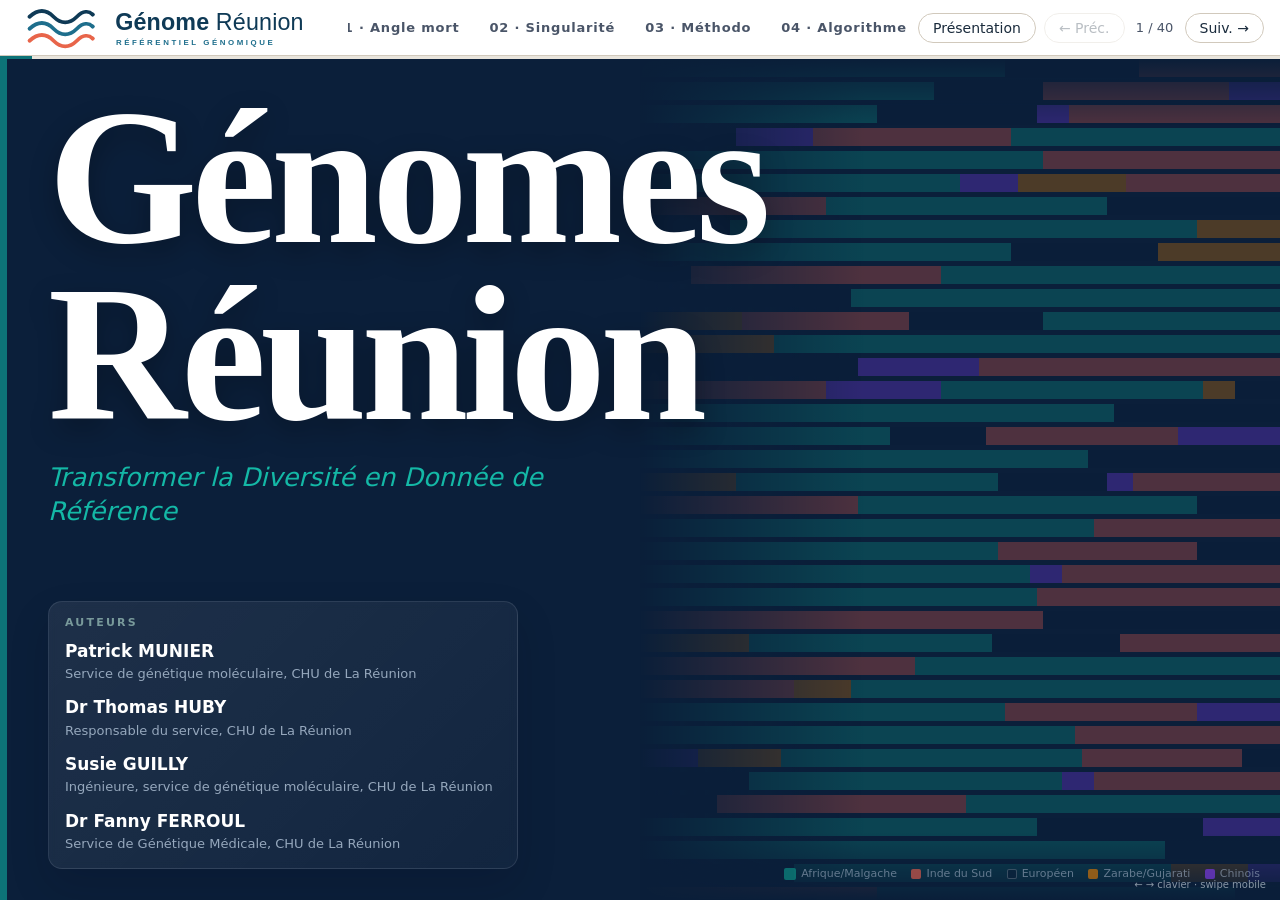
==== commit f70870dc: "20260703 correction ponctuel" ====
--- a/index.html
+++ b/index.html
@@ -2938,7 +2938,7 @@
           <div class="callout">
             Les poids 0.30 · 0.30 · 0.25 · 0.15 sont des
             <strong>valeurs de travail</strong>
-            pré-validation. Ils seront testés par analyse de sensibilité (±10%) et analyse leave-one-component-out avant optimisation finale. IBD 0.125 =
+            pré-validation. Ils seront testés par analyse de sensibilité (±10 % à ±20 %) et analyse leave-one-component-out avant optimisation finale. La contrainte IBD (KING < 0.0625) est une
             <strong>contrainte dure supplémentaire</strong>
             lors de la sélection greedy — elle élimine les candidats trop apparentés indépendamment de leur score S_div.
           </div>
@@ -3689,7 +3689,7 @@
                   <td>Bantou sud-est africain (raffine ACB/ASW)</td>
                 </tr>
               </table>
-              <p class="caption mt-responsive-lg text-italic">Chaque groupe testé en 3 budgets (N = 100, 200, 350) × 5 stratégies (S_div stratifié, S_div naïf, random, PCA-only, maximin-IBD).</p>
+              <p class="caption mt-responsive-lg text-italic">Chaque groupe testé en 3 budgets (N = 100, 200, 350) × 5 stratégies (S_div stratifié, S_div naïf, random, PCA-only, maximin-IBD). La stratégie ADMIXTURE-only + greedy est écartée en amont de la validation empirique (redondante avec le score S_div).</p>
             </div>
             <div>
               <p class="text-body mb-responsive-sm">
@@ -3779,7 +3779,7 @@
           <div class="slide-rule slide-rule--blue"></div>
           <div class="grid-2">
             <div>
-              <p class="text-body mb-responsive-sm"><strong>Pourquoi EPIGEN-Brasil ?</strong></p>
+              <p class="text-body mb-responsive-sm"><strong>Pourquoi EPIGEN-Brasil ?</strong> Cohorte externe de référence (Naslavsky et al. 2022), utilisée en validation complémentaire de transférabilité.</p>
               <ul class="validation-list">
                 <li>
                   ✓
--- a/css/main.css
+++ b/css/main.css
@@ -66,6 +66,10 @@
   --s03: #7c3aed; /* Section 03 — Design */
   --s04: #0369a1; /* Section 04 — Algorithme */
   --s05: #059669; /* Section 05 — WGS */
+
+  /* Hauteur de la barre de navigation (logo agrandi → barre plus haute).
+     Utilisée par #nav, #prog (top), .inner (calc hauteur). */
+  --nav-h: 56px;
 }
 
 /* ============================================================
@@ -99,7 +103,7 @@
   top: 0;
   left: 0;
   right: 0;
-  height: 46px;
+  height: var(--nav-h);
   background: var(--white);
   border-bottom: 1px solid var(--border);
   display: flex;
@@ -121,14 +125,14 @@
   cursor: pointer;
   user-select: none;
   /* Pleine hauteur de la nav, collé au bord gauche */
-  height: 46px;
+  height: var(--nav-h);
   display: flex;
   align-items: center;
   padding: 0 14px 0 16px;
 }
 /* Logo SVG officiel (Génome Réunion) — affiché directement sur la nav blanche */
 .nav-logo-img {
-  height: 30px;
+  height: 48px;
   width: auto;
   display: block;
 }
@@ -155,10 +159,10 @@
 /* Pill de section — état inactif par défaut, actif via .on
    ajouté dynamiquement par SECTION_MAP dans app.js */
 .sec-pill {
-  font-size: 10px;
+  font-size: 13px;
   font-weight: 600;
   letter-spacing: 0.8px;
-  padding: 4px 10px;
+  padding: 5px 12px;
   border-radius: 20px;
   cursor: pointer;
   border: none;
@@ -186,10 +190,10 @@
   background: transparent;
   border: 1px solid var(--border);
   color: var(--text);
-  padding: 5px 12px;
+  padding: 6px 14px;
   border-radius: 20px;
   cursor: pointer;
-  font-size: 12px;
+  font-size: 14px;
   font-family: inherit;
   transition: 0.2s;
 }
@@ -204,7 +208,7 @@
 }
 
 #ctr {
-  font-size: 12px;
+  font-size: 13px;
   color: var(--muted);
   min-width: 44px;
   text-align: center;
@@ -261,7 +265,7 @@
    ============================================================ */
 #prog {
   position: fixed;
-  top: 46px;
+  top: var(--nav-h);
   left: 0;
   right: 0; /* Collée sous la nav */
   height: 3px;
@@ -280,11 +284,11 @@
    5. DECK DE SLIDES
    Le deck est un flex horizontal contenant toutes les slides
    côte à côte. La navigation déplace le deck via translateX.
-   inset: 49px 0 0 0  = commence juste sous nav (46px) + barre (3px).
+   top = nav (var --nav-h) + barre 3px.
    ============================================================ */
 #deck {
   position: fixed;
-  inset: 49px 0 0 0;
+  inset: calc(var(--nav-h) + 3px) 0 0 0;
   display: flex;
   transition: transform 0.46s cubic-bezier(0.4, 0, 0.2, 1); /* Easing naturel */
 }
@@ -306,7 +310,7 @@
    sans media queries supplémentaires. */
 .inner {
   width: min(1280px, 92vw);
-  height: calc(100vh - 68px); /* 68px = nav 46px + barre 3px + marge 19px */
+  height: calc(100vh - var(--nav-h) - 22px); /* nav + barre 3px + marge 19px */
   display: flex;
   flex-direction: column;
   justify-content: center;
@@ -1144,7 +1148,7 @@
     display: flex;
     flex-direction: column;
     position: fixed;
-    top: 46px;
+    top: var(--nav-h);
     left: 0;
     width: 260px; /* Largeur limitée, aligné à gauche */
     background: var(--cream);
@@ -1220,18 +1224,21 @@
   }
   .slide--mobile-scroll .inner {
     height: auto;
-    min-height: calc(100vh - 68px);
+    min-height: calc(100vh - var(--nav-h) - 22px);
     overflow: visible;
     justify-content: flex-start;
   }
 }
 
 @media (max-width: 600px) {
+  :root {
+    --nav-h: 56px; /* barre plus compacte sur petit écran */
+  }
   #nav-logo {
     padding: 0 8px 0 10px;
   }
   .nav-logo-img {
-    height: 24px;
+    height: 50px;
   }
   .nbtn {
     padding: 4px 9px;
@@ -1266,7 +1273,7 @@
   }
   .inner {
     padding: 22px 14px 28px;
-    max-height: calc(100vh - 70px);
+    max-height: calc(100vh - var(--nav-h) - 14px);
     justify-content: flex-start;
   }
   table {
@@ -1457,7 +1464,7 @@
      On rend .inner scrollable verticalement avec le contenu aligné en haut,
      ce qui garantit que le titre est toujours visible en premier. */
   .inner {
-    height: calc(100vh - 49px);
+    height: calc(100vh - var(--nav-h) - 3px);
     justify-content: flex-start;
     padding: clamp(12px, 2vh, 24px) clamp(16px, 2.5vw, 32px);
     overflow-y: auto;
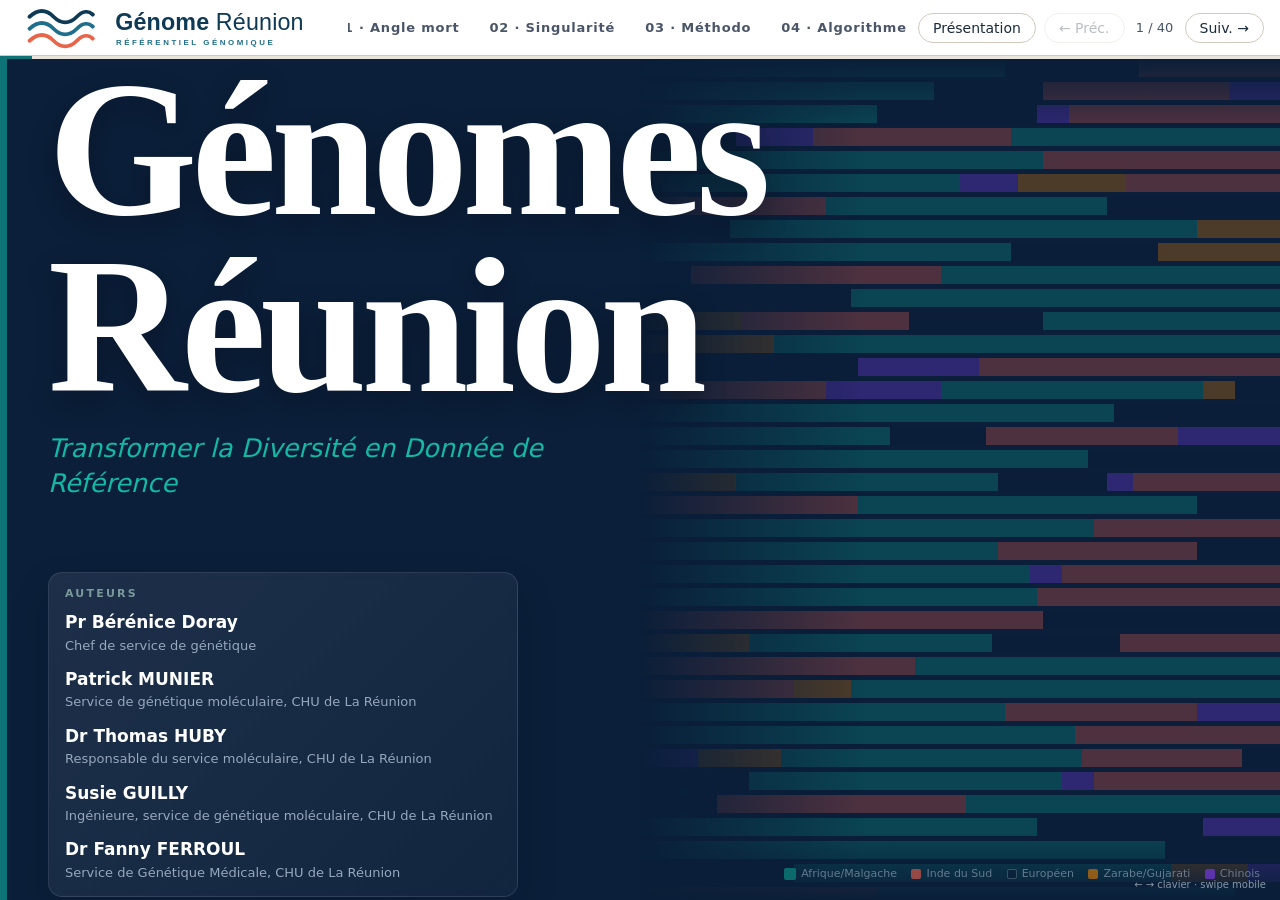
==== commit d451fe4a: "20260703 correction ponctuel" ====
--- a/index.html
+++ b/index.html
@@ -166,12 +166,16 @@
               <div class="hero-authors-label">Auteurs</div>
               <div class="hero-authors-list">
                 <div>
+                  <div class="hero-author-name">Pr Bérénice Doray</div>
+                  <div class="hero-author-role">Chef de service de génétique</div>
+                </div>
+                <div>
                   <div class="hero-author-name">Patrick MUNIER</div>
                   <div class="hero-author-role">Service de génétique moléculaire, CHU de La Réunion</div>
                 </div>
                 <div>
                   <div class="hero-author-name">Dr Thomas HUBY</div>
-                  <div class="hero-author-role">Responsable du service, CHU de La Réunion</div>
+                  <div class="hero-author-role">Responsable du service moléculaire, CHU de La Réunion</div>
                 </div>
                 <div>
                   <div class="hero-author-name">Susie GUILLY</div>
